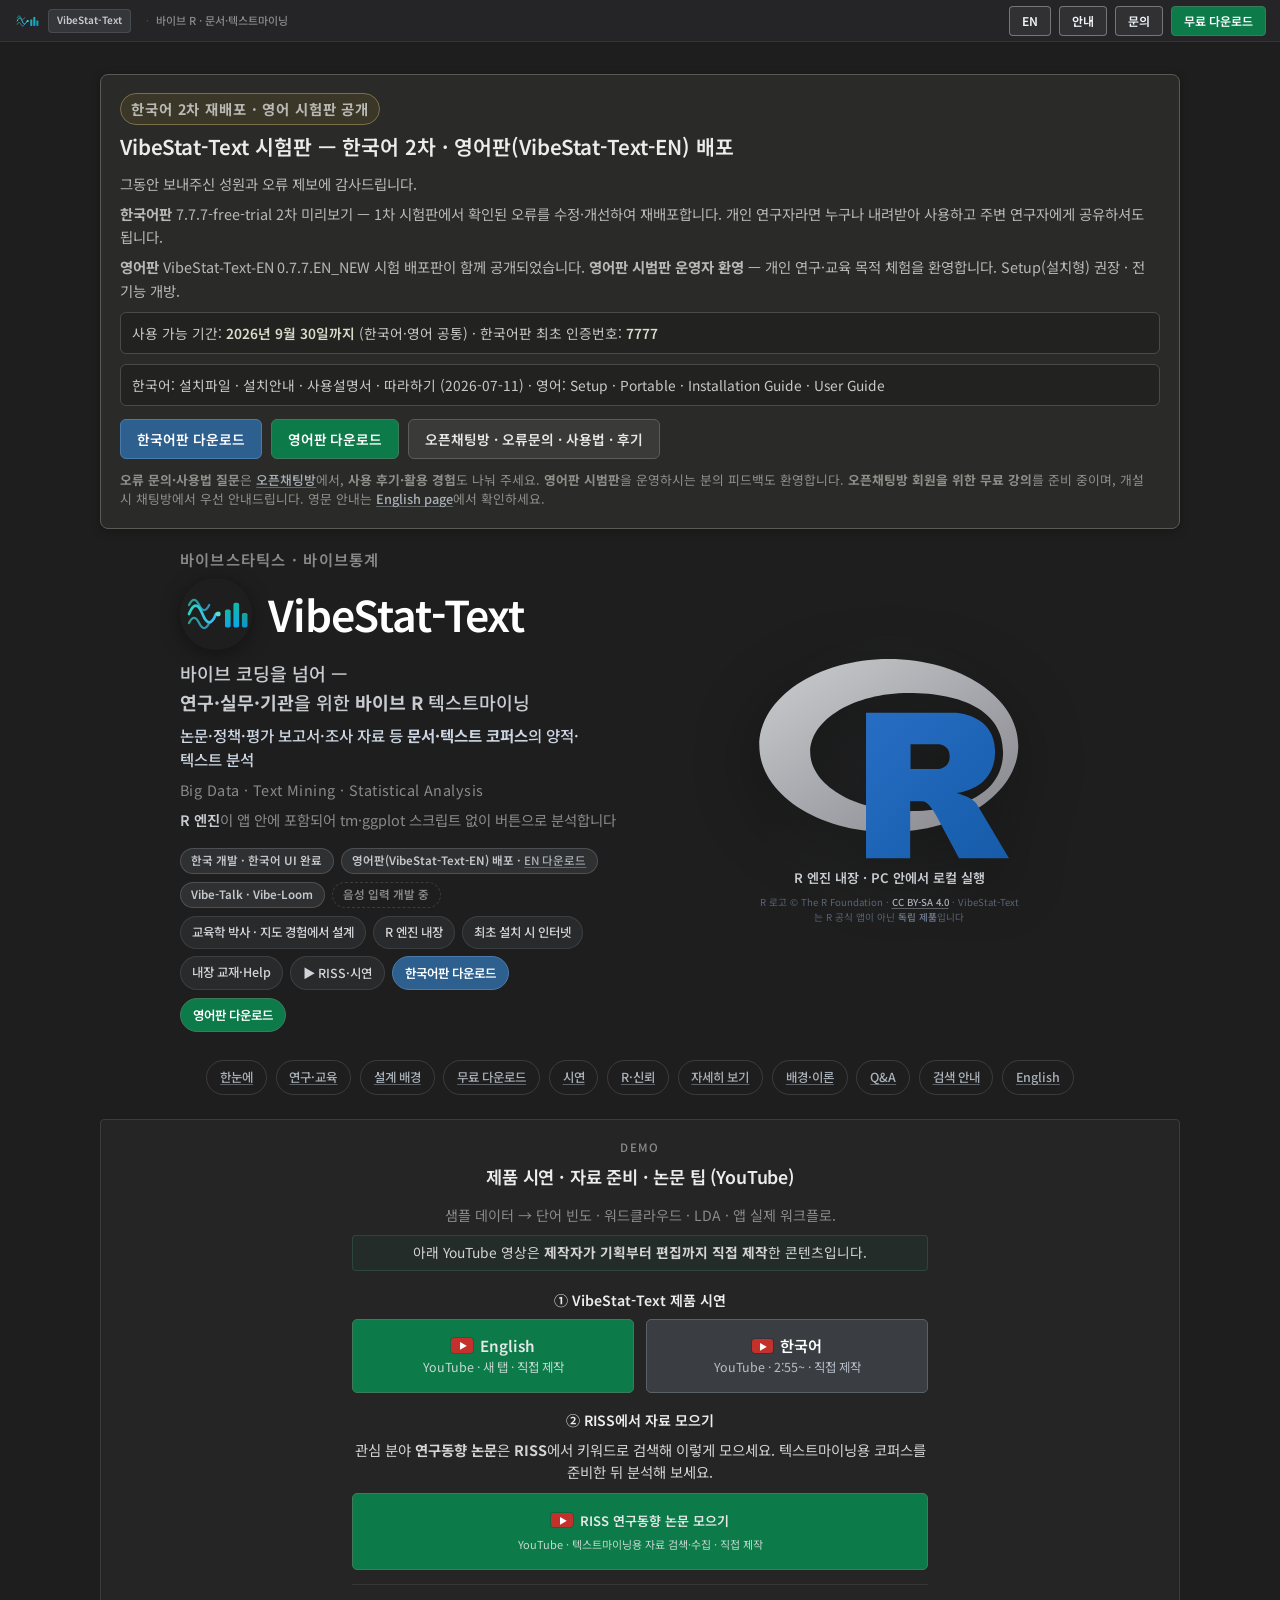
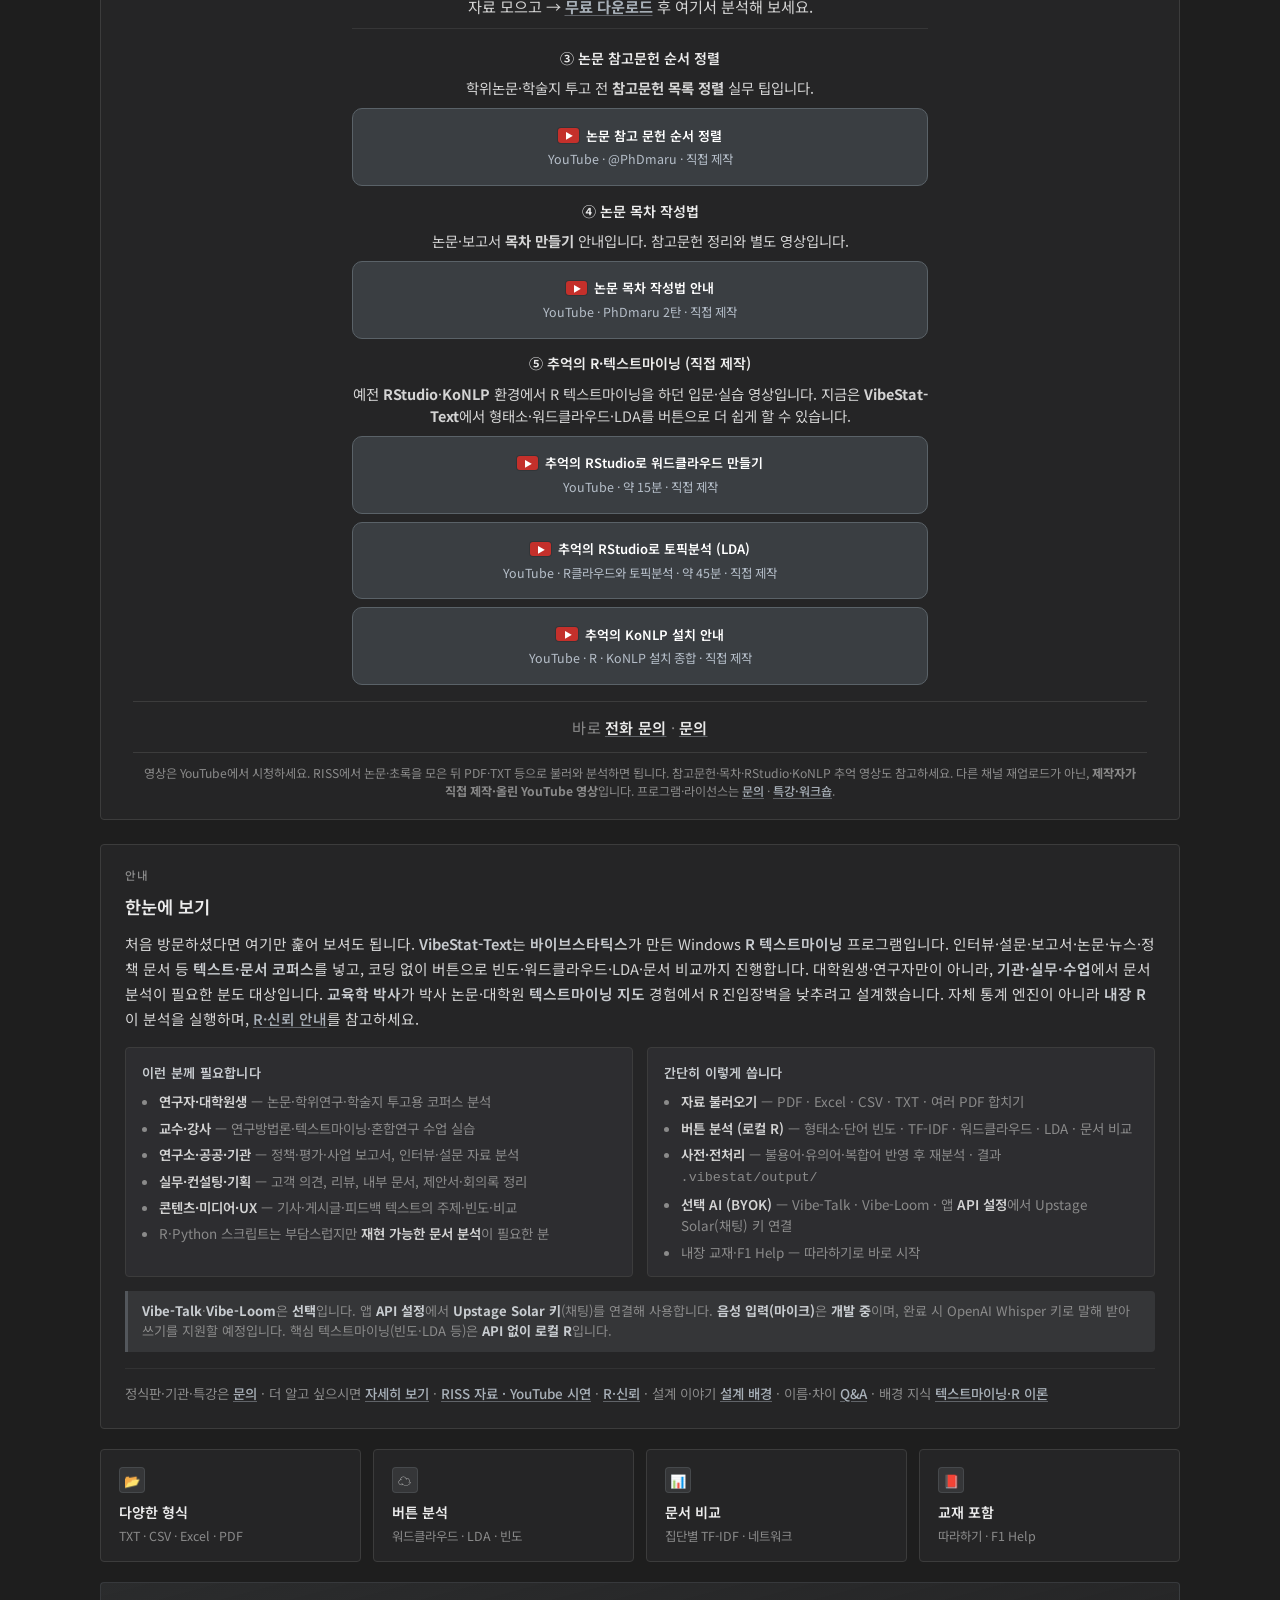
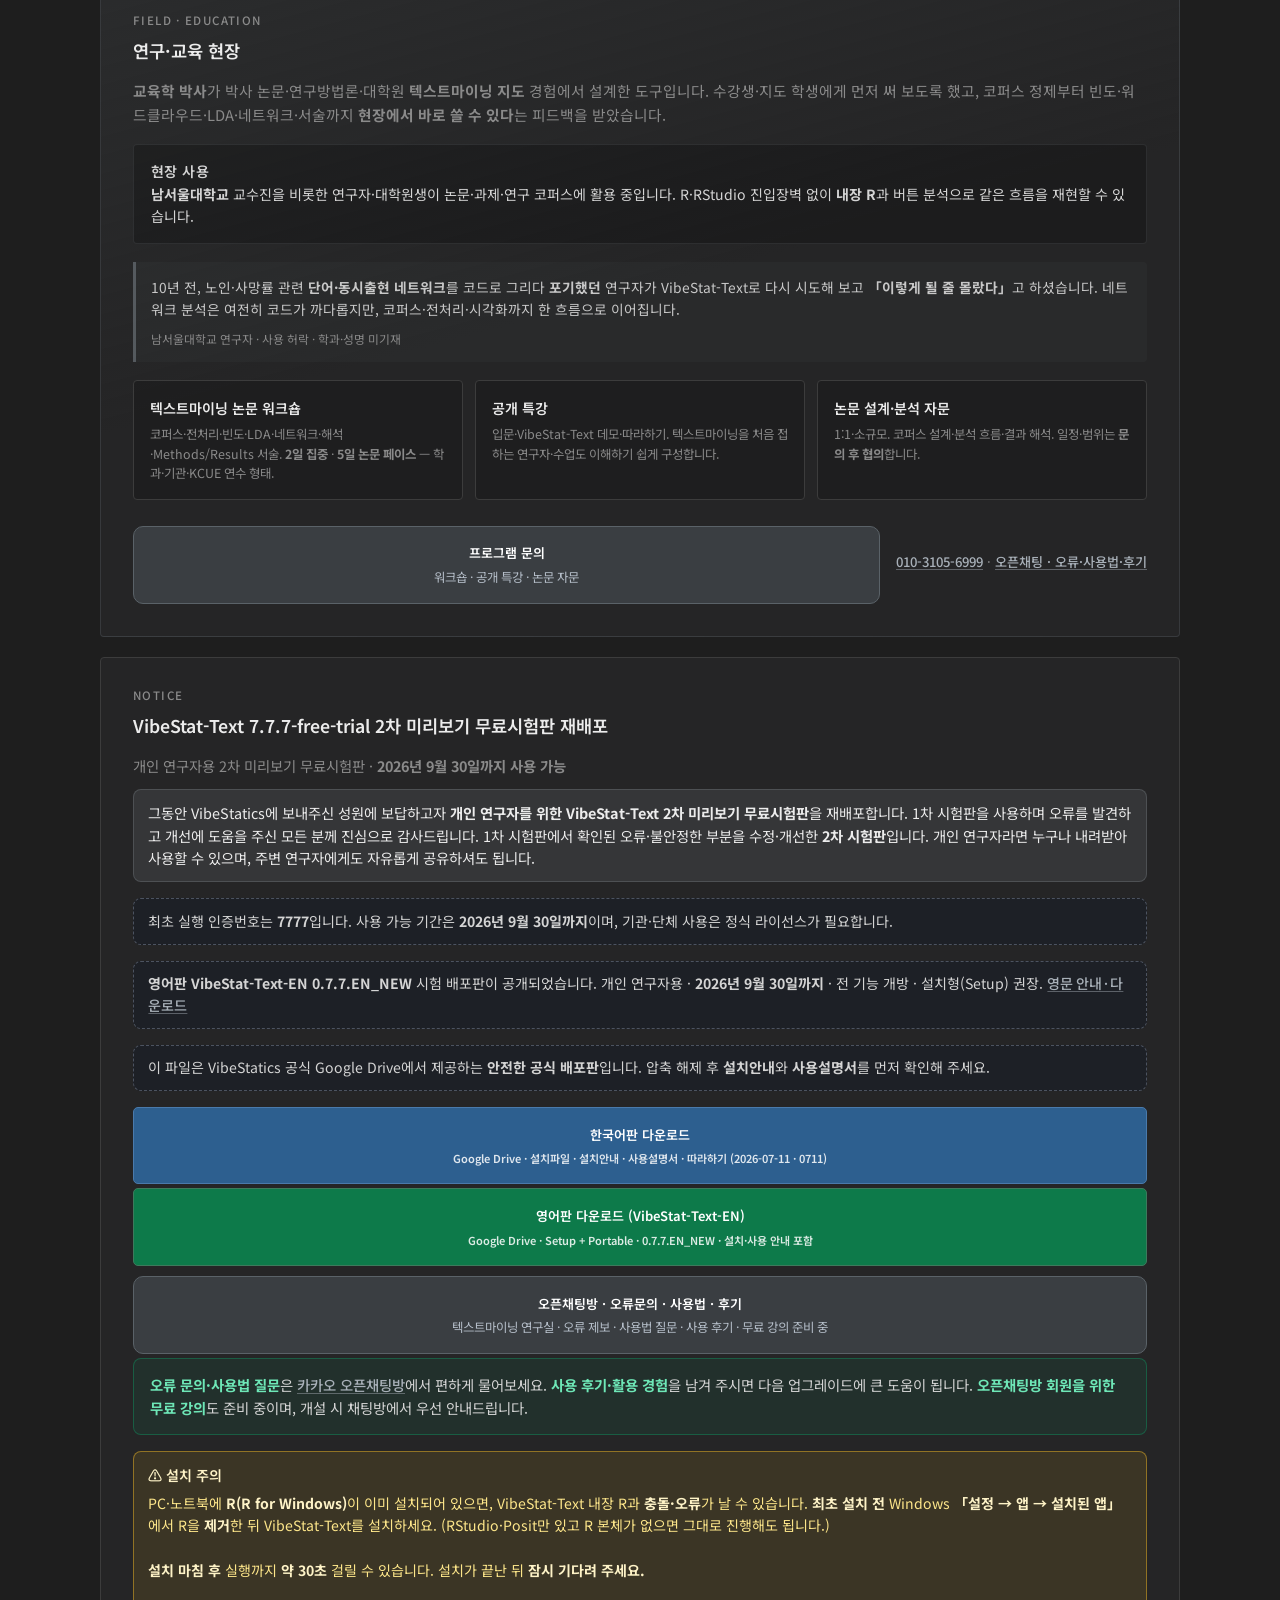
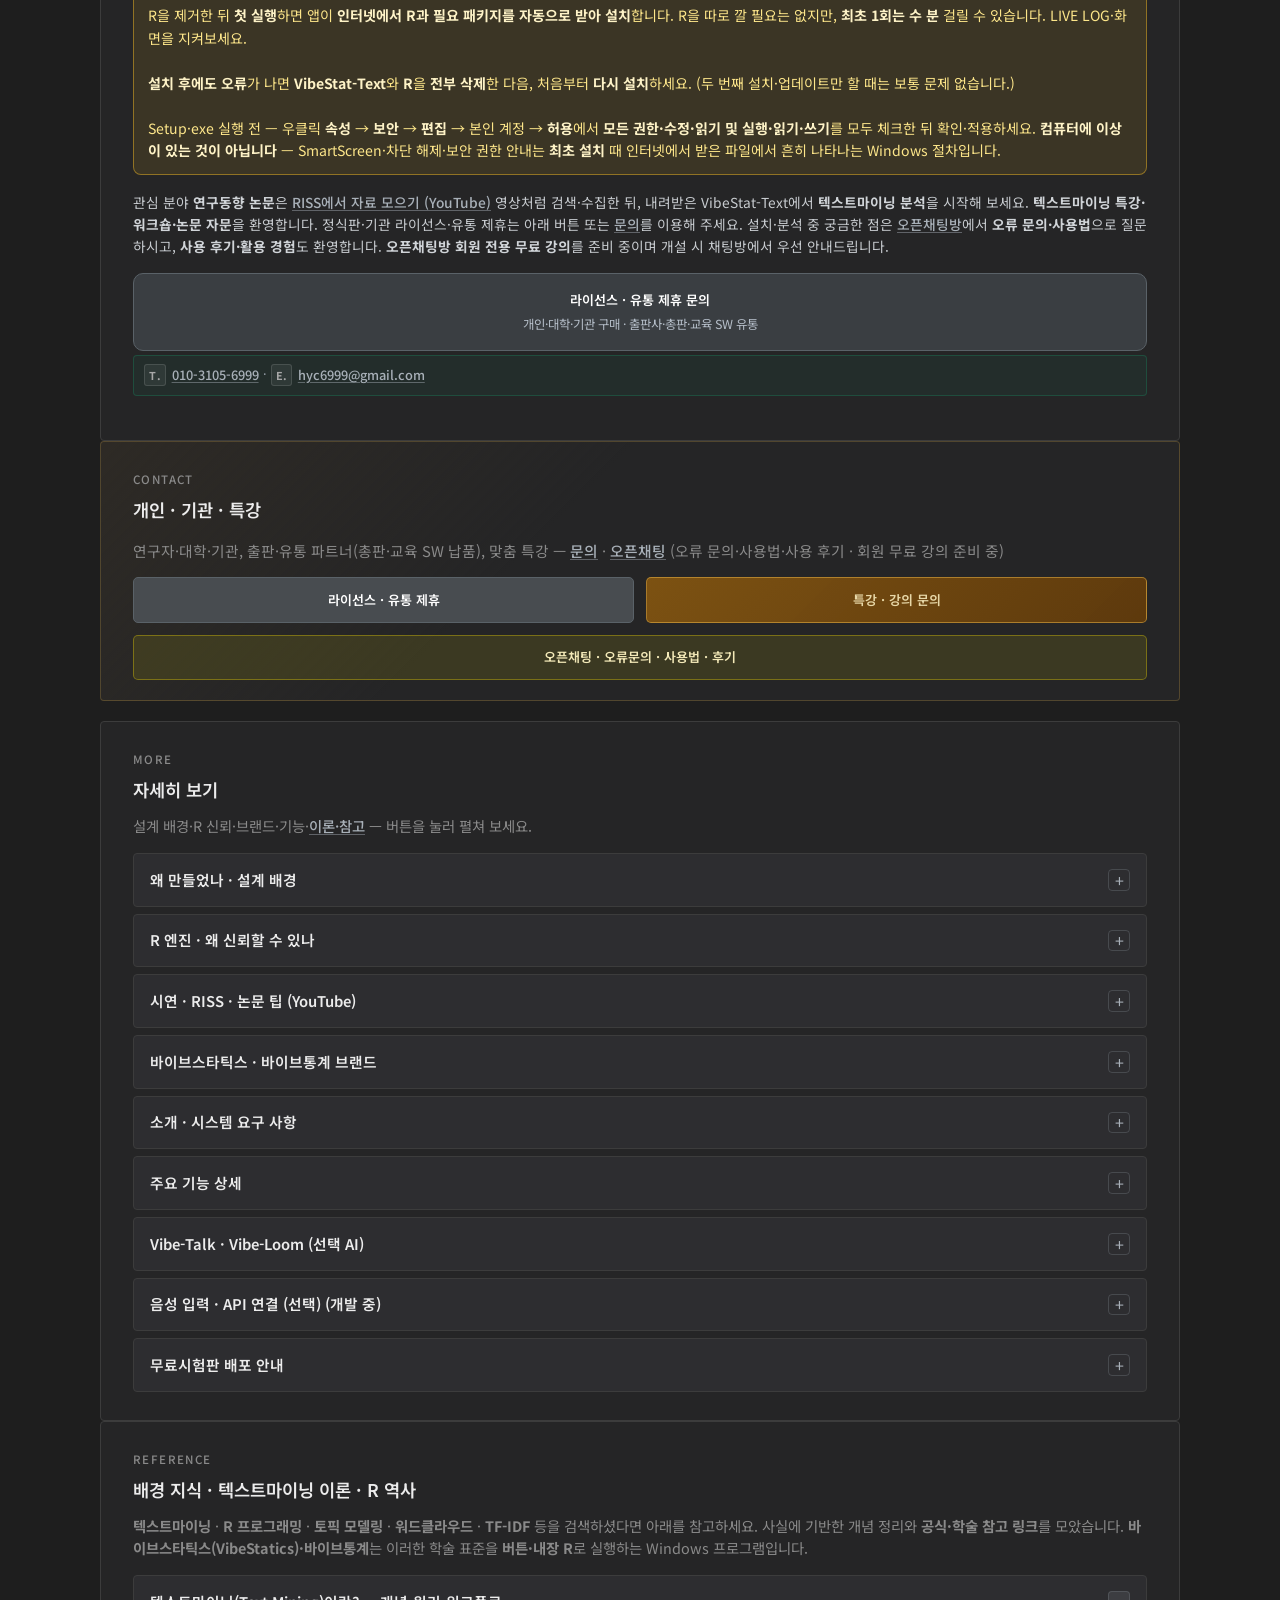
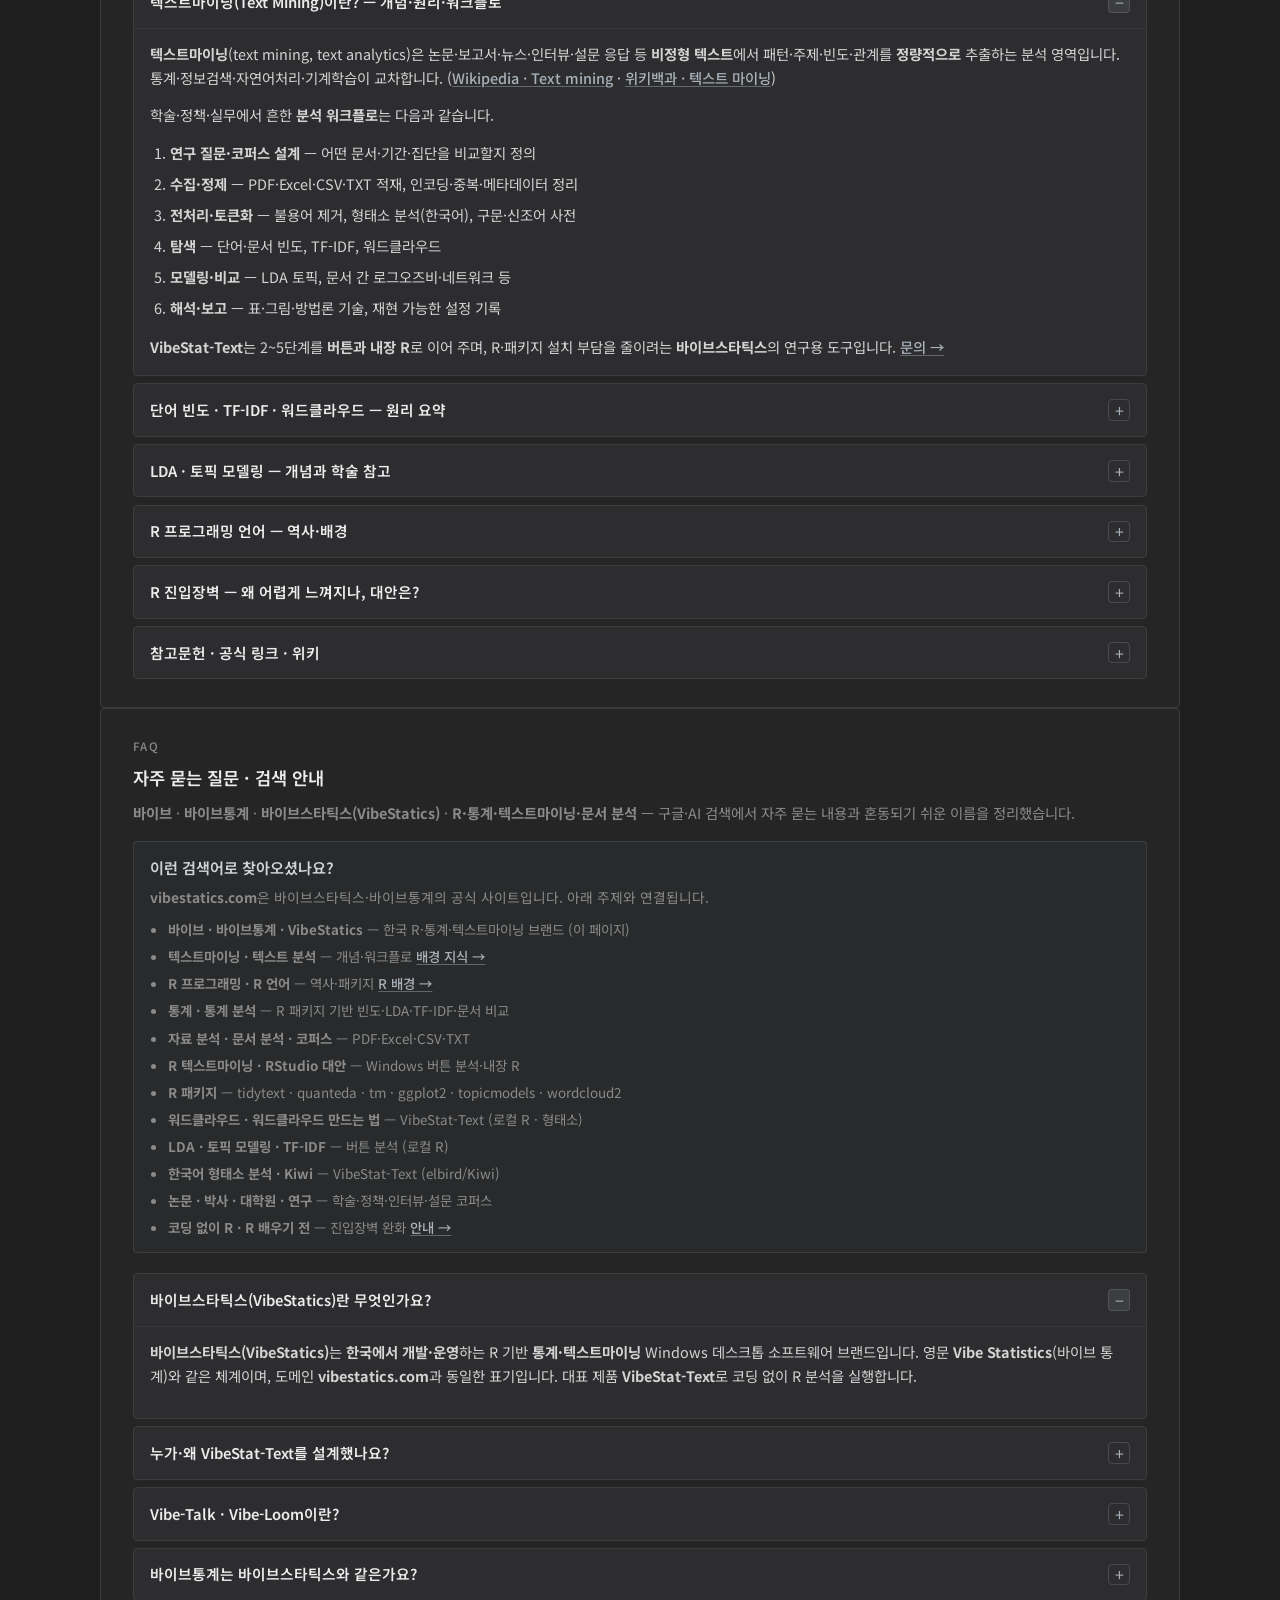
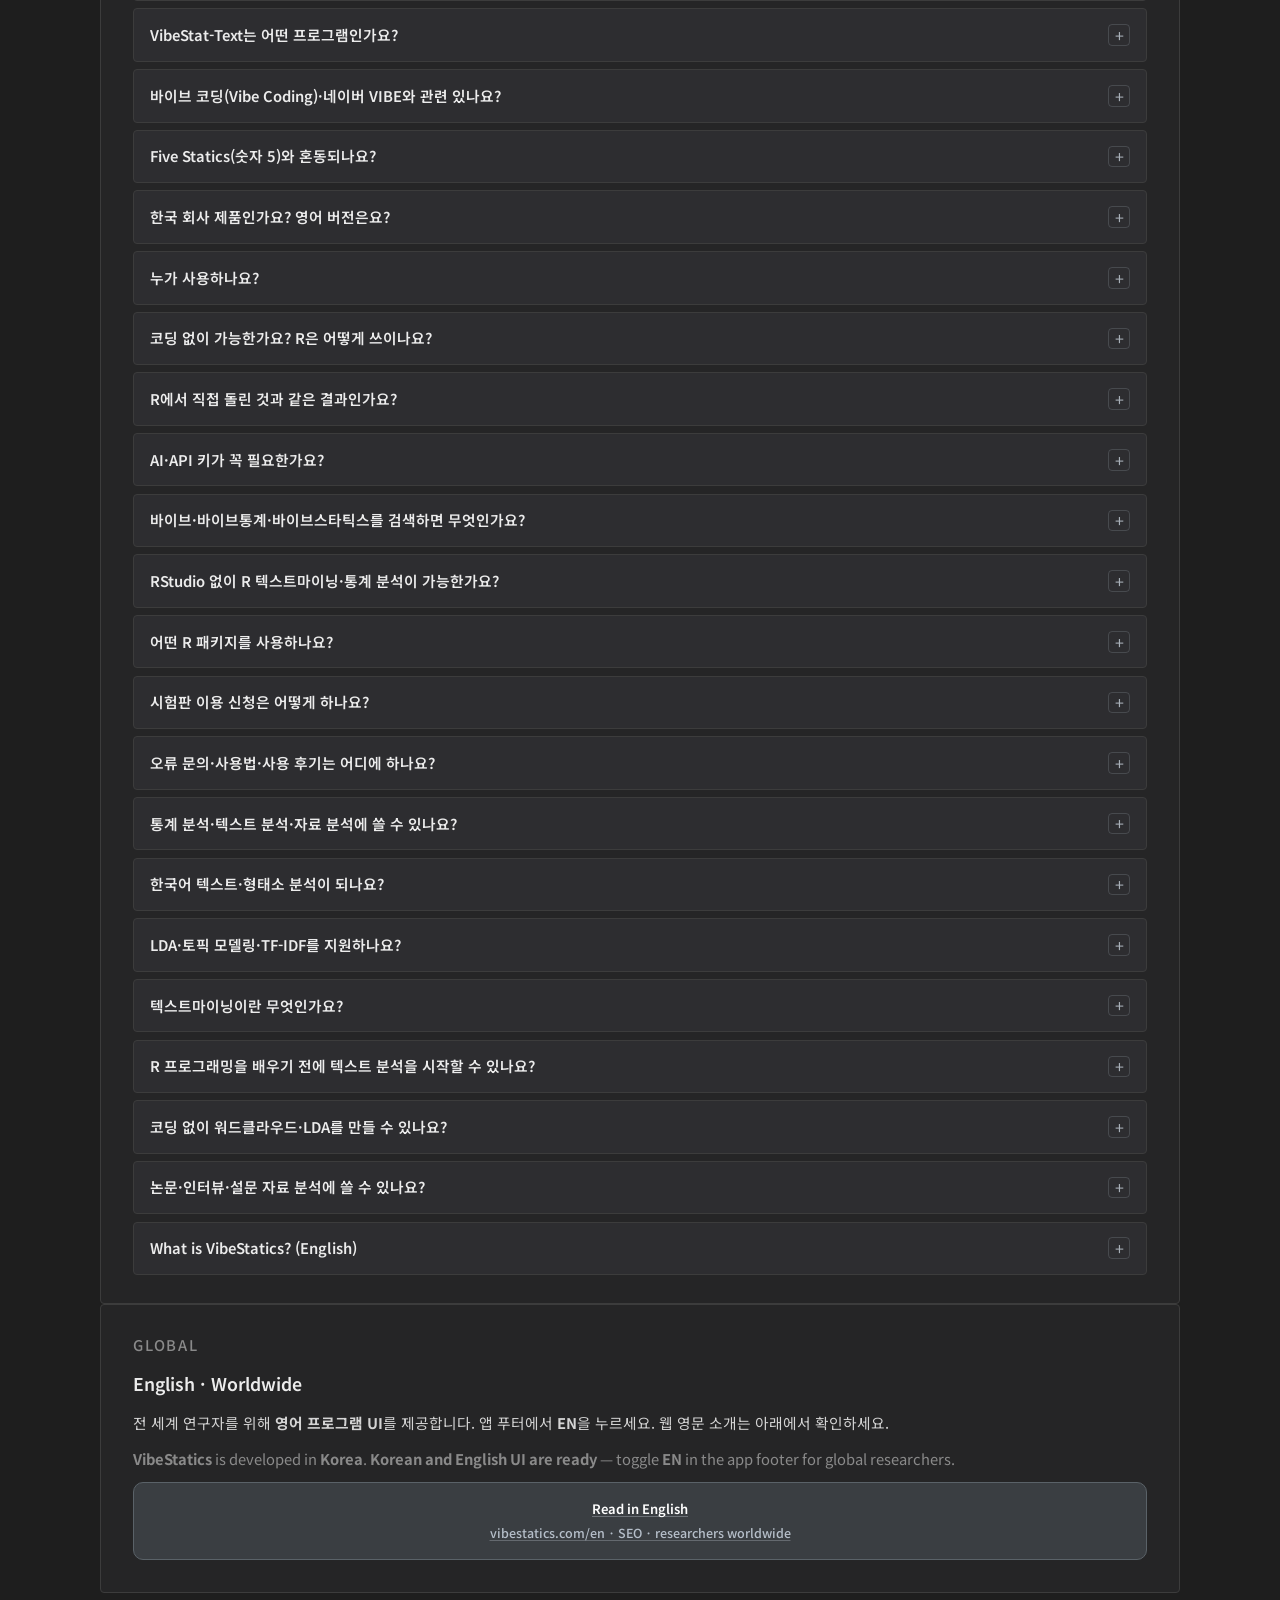
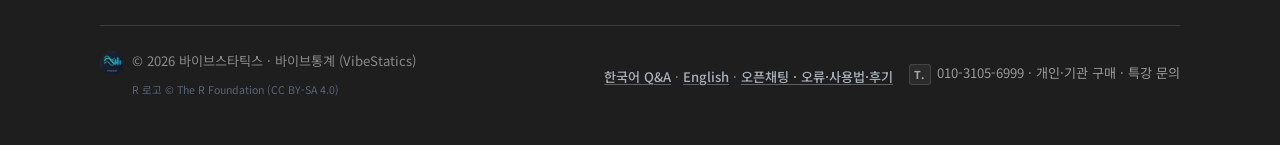
==== index.html @ 6ecca51c "Update Korean download link to 0711 build with R install overlay. Point KO trial download buttons to" ====
<!DOCTYPE html>
<html lang="ko">
<head>
  <meta charset="UTF-8" />
  <meta name="viewport" content="width=device-width, initial-scale=1.0" />
  <meta name="robots" content="index, follow" />
  <meta name="description" content="바이브스타틱스(VibeStatics)·바이브통계 — R·통계·텍스트마이닝·문서 분석 Windows 프로그램 VibeStat-Text. RStudio 없이 tidytext·quanteda·ggplot2 패키지로 로컬 분석. 워드클라우드·LDA·형태소 빈도. 연구·기관·실무. vibestatics.com" />
  <meta name="keywords" content="바이브스타틱스, 바이브통계, 바이브, VibeStatics, Vibe Statistics, VibeStat-Text, 바이브 R, R 텍스트마이닝, RStudio, R 패키지, tidytext, quanteda, ggplot2, topicmodels, 통계, 통계 분석, 텍스트마이닝, 텍스트 분석, 자료 분석, 문서 분석, 워드클라우드, 워드클라우드 만들기, LDA, 토픽 모델링, TF-IDF, 형태소 분석, 한국어 텍스트마이닝, Vibe-Talk, Vibe-Loom, 연구자, 논문, 대학원, 바이브 코딩" />
  <link rel="canonical" href="https://vibestatics.com/" />
  <link rel="alternate" hreflang="ko" href="https://vibestatics.com/" />
  <link rel="alternate" hreflang="en" href="https://vibestatics.com/en/" />
  <link rel="alternate" hreflang="x-default" href="https://vibestatics.com/" />
  <meta property="og:title" content="VibeStat-Text · 바이브통계 · 바이브스타틱스" />
  <meta property="og:description" content="바이브·바이브통계·VibeStatics — R·통계·텍스트 분석·문서 분석. 내장 R·R 패키지 로컬 실행. 워드클라우드·LDA·형태소·TF-IDF. 연구·기관·실무." />
  <meta property="og:url" content="https://vibestatics.com/" />
  <meta property="og:type" content="website" />
  <meta property="og:locale" content="ko_KR" />
  <meta property="og:locale:alternate" content="en_US" />
  <meta property="og:image" content="https://vibestatics.com/assets/app-icon.png?v=5" />
  <meta name="theme-color" content="#1e1e1e" />
  <title>바이브스타틱스 · VibeStatics | VibeStat-Text — R·통계 텍스트마이닝 · 워드클라우드 · 문서 분석</title>
  <link rel="preconnect" href="https://fonts.googleapis.com" />
  <link rel="preconnect" href="https://fonts.gstatic.com" crossorigin />
  <link href="https://fonts.googleapis.com/css2?family=Noto+Sans+KR:wght@400;500;600;700&display=swap" rel="stylesheet" />
  <link rel="icon" href="assets/app-icon.png?v=5" type="image/png" />
  <link rel="stylesheet" href="styles.css?v=94" />
  <script type="application/ld+json">
  {
    "@context": "https://schema.org",
    "@graph": [
      {
        "@type": "WebSite",
        "@id": "https://vibestatics.com/#website",
        "url": "https://vibestatics.com/",
        "name": "VibeStatics",
        "alternateName": ["바이브스타틱스", "바이브통계", "Vibe Statistics", "VibeStat-Text"],
        "publisher": { "@id": "https://vibestatics.com/#organization" },
        "inLanguage": ["ko", "en"]
      },
      {
        "@type": "Organization",
        "@id": "https://vibestatics.com/#organization",
        "name": "VibeStatics",
        "alternateName": ["바이브스타틱스", "바이브통계", "Vibe Statistics"],
        "url": "https://vibestatics.com/",
        "email": "hyc6999@gmail.com",
        "telephone": "+82-10-3105-6999",
        "description": "한국에서 개발한 R 기반 학술 텍스트마이닝·통계 분석 소프트웨어 브랜드(바이브통계). 한국어·영어 UI 완료.",
        "knowsAbout": [
          "R text mining",
          "statistical analysis",
          "word clouds",
          "LDA topic modeling",
          "Korean morphological analysis",
          "document analysis",
          "tidytext",
          "quanteda",
          "RStudio alternative"
        ]
      },
      {
        "@type": "WebPage",
        "@id": "https://vibestatics.com/#webpage",
        "url": "https://vibestatics.com/",
        "name": "바이브스타틱스 · VibeStat-Text — R·통계 텍스트마이닝",
        "description": "바이브·바이브통계·VibeStatics 공식 소개. R 패키지 기반 텍스트마이닝·통계·문서 분석.",
        "isPartOf": { "@id": "https://vibestatics.com/#website" },
        "about": { "@id": "https://vibestatics.com/#vibestat-text" },
        "inLanguage": "ko"
      },
      {
        "@type": "SoftwareApplication",
        "@id": "https://vibestatics.com/#vibestat-text",
        "name": "VibeStat-Text",
        "alternateName": ["바이브통계", "바이브 R", "VibeStatics Text Mining"],
        "applicationCategory": "EducationalApplication",
        "operatingSystem": "Windows 10, Windows 11",
        "inLanguage": ["ko", "en"],
        "offers": {
          "@type": "Offer",
          "price": "0",
          "priceCurrency": "KRW",
          "description": "7.7.7-free-trial 2차 시험판 무료 재배포 · 2026년 9월 30일까지 · 정식·기관·특강 문의"
        },
        "publisher": { "@id": "https://vibestatics.com/#organization" },
        "description": "교육학 박사가 박사 논문·대학원 텍스트마이닝 지도 경험에서 설계. 워드클라우드, LDA, 형태소 빈도, 문서 비교, Vibe-Talk, Vibe-Loom. Korean and English UI ready (footer KO/EN toggle).",
        "featureList": [
          "한국어·영문 텍스트 문서 분석",
          "단어 빈도·TF-IDF",
          "워드클라우드",
          "LDA 토픽 모델링",
          "문서 비교",
          "한국어 형태소 분석(elbird/Kiwi)",
          "PDF·Excel·CSV·TXT 불러오기",
          "내장 R 엔진·R 코드 보기"
        ],
        "keywords": "바이브, 바이브통계, 바이브스타틱스, VibeStatics, R 텍스트마이닝, RStudio, R packages, tidytext, quanteda, ggplot2, 통계, 통계 분석, 텍스트 분석, 문서 분석, 워드클라우드, LDA"
      },
      {
        "@type": "FAQPage",
        "@id": "https://vibestatics.com/#faq",
        "mainEntity": [
          {
            "@type": "Question",
            "name": "바이브스타틱스(VibeStatics)란?",
            "acceptedAnswer": {
              "@type": "Answer",
              "text": "바이브스타틱스(VibeStatics)는 한국에서 개발·운영하는 R 기반 통계·텍스트마이닝 Windows 소프트웨어 브랜드입니다. 대표 제품은 VibeStat-Text입니다."
            }
          },
          {
            "@type": "Question",
            "name": "바이브통계는 바이브스타틱스와 같은가요?",
            "acceptedAnswer": {
              "@type": "Answer",
              "text": "네, 같습니다. 바이브통계는 바이브스타틱스의 한국어 약칭이며 고유 상호·제품 브랜드를 가리킵니다."
            }
          },
          {
            "@type": "Question",
            "name": "누가·왜 VibeStat-Text를 설계했나요?",
            "acceptedAnswer": {
              "@type": "Answer",
              "text": "교육학 박사가 박사 논문과 대학원 텍스트마이닝 지도 경험을 바탕으로 설계했습니다. R·패키지·스크립트 진입장벽을 직접 겪고 지도 현장에서도 같은 어려움이 반복되어, 연구자가 코퍼스·질문·해석에 집중하도록 버튼·내장 R·교재를 갖춘 도구를 만들었습니다."
            }
          },
          {
            "@type": "Question",
            "name": "Vibe-Talk과 Vibe-Loom이란?",
            "acceptedAnswer": {
              "@type": "Answer",
              "text": "Vibe-Talk은 대화형 분석 도우미, Vibe-Loom은 논문·보고서 서술 직조를 돕는 선택 AI 기능입니다. 본인 API 키(BYOK)로 사용하며, 핵심 텍스트마이닝은 API 없이 로컬 R로 실행됩니다. 마이크 음성 입력(OpenAI Whisper)은 개발 중입니다."
            }
          },
          {
            "@type": "Question",
            "name": "VibeStat-Text는 어떤 프로그램인가요?",
            "acceptedAnswer": {
              "@type": "Answer",
              "text": "연구·기관·실무용 텍스트마이닝 Windows 프로그램입니다. PDF·Excel·CSV·TXT를 불러와 단어 빈도·워드클라우드·LDA·문서 비교를 버튼으로 실행하며, R 엔진이 앱에 내장되어 로컬 PC에서 동작합니다."
            }
          },
          {
            "@type": "Question",
            "name": "누가 사용하나요?",
            "acceptedAnswer": {
              "@type": "Answer",
              "text": "연구자·대학원생, 교수·강사, 연구소·공공·기관, 실무·컨설팅·콘텐츠·미디어 등 문서·텍스트 코퍼스 분석이 필요한 분을 위한 도구입니다."
            }
          },
          {
            "@type": "Question",
            "name": "바이브 코딩·네이버 VIBE와 다른가요?",
            "acceptedAnswer": {
              "@type": "Answer",
              "text": "네. 바이브스타틱스는 바이브 코딩(AI 코드 생성)이나 네이버 VIBE(음원)와 무관한 독립 데스크톱 연구 소프트웨어 브랜드입니다."
            }
          },
          {
            "@type": "Question",
            "name": "Five Statics(숫자 5)와 혼동되나요?",
            "acceptedAnswer": {
              "@type": "Answer",
              "text": "VibeStatics는 Five Statics가 아닙니다. Vibe(연구 몰입·분석의 흐름)와 Statistics(통계)의 합성어이며 vibestatics.com 도메인과 같은 표기입니다."
            }
          },
          {
            "@type": "Question",
            "name": "코딩 없이 R 텍스트마이닝이 가능한가요?",
            "acceptedAnswer": {
              "@type": "Answer",
              "text": "핵심 분석은 버튼으로 실행됩니다. tm·ggplot 등 R 스크립트를 직접 작성하지 않아도 빈도·워드클라우드·LDA·문서 비교가 가능하며, R 엔진은 앱에 내장되어 PC에서 로컬 실행됩니다."
            }
          },
          {
            "@type": "Question",
            "name": "AI·API 키가 꼭 필요한가요?",
            "acceptedAnswer": {
              "@type": "Answer",
              "text": "아니요. 핵심 텍스트마이닝은 API 키 없이 로컬 R로 실행됩니다. Vibe-Talk·Vibe-Loom은 선택이며, 앱 API 설정에서 Upstage Solar(채팅) 키를 연결합니다. 음성 입력(마이크·Whisper)은 개발 중입니다."
            }
          },
          {
            "@type": "Question",
            "name": "R에서 직접 분석한 것과 같은가요?",
            "acceptedAnswer": {
              "@type": "Answer",
              "text": "핵심 텍스트마이닝은 사용자 PC의 R(Rscript)에서 tidytext·quanteda·topicmodels 등 학술용 패키지로 실행됩니다. 버튼은 UI이며, R 코드·콘솔을 열람할 수 있습니다. 패키지 버전·전처리·시드 설정에 따라 숫자는 달라질 수 있으나, 연산 경로는 표준 R입니다."
            }
          },
          {
            "@type": "Question",
            "name": "영어 UI는 사용할 수 있나요?",
            "acceptedAnswer": {
              "@type": "Answer",
              "text": "네. VibeStat-Text 앱 푸터에서 EN을 누르면 영어 UI·F1 Help·Greenfield 순서 안내를 사용할 수 있습니다. 한국어·영어 UI 모두 완료되었습니다."
            }
          },
          {
            "@type": "Question",
            "name": "바이브·바이브통계·바이브스타틱스를 검색하면 무엇인가요?",
            "acceptedAnswer": {
              "@type": "Answer",
              "text": "바이브스타틱스(VibeStatics)·바이브통계는 같은 한국 R·통계·텍스트마이닝 소프트웨어 브랜드입니다. vibestatics.com이 공식 사이트이며 대표 제품은 VibeStat-Text입니다. 바이브 코딩(AI 코드 생성)이나 네이버 VIBE(음원)와는 무관합니다."
            }
          },
          {
            "@type": "Question",
            "name": "RStudio 없이 R 텍스트마이닝·통계 분석이 가능한가요?",
            "acceptedAnswer": {
              "@type": "Answer",
              "text": "네. VibeStat-Text는 RStudio를 따로 설치하지 않아도 Windows에서 버튼으로 R 텍스트마이닝·통계 분석을 실행합니다. R 엔진과 tidytext·quanteda·ggplot2·topicmodels 등 R 패키지가 앱에 내장되어 PC에서 로컬로 동작합니다. R 코드·콘솔 보기도 가능합니다."
            }
          },
          {
            "@type": "Question",
            "name": "어떤 R 패키지를 사용하나요?",
            "acceptedAnswer": {
              "@type": "Answer",
              "text": "텍스트마이닝·통계 분석에 tm·tidytext·quanteda·topicmodels·wordcloud2·ggplot2 등 학술 현장에서 쓰이는 표준 R 패키지를 사용합니다. 버튼은 UI이며 실제 연산은 사용자 PC의 R(Rscript)에서 실행됩니다. LIVE LOG·콘솔에서 사용 패키지를 확인할 수 있습니다."
            }
          },
          {
            "@type": "Question",
            "name": "시험판 이용 신청은 어떻게 하나요?",
            "acceptedAnswer": {
              "@type": "Answer",
              "text": "VibeStat-Text 7.7.7-free-trial 2차 미리보기 무료시험판을 재배포합니다. 1차 시험판 오류를 수정·개선한 버전이며, 2026년 9월 30일까지 사용 가능합니다. 최초 인증번호 7777. 개인 연구자는 누구나 다운로드·공유 가능합니다. 오류 문의·사용법·사용 후기는 카카오 오픈채팅방에서, 회원 무료 강의도 준비 중입니다. 정식판·기관 라이선스·특강·워크숍은 vibestatics.com 문의 또는 hyc6999@gmail.com 으로 연락해 주세요."
            }
          },
          {
            "@type": "Question",
            "name": "통계 분석·텍스트 분석·자료 분석에 쓸 수 있나요?",
            "acceptedAnswer": {
              "@type": "Answer",
              "text": "네. 논문·정책 보고서·설문·인터뷰·뉴스·기사 등 텍스트·문서 코퍼스의 빈도·워드클라우드·LDA 토픽·TF-IDF·문서 비교 등 양적·텍스트 분석에 사용합니다. 연구자·대학원생·교수·기관·실무자를 위한 R 기반 통계·텍스트마이닝 도구입니다."
            }
          },
          {
            "@type": "Question",
            "name": "한국어 텍스트·형태소 분석이 되나요?",
            "acceptedAnswer": {
              "@type": "Answer",
              "text": "VibeStat-Text에서는 elbird(Kiwi) 등 한국어 형태소 분석기로 단어 빈도·워드클라우드·LDA를 실행합니다."
            }
          },
          {
            "@type": "Question",
            "name": "LDA·토픽 모델링·TF-IDF를 지원하나요?",
            "acceptedAnswer": {
              "@type": "Answer",
              "text": "네. VibeStat-Text에서 LDA 토픽 모델링·TF-IDF·단어 빈도·워드클라우드·문서 비교를 버튼으로 실행합니다. topicmodels·tidytext·quanteda 등 R 패키지로 로컬 PC에서 처리됩니다."
            }
          },
          {
            "@type": "Question",
            "name": "텍스트마이닝이란 무엇인가요?",
            "acceptedAnswer": {
              "@type": "Answer",
              "text": "텍스트마이닝은 논문·보고서·인터뷰·설문 등 비정형 텍스트에서 빈도·주제·패턴을 정량적으로 추출하는 분석입니다. VibeStat-Text는 빈도·TF-IDF·워드클라우드·LDA·문서 비교를 내장 R로 실행하는 바이브스타틱스 제품입니다."
            }
          },
          {
            "@type": "Question",
            "name": "R 프로그래밍을 배우기 전에 텍스트 분석을 시작할 수 있나요?",
            "acceptedAnswer": {
              "@type": "Answer",
              "text": "VibeStat-Text는 R 스크립트 없이 버튼으로 빈도·워드클라우드·LDA를 실행합니다. 내부는 표준 R 패키지(tidytext·quanteda·topicmodels 등)이며 R 코드·콘솔 열람이 가능합니다."
            }
          },
          {
            "@type": "Question",
            "name": "코딩 없이 워드클라우드·LDA를 만들 수 있나요?",
            "acceptedAnswer": {
              "@type": "Answer",
              "text": "네. VibeStat-Text에서 자료를 불러온 뒤 형태소 분석·빈도·워드클라우드·LDA를 버튼으로 실행합니다. 연산은 PC 안의 내장 R에서 로컬로 처리됩니다."
            }
          },
          {
            "@type": "Question",
            "name": "R 프로그래밍 언어는 어떤 배경에서 만들어졌나요?",
            "acceptedAnswer": {
              "@type": "Answer",
              "text": "R은 1990년대 Ross Ihaka·Robert Gentleman(뉴질랜드 오클랜드 대학)이 개발한 오픈 소스 통계 언어입니다. 1995년 공개, The R Foundation(2000)이 관리합니다. 학술 통계·텍스트마이닝 패키지 생태계(CRAN)가 큽니다."
            }
          }
        ]
      }
    ]
  }
  </script>
  <script async src="https://www.googletagmanager.com/gtag/js?id=G-GG4RV46FB1"></script>
  <script>
    window.dataLayer = window.dataLayer || [];
    function gtag(){dataLayer.push(arguments);}
    gtag("js", new Date());
    gtag("config", "G-GG4RV46FB1");
  </script>
</head>
<body>
  <a class="skip-link" href="#main">본문으로 건너뛰기</a>

  <header class="app-bar">
    <div class="app-bar-left">
      <img src="assets/vibestatics-mark.svg?v=3" alt="" class="app-icon" width="26" height="26" />
      <span class="brand-mark">VibeStat-Text</span>
      <span class="app-bar-slogan">바이브 R · 문서·텍스트마이닝</span>
    </div>
    <div class="app-bar-right">
      <a class="app-bar-cta app-bar-cta-ghost" href="en/" hreflang="en" lang="en">EN</a>
      <a class="app-bar-cta app-bar-cta-ghost" href="#guide">안내</a>
      <a class="app-bar-cta app-bar-cta-ghost" href="#contact">문의</a>
      <a class="app-bar-cta" href="#download">무료 다운로드</a>
    </div>
  </header>

  <main class="page" id="main">
    <header class="hero">
      <div class="hero-free-trial" role="region" aria-label="한국어·영어 시험판 배포 안내">
        <p class="hero-free-trial-kicker">한국어 2차 재배포 · 영어 시험판 공개</p>
        <h2>VibeStat-Text 시험판 — 한국어 2차 · 영어판(VibeStat-Text-EN) 배포</h2>
        <p>그동안 보내주신 성원과 오류 제보에 감사드립니다.</p>
        <p>
          <strong>한국어판</strong> 7.7.7-free-trial 2차 미리보기 — 1차 시험판에서 확인된 오류를 수정·개선하여 재배포합니다.
          개인 연구자라면 누구나 내려받아 사용하고 주변 연구자에게 공유하셔도 됩니다.
        </p>
        <p>
          <strong>영어판</strong> <span lang="en">VibeStat-Text-EN 0.7.7.EN_NEW</span> 시험 배포판이 함께 공개되었습니다.
          <strong>영어판 시범판 운영자 환영</strong> — 개인 연구·교육 목적 체험을 환영합니다. Setup(설치형) 권장 · 전 기능 개방.
        </p>
        <p class="hero-free-trial-meta">
          사용 가능 기간: <strong>2026년 9월 30일까지</strong> (한국어·영어 공통)
          · 한국어판 최초 인증번호: <strong>7777</strong>
        </p>
        <p class="hero-free-trial-meta">
          한국어: 설치파일 · 설치안내 · 사용설명서 · 따라하기 (2026-07-11)
          · 영어: Setup · Portable · Installation Guide · User Guide
        </p>
        <div class="hero-free-trial-actions">
          <a
            class="hero-free-trial-btn hero-free-trial-btn-ko"
            href="https://drive.google.com/file/d/1qd7pl8WbOlU4yvY2ZkvyTRybZsVV0Ch7/view?usp=sharing"
            target="_blank"
            rel="noopener noreferrer"
          >한국어판 다운로드</a>
          <a
            class="hero-free-trial-btn hero-free-trial-btn-en"
            href="https://drive.google.com/file/d/1rgOI2YuMMpxhPO3rRdHUky1-0p44yR5y/view?usp=sharing"
            target="_blank"
            rel="noopener noreferrer"
            hreflang="en"
            lang="en"
          >영어판 다운로드</a>
          <a
            class="hero-free-trial-btn"
            href="https://open.kakao.com/o/gbsK4wCi"
            target="_blank"
            rel="noopener noreferrer"
          >오픈채팅방 · 오류문의 · 사용법 · 후기</a>
        </div>
        <p class="hero-free-trial-note hero-free-trial-community">
          <strong>오류 문의·사용법 질문</strong>은 <a href="https://open.kakao.com/o/gbsK4wCi" target="_blank" rel="noopener noreferrer">오픈채팅방</a>에서,
          <strong>사용 후기·활용 경험</strong>도 나눠 주세요. <strong>영어판 시범판</strong>을 운영하시는 분의 피드백도 환영합니다.
          <strong>오픈채팅방 회원을 위한 무료 강의</strong>를 준비 중이며, 개설 시 채팅방에서 우선 안내드립니다.
          영문 안내는 <a href="en/#download" hreflang="en" lang="en">English page</a>에서 확인하세요.
        </p>
      </div>
      <div class="hero-grid">
        <div class="hero-copy">
          <p class="hero-brand-ko">바이브스타틱스 · 바이브통계</p>
          <div class="hero-title-row">
            <img src="assets/vibestatics-mark.svg?v=3" alt="" class="hero-icon" width="72" height="72" />
            <h1>VibeStat-Text</h1>
          </div>
          <p class="hero-motto">
            <span class="hero-motto-line">바이브 코딩을 넘어 —</span>
            <span class="hero-motto-line"><strong>연구·실무·기관</strong>을 위한 <strong>바이브 R</strong> 텍스트마이닝</span>
          </p>
          <p class="hero-research">논문·정책·평가 보고서·조사 자료 등 <strong>문서·텍스트 코퍼스</strong>의 양적·텍스트 분석</p>
          <p class="hero-tagline">Big Data · Text Mining · Statistical Analysis</p>
          <p class="hero-audience"><strong>R 엔진</strong>이 앱 안에 포함되어 tm·ggplot 스크립트 없이 버튼으로 분석합니다</p>
          <div class="status-pills" role="list" aria-label="언어·개발 현황">
            <span class="status-pill status-pill-done" role="listitem">한국 개발 · 한국어 UI 완료</span>
            <span class="status-pill status-pill-done" role="listitem">영어판(VibeStat-Text-EN) 배포 · <a href="en/#download" hreflang="en" lang="en">EN 다운로드</a></span>
            <span class="status-pill status-pill-done" role="listitem">Vibe-Talk · Vibe-Loom</span>
            <span class="status-pill status-pill-soon" role="listitem">음성 입력 개발 중</span>
          </div>
          <ul class="hero-chips">
            <li>교육학 박사 · 지도 경험에서 설계</li>
            <li>R 엔진 내장</li>
            <li>최초 설치 시 인터넷</li>
            <li>내장 교재·Help</li>
            <li class="hero-chip hero-chip-try"><a href="#video" class="hero-chip-link">▶ RISS·시연</a></li>
            <li class="hero-chip hero-chip-cta-ko"><a href="#download" class="hero-chip-link">한국어판 다운로드</a></li>
            <li class="hero-chip hero-chip-cta-en"><a href="en/#download" class="hero-chip-link" hreflang="en" lang="en">영어판 다운로드</a></li>
          </ul>
        </div>
        <div class="hero-preview-wrap">
          <figure class="hero-preview" aria-labelledby="hero-r-caption">
            <img src="assets/r-logo-official.svg" alt="R 로고 (The R Foundation)" width="724" height="561" />
            <p class="hero-r-engine">R 엔진 내장 · PC 안에서 로컬 실행</p>
            <figcaption class="hero-r-credit" id="hero-r-caption">
              R 로고 © The R Foundation ·
              <a href="https://creativecommons.org/licenses/by-sa/4.0/" rel="license noopener">CC BY-SA 4.0</a>
              · VibeStat-Text는 R 공식 앱이 아닌 <strong>독립 제품</strong>입니다
            </figcaption>
          </figure>
        </div>
      </div>
    </header>

    <nav class="page-nav" aria-label="페이지 안내">
      <a href="#guide">한눈에</a>
      <a href="#programs">연구·교육</a>
      <a href="#origin">설계 배경</a>
      <a href="#download">무료 다운로드</a>
      <a href="#video">시연</a>
      <a href="#trust-r">R·신뢰</a>
      <a href="#more">자세히 보기</a>
      <a href="#primer">배경·이론</a>
      <a href="#faq">Q&amp;A</a>
      <a href="#search-topics">검색 안내</a>
      <a href="en/" hreflang="en" lang="en">English</a>
    </nav>

    <section class="card video-spot" id="video" aria-labelledby="demo-heading">
      <header class="demo-duo-header">
        <p class="card-eyebrow">Demo</p>
        <h2 id="demo-heading" class="demo-duo-title">제품 시연 · 자료 준비 · 논문 팁 (YouTube)</h2>
        <p class="demo-duo-lead">
          샘플 데이터 → 단어 빈도 · 워드클라우드 · LDA · 앱 실제 워크플로.
        </p>
        <p class="demo-self-made-note" role="note">
          아래 YouTube 영상은 <strong>제작자가 기획부터 편집까지 직접 제작</strong>한 콘텐츠입니다.
        </p>
      </header>

      <p class="demo-duo-subtitle">① VibeStat-Text 제품 시연</p>
      <div class="demo-youtube-actions">
        <a
          class="btn btn-zip"
          href="https://youtu.be/WgufmI_5kX8"
          target="_blank"
          rel="noopener noreferrer"
        >
          <span class="btn-label"><span class="yt-mark" aria-hidden="true">▶</span> English</span>
          <span class="btn-meta">YouTube · 새 탭 · 직접 제작</span>
        </a>
        <a
          class="btn btn-secondary-outline"
          href="https://youtu.be/WgufmI_5kX8?t=175"
          target="_blank"
          rel="noopener noreferrer"
        >
          <span class="btn-label"><span class="yt-mark" aria-hidden="true">▶</span> 한국어</span>
          <span class="btn-meta">YouTube · 2:55~ · 직접 제작</span>
        </a>
      </div>

      <p class="demo-duo-subtitle">② RISS에서 자료 모으기</p>
      <p class="demo-riss-lead">
        관심 분야 <strong>연구동향 논문</strong>은 <strong>RISS</strong>에서 키워드로 검색해 이렇게 모으세요.
        텍스트마이닝용 코퍼스를 준비한 뒤 분석해 보세요.
      </p>
      <a
        class="btn btn-zip btn-full demo-riss-btn"
        href="https://youtu.be/raVSDAsOsG8"
        target="_blank"
        rel="noopener noreferrer"
      >
        <span class="btn-label"><span class="yt-mark" aria-hidden="true">▶</span> RISS 연구동향 논문 모으기</span>
        <span class="btn-meta">YouTube · 텍스트마이닝용 자료 검색·수집 · 직접 제작</span>
      </a>

      <p class="demo-flow-line">
        자료 모으고 → <a href="#download"><strong>무료 다운로드</strong></a> 후 여기서 분석해 보세요.
      </p>

      <p class="demo-duo-subtitle">③ 논문 참고문헌 순서 정렬</p>
      <p class="demo-riss-lead">
        학위논문·학술지 투고 전 <strong>참고문헌 목록 정렬</strong> 실무 팁입니다.
      </p>
      <a
        class="btn btn-secondary-outline btn-full demo-riss-btn"
        href="https://youtu.be/Qu7rHZ--nWI"
        target="_blank"
        rel="noopener noreferrer"
      >
        <span class="btn-label"><span class="yt-mark" aria-hidden="true">▶</span> 논문 참고 문헌 순서 정렬</span>
        <span class="btn-meta">YouTube · @PhDmaru · 직접 제작</span>
      </a>

      <p class="demo-duo-subtitle">④ 논문 목차 작성법</p>
      <p class="demo-riss-lead">
        논문·보고서 <strong>목차 만들기</strong> 안내입니다. 참고문헌 정리와 별도 영상입니다.
      </p>
      <a
        class="btn btn-secondary-outline btn-full demo-riss-btn"
        href="https://youtu.be/BbFxSxg0eBU"
        target="_blank"
        rel="noopener noreferrer"
      >
        <span class="btn-label"><span class="yt-mark" aria-hidden="true">▶</span> 논문 목차 작성법 안내</span>
        <span class="btn-meta">YouTube · PhDmaru 2탄 · 직접 제작</span>
      </a>

      <p class="demo-duo-subtitle">⑤ 추억의 R·텍스트마이닝 (직접 제작)</p>
      <p class="demo-riss-lead">
        예전 <strong>RStudio</strong>·<strong>KoNLP</strong> 환경에서 R 텍스트마이닝을 하던 입문·실습 영상입니다.
        지금은 <strong>VibeStat-Text</strong>에서 형태소·워드클라우드·LDA를 버튼으로 더 쉽게 할 수 있습니다.
      </p>
      <a
        class="btn btn-secondary-outline btn-full demo-riss-btn"
        href="https://youtu.be/8279WvOAPXs"
        target="_blank"
        rel="noopener noreferrer"
      >
        <span class="btn-label"><span class="yt-mark" aria-hidden="true">▶</span> 추억의 RStudio로 워드클라우드 만들기</span>
        <span class="btn-meta">YouTube · 약 15분 · 직접 제작</span>
      </a>
      <a
        class="btn btn-secondary-outline btn-full demo-riss-btn"
        href="https://youtu.be/tfK-uUIwrPw"
        target="_blank"
        rel="noopener noreferrer"
      >
        <span class="btn-label"><span class="yt-mark" aria-hidden="true">▶</span> 추억의 RStudio로 토픽분석 (LDA)</span>
        <span class="btn-meta">YouTube · R클라우드와 토픽분석 · 약 45분 · 직접 제작</span>
      </a>
      <a
        class="btn btn-secondary-outline btn-full demo-riss-btn"
        href="https://youtu.be/f-58_cwwFn8"
        target="_blank"
        rel="noopener noreferrer"
      >
        <span class="btn-label"><span class="yt-mark" aria-hidden="true">▶</span> 추억의 KoNLP 설치 안내</span>
        <span class="btn-meta">YouTube · R · KoNLP 설치 종합 · 직접 제작</span>
      </a>

      <p class="demo-contact-line">
        바로 <a href="tel:01031056999"><strong>전화 문의</strong></a>
        · <a href="#contact"><strong>문의</strong></a>
      </p>
      <p class="demo-duo-footnote">
        영상은 YouTube에서 시청하세요. RISS에서 논문·초록을 모은 뒤 PDF·TXT 등으로 불러와 분석하면 됩니다.
        참고문헌·목차·RStudio·KoNLP 추억 영상도 참고하세요.
        다른 채널 재업로드가 아닌, <strong>제작자가 직접 제작·올린 YouTube 영상</strong>입니다.
        프로그램·라이선스는 <a href="#contact">문의</a> · <a href="#programs">특강·워크숍</a>.
      </p>
    </section>

    <section class="card visitor-guide" id="guide" aria-labelledby="guide-heading">
      <p class="card-eyebrow">안내</p>
      <h2 id="guide-heading">한눈에 보기</h2>
      <p class="guide-lead">
        처음 방문하셨다면 여기만 훑어 보셔도 됩니다.
        <strong>VibeStat-Text</strong>는 <strong>바이브스타틱스</strong>가 만든 Windows
        <strong>R 텍스트마이닝</strong> 프로그램입니다.
        인터뷰·설문·보고서·논문·뉴스·정책 문서 등 <strong>텍스트·문서 코퍼스</strong>를 넣고,
        코딩 없이 버튼으로 빈도·워드클라우드·LDA·문서 비교까지 진행합니다.
        대학원생·연구자만이 아니라, <strong>기관·실무·수업</strong>에서 문서 분석이 필요한 분도 대상입니다.
        <strong>교육학 박사</strong>가 박사 논문·대학원 <strong>텍스트마이닝 지도</strong> 경험에서 R 진입장벽을 낮추려고 설계했습니다.
        자체 통계 엔진이 아니라 <strong>내장 R</strong>이 분석을 실행하며, <a href="#trust-r">R·신뢰 안내</a>를 참고하세요.
      </p>
      <div class="guide-grid">
        <div class="guide-block">
          <h3>이런 분께 필요합니다</h3>
          <ul class="guide-list">
            <li><strong>연구자·대학원생</strong> — 논문·학위연구·학술지 투고용 코퍼스 분석</li>
            <li><strong>교수·강사</strong> — 연구방법론·텍스트마이닝·혼합연구 수업 실습</li>
            <li><strong>연구소·공공·기관</strong> — 정책·평가·사업 보고서, 인터뷰·설문 자료 분석</li>
            <li><strong>실무·컨설팅·기획</strong> — 고객 의견, 리뷰, 내부 문서, 제안서·회의록 정리</li>
            <li><strong>콘텐츠·미디어·UX</strong> — 기사·게시글·피드백 텍스트의 주제·빈도·비교</li>
            <li>R·Python 스크립트는 부담스럽지만 <strong>재현 가능한 문서 분석</strong>이 필요한 분</li>
          </ul>
        </div>
        <div class="guide-block">
          <h3>간단히 이렇게 씁니다</h3>
          <ul class="guide-list">
            <li><strong>자료 불러오기</strong> — PDF · Excel · CSV · TXT · 여러 PDF 합치기</li>
            <li><strong>버튼 분석 (로컬 R)</strong> — 형태소·단어 빈도 · TF-IDF · 워드클라우드 · LDA · 문서 비교</li>
            <li><strong>사전·전처리</strong> — 불용어·유의어·복합어 반영 후 재분석 · 결과 <code>.vibestat/output/</code></li>
              <li><strong>선택 AI (BYOK)</strong> — Vibe-Talk · Vibe-Loom · 앱 <strong>API 설정</strong>에서 Upstage Solar(채팅) 키 연결</li>
            <li>내장 교재·F1 Help — 따라하기로 바로 시작</li>
          </ul>
        </div>
      </div>
      <p class="guide-vibe-note">
        <strong>Vibe-Talk</strong>·<strong>Vibe-Loom</strong>은 <strong>선택</strong>입니다.
        앱 <strong>API 설정</strong>에서 <strong>Upstage Solar 키</strong>(채팅)를 연결해 사용합니다.
        <strong>음성 입력(마이크)</strong>은 <strong>개발 중</strong>이며, 완료 시 OpenAI Whisper 키로 말해 받아쓰기를 지원할 예정입니다.
        핵심 텍스트마이닝(빈도·LDA 등)은 <strong>API 없이 로컬 R</strong>입니다.
      </p>
      <p class="guide-next">
        정식판·기관·특강은 <a href="#contact">문의</a>
        · 더 알고 싶으시면 <a href="#more">자세히 보기</a>
        · <a href="#video">RISS 자료 · YouTube 시연</a>
        · <a href="#trust-r">R·신뢰</a>
        · 설계 이야기 <a href="#origin">설계 배경</a>
        · 이름·차이 <a href="#faq">Q&amp;A</a>
        · 배경 지식 <a href="#primer">텍스트마이닝·R 이론</a>
      </p>
    </section>

    <section class="highlights">
      <article class="highlight-card">
        <span class="highlight-icon" aria-hidden="true">📂</span>
        <h3>다양한 형식</h3>
        <p>TXT · CSV · Excel · PDF</p>
      </article>
      <article class="highlight-card">
        <span class="highlight-icon" aria-hidden="true">☁️</span>
        <h3>버튼 분석</h3>
        <p>워드클라우드 · LDA · 빈도</p>
      </article>
      <article class="highlight-card">
        <span class="highlight-icon" aria-hidden="true">📊</span>
        <h3>문서 비교</h3>
        <p>집단별 TF-IDF · 네트워크</p>
      </article>
      <article class="highlight-card">
        <span class="highlight-icon" aria-hidden="true">📕</span>
        <h3>교재 포함</h3>
        <p>따라하기 · F1 Help</p>
      </article>
    </section>

    <section class="card programs-hub" id="programs" aria-labelledby="programs-heading">
      <p class="card-eyebrow">Field · Education</p>
      <h2 id="programs-heading">연구·교육 현장</h2>
      <p class="programs-lead">
        <strong>교육학 박사</strong>가 박사 논문·연구방법론·대학원 <strong>텍스트마이닝 지도</strong> 경험에서 설계한 도구입니다.
        수강생·지도 학생에게 먼저 써 보도록 했고, 코퍼스 정제부터 빈도·워드클라우드·LDA·네트워크·서술까지
        <strong>현장에서 바로 쓸 수 있다</strong>는 피드백을 받았습니다.
      </p>

      <div class="programs-field">
        <p class="programs-field-label">현장 사용</p>
        <p>
          <strong>남서울대학교</strong> 교수진을 비롯한 연구자·대학원생이 논문·과제·연구 코퍼스에 활용 중입니다.
          R·RStudio 진입장벽 없이 <strong>내장 R</strong>과 버튼 분석으로 같은 흐름을 재현할 수 있습니다.
        </p>
      </div>

      <blockquote class="programs-quote">
        <p>
          10년 전, 노인·사망률 관련 <strong>단어·동시출현 네트워크</strong>를 코드로 그리다
          <strong>포기했던</strong> 연구자가 VibeStat-Text로 다시 시도해 보고
          <strong>「이렇게 될 줄 몰랐다」</strong>고 하셨습니다.
          네트워크 분석은 여전히 코드가 까다롭지만, 코퍼스·전처리·시각화까지 한 흐름으로 이어집니다.
        </p>
        <cite>남서울대학교 연구자 · 사용 허락 · 학과·성명 미기재</cite>
      </blockquote>

      <div class="programs-grid" role="list">
        <article class="program-card" role="listitem">
          <h3>텍스트마이닝 논문 워크숍</h3>
          <p>
            코퍼스·전처리·빈도·LDA·네트워크·해석·Methods/Results 서술.
            <strong>2일 집중</strong> · <strong>5일 논문 페이스</strong> — 학과·기관·KCUE 연수 형태.
          </p>
        </article>
        <article class="program-card" role="listitem">
          <h3>공개 특강</h3>
          <p>
            입문·VibeStat-Text 데모·따라하기.
            텍스트마이닝을 처음 접하는 연구자·수업도 이해하기 쉽게 구성합니다.
          </p>
        </article>
        <article class="program-card" role="listitem">
          <h3>논문 설계·분석 자문</h3>
          <p>
            1:1·소규모. 코퍼스 설계·분석 흐름·결과 해석.
            일정·범위는 <strong>문의 후 협의</strong>합니다.
          </p>
        </article>
      </div>

      <p class="programs-cta">
        <a
          class="btn btn-secondary-outline btn-full"
          href="mailto:hyc6999@gmail.com?subject=VibeStat-Text%20%EC%97%B0%EA%B5%AC%C2%B7%EA%B5%90%EC%9C%A1%20%ED%94%84%EB%A1%9C%EA%B7%B8%EB%9E%A8%20%EB%AC%B8%EC%9D%98"
        >
          <span class="btn-label">프로그램 문의</span>
          <span class="btn-meta">워크숍 · 공개 특강 · 논문 자문</span>
        </a>
        <span>
          <a href="tel:01031056999">010-3105-6999</a>
          · <a href="https://open.kakao.com/o/gbsK4wCi" target="_blank" rel="noopener noreferrer">오픈채팅 · 오류·사용법·후기</a>
        </span>
      </p>
    </section>

    <section class="card download" id="download">
      <p class="card-eyebrow">Notice</p>
      <h2>VibeStat-Text 7.7.7-free-trial 2차 미리보기 무료시험판 재배포</h2>
      <p class="download-version">개인 연구자용 2차 미리보기 무료시험판 · <strong>2026년 9월 30일까지 사용 가능</strong></p>
      <p class="policy-notice">
        그동안 VibeStatics에 보내주신 성원에 보답하고자
        <strong>개인 연구자를 위한 VibeStat-Text 2차 미리보기 무료시험판</strong>을 재배포합니다.
        1차 시험판을 사용하며 오류를 발견하고 개선에 도움을 주신 모든 분께 진심으로 감사드립니다.
        1차 시험판에서 확인된 오류·불안정한 부분을 수정·개선한 <strong>2차 시험판</strong>입니다.
        개인 연구자라면 누구나 내려받아 사용할 수 있으며, 주변 연구자에게도 자유롭게 공유하셔도 됩니다.
      </p>
      <p class="trial-closed-banner" role="status">
        최초 실행 인증번호는 <strong>7777</strong>입니다.
        사용 가능 기간은 <strong>2026년 9월 30일까지</strong>이며, 기관·단체 사용은 정식 라이선스가 필요합니다.
      </p>
      <p class="trial-closed-banner" role="status">
        <strong>영어판 VibeStat-Text-EN 0.7.7.EN_NEW</strong> 시험 배포판이 공개되었습니다.
        개인 연구자용 · <strong>2026년 9월 30일까지</strong> · 전 기능 개방 · 설치형(Setup) 권장.
        <a href="en/#download" hreflang="en" lang="en">영문 안내·다운로드</a>
      </p>
      <p class="trial-closed-banner" role="status">
        이 파일은 VibeStatics 공식 Google Drive에서 제공하는 <strong>안전한 공식 배포판</strong>입니다.
        압축 해제 후 <strong>설치안내</strong>와 <strong>사용설명서</strong>를 먼저 확인해 주세요.
      </p>
      <a
        class="btn btn-download-ko btn-full"
        href="https://drive.google.com/file/d/1qd7pl8WbOlU4yvY2ZkvyTRybZsVV0Ch7/view?usp=sharing"
        target="_blank"
        rel="noopener noreferrer"
      >
        <span class="btn-label">한국어판 다운로드</span>
        <span class="btn-meta">Google Drive · 설치파일 · 설치안내 · 사용설명서 · 따라하기 (2026-07-11 · 0711)</span>
      </a>
      <a
        class="btn btn-download-en btn-full"
        href="https://drive.google.com/file/d/1rgOI2YuMMpxhPO3rRdHUky1-0p44yR5y/view?usp=sharing"
        target="_blank"
        rel="noopener noreferrer"
      >
        <span class="btn-label">영어판 다운로드 (VibeStat-Text-EN)</span>
        <span class="btn-meta">Google Drive · Setup + Portable · 0.7.7.EN_NEW · 설치·사용 안내 포함</span>
      </a>
      <a
        class="btn btn-secondary-outline btn-full"
        href="https://open.kakao.com/o/gbsK4wCi"
        target="_blank"
        rel="noopener noreferrer"
      >
        <span class="btn-label">오픈채팅방 · 오류문의 · 사용법 · 후기</span>
        <span class="btn-meta">텍스트마이닝 연구실 · 오류 제보 · 사용법 질문 · 사용 후기 · 무료 강의 준비 중</span>
      </a>
      <p class="community-banner" role="note">
        <strong>오류 문의·사용법 질문</strong>은
        <a href="https://open.kakao.com/o/gbsK4wCi" target="_blank" rel="noopener noreferrer">카카오 오픈채팅방</a>에서 편하게 물어보세요.
        <strong>사용 후기·활용 경험</strong>을 남겨 주시면 다음 업그레이드에 큰 도움이 됩니다.
        <strong>오픈채팅방 회원을 위한 무료 강의</strong>도 준비 중이며, 개설 시 채팅방에서 우선 안내드립니다.
      </p>
      <p class="install-caution" role="note">
        <span class="install-caution-title">⚠ 설치 주의</span>
        PC·노트북에 <strong>R(R for Windows)</strong>이 이미 설치되어 있으면, VibeStat-Text 내장 R과
        <strong>충돌·오류</strong>가 날 수 있습니다.
        <strong>최초 설치 전</strong> Windows <strong>「설정 → 앱 → 설치된 앱」</strong>에서 R을
        <strong>제거</strong>한 뒤 VibeStat-Text를 설치하세요. (RStudio·Posit만 있고 R 본체가 없으면 그대로 진행해도 됩니다.)
        <br /><br />
        <strong>설치 마침 후</strong> 실행까지 <strong>약 30초</strong> 걸릴 수 있습니다.
        설치가 끝난 뒤 <strong>잠시 기다려 주세요.</strong>
        <br /><br />
        R을 제거한 뒤 <strong>첫 실행</strong>하면 앱이 <strong>인터넷에서 R과 필요 패키지를 자동으로 받아 설치</strong>합니다.
        R을 따로 깔 필요는 없지만, <strong>최초 1회는 수 분</strong> 걸릴 수 있습니다. LIVE LOG·화면을 지켜보세요.
        <br /><br />
        <strong>설치 후에도 오류</strong>가 나면 <strong>VibeStat-Text</strong>와 <strong>R</strong>을
        <strong>전부 삭제</strong>한 다음, 처음부터 <strong>다시 설치</strong>하세요.
        (두 번째 설치·업데이트만 할 때는 보통 문제 없습니다.)
        <br /><br />
        Setup·exe 실행 전 — 우클릭 <strong>속성</strong> → <strong>보안</strong> → <strong>편집</strong> →
        본인 계정 → <strong>허용</strong>에서 <strong>모든 권한·수정·읽기 및 실행·읽기·쓰기</strong>를
        모두 체크한 뒤 확인·적용하세요.
        <strong>컴퓨터에 이상이 있는 것이 아닙니다</strong> — SmartScreen·차단 해제·보안 권한 안내는
        <strong>최초 설치</strong> 때 인터넷에서 받은 파일에서 흔히 나타나는 Windows 절차입니다.
      </p>
      <p class="download-recommend">
        관심 분야 <strong>연구동향 논문</strong>은
        <a href="https://youtu.be/raVSDAsOsG8" target="_blank" rel="noopener noreferrer">RISS에서 자료 모으기 (YouTube)</a>
        영상처럼 검색·수집한 뒤, 내려받은 VibeStat-Text에서 <strong>텍스트마이닝 분석</strong>을 시작해 보세요.
        <strong>텍스트마이닝 특강·워크숍·논문 자문</strong>을 환영합니다.
        정식판·기관 라이선스·유통 제휴는 아래 버튼 또는 <a href="#contact">문의</a>를 이용해 주세요.
        설치·분석 중 궁금한 점은 <a href="https://open.kakao.com/o/gbsK4wCi" target="_blank" rel="noopener noreferrer">오픈채팅방</a>에서
        <strong>오류 문의·사용법</strong>으로 질문하시고, <strong>사용 후기·활용 경험</strong>도 환영합니다.
        <strong>오픈채팅방 회원 전용 무료 강의</strong>를 준비 중이며 개설 시 채팅방에서 우선 안내드립니다.
      </p>
      <a class="btn btn-secondary-outline btn-full" id="btn-license-consult" href="mailto:hyc6999@gmail.com">
        <span class="btn-label">라이선스 · 유통 제휴 문의</span>
        <span class="btn-meta">개인·대학·기관 구매 · 출판사·총판·교육 SW 유통</span>
      </a>
      <p class="download-trust">
        <span class="contact-item"><span class="contact-kind" aria-hidden="true">T.</span><a href="tel:01031056999">010-3105-6999</a></span>
        · <span class="contact-item"><span class="contact-kind" aria-hidden="true">E.</span><a href="mailto:hyc6999@gmail.com">hyc6999@gmail.com</a></span>
      </p>
    </section>

    <section class="card inquiry inquiry-compact" id="contact">
      <p class="card-eyebrow">Contact</p>
      <h2>개인 · 기관 · 특강</h2>
      <p class="inquiry-teaser">
        연구자·대학·기관, 출판·유통 파트너(총판·교육 SW 납품), 맞춤 특강 — <a href="#contact">문의</a>
        · <a href="https://open.kakao.com/o/gbsK4wCi" target="_blank" rel="noopener noreferrer">오픈채팅</a>
        (오류 문의·사용법·사용 후기 · 회원 무료 강의 준비 중)
      </p>
      <div class="inquiry-actions">
        <a class="inquiry-btn inquiry-btn-purchase" id="btn-license-contact" href="mailto:hyc6999@gmail.com">라이선스 · 유통 제휴</a>
        <a class="inquiry-btn inquiry-btn-lecture" href="mailto:hyc6999@gmail.com?subject=VibeStat-Text%20특강%20강의%20문의">특강 · 강의 문의</a>
        <a class="inquiry-btn inquiry-btn-community" href="https://open.kakao.com/o/gbsK4wCi" target="_blank" rel="noopener noreferrer">오픈채팅 · 오류문의 · 사용법 · 후기</a>
      </div>
    </section>

    <section class="card expand-hub" id="more" aria-labelledby="more-heading">
      <p class="card-eyebrow">More</p>
      <h2 id="more-heading">자세히 보기</h2>
      <p class="expand-lead">설계 배경·R 신뢰·브랜드·기능·<a href="#primer">이론·참고</a> — 버튼을 눌러 펼쳐 보세요.</p>

      <div class="fold-list">
        <details class="fold-item" id="origin">
          <summary class="fold-q">왜 만들었나 · 설계 배경</summary>
          <div class="fold-a origin-story">
            <p>
              <strong>VibeStat-Text</strong>는 기능 목록만으로 만든 프로그램이 아닙니다.
              <strong>교육학 박사</strong>가 <strong>박사 논문</strong>을 쓸 때 텍스트·문서 분석을 중심에 두고,
              당시에는 지금 이 도구가 제공하는 것보다 <strong>훨씬 수동에 가까운 길</strong>로 연구를 진행했습니다.
              R·패키지·환경 설정·스크립트를 <strong>혼자 익히며</strong> 여러 번 포기하고 싶을 만큼 진입장벽이 높았습니다.
            </p>
            <p>
              이후 <strong>박사과정·대학원생 텍스트마이닝 지도</strong>를 하면서도 같은 장면이 반복되었습니다.
              코퍼스를 설계하고 질문을 세우고 해석해야 하는데, 정작 시간과 에너지가 설치·코딩·환경 문제에 쓰이는 것을
              너무 많이 보았습니다. 그 경험이 <strong>개발의 직접적인 동기</strong>가 되었습니다.
            </p>
            <p>
              그래서 VibeStat-Text는 <strong>연구 질문 → 코퍼스 → 분석 → 해석</strong>의 흐름을 살리려고 설계했습니다.
              <strong>내장 R 엔진</strong>과 <strong>버튼 분석</strong>, <strong>사전·전처리</strong>, <strong>내장 교재·Help</strong>로
              재현 가능한 문서 분석을 돕고, 선택적으로 <strong>Vibe-Talk</strong>·<strong>Vibe-Loom</strong>으로 해석·서술을 보조합니다.
            </p>
            <p class="origin-note">
              당시 본인 논문 때보다 <strong>풍부한 탐색·재현</strong>이 가능하도록 만든 도구이지만,
              분석의 질과 해석은 여전히 연구자의 몫입니다. 학생용 숙제 툴이 아니라
              <strong>연구·기관·실무</strong>에서 쓰는 <strong>문서·텍스트 분석</strong> 프로그램을 목표로 합니다.
            </p>
          </div>
        </details>

        <details class="fold-item" id="trust-r">
          <summary class="fold-q">R 엔진 · 왜 신뢰할 수 있나</summary>
          <div class="fold-a trust-story">
            <p>
              VibeStat-Text는 엑셀 매크로나 블랙박스 통계 엔진이 <strong>아닙니다</strong>.
              분석 연산은 사용자 PC 안의 <strong>R(Rscript.exe)</strong>에서 실행됩니다.
              버튼을 누르면 내부적으로 <strong>검증된 R 스크립트</strong>가 생성·실행되며,
              <strong>R 코드/콘솔 보기</strong>에서 실행 내용과 출력을 확인할 수 있습니다.
            </p>
            <p>
              텍스트마이닝은 <strong>tidytext · quanteda · topicmodels · wordcloud2</strong> 등
              학술 현장에서 쓰이는 <strong>표준 R 패키지</strong> 경로로 처리됩니다.
              RStudio에서 같은 패키지·같은 전처리·같은 설정으로 스크립트를 돌린 것과
              <strong>동일한 R 연산</strong>에 가깝습니다.
              (패키지 버전·불용어·시드 등 설정이 다르면 숫자는 달라질 수 있습니다.)
            </p>
            <ul class="fold-ul trust-list">
              <li><strong>로컬 실행</strong> — 원문 코퍼스는 핵심 분석 시 클라우드 LLM으로 보내지 않음</li>
              <li><strong>결과 파일</strong> — CSV·이미지 등이 <code>.vibestat/output/</code>에 저장되어 보고서·논문에 인용 가능</li>
              <li><strong>재현 보조</strong> — 사전·전처리·세션 저장으로 같은 조건에서 다시 분석하기 쉬움</li>
              <li><strong>한글 형태소</strong> — elbird(Kiwi) 등; LIVE LOG·콘솔에 실제 사용 분석기 기록</li>
              <li><strong>독립 제품</strong> — R Foundation 공식 앱은 아니나, R 로고·엔진 사용은 출처 표기와 함께 명시</li>
            </ul>
            <p class="origin-note">
              바이브 코딩(AI가 코드를 대신 짜 주는 방식)과 달리,
              VibeStat-Text는 <strong>재현 가능한 R 기반 텍스트마이닝</strong>을 UI로 돕습니다.
              AI(<strong>Vibe-Talk</strong>·<strong>Vibe-Loom</strong>)는 해석·서술 <strong>선택 보조</strong>이며, 본체는 로컬 R입니다.
            </p>
          </div>
        </details>

        <details class="fold-item">
          <summary class="fold-q">시연 · RISS · 논문 팁 (YouTube)</summary>
          <div class="fold-a">
            <p><strong>① VibeStat-Text</strong> — 샘플 데이터 → 단어 빈도 · 워드클라우드 · LDA</p>
            <p>
              <a href="https://youtu.be/WgufmI_5kX8" target="_blank" rel="noopener noreferrer">YouTube · English</a>
              · <a href="https://youtu.be/WgufmI_5kX8?t=175" target="_blank" rel="noopener noreferrer">YouTube · 한국어</a>
              · <a href="#video">시연 안내 →</a>
            </p>
            <p><strong>② RISS</strong> — 관심 분야 연구동향 논문 검색·수집 (텍스트마이닝용 코퍼스)</p>
            <p>
              <a href="https://youtu.be/raVSDAsOsG8" target="_blank" rel="noopener noreferrer">YouTube · RISS 자료 모으기</a>
              · <a href="#download">무료 다운로드 →</a>
            </p>
            <p><strong>③ 참고문헌</strong> — 논문 참고 문헌 순서 정렬</p>
            <p>
              <a href="https://youtu.be/Qu7rHZ--nWI" target="_blank" rel="noopener noreferrer">YouTube · 참고문헌 정렬</a>
            </p>
            <p><strong>④ 목차</strong> — 논문 목차 작성법 안내</p>
            <p>
              <a href="https://youtu.be/BbFxSxg0eBU" target="_blank" rel="noopener noreferrer">YouTube · 목차 작성법</a>
            </p>
            <p><strong>⑤ 추억의 R·텍스트마이닝</strong> — RStudio 워드클라우드 · 토픽분석 · KoNLP 설치</p>
            <p>
              <a href="https://youtu.be/8279WvOAPXs" target="_blank" rel="noopener noreferrer">YouTube · R 워드클라우드</a>
              · <a href="https://youtu.be/tfK-uUIwrPw" target="_blank" rel="noopener noreferrer">YouTube · 토픽분석 (45분)</a>
              · <a href="https://youtu.be/f-58_cwwFn8" target="_blank" rel="noopener noreferrer">YouTube · KoNLP 설치</a>
              · <a href="#download">무료 다운로드 →</a>
            </p>
          </div>
        </details>

        <details class="fold-item">
          <summary class="fold-q">바이브스타틱스 · 바이브통계 브랜드</summary>
          <div class="fold-a">
            <p>
              <strong>VibeStatics</strong>(바이브스타틱스)는 <strong>한국에서 개발·운영</strong>하는
              R 기반 <strong>통계·텍스트마이닝</strong> Windows 소프트웨어 브랜드입니다.
              국문 별칭 <strong>바이브통계</strong>와 대표 제품 <strong>VibeStat-Text</strong>는 같은 체계입니다.
              <strong>교육학 박사</strong>가 <strong>박사 논문·대학원 텍스트마이닝 지도</strong> 경험에서 설계했으며,
              <strong>연구·기관·실무</strong>의 문서·텍스트 분석을 돕습니다.
            </p>
            <div class="brand-grid">
              <article class="brand-item">
                <h3>바이브 코딩 (Vibe Coding)</h3>
                <p>AI와 대화하며 R·Python <strong>스크립트를 생성</strong>하는 방식. 코퍼스 설계·전처리·재현성·통계 해석은 연구자의 몫입니다.</p>
              </article>
              <article class="brand-item">
                <h3>Vibe + Statistics (VibeStatics)</h3>
                <p>Five(숫자 5) Statics가 아닌 <strong>Vibe Statics</strong>. 바이브 코딩 <strong>을 넘어</strong> 버튼과 내장 R로 <strong>연구 질문 → 코퍼스 → 분석 → 해석</strong>까지 이어집니다.</p>
              </article>
            </div>
          </div>
        </details>

        <details class="fold-item">
          <summary class="fold-q">소개 · 시스템 요구 사항</summary>
          <div class="fold-a">
            <p>
              VibeStat-Text는 <strong>연구·기관·실무</strong>를 위한 <strong>바이브 R</strong> 텍스트마이닝 Windows 프로그램입니다.
              논문·정책·평가 보고서·조사 자료 등 <strong>문서·텍스트 코퍼스</strong>를 불러와
              버튼만으로 <strong>워드클라우드 · LDA · 형태소 빈도 · 문서 비교</strong>까지 — 코딩 없이 시작할 수 있습니다.
            </p>
            <ul class="intro-list">
              <li>Windows 10/11 · <strong>최초 설치 시 인터넷 연결 필요</strong></li>
              <li><strong>최초 설치 전</strong> — PC에 <strong>R(R for Windows)</strong>이 있으면 <strong>제거 후</strong> 설치 (내장 R과 충돌 방지)</li>
              <li><strong>설치 마침 후</strong> — 실행까지 <strong>약 30초</strong> · 설치 끝난 뒤 <strong>잠시 기다리세요</strong></li>
              <li><strong>첫 실행</strong> — R·패키지를 앱이 <strong>자동 다운로드·설치</strong> · <strong>최초 1회 수 분</strong> · 인터넷 필요</li>
              <li><strong>설치 후 오류</strong> — <strong>VibeStat-Text</strong>와 <strong>R</strong>을 <strong>전부 삭제</strong> 후 처음부터 재설치</li>
              <li><strong>보안 권한</strong> — Setup·exe 우클릭 → <strong>속성 → 보안 → 편집</strong> → 본인 계정 → <strong>허용</strong>에서 <strong>모든 권한·수정·읽기 및 실행·읽기·쓰기</strong> 체크 · <strong>최초 설치</strong> 시 흔한 Windows 절차(컴퓨터 이상 아님)</li>
              <li>내장 R 엔진 — API 키 없이 핵심 텍스트마이닝 · AI는 선택(BYOK)</li>
              <li><strong>2차 무료시험판 배포</strong> — 1차 오류 수정·개선 · 개인 연구자 누구나 공유 가능 · 2026년 9월 30일까지 사용</li>
              <li>첫 실행 약관 동의 · 바탕 화면 바로 가기 · 인증번호 불필요</li>
            </ul>
          </div>
        </details>

        <details class="fold-item">
          <summary class="fold-q">주요 기능 상세</summary>
          <div class="fold-a">
            <div class="feature-tiles">
              <article class="feature-tile">
                <span class="feature-tile-icon">📄</span>
                <h3>데이터 적재</h3>
                <p>TXT · CSV · Excel · PDF · 여러 PDF 합치기</p>
              </article>
              <article class="feature-tile">
                <span class="feature-tile-icon">🔤</span>
                <h3>형태소·빈도</h3>
                <p>한글 형태소 분석 · 단어·문서 빈도 · TF-IDF</p>
              </article>
              <article class="feature-tile">
                <span class="feature-tile-icon">☁️</span>
                <h3>시각화</h3>
                <p>워드클라우드 · LDA 토픽 · 네트워크 그래프</p>
              </article>
              <article class="feature-tile">
                <span class="feature-tile-icon">⚖️</span>
                <h3>문서 비교</h3>
                <p>집단별 코퍼스 비교 · 비교 표 · 오프라인 R</p>
              </article>
            </div>
            <ul class="fold-ul">
              <li>사전 관리 — 불용어 · 유의어 · 신조어·복합어 반영 후 재분석</li>
              <li>결과 저장 — <code>.vibestat/output/</code> CSV·이미지</li>
              <li>선택 AI — Vibe-Talk · Vibe-Loom li
            </ul>
          </div>
        </details>

        <details class="fold-item">
          <summary class="fold-q">Vibe-Talk · Vibe-Loom (선택 AI)</summary>
          <div class="fold-a">
            <p>
              <strong>Vibe-Talk</strong>은 분석 맥락 안에서 질문하고 정리하는 <strong>대화형 도우미</strong>입니다.
              <strong>Vibe-Loom</strong>은 논문·보고서의 서술·직조(문단 흐름, 표·그림 인용 안내 등)를
              <strong>보조</strong>하는 기능입니다. 둘 다 <strong>선택</strong>이며 <strong>본인 API 키(BYOK)</strong>가 필요합니다.
            </p>
            <p>
              <strong>음성 입력</strong> (개발 중) — 마이크로 말해 받아쓰기 기능을 준비 중입니다.
              완료 시 채팅창 <strong>마이크 버튼</strong>으로 말하면 텍스트로 받아쓸 수 있을 예정입니다(OpenAI Whisper · 선택).
              핵심 분석(R 빈도·LDA 등)과는 별개의 <strong>선택 기능</strong>입니다.
            </p>
            <p><strong>API 연결 요약</strong> (앱 <strong>API 설정</strong>):</p>
            <ol class="fold-ol api-setup-steps">
              <li><strong>AI 채팅</strong> — <a href="https://console.upstage.ai/" target="_blank" rel="noopener noreferrer">Upstage Console</a>에서 API 키 발급 → 앱에 붙여넣기 · 모델 <strong>solar-pro</strong> 권장</li>
              <li><strong>마이크(Whisper)</strong> (개발 중) — OpenAI Whisper 기반 음성 입력을 준비 중입니다. 완료 시 「<strong>OpenAI 키 별도</strong>」로 연결 예정</li>
            </ol>
            <p>
              <strong>VibeStat-Text</strong>의 본체는 <strong>로컬 R 텍스트마이닝</strong>입니다.
              빈도·워드클라우드·LDA·문서 비교 등 핵심 기능은 <strong>API 없이</strong> PC 안에서 실행됩니다.
              Talk·Loom은 바이브 코딩(스크립트 생성)과 달리, <strong>이미 만든 분석 결과</strong>를 바탕으로
              연구 흐름을 이어 주는 <strong>바이브 R</strong> 경험의 확장입니다.
            </p>
          </div>
        </details>

        <details class="fold-item">
          <summary class="fold-q">음성 입력 · API 연결 (선택) (개발 중)</summary>
          <div class="fold-a">
            <p>
              <strong>빈도·워드클라우드·LDA·문서 비교</strong> 등 핵심 분석은 <strong>API 키 없이</strong> 로컬 R입니다.
              아래는 <strong>Vibe-Talk · Vibe-Loom</strong> 채팅 연결과 <strong>음성 입력(마이크)</strong> 안내입니다.
              <strong>음성 입력은 현재 개발 중</strong>이며, 완료 후 업데이트될 예정입니다.
            </p>
            <p><strong>참고서·사용설명서</strong></p>
            <ul class="fold-ol api-setup-steps">
              <li><a href="#" class="api-guide-link">API 연결 3단계 그림 안내서</a> (설치파일 내 PDF)</li>
              <li><a href="#" class="api-guide-link">Upstage Solar 연결 영상</a> (YouTube)</li>
            </ul>
            <ol class="fold-ol api-setup-steps">
              <li>앱에서 <strong>API 설정</strong>을 엽니다 (상단 메뉴 또는 Vibe-Talk 첫 사용 시).</li>
              <li><strong>Upstage Solar API 키</strong> — <a href="https://console.upstage.ai/" target="_blank" rel="noopener noreferrer">console.upstage.ai</a> 가입 → API Keys → 키 생성 → 앱에 붙여넣기 · 모델 <strong>solar-pro</strong>.</li>
              <li><strong>음성(마이크)</strong> (개발 중) — OpenAI Whisper 기반 말해 받아쓰기를 준비 중입니다. 완료 시 「음성」에서 <strong>OpenAI 키 별도 (Whisper)</strong>로 연결할 예정입니다.</li>
            </ol>
            <p class="fold-note">음성 입력이 완료되면 Talk·Loom 입력창 <strong>마이크</strong> 버튼으로 말해 받아쓰기를 사용할 수 있습니다. 지금은 Vibe-Talk·Vibe-Loom 채팅(타이핑)만 이용 가능합니다.</p>
          </div>
        </details>

        <details class="fold-item">
          <summary class="fold-q">무료시험판 배포 안내</summary>
          <div class="fold-a">
            <p>
              <strong>VibeStat-Text 7.7.7-free-trial</strong> 2차 미리보기 무료시험판입니다.
              1차 시험판에서 확인된 오류를 수정·개선하여 재배포합니다.
              개인 연구자라면 누구나 사용할 수 있고 주변 연구자에게 공유하셔도 됩니다.
            </p>
            <p>
              최초 인증번호는 <strong>7777</strong>이며, 사용 가능 기간은 <strong>2026년 9월 30일까지</strong>입니다.
              <strong>VibeStat-Text-EN 0.7.7.EN_NEW</strong> 영어 시험 배포판이 공개되었습니다.
              <a href="https://drive.google.com/file/d/1rgOI2YuMMpxhPO3rRdHUky1-0p44yR5y/view?usp=sharing" target="_blank" rel="noopener noreferrer">영어판 다운로드</a>
              · <a href="en/#download" hreflang="en" lang="en">영문 안내</a>.
              텍스트마이닝 특강·워크숍은 <a href="#programs">연구·교육 프로그램</a>을 참고해 주세요.
            </p>
            <p>
              배포 파일은 VibeStatics 공식 Google Drive에서 제공하는 안전한 공식 배포판입니다.
              <strong>오류 문의·사용법 질문</strong>은
              <a href="https://open.kakao.com/o/gbsK4wCi" target="_blank" rel="noopener noreferrer">텍스트마이닝 연구실 오픈채팅방</a>에서,
              <strong>사용 후기·활용 경험</strong>도 나눠 주세요.
              공유해 주신 내용이 다음 업그레이드에 도움이 되길 바랍니다.
              <strong>오픈채팅방 회원을 위한 무료 강의</strong>를 준비 중이며, 개설 시 채팅방에서 우선 안내드립니다.
            </p>
            <p class="install-caution" role="note">
              <span class="install-caution-title">⚠ 설치 주의</span>
              이미 <strong>R</strong>이 설치된 노트북·PC에는 <strong>R 제거 후</strong> VibeStat-Text를 설치하세요.
              <strong>설치 마침 후</strong> 실행까지 <strong>약 30초</strong> 걸릴 수 있으니, 설치가 끝난 뒤 <strong>잠시 기다려 주세요.</strong>
              <strong>첫 실행</strong> 시 R·패키지를 앱이 자동으로 받아 설치하므로 <strong>최초 1회는 수 분</strong> 걸릴 수 있습니다.
              <strong>설치 후에도 오류</strong>가 나면 <strong>VibeStat-Text</strong>와 <strong>R</strong>을
              <strong>전부 삭제</strong>한 뒤 처음부터 <strong>다시 설치</strong>하세요.
              Setup·exe — <strong>속성 → 보안 → 편집</strong> → 본인 계정 → <strong>허용</strong>에서
              <strong>모든 권한·수정·읽기 및 실행·읽기·쓰기</strong> 체크.
              <strong>컴퓨터 이상 아님</strong> — <strong>최초 설치</strong> 시 Windows 보안 절차입니다.
            </p>
            <p>국내 유통·파트너 검토 중 — 교육·출판·기관 사업 관심 업체는 <a href="mailto:hyc6999@gmail.com">이메일 문의</a></p>
          </div>
        </details>
      </div>
    </section>

    <section class="card primer-hub" id="primer" aria-labelledby="primer-heading">
      <p class="card-eyebrow">Reference</p>
      <h2 id="primer-heading">배경 지식 · 텍스트마이닝 이론 · R 역사</h2>
      <p class="expand-lead">
        <strong>텍스트마이닝</strong> · <strong>R 프로그래밍</strong> · <strong>토픽 모델링</strong> ·
        <strong>워드클라우드</strong> · <strong>TF-IDF</strong> 등을 검색하셨다면 아래를 참고하세요.
        사실에 기반한 개념 정리와 <strong>공식·학술 참고 링크</strong>를 모았습니다.
        <strong>바이브스타틱스(VibeStatics)·바이브통계</strong>는 이러한 학술 표준을
        <strong>버튼·내장 R</strong>로 실행하는 Windows 프로그램입니다.
      </p>

      <div class="fold-list">
        <details class="fold-item" open>
          <summary class="fold-q">텍스트마이닝(Text Mining)이란? — 개념·원리·워크플로</summary>
          <div class="fold-a primer-body">
            <p>
              <strong>텍스트마이닝</strong>(text mining, text analytics)은
              논문·보고서·뉴스·인터뷰·설문 응답 등 <strong>비정형 텍스트</strong>에서
              패턴·주제·빈도·관계를 <strong>정량적으로</strong> 추출하는 분석 영역입니다.
              통계·정보검색·자연어처리·기계학습이 교차합니다.
              (<a href="https://en.wikipedia.org/wiki/Text_mining" target="_blank" rel="noopener noreferrer">Wikipedia · Text mining</a>
              · <a href="https://ko.wikipedia.org/wiki/%ED%85%8D%EC%8A%A4%ED%8A%B8_%EB%A7%88%EC%9D%B4%EB%8B%9D" target="_blank" rel="noopener noreferrer">위키백과 · 텍스트 마이닝</a>)
            </p>
            <p>학술·정책·실무에서 흔한 <strong>분석 워크플로</strong>는 다음과 같습니다.</p>
            <ol class="workflow-steps">
              <li><strong>연구 질문·코퍼스 설계</strong> — 어떤 문서·기간·집단을 비교할지 정의</li>
              <li><strong>수집·정제</strong> — PDF·Excel·CSV·TXT 적재, 인코딩·중복·메타데이터 정리</li>
              <li><strong>전처리·토큰화</strong> — 불용어 제거, 형태소 분석(한국어), 구문·신조어 사전</li>
              <li><strong>탐색</strong> — 단어·문서 빈도, TF-IDF, 워드클라우드</li>
              <li><strong>모델링·비교</strong> — LDA 토픽, 문서 간 로그오즈비·네트워크 등</li>
              <li><strong>해석·보고</strong> — 표·그림·방법론 기술, 재현 가능한 설정 기록</li>
            </ol>
            <p>
              <strong>VibeStat-Text</strong>는 2~5단계를 <strong>버튼과 내장 R</strong>로 이어 주며,
              R·패키지 설치 부담을 줄이려는 <strong>바이브스타틱스</strong>의 연구용 도구입니다.
              <a href="#contact">문의 →</a>
            </p>
          </div>
        </details>

        <details class="fold-item">
          <summary class="fold-q">단어 빈도 · TF-IDF · 워드클라우드 — 원리 요약</summary>
          <div class="fold-a primer-body">
            <p>
              <strong>단어 빈도(word frequency)</strong>는 코퍼스에서 단어가 나타난 횟수입니다.
              가장 기본적인 텍스트 요약이며, 전처리(불용어·형태소)에 따라 결과가 달라집니다.
            </p>
            <p>
              <strong>TF-IDF</strong>(term frequency–inverse document frequency)는
              한 문서에서 두드러지는 단어를 찾기 위해
              문서 내 빈도(TF)와 전체 코퍼스에서의 희소성(IDF)을 결합합니다.
              (<a href="https://en.wikipedia.org/wiki/Tf%E2%80%93idf" target="_blank" rel="noopener noreferrer">Wikipedia · TF-IDF</a>)
            </p>
            <p>
              <strong>워드클라우드</strong>는 빈도·가중치에 비례해 단어 크기를 배치한 시각화입니다.
              논문·보고서의 <strong>보조 Figure</strong>로 쓰이며, 해석은 빈도 표·맥락과 함께 제시하는 것이 좋습니다.
              VibeStat-Text는 <strong>wordcloud2</strong> 등 R 패키지 경로로 생성합니다.
            </p>
          </div>
        </details>

        <details class="fold-item">
          <summary class="fold-q">LDA · 토픽 모델링 — 개념과 학술 참고</summary>
          <div class="fold-a primer-body">
            <p>
              <strong>LDA</strong>(Latent Dirichlet Allocation)는 문서 집합이
              여러 <strong>잠재 주제(topic)</strong>의 단어 혼합으로 생성되었다고 가정하는
              확률적 토픽 모델입니다.
              각 문서가 어떤 주제 비율을 갖는지, 각 주제가 어떤 단어를 선호하는지 추정합니다.
              (<a href="https://en.wikipedia.org/wiki/Latent_Dirichlet_allocation" target="_blank" rel="noopener noreferrer">Wikipedia · LDA</a>)
            </p>
            <p>
              대표 논문: Blei, Ng &amp; Jordan (2003),
              <cite>Latent Dirichlet Allocation</cite>, <em>Journal of Machine Learning Research</em>.
              (<a href="https://www.jmlr.org/papers/volume3/blei03a/blei03a.pdf" target="_blank" rel="noopener noreferrer">JMLR PDF</a>)
            </p>
            <p>
              VibeStat-Text는 <strong>topicmodels</strong>·<strong>tidytext</strong> 등
              <a href="https://cran.r-project.org/package=topicmodels" target="_blank" rel="noopener noreferrer">CRAN topicmodels</a>
              경로로 LDA를 로컬 R에서 실행합니다.
              주제 수 K 선택·해석은 연구자의 판단이 필요합니다.
            </p>
          </div>
        </details>

        <details class="fold-item" id="r-history">
          <summary class="fold-q">R 프로그래밍 언어 — 역사·배경</summary>
          <div class="fold-a primer-body">
            <p>
              <strong>R</strong>은 1990년대 뉴질랜드 오클랜드 대학의
              <strong>Ross Ihaka</strong>·<strong>Robert Gentleman</strong>이 개발한
              <strong>통계 계산·그래픽</strong>용 오픈 소스 언어입니다.
              1995년 첫 공개, 2000년 <strong>The R Foundation</strong> 설립.
              S 언어의 오픈 구현 계열로, 학술·공공·산업에서 널리 쓰입니다.
              (<a href="https://www.r-project.org/about.html" target="_blank" rel="noopener noreferrer">The R Project · About</a>
              · <a href="https://en.wikipedia.org/wiki/R_(programming_language)" target="_blank" rel="noopener noreferrer">Wikipedia · R</a>
              · <a href="https://ko.wikipedia.org/wiki/R_(%ED%94%84%EB%A1%9C%EA%B7%B8%EB%9E%98%EB%B0%8D)" target="_blank" rel="noopener noreferrer">위키백과 · R</a>)
            </p>
            <p>
              R은 <strong>패키지 생태계</strong>(CRAN 등)로 확장됩니다.
              텍스트마이닝에는 <strong>tm</strong>, <strong>tidytext</strong>, <strong>quanteda</strong>,
              <strong>topicmodels</strong>, <strong>wordcloud2</strong>, <strong>ggplot2</strong> 등이
              학술 현장에서 자주 인용됩니다.
              VibeStat-Text는 이들을 <strong>내장 R</strong>로 묶어 Windows에서 버튼으로 실행합니다.
            </p>
            <p class="primer-note">
              R 로고 © <a href="https://www.rfoundation.org/" target="_blank" rel="noopener noreferrer">The R Foundation</a>.
              VibeStat-Text는 R 공식 앱이 아닌 <strong>독립 제품</strong>이며, R 엔진·패키지를 활용합니다.
            </p>
          </div>
        </details>

        <details class="fold-item">
          <summary class="fold-q">R 진입장벽 — 왜 어렵게 느껴지나, 대안은?</summary>
          <div class="fold-a primer-body">
            <p>
              R을 처음 접하는 연구자·대학원생이 흔히 겪는 어려움은 다음과 같습니다.
            </p>
            <ul class="fold-ul">
              <li><strong>환경 설치</strong> — R 본체, RStudio(현 <a href="https://posit.co/" target="_blank" rel="noopener noreferrer">Posit</a>), 패키지 의존성</li>
              <li><strong>스크립트 문법</strong> — 데이터 구조, 파이프, 에러 메시지 해석</li>
              <li><strong>재현성</strong> — 전처리·시드·패키지 버전 기록</li>
              <li><strong>한국어 전처리</strong> — 형태소 분석기 선택·사전 관리</li>
            </ul>
            <p>
              <strong>바이브스타틱스</strong>의 <strong>VibeStat-Text</strong>는
              「R을 쓰고 싶지만 코딩·환경에서 막혔던」 연구자를 위해
              <strong>내장 R + 버튼 UI + 사전·교재</strong>로 위 장벽을 낮추는 것을 목표로 합니다.
              핵심 연산은 여전히 <strong>표준 R 패키지</strong>에서 실행되므로
              방법론·재현성 논의와 맞닿아 있습니다. <a href="#trust-r">R·신뢰 안내 →</a>
            </p>
            <p>
              IDE 없이 R을 쓰는 다른 경로로는 스크립트·노트북·전용 GUI 등이 있으며,
              VibeStat-Text는 <strong>텍스트·문서 코퍼스 분석</strong>에 특화된
              <strong>RStudio 대안</strong> 성격의 데스크톱 도구입니다.
            </p>
          </div>
        </details>

        <details class="fold-item" id="references">
          <summary class="fold-q">참고문헌 · 공식 링크 · 위키</summary>
          <div class="fold-a primer-body">
            <p class="ref-intro">
              아래 링크는 2026년 기준 공식·학술 출처입니다. 개념 학습·방법론 인용 시 원문을 확인하세요.
            </p>
            <ul class="ref-biblio">
              <li>
                <span class="ref-type">R · 공식</span><br />
                <a href="https://www.r-project.org/" target="_blank" rel="noopener noreferrer">The R Project for Statistical Computing</a>
                · <a href="https://www.rfoundation.org/" target="_blank" rel="noopener noreferrer">The R Foundation</a>
                · <a href="https://cran.r-project.org/" target="_blank" rel="noopener noreferrer">CRAN</a>
              </li>
              <li>
                <span class="ref-type">R · 위키</span><br />
                <a href="https://en.wikipedia.org/wiki/R_(programming_language)" target="_blank" rel="noopener noreferrer">Wikipedia · R (programming language)</a>
                · <a href="https://ko.wikipedia.org/wiki/R_(%ED%94%84%EB%A1%9C%EA%B7%B8%EB%9E%98%EB%B0%8D)" target="_blank" rel="noopener noreferrer">위키백과 · R</a>
              </li>
              <li>
                <span class="ref-type">텍스트마이닝 · 위키</span><br />
                <a href="https://en.wikipedia.org/wiki/Text_mining" target="_blank" rel="noopener noreferrer">Wikipedia · Text mining</a>
                · <a href="https://ko.wikipedia.org/wiki/%ED%85%8D%EC%8A%A4%ED%8A%B8_%EB%A7%88%EC%9D%B4%EB%8B%9D" target="_blank" rel="noopener noreferrer">위키백과 · 텍스트 마이닝</a>
              </li>
              <li>
                <span class="ref-type">정보검색 · 교재</span><br />
                Manning, Raghavan &amp; Schütze,
                <cite>Introduction to Information Retrieval</cite>
                (<a href="https://nlp.stanford.edu/IR-book/" target="_blank" rel="noopener noreferrer">Stanford IR Book</a>)
              </li>
              <li>
                <span class="ref-type">LDA · 논문</span><br />
                Blei, D. M., Ng, A. Y., &amp; Jordan, M. I. (2003).
                Latent Dirichlet Allocation. <em>JMLR</em>, 3, 993–1022.
                (<a href="https://www.jmlr.org/papers/volume3/blei03a/blei03a.pdf" target="_blank" rel="noopener noreferrer">PDF</a>
                · <a href="https://en.wikipedia.org/wiki/Latent_Dirichlet_allocation" target="_blank" rel="noopener noreferrer">Wikipedia · LDA</a>)
              </li>
              <li>
                <span class="ref-type">R 패키지 · CRAN</span><br />
                <a href="https://cran.r-project.org/package=tidytext" target="_blank" rel="noopener noreferrer">tidytext</a>
                · <a href="https://cran.r-project.org/package=quanteda" target="_blank" rel="noopener noreferrer">quanteda</a>
                · <a href="https://cran.r-project.org/package=tm" target="_blank" rel="noopener noreferrer">tm</a>
                · <a href="https://cran.r-project.org/package=topicmodels" target="_blank" rel="noopener noreferrer">topicmodels</a>
                · <a href="https://cran.r-project.org/package=wordcloud2" target="_blank" rel="noopener noreferrer">wordcloud2</a>
                · <a href="https://cran.r-project.org/package=ggplot2" target="_blank" rel="noopener noreferrer">ggplot2</a>
              </li>
              <li>
                <span class="ref-type">한국어 형태소</span><br />
                Kiwi (<a href="https://github.com/bab2min/Kiwi" target="_blank" rel="noopener noreferrer">bab2min/Kiwi · GitHub</a>)
                — VibeStat-Text에서는 elbird 등 경로로 연동
              </li>
              <li>
                <span class="ref-type">바이브스타틱스 · 제품</span><br />
                <a href="https://vibestatics.com/">vibestatics.com</a> (공식)
                · <a href="https://youtu.be/raVSDAsOsG8" target="_blank" rel="noopener noreferrer">YouTube · RISS 자료</a>
                · <a href="https://youtu.be/Qu7rHZ--nWI" target="_blank" rel="noopener noreferrer">YouTube · 참고문헌</a>
                · <a href="https://youtu.be/BbFxSxg0eBU" target="_blank" rel="noopener noreferrer">YouTube · 목차</a>
                · <a href="https://youtu.be/8279WvOAPXs" target="_blank" rel="noopener noreferrer">YouTube · RStudio 워드클라우드</a>
                · <a href="https://youtu.be/tfK-uUIwrPw" target="_blank" rel="noopener noreferrer">YouTube · RStudio 토픽분석</a>
                · <a href="https://youtu.be/f-58_cwwFn8" target="_blank" rel="noopener noreferrer">YouTube · KoNLP 설치</a>
                · <a href="https://youtu.be/WgufmI_5kX8" target="_blank" rel="noopener noreferrer">YouTube 시연</a>
                · <a href="#contact">문의</a>
              </li>
            </ul>
          </div>
        </details>
      </div>
    </section>

    <section class="card faq-hub" id="faq" aria-labelledby="faq-heading">
      <p class="card-eyebrow">FAQ</p>
      <h2 id="faq-heading">자주 묻는 질문 · 검색 안내</h2>
      <p class="expand-lead">
        <strong>바이브</strong> · <strong>바이브통계</strong> · <strong>바이브스타틱스(VibeStatics)</strong> ·
        <strong>R·통계·텍스트마이닝·문서 분석</strong> —
        구글·AI 검색에서 자주 묻는 내용과 혼동되기 쉬운 이름을 정리했습니다.
      </p>

      <div class="search-topics" id="search-topics" aria-labelledby="search-topics-heading">
        <h3 class="search-topics-heading" id="search-topics-heading">이런 검색어로 찾아오셨나요?</h3>
        <p class="search-topics-lead">
          <strong>vibestatics.com</strong>은 바이브스타틱스·바이브통계의 공식 사이트입니다.
          아래 주제와 연결됩니다.
        </p>
        <ul class="search-topic-list">
          <li><strong>바이브 · 바이브통계 · VibeStatics</strong> — 한국 R·통계·텍스트마이닝 브랜드 (이 페이지)</li>
          <li><strong>텍스트마이닝 · 텍스트 분석</strong> — 개념·워크플로 <a href="#primer">배경 지식 →</a></li>
          <li><strong>R 프로그래밍 · R 언어</strong> — 역사·패키지 <a href="#r-history">R 배경 →</a></li>
          <li><strong>통계 · 통계 분석</strong> — R 패키지 기반 빈도·LDA·TF-IDF·문서 비교</li>
          <li><strong>자료 분석 · 문서 분석 · 코퍼스</strong> — PDF·Excel·CSV·TXT</li>
          <li><strong>R 텍스트마이닝 · RStudio 대안</strong> — Windows 버튼 분석·내장 R</li>
          <li><strong>R 패키지</strong> — tidytext · quanteda · tm · ggplot2 · topicmodels · wordcloud2</li>
          <li><strong>워드클라우드 · 워드클라우드 만드는 법</strong> — VibeStat-Text (로컬 R · 형태소)</li>
          <li><strong>LDA · 토픽 모델링 · TF-IDF</strong> — 버튼 분석 (로컬 R)</li>
          <li><strong>한국어 형태소 분석 · Kiwi</strong> — VibeStat-Text (elbird/Kiwi)</li>
          <li><strong>논문 · 박사 · 대학원 · 연구</strong> — 학술·정책·인터뷰·설문 코퍼스</li>
          <li><strong>코딩 없이 R · R 배우기 전</strong> — 진입장벽 완화 <a href="#primer">안내 →</a></li>
        </ul>
      </div>

      <div class="fold-list">
        <details class="fold-item" open>
          <summary class="fold-q">바이브스타틱스(VibeStatics)란 무엇인가요?</summary>
          <div class="fold-a">
            <p>
              <strong>바이브스타틱스(VibeStatics)</strong>는 <strong>한국에서 개발·운영</strong>하는
              R 기반 <strong>통계·텍스트마이닝</strong> Windows 데스크톱 소프트웨어 브랜드입니다.
              영문 <strong>Vibe Statistics</strong>(바이브 통계)와 같은 체계이며, 도메인 <strong>vibestatics.com</strong>과 동일한 표기입니다.
              대표 제품 <strong>VibeStat-Text</strong>로 코딩 없이 R 분석을 실행합니다.
            </p>
          </div>
        </details>

        <details class="fold-item">
          <summary class="fold-q">누가·왜 VibeStat-Text를 설계했나요?</summary>
          <div class="fold-a">
            <p>
              <strong>교육학 박사</strong>가 <strong>박사 논문</strong>과
              <strong>박사과정·대학원 텍스트마이닝 지도</strong> 경험을 바탕으로 설계했습니다.
              R·패키지·스크립트 진입장벽을 직접 겪었고, 지도 현장에서도 같은 어려움이 반복되어
              연구자가 <strong>코퍼스·질문·해석</strong>에 집중하도록 도구를 만들었습니다.
            </p>
            <p><a href="#origin">설계 배경 전문 보기 →</a></p>
          </div>
        </details>

        <details class="fold-item">
          <summary class="fold-q">Vibe-Talk · Vibe-Loom이란?</summary>
          <div class="fold-a">
            <p>
              <strong>Vibe-Talk</strong> — 대화형 분석 도우미.
              <strong>Vibe-Loom</strong> — 논문·보고서 서술·직조 보조.
              <strong>마이크 음성 입력</strong> (개발 중) — OpenAI Whisper 기반 말해 받아쓰기를 준비 중입니다.
              둘 다 <strong>선택 AI</strong>(본인 API 키)이며, 핵심 텍스트마이닝은 <strong>로컬 R</strong>로 API 없이 실행됩니다.
            </p>
          </div>
        </details>

        <details class="fold-item">
          <summary class="fold-q">바이브통계는 바이브스타틱스와 같은가요?</summary>
          <div class="fold-a">
            <p>
              <strong>네, 같습니다.</strong> <strong>바이브통계</strong>는 바이브스타틱스의 <strong>한국어 약칭</strong>입니다.
              일반적인 「바이브 통계」 표현과 달리 <strong>고유 상호·제품 브랜드</strong>를 가리킵니다.
            </p>
          </div>
        </details>

        <details class="fold-item">
          <summary class="fold-q">VibeStat-Text는 어떤 프로그램인가요?</summary>
          <div class="fold-a">
            <p>
              <strong>연구·기관·실무·교육</strong>을 위한 <strong>텍스트마이닝 전용</strong> Windows 프로그램입니다.
              PDF·Excel·CSV·TXT → 단어 빈도 · 워드클라우드 · LDA · TF-IDF · 문서 비교.
              <strong>내장 R 엔진</strong>으로 로컬 PC에서 실행되며, R 공식 앱이 아닌 <strong>독립 제품</strong>입니다.
              <a href="#trust-r">R·신뢰 안내 →</a>
            </p>
          </div>
        </details>

        <details class="fold-item">
          <summary class="fold-q">바이브 코딩(Vibe Coding)·네이버 VIBE와 관련 있나요?</summary>
          <div class="fold-a">
            <p>
              <strong>아니요, 무관합니다.</strong>
              바이브 코딩은 AI로 R·Python 스크립트를 생성하는 방식이고, 네이버 VIBE는 음원 서비스입니다.
              <strong>바이브스타틱스</strong>는 연구자용 <strong>데스크톱 텍스트마이닝 소프트웨어</strong> 브랜드입니다.
              바이브스타틱스는 바이브 코딩 <strong>을 넘어</strong> 코퍼스 설계부터 분석·해석까지 연구 흐름을 돕습니다.
            </p>
          </div>
        </details>

        <details class="fold-item">
          <summary class="fold-q">Five Statics(숫자 5)와 혼동되나요?</summary>
          <div class="fold-a">
            <p>
              <strong>VibeStatics</strong>는 Five(5) Statics가 아닙니다.
              <strong>Vibe</strong>(연구 몰입·분석의 흐름) + <strong>Statistics</strong>(통계)의 합성어이며,
              <strong>Vibe Statics</strong> → <strong>vibestatics.com</strong> 도메인과 같은 표기입니다.
            </p>
          </div>
        </details>

        <details class="fold-item">
          <summary class="fold-q">한국 회사 제품인가요? 영어 버전은요?</summary>
          <div class="fold-a">
            <p>
              <strong>바이브스타틱스(VibeStatics)</strong>는 <strong>한국에서 개발</strong>한 소프트웨어 브랜드입니다.
              <strong>한국어 UI</strong>는 현재 정식 개발이 <strong>완료</strong>되어 연구·교육에 사용할 수 있습니다.
            </p>
            <p lang="en">
              The <strong>English UI</strong> is available — toggle <strong>EN</strong> in the app footer.
              F1 Help, the Greenfield step guide, and core workflows are localized for global researchers using
              <strong>VibeStatics</strong> — made in Korea — for R text mining.
            </p>
          </div>
        </details>

        <details class="fold-item">
          <summary class="fold-q">누가 사용하나요?</summary>
          <div class="fold-a">
            <p>
              <strong>연구자·대학원생</strong>(논문·학위연구), <strong>교수·강사</strong>(연구방법론·텍스트마이닝 수업),
              <strong>연구소·공공·기관</strong>(정책·평가·조사 보고서), <strong>실무·컨설팅·콘텐츠·미디어</strong> 등
              <strong>문서·텍스트 코퍼스</strong> 분석이 필요한 분을 위한 도구입니다.
              학생용 과제 툴이 아니라, R 패키지·스크립트 앞에서 멈췄던 분에게
              <strong>다시 시작할 수 있는 로컬 R 분석</strong>을 제공합니다.
            </p>
          </div>
        </details>

        <details class="fold-item">
          <summary class="fold-q">코딩 없이 가능한가요? R은 어떻게 쓰이나요?</summary>
          <div class="fold-a">
            <p>
              핵심 분석은 <strong>버튼</strong>으로 실행됩니다. tm·ggplot 등 R 스크립트를 직접 작성하지 않아도
              빈도·워드클라우드·LDA·문서 비교가 가능합니다. <strong>R 엔진은 앱에 내장</strong>되어 PC에서 로컬 실행됩니다.
              (고급 사용자는 R 코드·콘솔 보기도 선택 가능)
            </p>
          </div>
        </details>

        <details class="fold-item">
          <summary class="fold-q">R에서 직접 돌린 것과 같은 결과인가요?</summary>
          <div class="fold-a">
            <p>
              핵심 분석은 PC 안 <strong>R(Rscript)</strong>에서 <strong>tidytext · quanteda · topicmodels</strong> 등
              학술용 패키지로 실행됩니다. 버튼은 그 앞단 UI이며, <strong>R 코드·콘솔</strong>에서 스크립트와 출력을 볼 수 있습니다.
              같은 패키지·전처리·설정이면 RStudio에서 직접 실행한 것과 <strong>동일한 연산 경로</strong>입니다.
            </p>
            <p>
              다만 패키지 버전, 불용어·사전, LDA 시드 등이 다르면 숫자는 달라질 수 있습니다.
              논문·보고서 Methods에는 LIVE LOG·콘솔에 나온 <strong>실제 패키지·분석기</strong>를 기재하는 것을 권장합니다.
            </p>
            <p><a href="#trust-r">R 엔진 · 신뢰 안내 전문 →</a></p>
          </div>
        </details>

        <details class="fold-item">
          <summary class="fold-q">AI·API 키가 꼭 필요한가요?</summary>
          <div class="fold-a">
            <p>
              <strong>아니요.</strong> 핵심 텍스트마이닝은 <strong>API 키 없이</strong> 로컬 R로 실행됩니다.
              <strong>Vibe-Talk · Vibe-Loom</strong>은 선택이며, 앱 <strong>API 설정</strong>에서
              <strong>Upstage Solar</strong>(채팅) 키를 연결합니다.
              <strong>음성 입력(마이크·Whisper)</strong>은 <strong>개발 중</strong>입니다.
              자세한 순서는 <a href="#more">자세히 보기 → 음성 입력 · API 연결</a>을 참고하세요.
            </p>
          </div>
        </details>

        <details class="fold-item">
          <summary class="fold-q">바이브·바이브통계·바이브스타틱스를 검색하면 무엇인가요?</summary>
          <div class="fold-a">
            <p>
              <strong>바이브스타틱스(VibeStatics)</strong> · <strong>바이브통계</strong>는 같은
              <strong>한국 R·통계·텍스트마이닝</strong> 소프트웨어 브랜드입니다.
              <strong>vibestatics.com</strong>이 공식 사이트이며 대표 제품은 <strong>VibeStat-Text</strong>입니다.
              <strong>바이브 코딩</strong>(AI 코드 생성)이나 <strong>네이버 VIBE</strong>(음원)와는 <strong>무관</strong>합니다.
            </p>
          </div>
        </details>

        <details class="fold-item">
          <summary class="fold-q">RStudio 없이 R 텍스트마이닝·통계 분석이 가능한가요?</summary>
          <div class="fold-a">
            <p>
              <strong>네.</strong> VibeStat-Text는 <strong>RStudio를 따로 설치하지 않아도</strong>
              Windows에서 버튼으로 <strong>R 텍스트마이닝·통계 분석</strong>을 실행합니다.
              <strong>R 엔진</strong>과 <strong>tidytext · quanteda · ggplot2 · topicmodels</strong> 등
              <strong>R 패키지</strong>가 앱에 내장되어 PC에서 <strong>로컬</strong>로 동작합니다.
              <strong>R 코드·콘솔 보기</strong>도 가능합니다. <a href="#trust-r">R·신뢰 안내 →</a>
            </p>
          </div>
        </details>

        <details class="fold-item">
          <summary class="fold-q">어떤 R 패키지를 사용하나요?</summary>
          <div class="fold-a">
            <p>
              텍스트마이닝·통계 분석에 <strong>tm · tidytext · quanteda · topicmodels · wordcloud2 · ggplot2</strong> 등
              학술 현장에서 쓰이는 <strong>표준 R 패키지</strong>를 사용합니다.
              버튼은 UI이며 실제 연산은 사용자 PC의 <strong>R(Rscript)</strong>에서 실행됩니다.
              LIVE LOG·콘솔에서 사용 패키지를 확인할 수 있습니다.
            </p>
          </div>
        </details>

        <details class="fold-item">
          <summary class="fold-q">시험판 이용 신청은 어떻게 하나요?</summary>
          <div class="fold-a">
            <p>
              <strong>2차 미리보기 무료시험판</strong>을 재배포합니다.
              1차 시험판 오류를 수정·개선한 버전이며, 최초 인증번호 <strong>7777</strong> · <strong>2026년 9월 30일까지</strong> 사용 가능합니다.
              개인 연구자는 누구나 <a href="#download">무료 다운로드</a>·공유할 수 있습니다.
              정식판·기관·특강은 <a href="#contact">문의 →</a>
            </p>
          </div>
        </details>

        <details class="fold-item">
          <summary class="fold-q">오류 문의·사용법·사용 후기는 어디에 하나요?</summary>
          <div class="fold-a">
            <p>
              <strong>카카오 오픈채팅방</strong>
              (<a href="https://open.kakao.com/o/gbsK4wCi" target="_blank" rel="noopener noreferrer">텍스트마이닝 연구실</a>)에서
              <strong>오류 문의·사용법 질문</strong>을 하시고, <strong>사용 후기·활용 경험</strong>도 나눠 주세요.
              공유해 주신 내용은 다음 업그레이드에 큰 도움이 됩니다.
              <strong>오픈채팅방 회원을 위한 무료 강의</strong>를 준비 중이며, 개설 시 채팅방에서 우선 안내드립니다.
            </p>
          </div>
        </details>

        <details class="fold-item">
          <summary class="fold-q">통계 분석·텍스트 분석·자료 분석에 쓸 수 있나요?</summary>
          <div class="fold-a">
            <p>
              <strong>네.</strong> 논문·정책 보고서·설문·인터뷰·뉴스·기사 등
              <strong>텍스트·문서 코퍼스</strong>의 빈도·워드클라우드·LDA 토픽·TF-IDF·문서 비교 등
              <strong>양적·텍스트 분석</strong>에 사용합니다.
              연구자·대학원생·교수·기관·실무자를 위한 <strong>R 기반 통계·텍스트마이닝</strong> 도구입니다.
            </p>
          </div>
        </details>

        <details class="fold-item">
          <summary class="fold-q">한국어 텍스트·형태소 분석이 되나요?</summary>
          <div class="fold-a">
            <p>
              VibeStat-Text에서는 <strong>elbird(Kiwi)</strong> 등
              <strong>한국어 형태소 분석기</strong>로 단어 빈도·워드클라우드·LDA를 실행합니다.
            </p>
          </div>
        </details>

        <details class="fold-item">
          <summary class="fold-q">LDA·토픽 모델링·TF-IDF를 지원하나요?</summary>
          <div class="fold-a">
            <p>
              <strong>네.</strong> VibeStat-Text에서 <strong>LDA 토픽 모델링 · TF-IDF · 단어 빈도 · 워드클라우드 · 문서 비교</strong>를
              버튼으로 실행합니다. <strong>topicmodels · tidytext · quanteda</strong> 등 R 패키지로
              <strong>로컬 PC</strong>에서 처리됩니다.
            </p>
          </div>
        </details>

        <details class="fold-item">
          <summary class="fold-q">텍스트마이닝이란 무엇인가요?</summary>
          <div class="fold-a">
            <p>
              <strong>텍스트마이닝</strong>은 문서·기사·인터뷰·설문 등 텍스트에서
              빈도·주제·패턴을 정량적으로 추출하는 분석입니다.
              빈도 → TF-IDF → 워드클라우드 → LDA → 문서 비교 순으로 확장하는 경우가 많습니다.
              <a href="#primer">배경 지식·이론 전문 →</a>
            </p>
          </div>
        </details>

        <details class="fold-item">
          <summary class="fold-q">R 프로그래밍을 배우기 전에 텍스트 분석을 시작할 수 있나요?</summary>
          <div class="fold-a">
            <p>
              <strong>부분적으로 가능합니다.</strong> VibeStat-Text는 R 스크립트를 직접 작성하지 않아도
              빈도·워드클라우드·LDA 등을 <strong>버튼</strong>으로 실행합니다.
              내부에서는 <strong>표준 R 패키지</strong>가 돌아가며, R 코드·콘솔을 열람할 수 있습니다.
              방법론을 깊이 익히려면 R·통계 기초 학습을 병행하는 것이 좋습니다.
              <a href="#primer">R 역사·진입장벽 안내 →</a>
            </p>
          </div>
        </details>

        <details class="fold-item">
          <summary class="fold-q">코딩 없이 워드클라우드·LDA를 만들 수 있나요?</summary>
          <div class="fold-a">
            <p>
              <strong>네.</strong> 관심 분야 연구동향 논문은
              <a href="https://youtu.be/raVSDAsOsG8" target="_blank" rel="noopener noreferrer">RISS에서 자료 모으기</a>
              영상을 참고해 수집한 뒤, VibeStat-Text에서 PDF·Excel·CSV·TXT를 불러와
              형태소 분석(한국어) → 빈도 → 워드클라우드·LDA를 버튼으로 실행합니다.
              연산은 PC 안의 <strong>내장 R</strong>에서 이루어집니다.
              <a href="#video">RISS·시연 안내 →</a>
              · <a href="#download">무료 다운로드 →</a>
              · <a href="#contact">문의 →</a>
            </p>
          </div>
        </details>

        <details class="fold-item">
          <summary class="fold-q">논문·인터뷰·설문 자료 분석에 쓸 수 있나요?</summary>
          <div class="fold-a">
            <p>
              <strong>네.</strong> 학위논문·학술지·정책보고서·평가보고서·인터뷰 전사·설문 서술형 응답 등
              <strong>문서·텍스트 코퍼스</strong>를 넣고 집단·시기별 비교, LDA 주제 추출, TF-IDF 특이어 분석이 가능합니다.
              연구자·기관·수업 실습 모두 대상입니다.
            </p>
          </div>
        </details>

        <details class="fold-item">
          <summary class="fold-q">What is VibeStatics? (English)</summary>
          <div class="fold-a" lang="en">
            <p>
              <strong>VibeStatics</strong> (바이브스타틱스) is a <strong>Korean software brand</strong> for
              <strong>R-based text mining</strong> on Windows. <strong>VibeStat-Text</strong> offers button-driven
              word frequency, word clouds, LDA, and document comparison with a <strong>built-in R engine</strong>.
              <strong>Korean and English UI are ready</strong> (footer KO/EN toggle).
              Not related to Vibe Coding or Naver VIBE.
            </p>
            <p><a href="en/" hreflang="en">Read full English page → vibestatics.com/en</a></p>
          </div>
        </details>
      </div>
    </section>

    <section class="card lang-promo" id="global" aria-labelledby="global-heading">
      <p class="card-eyebrow">Global</p>
      <h2 id="global-heading">English · Worldwide</h2>
      <p>
        전 세계 연구자를 위해 <strong>영어 프로그램 UI</strong>를 제공합니다. 앱 푸터에서 <strong>EN</strong>을 누르세요. 웹 영문 소개는 아래에서 확인하세요.
      </p>
      <p lang="en">
        <strong>VibeStatics</strong> is developed in <strong>Korea</strong>.
        <strong>Korean and English UI are ready</strong> — toggle <strong>EN</strong> in the app footer for global researchers.
      </p>
      <a class="btn btn-secondary-outline btn-full" href="en/" hreflang="en" lang="en">
        <span class="btn-label">Read in English</span>
        <span class="btn-meta">vibestatics.com/en · SEO · researchers worldwide</span>
      </a>
    </section>

    <footer class="footer">
      <div class="footer-brand">
        <img src="assets/app-icon.png?v=5" alt="" width="24" height="24" />
        <p class="footer-copy">© 2026 바이브스타틱스 · 바이브통계 (VibeStatics)</p>
        <p class="footer-trademark">R 로고 © The R Foundation (CC BY-SA 4.0)</p>
      </div>
      <p class="footer-lang">
        <a href="#faq">한국어 Q&amp;A</a> · <a href="en/" hreflang="en" lang="en">English</a>
        · <a href="https://open.kakao.com/o/gbsK4wCi" target="_blank" rel="noopener noreferrer">오픈채팅 · 오류·사용법·후기</a>
      </p>
      <a class="footer-inquiry" href="tel:01031056999"><span class="contact-kind contact-kind-inline" aria-hidden="true">T.</span> 010-3105-6999 · 개인·기관 구매 · 특강 문의</a>
    </footer>
  </main>
  <script src="landing.js" defer></script>
</body>
</html>
---- styles.css ----
:root {
  --bg-app: #1e1e1e;
  --bg-panel: #252526;
  --bg-header: #252528;
  --bg-input: #2d2d30;
  --border: #3c3c3c;
  --text: #d4d4d4;
  --text-muted: #8a8a8a;
  --heading: #ececec;
  --accent: #a8b0b8;
  --accent-hover: #c8ccd0;
  --accent-muted: rgba(168, 176, 184, 0.12);
  --sky-text: #c8ccd0;
  --sky-link: #a8b0b8;
  /* 금지: 청색 형광 — UI·본문 강조는 아래 회청·회색만 사용 */
  --ui-soft: #9aa3ad;
  --ui-emphasis: #c8ccd0;
  --ui-strong: #d0d4d8;
  --header-h: 42px;
  --radius-ui: 4px;
  --page-max: 1080px;
}

/* 본문 링크·강조 — 형광색·브라우저 기본 청색 대신 회청색 (다크 배경 가독성) */
a:any-link:not([class]) {
  color: var(--sky-link);
  font-weight: 500;
  text-decoration: underline;
  text-decoration-color: rgba(168, 176, 184, 0.45);
  text-underline-offset: 2px;
}

a:any-link:not([class]):hover {
  color: var(--sky-text);
  text-decoration-color: rgba(200, 204, 208, 0.65);
}

a:any-link:not([class]):visited {
  color: var(--sky-link);
}

.guide-lead a,
.guide-next a,
.inquiry-teaser a,
.policy-notice a,
.download-recommend a,
.expand-lead a,
.fold-a a,
.faq-hub .fold-a a,
.demo-duo-footnote a,
.wc-play-morpho-line a,
.video-link a,
.demo-contact-line a,
.lang-promo a,
.footer-lang a,
.hero-free-trial-note a,
.hero-free-trial p a:not([class]),
.card p a:not([class]) {
  color: var(--sky-link);
  font-weight: 500;
  text-decoration: underline;
  text-decoration-color: rgba(168, 176, 184, 0.45);
  text-underline-offset: 2px;
}

.guide-lead a:hover,
.guide-next a:hover,
.inquiry-teaser a:hover,
.policy-notice a:hover,
.download-recommend a:hover,
.expand-lead a:hover,
.fold-a a:hover,
.demo-duo-footnote a:hover,
.wc-play-morpho-line a:hover,
.video-link a:hover,
.demo-contact-line a:hover,
.lang-promo a:hover,
.footer-lang a:hover,
.hero-free-trial-note a:hover,
.hero-free-trial p a:not([class]):hover,
.card p a:not([class]):hover {
  color: var(--sky-text);
  text-decoration-color: rgba(200, 204, 208, 0.65);
}

*,
*::before,
*::after {
  box-sizing: border-box;
}

.origin-story p {
  margin: 0 0 0.85rem;
}

.origin-story p:last-child {
  margin-bottom: 0;
}

.origin-note {
  padding: 0.65rem 0.85rem;
  font-size: 0.86rem;
  color: var(--text-muted);
  border-left: 3px solid rgba(120, 128, 136, 0.35);
  background: rgba(0, 0, 0, 0.15);
  border-radius: 0 var(--radius-ui) var(--radius-ui) 0;
}

html {
  scroll-behavior: smooth;
  scroll-padding-top: calc(var(--header-h) + 12px);
  font-size: 16px;
}

details#origin {
  scroll-margin-top: calc(var(--header-h) + 12px);
}

details#trust-r,
#trust-r {
  scroll-margin-top: calc(var(--header-h) + 12px);
}

.trust-story .trust-list {
  margin-top: 0.75rem;
}

.trust-story .trust-list li {
  margin-bottom: 0.35rem;
}

body {
  margin: 0;
  font-family: "Segoe UI", "Noto Sans KR", system-ui, sans-serif;
  background: var(--bg-app);
  color: var(--text);
  line-height: 1.65;
  -webkit-font-smoothing: antialiased;
}

/* ── App header ── */
.app-bar {
  position: fixed;
  top: 0;
  left: 0;
  right: 0;
  z-index: 100;
  display: flex;
  align-items: center;
  justify-content: space-between;
  height: var(--header-h);
  min-height: var(--header-h);
  padding: 0 14px;
  background: var(--bg-header);
  border-bottom: 1px solid rgba(255, 255, 255, 0.08);
  overflow: visible;
}

.app-bar-left {
  display: flex;
  align-items: center;
  gap: 8px;
  min-width: 0;
  flex: 1;
  overflow: visible;
}

.app-bar-right {
  display: flex;
  align-items: center;
  gap: 8px;
  flex-shrink: 0;
  overflow: visible;
}

.app-bar-cta {
  display: inline-flex;
  align-items: center;
  justify-content: center;
  flex-shrink: 0;
  min-height: 30px;
  padding: 6px 12px;
  line-height: 1.25;
  border-radius: 4px;
  background: #0d7a4a;
  color: #ffffff;
  font-size: 12px;
  font-weight: 600;
  text-decoration: none;
  white-space: nowrap;
  border: 1px solid #3d7a5c;
  transition: background 0.15s, border-color 0.15s;
}

.app-bar-cta:hover {
  background: #0f9660;
  border-color: #4a8a68;
}

.app-bar-cta-ghost:hover {
  background: rgba(255, 255, 255, 0.1);
  color: #ffffff;
  border-color: rgba(255, 255, 255, 0.5);
}

.app-bar-cta-ghost {
  background: rgba(255, 255, 255, 0.06);
  color: #f1f5f9;
  border: 1px solid rgba(226, 232, 240, 0.38);
}

.app-icon {
  flex-shrink: 0;
  width: 26px;
  height: 26px;
  border-radius: 50%;
  object-fit: contain;
}

.brand-mark {
  display: inline-flex;
  align-items: center;
  justify-content: center;
  min-height: 24px;
  padding: 3px 8px;
  line-height: 1.25;
  border-radius: 4px;
  background: var(--accent-muted);
  border: 1px solid rgba(120, 128, 136, 0.28);
  color: #c8ccd0;
  font-size: 10px;
  font-weight: 600;
  white-space: nowrap;
}

.app-bar-slogan {
  font-size: 11px;
  font-weight: 500;
  line-height: 1.25;
  color: var(--text-muted);
  white-space: nowrap;
  overflow: hidden;
  text-overflow: ellipsis;
  min-width: 0;
}

.app-bar-slogan::before {
  content: "·";
  margin: 0 0.45rem;
  color: rgba(255, 255, 255, 0.2);
  font-weight: 400;
}

/* ── Page ── */
.page {
  width: min(var(--page-max), calc(100% - 3rem));
  margin: 0 auto;
  padding: calc(var(--header-h) + 2rem) 0 3rem;
}

/* ── Hero ── */
.hero {
  margin-bottom: 1.75rem;
}

.hero-free-trial {
  margin: 0 0 1.35rem;
  padding: 1.1rem 1.2rem 1.15rem;
  border: 1px solid #5a5a54;
  border-radius: 8px;
  background: #2a2a28;
  box-shadow: 0 2px 10px rgba(0, 0, 0, 0.28);
}

.hero-free-trial-kicker {
  display: inline-block;
  margin: 0 0 0.55rem;
  padding: 0.22rem 0.62rem;
  font-size: 0.72rem;
  font-weight: 700;
  letter-spacing: 0.06em;
  color: #d8c48a;
  border: 1px solid #7a6f4a;
  border-radius: 999px;
  background: rgba(90, 78, 42, 0.35);
}

.hero-free-trial h2 {
  margin: 0 0 0.65rem;
  font-size: clamp(1.05rem, 2.4vw, 1.28rem);
  font-weight: 600;
  line-height: 1.45;
  color: #ececec;
  word-break: keep-all;
}

.hero-free-trial p {
  margin: 0 0 0.45rem;
  font-size: 0.9rem;
  line-height: 1.6;
  color: #b8b8b4;
  word-break: keep-all;
}

.hero-free-trial-meta {
  margin-top: 0.65rem !important;
  padding: 0.55rem 0.7rem;
  font-size: 0.86rem !important;
  color: #c8c8c4 !important;
  border: 1px solid #4a4a46;
  border-radius: 6px;
  background: rgba(0, 0, 0, 0.18);
}

.hero-free-trial-meta strong {
  color: #d8dcc8;
  font-weight: 600;
}

.hero-free-trial-actions {
  display: flex;
  flex-wrap: wrap;
  gap: 0.55rem;
  margin: 0.85rem 0 0.55rem;
}

.hero-free-trial-btn {
  display: inline-flex;
  align-items: center;
  justify-content: center;
  min-height: 2.5rem;
  padding: 0.55rem 1rem;
  font-size: 0.86rem;
  font-weight: 600;
  line-height: 1.35;
  text-decoration: none;
  text-align: center;
  color: #e8e8e4;
  border: 1px solid #5c5c58;
  border-radius: 6px;
  background: #3a3a38;
  transition: background 0.15s ease, border-color 0.15s ease, color 0.15s ease;
}

.hero-free-trial-btn:hover {
  color: #ffffff;
  border-color: #787874;
  background: #454542;
}

.hero-free-trial-btn-primary {
  color: #e4e8e6;
  border-color: #2f6b4f;
  background: #0d7a4a;
}

.hero-free-trial-btn-primary:hover {
  color: #ffffff;
  border-color: #3d7a5c;
  background: #0f9660;
}

.hero-free-trial-btn-ko {
  color: #ffffff;
  border-color: #4a7aab;
  background: #2d5f8f;
}

.hero-free-trial-btn-ko:hover {
  color: #ffffff;
  border-color: #5a8fbf;
  background: #3570a8;
}

.hero-free-trial-btn-en {
  color: #ffffff;
  border-color: #3d7a5c;
  background: #0d7a4a;
}

.hero-free-trial-btn-en:hover {
  color: #ffffff;
  border-color: #4a8a68;
  background: #0f9660;
}

.hero-free-trial-note {
  margin: 0 !important;
  font-size: 0.8rem !important;
  color: #8f8f8a !important;
}

.hero-grid {
  display: grid;
  grid-template-columns: minmax(0, 1.15fr) minmax(0, 0.85fr);
  gap: 1rem 1.25rem;
  align-items: center;
}

.hero-copy {
  max-width: 500px;
}

@media (min-width: 961px) {
  .hero-grid {
    grid-template-columns: minmax(0, 1fr) minmax(0, 1fr);
    gap: 0.75rem 2.25rem;
    max-width: 960px;
    margin-inline: auto;
  }

  .hero-copy {
    max-width: 480px;
    justify-self: end;
    padding-right: 0.25rem;
    padding-left: 1.25rem;
  }

  .hero-preview-wrap {
    justify-self: start;
    justify-content: flex-start;
    padding-left: 0.25rem;
    padding-right: 0;
  }
}

.hero-title-row {
  display: flex;
  align-items: center;
  gap: 1rem;
  margin-bottom: 0.35rem;
}

.hero-icon {
  flex-shrink: 0;
  width: 72px;
  height: 72px;
  border-radius: 50%;
  box-shadow: 0 4px 20px rgba(0, 0, 0, 0.4);
}

.hero-brand-ko {
  margin: 0 0 0.55rem;
  padding-top: 0;
  line-height: 1.25;
  font-size: 0.96rem;
  font-weight: 600;
  letter-spacing: 0.08em;
  color: var(--text-muted);
}

.hero-copy h1 {
  margin: 0;
  font-size: clamp(2rem, 4.2vw, 2.65rem);
  font-weight: 600;
  color: #ffffff;
  letter-spacing: -0.025em;
  line-height: 1.15;
}

.hero-motto {
  margin: 0.6rem 0 0;
  font-size: 1.14rem;
  font-weight: 500;
  color: #c8ccd0;
  line-height: 1.5;
  word-break: keep-all;
}

.hero-motto-line {
  display: block;
}

.hero-motto-line + .hero-motto-line {
  margin-top: 0.12rem;
}

.hero-research {
  margin: 0.4rem 0 0;
  font-size: 0.97rem;
  font-weight: 500;
  color: #cbd5e1;
  line-height: 1.55;
  word-break: keep-all;
}

.hero-tagline {
  margin: 0.45rem 0 0.4rem;
  font-size: 0.9rem;
  color: var(--text-muted);
  letter-spacing: 0.03em;
}

.hero-audience {
  margin: 0 0 1rem;
  font-size: 0.9rem;
  line-height: 1.65;
  color: var(--text-muted);
}

.hero-audience strong {
  color: #c8ccd0;
  font-weight: 600;
}

.hero-chips {
  display: flex;
  flex-wrap: wrap;
  gap: 0.45rem;
  margin: 0;
  padding: 0;
  list-style: none;
}

.hero-chips li {
  padding: 5px 11px;
  border-radius: 999px;
  font-size: 0.78rem;
  font-weight: 500;
  color: #d0d4d8;
  background: rgba(120, 128, 136, 0.12);
  border: 1px solid rgba(120, 128, 136, 0.25);
}

.hero-chips li.hero-chip {
  padding: 0;
  background: none;
  border: none;
}

.hero-chip-link {
  display: inline-block;
  padding: 6px 12px;
  border-radius: 999px;
  font-size: 0.78rem;
  font-weight: 500;
  color: #d0d4d8;
  text-decoration: none;
  background: rgba(120, 128, 136, 0.12);
  border: 1px solid rgba(120, 128, 136, 0.25);
  transition: background 0.15s, border-color 0.15s, color 0.15s;
}

.hero-chip-link:hover {
  color: #fff;
  background: rgba(120, 128, 136, 0.22);
  border-color: rgba(120, 128, 136, 0.45);
}

.hero-chip-try {
  color: #d8dadc;
  background: rgba(120, 128, 136, 0.18);
  border: 1px solid rgba(120, 128, 136, 0.38);
}

.hero-chip-try:hover {
  background: rgba(120, 128, 136, 0.3);
}

.hero-chip-cta .hero-chip-link {
  color: #ffffff;
  font-weight: 600;
  background: #0d7a4a;
  border: 1px solid #3d7a5c;
}

.hero-chip-cta .hero-chip-link:hover {
  color: #ffffff;
  background: #0f9660;
  border-color: #4a8a68;
}

/* 다운로드 버튼 색 구분: 한국어판=파랑 · 영어판=초록 (형광 청색 금지) */
.hero-chip-cta-ko .hero-chip-link,
.btn-download-ko {
  color: #ffffff;
  font-weight: 600;
  background: #2d5f8f;
  border: 1px solid #4a7aab;
}

.hero-chip-cta-ko .hero-chip-link:hover,
.btn-download-ko:hover {
  color: #ffffff;
  background: #3570a8;
  border-color: #5a8fbf;
}

.hero-chip-cta-en .hero-chip-link,
.btn-download-en {
  color: #ffffff;
  font-weight: 600;
  background: #0d7a4a;
  border: 1px solid #3d7a5c;
}

.hero-chip-cta-en .hero-chip-link:hover,
.btn-download-en:hover {
  color: #ffffff;
  background: #0f9660;
  border-color: #4a8a68;
}

.hero-preview-wrap {
  display: flex;
  justify-content: center;
  align-items: center;
  padding: 0.25rem 0;
}

.hero-preview {
  position: relative;
  margin: 0;
  width: min(100%, 260px);
  border: none;
  background: transparent;
  box-shadow: none;
  line-height: normal;
}

.hero-preview::before {
  content: "";
  position: absolute;
  inset: -8% -4%;
  border-radius: 50%;
  background: radial-gradient(ellipse at 50% 45%, rgba(80, 88, 96, 0.15), transparent 68%);
  pointer-events: none;
  z-index: 0;
}

.hero-preview img {
  display: block;
  width: 100%;
  height: auto;
  position: relative;
  z-index: 1;
  filter: drop-shadow(0 16px 32px rgba(0, 0, 0, 0.35));
}

.hero-r-engine {
  margin: 0.55rem 0 0;
  font-size: 0.82rem;
  font-weight: 600;
  line-height: 1.45;
  text-align: center;
  color: #c8ccd0;
  position: relative;
  z-index: 1;
}

.hero-r-credit {
  margin: 0.5rem 0 0;
  font-size: 0.6rem;
  line-height: 1.55;
  text-align: center;
  color: #5a6478;
  position: relative;
  z-index: 1;
}

.hero-r-credit strong {
  color: #6a7588;
  font-weight: 600;
}

.hero-r-credit a {
  color: #6a7588;
  text-decoration: none;
}

.hero-r-credit a:hover {
  color: #c8ccd0;
  text-decoration: underline;
}

/* ── Highlights ── */
.highlights {
  display: grid;
  grid-template-columns: repeat(4, 1fr);
  gap: 0.75rem;
  margin-bottom: 1.25rem;
}

.highlight-card {
  padding: 1rem 1.1rem;
  border-radius: var(--radius-ui);
  background: var(--bg-panel);
  border: 1px solid var(--border);
  transition: border-color 0.15s;
}

.highlight-card:hover {
  border-color: rgba(120, 128, 136, 0.35);
}

.highlight-icon {
  display: inline-flex;
  align-items: center;
  justify-content: center;
  width: 1.65rem;
  height: 1.65rem;
  margin-bottom: 0.45rem;
  font-size: 0.82rem;
  line-height: 1;
  border-radius: var(--radius-ui);
  background: var(--accent-muted);
  border: 1px solid rgba(120, 128, 136, 0.25);
}

.highlight-card h3 {
  margin: 0 0 0.2rem;
  font-size: 0.88rem;
  font-weight: 600;
  color: var(--heading);
}

.highlight-card p {
  margin: 0;
  font-size: 0.78rem;
  color: var(--text-muted);
  line-height: 1.45;
}

/* ── Content grid ── */
.content-grid {
  display: grid;
  grid-template-columns: 1fr 1fr;
  gap: 1.25rem;
  margin-bottom: 1.25rem;
}

.card {
  background: var(--bg-panel);
  border: 1px solid var(--border);
  border-radius: var(--radius-ui);
  padding: 1.75rem 2rem;
}

.card-eyebrow {
  margin: 0 0 0.4rem;
  font-size: 0.72rem;
  font-weight: 500;
  letter-spacing: 0.12em;
  text-transform: uppercase;
  color: var(--text-muted);
}

.card h2 {
  margin: 0 0 0.85rem;
  font-size: 1.1rem;
  font-weight: 600;
  color: var(--heading);
}

.lead {
  margin: 0 0 1rem;
  font-size: 0.95rem;
  line-height: 1.75;
}

.lead strong {
  color: #c8ccd0;
  font-weight: 600;
}

/* ── Brand story (SEO · naming) ── */
.brand-story {
  margin-bottom: 1.25rem;
}

.brand-lead a {
  color: #c8ccd0;
  text-decoration: none;
}

.brand-lead a:hover {
  text-decoration: underline;
}

.brand-grid {
  display: grid;
  grid-template-columns: 1fr 1fr;
  gap: 1rem;
}

.brand-item {
  padding: 1.1rem 1.2rem;
  border-radius: 5px;
  background: rgba(15, 23, 42, 0.45);
  border: 1px solid var(--border);
}

.brand-item h3 {
  margin: 0 0 0.55rem;
  font-size: 0.92rem;
  font-weight: 600;
  color: #c8ccd0;
  line-height: 1.4;
}

.brand-item p {
  margin: 0;
  font-size: 0.88rem;
  line-height: 1.7;
  color: var(--text-muted);
}

.brand-item p strong {
  color: #cbd5e1;
  font-weight: 600;
}

.brand-item p em {
  font-style: normal;
  color: #94a3b8;
}

.brand-audience {
  margin: 1.15rem 0 0;
  padding: 1.15rem 1.25rem;
  border-radius: 5px;
  border-left: 3px solid rgba(120, 128, 136, 0.55);
  background: rgba(30, 41, 59, 0.35);
}

.brand-audience p {
  margin: 0;
  font-size: 0.9rem;
  line-height: 1.75;
  color: #cbd5e1;
}

.brand-audience p + p {
  margin-top: 0.75rem;
}

.brand-audience strong {
  color: #e2e8f0;
  font-weight: 600;
}

.brand-audience a {
  color: #c8ccd0;
  text-decoration: none;
}

.brand-audience a:hover {
  text-decoration: underline;
}

.intro-list {
  margin: 0;
  padding: 0;
  list-style: none;
}

.intro-list li {
  position: relative;
  padding: 0.45rem 0 0.45rem 1.1rem;
  font-size: 0.86rem;
  color: var(--text-muted);
  border-top: 1px solid rgba(255, 255, 255, 0.06);
}

.intro-list li:first-child {
  border-top: none;
  padding-top: 0;
}

.intro-list li::before {
  content: "";
  position: absolute;
  left: 0;
  top: 0.85em;
  width: 5px;
  height: 5px;
  border-radius: 50%;
  background: var(--accent);
}

.intro-list strong {
  color: var(--text);
}

.download-version {
  margin: 0 0 0.75rem;
  font-size: 0.9rem;
  color: var(--text-muted);
}

.download-version span {
  color: var(--heading);
  font-weight: 500;
}

.download-recommend {
  margin: 0 0 1rem;
  font-size: 0.86rem;
  line-height: 1.6;
  color: #c8ccd0;
}

.download-recommend strong {
  color: #d0d4d8;
}

.download-trust {
  margin: 0 0 1rem;
  padding: 0.55rem 0.65rem;
  border-radius: 4px;
  font-size: 0.8rem;
  line-height: 1.55;
  color: var(--ui-soft);
  background: rgba(16, 185, 129, 0.06);
  border: 1px solid rgba(16, 185, 129, 0.22);
}

.download-trust strong {
  color: #a7f3d0;
}

.download-trust a {
  color: var(--text);
  text-decoration: underline;
  text-underline-offset: 3px;
  text-decoration-color: rgba(212, 212, 212, 0.45);
}

.download-trust a:hover {
  color: var(--heading);
  text-decoration-color: rgba(236, 236, 236, 0.65);
}

.btn-full {
  display: flex;
  width: 100%;
  margin-bottom: 0.25rem;
}

.btn-download-ko,
.btn-download-en {
  text-decoration: none;
}

.btn-zip {
  background: #0d7a4a;
  color: #e4e8e6;
  border: 1px solid #3d7a5c;
}

.btn-zip:hover {
  background: #0f9660;
}

.btn {
  display: flex;
  flex-direction: column;
  align-items: center;
  justify-content: center;
  gap: 0.25rem;
  padding: 1rem 0.75rem;
  border-radius: 5px;
  text-decoration: none;
  font-size: 13px;
  transition: background 0.15s, transform 0.1s;
}

.btn:active {
  transform: scale(0.98);
}

.btn-label {
  font-weight: 600;
}

.btn-meta {
  display: block;
  font-size: 11px;
  opacity: 0.85;
}

.install-help {
  margin: 1rem 0 0;
  border: 1px solid rgba(120, 128, 136, 0.22);
  border-radius: 5px;
  background: rgba(120, 128, 136, 0.05);
}

.install-help summary {
  padding: 0.65rem 1rem;
  font-size: 0.84rem;
  font-weight: 600;
  color: #c8ccd0;
  cursor: pointer;
  list-style: none;
}

.install-help summary::-webkit-details-marker {
  display: none;
}

.install-help-body {
  padding: 0 1rem 0.85rem;
  font-size: 0.82rem;
  line-height: 1.6;
  color: var(--text-muted);
}

.install-help-body ol {
  margin: 0;
  padding-left: 1.2rem;
}

.install-steps li {
  margin-bottom: 0.45rem;
}

.install-steps strong {
  color: var(--text);
}

.install-exe-figure {
  margin: 0.55rem 0 0;
  padding: 0.45rem 0.55rem;
  border-radius: 4px;
  background: rgba(0, 0, 0, 0.35);
  border: 1px solid rgba(255, 255, 255, 0.08);
}

.install-exe-figure img {
  display: block;
  max-width: 100%;
  height: auto;
}

.install-exe-figure figcaption {
  margin-top: 0.35rem;
  font-size: 0.76rem;
  line-height: 1.45;
  color: var(--ui-soft);
}

.install-help-note {
  margin: 0.5rem 0 0;
  padding: 0.5rem 0.6rem;
  border-radius: 4px;
  background: rgba(120, 128, 136, 0.08);
  border: 1px solid rgba(120, 128, 136, 0.2);
  font-size: 0.78rem;
  color: #c8ccd0;
}

/* ── Feature tiles ── */
.feature-tiles {
  display: grid;
  grid-template-columns: repeat(4, 1fr);
  gap: 0.75rem;
}

.feature-tile {
  padding: 1.15rem 1rem;
  border-radius: 5px;
  background: var(--bg-input);
  border: 1px solid rgba(255, 255, 255, 0.06);
}

.feature-tile-icon {
  display: block;
  font-size: 1.5rem;
  margin-bottom: 0.5rem;
}

.feature-tile h3 {
  margin: 0 0 0.35rem;
  font-size: 0.88rem;
  font-weight: 600;
  color: var(--heading);
}

.feature-tile p {
  margin: 0;
  font-size: 0.78rem;
  line-height: 1.5;
  color: var(--text-muted);
}

/* ── Edition compare ── */
.edition-compare {
  margin-bottom: 1.25rem;
}

.edition-lead {
  margin: 0 0 1.1rem;
  font-size: 0.88rem;
  line-height: 1.65;
  color: var(--text-muted);
}

.edition-lead strong {
  color: #c8ccd0;
  font-weight: 600;
}

.edition-grid {
  display: grid;
  grid-template-columns: 1fr 1fr;
  gap: 0.85rem;
}

.edition-col {
  padding: 1rem 1.15rem;
  border-radius: 5px;
  border: 1px solid var(--border);
  background: rgba(0, 0, 0, 0.15);
}

.edition-col-beta {
  border-color: rgba(120, 128, 136, 0.25);
}

.edition-col-formal {
  border-color: rgba(255, 200, 80, 0.22);
}

.edition-col h3 {
  margin: 0 0 0.75rem;
  font-size: 0.92rem;
  font-weight: 600;
  color: var(--heading);
  display: flex;
  flex-wrap: wrap;
  align-items: center;
  gap: 0.45rem;
}

.edition-tag {
  font-size: 0.68rem;
  font-weight: 500;
  padding: 0.15rem 0.45rem;
  border-radius: 3px;
  background: rgba(120, 128, 136, 0.15);
  color: #c8ccd0;
  border: 1px solid rgba(120, 128, 136, 0.3);
}

.edition-tag-formal {
  background: rgba(255, 200, 80, 0.12);
  color: #e8d8a8;
  border-color: rgba(255, 200, 80, 0.35);
}

.edition-dl {
  margin: 0;
}

.edition-dl > div {
  padding: 0.55rem 0;
  border-top: 1px solid rgba(255, 255, 255, 0.06);
}

.edition-dl > div:first-child {
  border-top: none;
  padding-top: 0;
}

.edition-dl dt {
  margin: 0 0 0.2rem;
  font-size: 0.72rem;
  font-weight: 600;
  letter-spacing: 0.04em;
  color: var(--text-muted);
}

.edition-dl dd {
  margin: 0;
  font-size: 0.82rem;
  line-height: 1.55;
  color: var(--text);
}

.edition-note {
  color: var(--text-muted);
  font-size: 0.78rem;
}

.edition-foot {
  margin: 1rem 0 0;
  font-size: 0.8rem;
  line-height: 1.55;
  color: var(--text-muted);
}

.edition-foot a {
  color: #c8ccd0;
  text-decoration: none;
}

.edition-foot a:hover {
  text-decoration: underline;
}

/* ── Workshop ── */
.workshop {
  margin-bottom: 1.25rem;
  background:
    linear-gradient(135deg, rgba(13, 122, 74, 0.08) 0%, var(--bg-panel) 45%),
    var(--bg-panel);
  border-color: rgba(16, 185, 129, 0.22);
}

.workshop-lead {
  margin: 0 0 1rem;
  font-size: 0.9rem;
  line-height: 1.7;
  color: var(--text-muted);
}

.workshop-lead a {
  color: #c8ccd0;
  text-decoration: none;
}

.workshop-lead a:hover {
  text-decoration: underline;
}

.workshop-lead strong {
  color: #a7f3d0;
  font-weight: 600;
}

.workshop-instructor {
  margin: 0 0 1.15rem;
  padding: 0.85rem 1rem;
  border-radius: 10px;
  border: 1px solid rgba(16, 185, 129, 0.28);
  background: rgba(13, 122, 74, 0.12);
}

.workshop-instructor-name {
  margin: 0 0 0.35rem;
  font-size: 0.88rem;
  font-weight: 600;
  color: #d1fae5;
}

.workshop-instructor-name strong {
  color: #e4e8e6;
}

.workshop-instructor-bio {
  margin: 0;
  font-size: 0.86rem;
  line-height: 1.65;
  color: var(--text-muted);
}

.workshop-instructor-bio strong {
  color: #a7f3d0;
  font-weight: 600;
}

.workshop-price {
  display: flex;
  flex-wrap: wrap;
  align-items: baseline;
  gap: 0.45rem 0.75rem;
  margin-bottom: 1rem;
  padding: 0.85rem 1rem;
  border-radius: 5px;
  background: rgba(16, 185, 129, 0.08);
  border: 1px solid rgba(16, 185, 129, 0.22);
}

.workshop-price-label {
  font-size: 0.72rem;
  font-weight: 600;
  letter-spacing: 0.06em;
  text-transform: uppercase;
  color: var(--text-muted);
}

.workshop-price-value {
  font-size: 1.05rem;
  color: #e4e8e6;
}

.workshop-price-value strong {
  color: #6ee7b7;
  font-weight: 700;
}

.workshop-price-note {
  font-size: 0.78rem;
  color: var(--text-muted);
}

.workshop-sessions {
  display: grid;
  grid-template-columns: 1fr 1fr;
  gap: 0.75rem;
  margin-bottom: 1rem;
}

.workshop-session {
  padding: 1rem 1.1rem;
  border-radius: 5px;
  border: 1px solid rgba(16, 185, 129, 0.2);
  background: rgba(0, 0, 0, 0.15);
}

.workshop-session-label {
  margin: 0 0 0.25rem;
  font-size: 0.68rem;
  font-weight: 700;
  letter-spacing: 0.08em;
  text-transform: uppercase;
  color: #6ee7b7;
}

.workshop-session h3 {
  margin: 0 0 0.35rem;
  font-size: 0.95rem;
  font-weight: 600;
  color: var(--heading);
}

.workshop-session-meta {
  margin: 0;
  font-size: 0.78rem;
  color: var(--text-muted);
}

.workshop-session-meta strong {
  color: #a7f3d0;
}

.workshop-list {
  margin: 0 0 1rem;
  padding: 0;
  list-style: none;
}

.workshop-list li {
  position: relative;
  padding: 0.4rem 0 0.4rem 1.1rem;
  font-size: 0.84rem;
  line-height: 1.55;
  color: var(--text-muted);
  border-top: 1px solid rgba(255, 255, 255, 0.06);
}

.workshop-list li:first-child {
  border-top: none;
  padding-top: 0;
}

.workshop-list li::before {
  content: "";
  position: absolute;
  left: 0;
  top: 0.85em;
  width: 4px;
  height: 4px;
  border-radius: 50%;
  background: #3d7a5c;
}

.workshop-list strong {
  color: #d0d4d8;
  font-weight: 600;
}

.btn-workshop {
  background: #0d7a4a;
  color: #e4e8e6;
  border: 1px solid #3d7a5c;
}

.btn-workshop:hover {
  background: #0f9660;
}

.workshop-apply {
  margin-bottom: 0.5rem;
}

.workshop-apply-hint {
  margin: 0.65rem 0 0.35rem;
  font-size: 0.8rem;
  line-height: 1.55;
  color: var(--text-muted);
  text-align: center;
}

.workshop-apply-hint strong {
  color: #a7f3d0;
}

.workshop-apply-alt {
  margin: 0 0 0.85rem;
  font-size: 0.78rem;
  text-align: center;
  color: var(--text-muted);
}

.workshop-apply-alt a {
  color: #c8ccd0;
  text-decoration: none;
}

.workshop-apply-alt a:hover {
  text-decoration: underline;
}

.workshop-apply-help {
  margin-bottom: 0.85rem;
  padding: 0.75rem 0.9rem;
  border-radius: 5px;
  border: 1px solid rgba(255, 255, 255, 0.08);
  background: rgba(0, 0, 0, 0.12);
}

.workshop-apply-help summary {
  cursor: pointer;
  font-size: 0.82rem;
  color: #c8ccd0;
}

.workshop-apply-help-lead {
  margin: 0.65rem 0 0.45rem;
  font-size: 0.8rem;
  color: var(--text-muted);
}

.workshop-template {
  display: block;
  width: 100%;
  box-sizing: border-box;
  padding: 0.65rem 0.75rem;
  border-radius: 4px;
  border: 1px solid rgba(255, 255, 255, 0.1);
  background: #1a1a1e;
  color: #d4d4d4;
  font-family: inherit;
  font-size: 0.8rem;
  line-height: 1.55;
  resize: vertical;
}

.workshop-note {
  margin: 0.75rem 0 0;
  font-size: 0.78rem;
  color: var(--text-muted);
}

.workshop-note a {
  color: #c8ccd0;
  text-decoration: none;
}

.workshop-note a:hover {
  text-decoration: underline;
}

/* ── Inquiry ── */
.inquiry {
  margin-bottom: 1.25rem;
  background:
    linear-gradient(135deg, rgba(180, 120, 20, 0.06) 0%, var(--bg-panel) 40%),
    var(--bg-panel);
  border-color: rgba(255, 200, 80, 0.2);
}

.inquiry-teaser {
  margin: 0 0 1.25rem;
  font-size: 0.92rem;
  line-height: 1.75;
  color: var(--text-muted);
}

.inquiry-teaser strong {
  color: #e8d8a8;
  font-weight: 600;
}

.inquiry-contact {
  margin: 0 0 1.1rem;
  padding: 0.65rem 0.8rem;
  font-size: 0.9rem;
  line-height: 1.65;
  color: var(--text-muted);
  letter-spacing: 0.01em;
  background: var(--bg-input);
  border: 1px solid var(--border);
  border-radius: 6px;
  display: flex;
  flex-wrap: wrap;
  align-items: center;
  gap: 0.35rem 0.5rem;
}

.contact-item {
  display: inline-flex;
  align-items: center;
  gap: 0.35rem;
}

.contact-sep {
  color: #666;
  user-select: none;
}

.contact-kind {
  display: inline-flex;
  align-items: center;
  justify-content: center;
  min-width: 1.35rem;
  height: 1.35rem;
  padding: 0 0.2rem;
  font-size: 0.68rem;
  font-weight: 700;
  letter-spacing: 0.02em;
  color: #a8a8a8;
  background: rgba(255, 255, 255, 0.06);
  border: 1px solid rgba(255, 255, 255, 0.12);
  border-radius: 3px;
  line-height: 1;
}

.contact-kind-inline {
  vertical-align: middle;
  margin-right: 0.15rem;
}

.inquiry-contact a {
  color: var(--text);
  text-decoration: underline;
  text-underline-offset: 3px;
  text-decoration-color: rgba(212, 212, 212, 0.45);
}

.inquiry-contact a:hover {
  color: var(--heading);
  text-decoration-color: rgba(236, 236, 236, 0.65);
}

.inquiry-actions {
  display: grid;
  grid-template-columns: 1fr 1fr;
  gap: 0.75rem;
}

.inquiry-btn {
  display: flex;
  align-items: center;
  justify-content: center;
  min-height: 44px;
  padding: 0.85rem 0.75rem;
  border-radius: 5px;
  font-size: 13px;
  font-weight: 600;
  line-height: 1.25;
  text-align: center;
  text-decoration: none;
  white-space: nowrap;
  transition: background 0.15s, filter 0.15s;
}

.inquiry-btn-purchase {
  background: #484c50;
  color: #ffffff;
  border: 1px solid #5a6268;
}

.inquiry-btn-purchase:hover {
  background: #565c64;
}

.inquiry-btn-lecture {
  background: linear-gradient(135deg, rgba(140, 90, 15, 0.85), rgba(100, 60, 10, 0.9));
  color: #e8d8a8;
  border: 1px solid rgba(255, 200, 80, 0.45);
}

.inquiry-btn-lecture:hover {
  filter: brightness(1.1);
}

.inquiry-btn-community {
  grid-column: 1 / -1;
  background: rgba(254, 229, 0, 0.1);
  color: #f3e9b8;
  border: 1px solid rgba(254, 229, 0, 0.32);
}

.inquiry-btn-community:hover {
  background: rgba(254, 229, 0, 0.16);
  color: #e8e4d0;
}

/* ── Footer ── */
.footer {
  display: flex;
  align-items: center;
  justify-content: space-between;
  gap: 1rem;
  margin-top: 2rem;
  padding-top: 1.5rem;
  border-top: 1px solid var(--border);
  font-size: 0.82rem;
  color: var(--text-muted);
}

.footer-brand {
  display: flex;
  flex-wrap: wrap;
  align-items: flex-start;
  gap: 0.35rem 0.5rem;
  flex: 1;
  min-width: 0;
  max-width: 44rem;
}

.footer-brand img {
  border-radius: 50%;
  opacity: 0.9;
  margin-top: 0.05rem;
}

.footer-copy {
  margin: 0;
  flex: 1 1 12rem;
}

.footer-trademark {
  margin: 0.1rem 0 0;
  flex: 1 1 100%;
  padding-left: 2rem;
  font-size: 0.66rem;
  line-height: 1.55;
  color: #5a6478;
}

.footer-inquiry {
  font-size: 0.82rem;
  color: #9a9a9a;
  text-decoration: none;
  border-bottom: 1px solid transparent;
  transition: color 0.15s, border-color 0.15s;
}

.footer-inquiry:hover {
  color: var(--text);
  border-bottom-color: rgba(212, 212, 212, 0.35);
}

@media (max-width: 960px) {
  .hero-free-trial {
    text-align: center;
  }

  .hero-free-trial-actions {
    justify-content: center;
  }

  .hero-free-trial-btn {
    flex: 1 1 100%;
  }

  .hero-grid {
    grid-template-columns: 1fr;
  }

  .hero-copy {
    max-width: none;
    text-align: center;
  }

  .hero-title-row {
    justify-content: center;
  }

  .hero-chips {
    justify-content: center;
  }

  .hero-preview {
    order: -1;
    width: min(100%, 260px);
    margin-inline: auto;
  }

  .highlights {
    grid-template-columns: repeat(2, 1fr);
  }

  .feature-tiles {
    grid-template-columns: repeat(2, 1fr);
  }
}

@media (max-width: 860px) {
  .app-bar-slogan {
    display: none;
  }

  .app-bar-cta-ghost {
    padding: 6px 10px;
    font-size: 11px;
  }

  .app-bar-cta {
    padding: 6px 10px;
    font-size: 11px;
  }

  .content-grid {
    grid-template-columns: 1fr;
  }

  .brand-grid {
    grid-template-columns: 1fr;
  }

  .edition-grid {
    grid-template-columns: 1fr;
  }

  .workshop-sessions {
    grid-template-columns: 1fr;
  }

  .footer {
    flex-direction: column;
    text-align: center;
  }

  .footer-brand {
    justify-content: center;
  }

  .footer-trademark {
    padding-left: 0;
    text-align: center;
  }
}

@media (max-width: 480px) {
  .page {
    width: calc(100% - 2rem);
  }

  .hero-title-row {
    flex-direction: column;
    text-align: center;
  }

  .hero-chips {
    justify-content: center;
  }

  .highlights,
  .feature-tiles,
  .inquiry-actions {
    grid-template-columns: 1fr;
  }

  .card {
    padding: 1.35rem 1.15rem;
  }
}

/* Trial apply · video (content updates) */
.policy-notice {
  margin: 0 0 1rem;
  padding: 0.75rem 0.9rem;
  font-size: 0.9rem;
  line-height: 1.55;
  color: var(--heading);
  border: 1px solid rgba(120, 128, 136, 0.35);
  border-radius: 8px;
  background: var(--accent-muted);
}

.policy-notice-closed {
  border-color: rgba(148, 163, 184, 0.45);
  background: rgba(148, 163, 184, 0.12);
}

.community-banner {
  margin: 0 0 1rem;
  padding: 0.85rem 1rem;
  font-size: 0.9rem;
  line-height: 1.65;
  color: var(--text);
  border: 1px solid rgba(15, 150, 96, 0.45);
  border-radius: 8px;
  background: rgba(15, 150, 96, 0.1);
}

.community-banner strong {
  color: #6ee7b7;
}

.hero-free-trial-community {
  margin-top: 0.65rem !important;
  line-height: 1.55 !important;
}

.hero-free-trial-community a,
.community-banner a {
  color: #6ee7b7;
  text-decoration: underline;
  text-underline-offset: 2px;
}

.hero-free-trial-community a:hover,
.community-banner a:hover {
  color: #8ef0c8;
}

.trial-closed-banner {
  margin: 0 0 1rem;
  padding: 0.7rem 0.9rem;
  font-size: 0.88rem;
  line-height: 1.55;
  color: var(--muted);
  border: 1px dashed rgba(148, 163, 184, 0.4);
  border-radius: 8px;
  background: rgba(15, 23, 42, 0.35);
}

.install-caution {
  margin: 0 0 1rem;
  padding: 0.75rem 0.9rem;
  font-size: 0.88rem;
  line-height: 1.6;
  color: #fde68a;
  border: 1px solid rgba(251, 191, 36, 0.45);
  border-radius: 8px;
  background: rgba(251, 191, 36, 0.1);
}

.install-caution strong {
  color: #fef3c7;
}

.install-caution-title {
  display: block;
  margin-bottom: 0.35rem;
  font-weight: 600;
  color: #fef3c7;
}

.video-card .video-lead {
  margin: -0.25rem 0 1rem;
  font-size: 0.92rem;
  color: var(--text-muted);
}

.video-wrap {
  position: relative;
  width: 100%;
  padding-bottom: 56.25%;
  border-radius: 10px;
  overflow: hidden;
  border: 1px solid var(--border);
  background: #000;
}

.video-wrap iframe {
  position: absolute;
  inset: 0;
  width: 100%;
  height: 100%;
  border: 0;
}

.video-teaser {
  max-width: 28rem;
}

.video-thumb {
  display: block;
  position: relative;
  width: 100%;
  max-width: 20rem;
  padding: 0;
  border: 1px solid var(--border);
  border-radius: var(--radius-ui);
  background: #000;
  cursor: pointer;
  overflow: hidden;
  transition: border-color 0.15s, box-shadow 0.15s;
}

.video-thumb:hover {
  border-color: rgba(120, 128, 136, 0.45);
  box-shadow: 0 0 0 1px rgba(120, 128, 136, 0.12);
}

.video-thumb:focus-visible {
  outline: 2px solid var(--accent);
  outline-offset: 2px;
}

.video-thumb img {
  display: block;
  width: 100%;
  height: auto;
  vertical-align: middle;
  opacity: 0.88;
}

.video-play-badge {
  position: absolute;
  left: 50%;
  top: 50%;
  transform: translate(-50%, -50%);
  display: flex;
  align-items: center;
  justify-content: center;
  width: 2.5rem;
  height: 2.5rem;
  border-radius: 50%;
  background: rgba(0, 0, 0, 0.55);
  border: 2px solid rgba(255, 255, 255, 0.85);
  color: #fff;
  font-size: 0.85rem;
  pointer-events: none;
}

.video-thumb-hint {
  margin: 0.45rem 0 0;
  font-size: 0.8rem;
  color: var(--text-muted);
}

.video-wrap-compact {
  max-width: 28rem;
  margin-top: 0.5rem;
  border-radius: var(--radius-ui);
}

.video-link {
  margin: 0.75rem 0 0;
  font-size: 0.88rem;
}

.video-link a {
  color: var(--sky-link);
}

.btn-secondary-outline {
  display: flex;
  flex-direction: column;
  align-items: center;
  gap: 0.2rem;
  margin-top: 0.65rem;
  padding: 0.95rem 1rem;
  border-radius: 10px;
  text-decoration: none;
  text-align: center;
  color: #ffffff;
  border: 1px solid #5a6268;
  background: #3a3e42;
  transition: border-color 0.18s ease, background 0.18s ease;
}

.btn-secondary-outline:hover {
  border-color: #6a7278;
  background: #484c50;
}

.btn-secondary-outline .btn-label {
  color: #ffffff;
}

.btn-secondary-outline .btn-meta {
  font-size: 0.78rem;
  color: #cbd5e1;
}

/* Landing v44 — clean main + collapsible rich content */
.skip-link {
  position: absolute;
  top: -100%;
  left: 1rem;
  z-index: 200;
  padding: 0.5rem 0.85rem;
  font-size: 0.85rem;
  font-weight: 600;
  color: #fff;
  background: var(--accent);
  border-radius: 6px;
  text-decoration: none;
}

.skip-link:focus {
  top: calc(var(--header-h) + 8px);
}

.page-nav {
  display: flex;
  flex-wrap: wrap;
  justify-content: center;
  gap: 0.4rem 0.55rem;
  margin: 0 0 1.5rem;
  padding: 0;
  list-style: none;
}

.page-nav a {
  display: inline-block;
  padding: 0.38rem 0.8rem;
  font-size: 0.78rem;
  font-weight: 500;
  color: var(--text-muted);
  text-decoration: none;
  border: 1px solid var(--border);
  border-radius: 999px;
  transition: color 0.15s, border-color 0.15s, background 0.15s;
}

.page-nav a:hover {
  color: #d0d4d8;
  border-color: rgba(120, 128, 136, 0.45);
  background: var(--accent-muted);
}

#video {
  scroll-margin-top: calc(var(--header-h) + 12px);
}

.demo-youtube-actions {
  display: grid;
  grid-template-columns: 1fr 1fr;
  gap: 0.75rem;
  max-width: 36rem;
  margin: 0 auto 1rem;
  align-items: stretch;
}

.demo-youtube-actions .btn {
  width: 100%;
  min-height: 3.5rem;
  margin-top: 0;
  padding: 1rem 0.75rem;
  border-radius: 5px;
  box-sizing: border-box;
}

.demo-youtube-actions .btn-label {
  font-size: 0.95rem;
  font-weight: 600;
  line-height: 1.25;
}

.demo-youtube-actions .btn-meta {
  font-size: 0.78rem;
  line-height: 1.3;
  min-height: 1.05rem;
}

@media (max-width: 560px) {
  .demo-youtube-actions {
    grid-template-columns: 1fr;
    max-width: 20rem;
  }
}

.video-spot .demo-contact-line {
  font-size: 0.95rem;
  letter-spacing: 0.01em;
}

.video-spot .demo-contact-line a {
  text-decoration: none;
}

.video-spot .demo-contact-line a:hover {
  text-decoration: underline;
}

.video-spot .demo-duo-header {
  text-align: center;
}

.video-spot .demo-contact-line,
.video-spot .demo-duo-footnote {
  text-align: center;
}

.video-spot {
  margin-bottom: 1.5rem;
  padding-top: 1.1rem;
  padding-bottom: 1.15rem;
}

.video-spot .demo-duo-subtitle {
  max-width: 36rem;
  margin: 0.85rem auto 0.45rem;
  font-size: 0.88rem;
  font-weight: 600;
  color: var(--heading);
  text-align: center;
}

.video-spot .demo-riss-btn {
  max-width: 36rem;
  margin: 0 auto 0.5rem;
}

.video-spot .demo-riss-lead {
  max-width: 36rem;
  margin: 0 auto 0.55rem;
  font-size: 0.9rem;
  line-height: 1.55;
  text-align: center;
  color: var(--muted);
}

.video-spot .btn .btn-label {
  display: inline-flex;
  align-items: center;
  justify-content: center;
  gap: 0.45rem;
  flex-wrap: wrap;
}

.video-spot .yt-mark {
  display: inline-flex;
  align-items: center;
  justify-content: center;
  min-width: 1.35rem;
  height: 0.9rem;
  padding: 0 0.2rem 0 0.28rem;
  border-radius: 3px;
  background: #c4302b;
  color: #fff;
  font-size: 0.52rem;
  line-height: 1;
  box-shadow: 0 0 0 1px rgba(0, 0, 0, 0.15);
}

.video-spot .demo-self-made-note {
  max-width: 36rem;
  margin: 0.5rem auto 0;
  padding: 0.45rem 0.75rem;
  font-size: 0.86rem;
  line-height: 1.45;
  text-align: center;
  color: var(--muted);
  border: 1px solid rgba(61, 122, 92, 0.35);
  border-radius: 4px;
  background: rgba(13, 122, 74, 0.08);
}

.video-spot .demo-flow-line {
  max-width: 36rem;
  margin: 0.85rem auto 1.1rem;
  padding: 0.65rem 0.75rem;
  font-size: 0.95rem;
  line-height: 1.5;
  text-align: center;
  color: var(--text);
  border-top: 1px solid rgba(255, 255, 255, 0.08);
  border-bottom: 1px solid rgba(255, 255, 255, 0.08);
}

.video-spot .demo-flow-line a {
  text-decoration: none;
}

.video-spot .demo-flow-line a:hover {
  text-decoration: underline;
}

.demo-duo-header {
  text-align: center;
  margin-bottom: 1.1rem;
}

.demo-duo-header .card-eyebrow {
  margin-bottom: 0.35rem;
}

.demo-duo-title {
  margin: 0 0 0.45rem;
  font-size: 1.12rem;
  font-weight: 600;
  color: #e8e8e8;
  letter-spacing: -0.01em;
}

.demo-duo-lead {
  margin: 0 auto;
  max-width: 36rem;
  font-size: 0.88rem;
  line-height: 1.55;
  color: var(--text-muted);
}

.demo-duo-grid {
  display: grid;
  grid-template-columns: minmax(0, 0.92fr) minmax(0, 1.08fr);
  gap: 0;
  align-items: stretch;
  border: 1px solid var(--border);
  border-radius: var(--radius-ui);
  overflow: hidden;
}

.demo-duo-pane {
  display: flex;
  flex-direction: column;
  min-width: 0;
  min-height: 100%;
  padding: 1rem 1.05rem 1.1rem;
  background: #252526;
  text-align: center;
}

.demo-duo-video {
  border-right: 1px solid var(--border);
}

.demo-duo-subtitle {
  margin: 0 0 0.35rem;
  font-size: 0.95rem;
  font-weight: 600;
  color: #e8e8e8;
}

.demo-duo-desc {
  margin: 0 0 0.85rem;
  font-size: 0.8rem;
  line-height: 1.45;
  color: var(--text-muted);
}

.demo-duo-pane-body {
  display: flex;
  flex: 1;
  flex-direction: column;
  align-items: center;
  justify-content: center;
  gap: 0.5rem;
  width: 100%;
}

.demo-duo-playground .wc-play-cta {
  margin-bottom: 0.45rem;
}

.demo-duo-playground .wc-play-morpho-line {
  margin-top: 0.35rem;
  max-width: 17rem;
}

.demo-duo-playground .wc-play-guide {
  margin-bottom: 0.55rem;
  padding: 0.45rem 0.75rem;
  font-size: 0.82rem;
}

.wc-feature-strip {
  width: 100%;
  max-width: 20rem;
  margin: 0.35rem 0 0;
  padding: 0.5rem 0.5rem 0.45rem;
  background: rgba(120, 128, 136, 0.06);
  border: 1px solid rgba(120, 128, 136, 0.18);
  border-radius: var(--radius-ui);
}

.wc-feature-strip-tools {
  display: flex;
  align-items: stretch;
  gap: 0.35rem;
  width: 100%;
  margin: 0 0 0.4rem;
}

.wc-tool-main {
  flex: 1 1 auto;
  min-height: 2.4rem;
  padding: 0.5rem 0.7rem;
  font-size: 0.78rem;
  font-weight: 600;
  border-radius: var(--radius-ui);
}

.wc-tool-side {
  display: flex;
  flex-direction: column;
  justify-content: center;
  gap: 0.12rem;
  flex: 0 0 auto;
}

.wc-tool-mini {
  padding: 0.12rem 0.4rem;
  font-size: 0.56rem;
  line-height: 1.15;
  font-weight: 500;
  opacity: 0.82;
  border-radius: 4px;
}

.wc-input-zone {
  position: relative;
}

.wc-input-zone.is-guide .wc-textarea {
  display: none;
}

.wc-guide-view {
  min-height: 10.5rem;
  max-height: 14rem;
  overflow-y: auto;
  padding: 0.9rem 1rem;
  background: #1a1a1a;
  border: 1px solid var(--border);
  border-radius: var(--radius-ui);
  font-size: 0.82rem;
  line-height: 1.6;
  color: var(--text);
  word-break: keep-all;
}

.wc-guide-view[hidden] {
  display: none !important;
}

.wc-input-zone.is-guide .wc-guide-view {
  display: block;
}

.wc-guide-view-lead {
  margin: 0 0 0.45rem;
  font-size: 0.9rem;
  color: var(--ui-strong);
}

.wc-guide-view-p {
  margin: 0 0 0.65rem;
}

.wc-guide-view-steps {
  margin: 0 0 0.65rem;
  padding-left: 1.1rem;
}

.wc-guide-view-steps li {
  margin-bottom: 0.3rem;
}

.wc-guide-view-tip,
.wc-guide-view-note,
.wc-guide-view-close {
  margin: 0 0 0.45rem;
  font-size: 0.78rem;
  color: var(--ui-soft);
}

.wc-guide-view-note {
  color: var(--text-muted);
  font-size: 0.74rem;
}

.wc-guide-view-close {
  margin-bottom: 0;
  color: #c8ccd0;
}

.wc-feature-strip-note {
  margin: 0;
  font-size: 0.68rem;
  line-height: 1.35;
  text-align: center;
  color: var(--ui-soft);
  word-break: keep-all;
}

.wc-play-morpho-line {
  margin: 0.35rem 0 0;
  max-width: 20rem;
  font-size: 0.67rem;
  line-height: 1.35;
  text-align: center;
  color: var(--text-muted);
  word-break: keep-all;
}

.wc-play-morpho-line a {
  color: var(--sky-link);
}

.demo-duo-footnote {
  margin: 0.85rem 0 0;
  padding-top: 0.75rem;
  border-top: 1px solid var(--border);
  font-size: 0.76rem;
  line-height: 1.45;
  text-align: center;
  color: var(--text-muted);
  word-break: keep-all;
}

.demo-duo-footnote a {
  color: var(--sky-link);
}

.wc-guide-steps-short {
  margin: 0;
  padding: 0;
  list-style: none;
  font-size: 0.82rem;
  line-height: 1.7;
  color: var(--ui-emphasis);
}

.wc-guide-steps-short li {
  margin: 0;
}

.wc-guide-panel .wc-guide-note {
  margin: 0.5rem 0 0;
  font-size: 0.78rem;
}

.wc-morpho-notice-soft {
  background: rgba(120, 128, 136, 0.06);
  border-color: rgba(120, 128, 136, 0.18);
  color: var(--ui-soft);
}

.wc-morpho-notice-soft strong {
  color: #d0d4d8;
}

.wc-morpho-notice {
  margin: 0 0 0.65rem;
  padding: 0.55rem 0.7rem;
  font-size: 0.78rem;
  line-height: 1.5;
  color: var(--ui-emphasis);
  background: rgba(120, 128, 136, 0.1);
  border: 1px solid rgba(120, 128, 136, 0.28);
  border-radius: var(--radius-ui);
  max-width: 20rem;
}

.wc-morpho-notice strong {
  color: var(--ui-strong);
  font-weight: 600;
}

.wc-morpho-notice a {
  color: var(--accent);
  text-decoration: underline;
  text-underline-offset: 2px;
}

.wc-morpho-notice-modal {
  max-width: none;
}

.wc-text-limits {
  margin: 0.35rem 0 0.75rem;
  font-size: 0.74rem;
  line-height: 1.55;
  color: #c8ccd0;
}

.wc-textarea-guide {
  min-height: 8rem;
  line-height: 1.6;
  font-size: 0.86rem;
}

.wc-guide-panel {
  margin: 0 0 0.85rem;
  padding: 0.85rem 1rem;
  background: rgba(120, 128, 136, 0.08);
  border: 1px solid rgba(120, 128, 136, 0.22);
  border-radius: var(--radius-ui);
}

.wc-guide-panel[hidden] {
  display: none;
}

.wc-guide-lead {
  margin: 0 0 0.65rem;
  font-size: 0.88rem;
  line-height: 1.55;
  color: #d0d4d8;
}

.wc-guide-steps {
  margin: 0 0 0.65rem;
  padding-left: 0;
  list-style: none;
  font-size: 0.82rem;
  line-height: 1.65;
  color: var(--ui-emphasis);
}

.wc-guide-steps li {
  margin-bottom: 0.35rem;
}

.wc-guide-emoji {
  display: inline-block;
  width: 1.35rem;
}

.wc-guide-tip {
  margin: 0 0 0.45rem;
  font-size: 0.8rem;
  line-height: 1.5;
  color: var(--ui-soft);
}

.wc-guide-note {
  margin: 0;
  font-size: 0.74rem;
  line-height: 1.5;
  color: var(--text-muted);
}

.wc-guide-note a {
  color: var(--accent);
}

.demo-duo-playground .wc-toolbar-compact {
  justify-content: center;
  margin: 0;
}

.demo-duo-playground .wc-tool-hint {
  margin-bottom: 0.5rem;
  font-size: 0.72rem;
}

.demo-duo-playground .btn-full {
  max-width: 20rem;
}

.demo-videos-stack {
  display: flex;
  flex-direction: column;
  gap: 1.1rem;
  width: 100%;
  max-width: 22rem;
}

.demo-videos-stack-en {
  max-width: 28rem;
  margin: 0 auto;
}

.demo-video-item {
  width: 100%;
  text-align: center;
}

.demo-video-lang {
  margin: 0 0 0.45rem;
  font-size: 0.88rem;
  font-weight: 600;
  color: var(--accent);
  letter-spacing: 0.02em;
}

.demo-contact-line {
  margin: 1rem 0 0;
  padding-top: 0.85rem;
  border-top: 1px solid var(--border);
  font-size: 0.88rem;
  line-height: 1.5;
  color: var(--text-muted);
}

.demo-contact-line strong {
  color: #e8e8e8;
  font-weight: 600;
  letter-spacing: 0.02em;
}

.demo-lyrics-fold {
  margin-top: 0.75rem;
  width: 100%;
  max-width: 22rem;
  text-align: left;
  font-size: 0.78rem;
  color: var(--text-muted);
}

.demo-lyrics-fold summary {
  cursor: pointer;
  color: var(--accent);
  font-weight: 500;
}

.demo-lyrics-body {
  margin-top: 0.5rem;
  padding: 0.55rem 0.65rem;
  background: rgba(0, 0, 0, 0.2);
  border-radius: var(--radius-ui);
  border: 1px solid var(--border);
}

.demo-lyrics-body h4,
.demo-lyrics-body h5 {
  margin: 0.65rem 0 0.35rem;
  font-size: 0.75rem;
  color: #ccc;
}

.demo-lyrics-body h4:first-child,
.demo-lyrics-body h5:first-child {
  margin-top: 0;
}

.demo-lyrics-note {
  margin: 0 0 0.5rem;
  font-size: 0.72rem;
}

.demo-lyrics-text {
  margin: 0;
  font-family: inherit;
  font-size: 0.7rem;
  line-height: 1.45;
  white-space: pre-wrap;
  color: #aaa;
}

.demo-duo-en .demo-videos-stack-en {
  display: grid;
  grid-template-columns: repeat(2, minmax(0, 1fr));
  gap: 1rem;
  max-width: none;
}

@media (max-width: 640px) {
  .demo-duo-en .demo-videos-stack-en {
    grid-template-columns: 1fr;
  }
}

.demo-duo-video .video-teaser {
  margin-inline: auto;
  width: 100%;
  max-width: 8.75rem;
}

.demo-duo-video .video-thumb {
  width: 100%;
  max-width: 8.75rem;
  margin-inline: auto;
}

/* KO demo-duo: EN·한국어 영상 나란히 · 썸네일 축소 → 체험마당과 높이 균형 */
.demo-duo:not(.demo-duo-en) .demo-videos-stack {
  display: grid;
  grid-template-columns: repeat(2, minmax(0, 1fr));
  gap: 0.5rem 0.6rem;
  max-width: 19rem;
  margin-inline: auto;
}

.demo-duo:not(.demo-duo-en) .demo-duo-pane-body.demo-videos-stack {
  justify-content: flex-start;
}

.demo-duo-video .demo-video-lang {
  font-size: 0.72rem;
  margin-bottom: 0.2rem;
}

.demo-duo-video .video-thumb-hint {
  margin: 0.25rem 0 0;
  font-size: 0.68rem;
}

.demo-duo-video .video-link {
  margin: 0.3rem 0 0;
  font-size: 0.72rem;
}

.demo-duo-video .video-play-badge {
  width: 1.85rem;
  height: 1.85rem;
  font-size: 0.65rem;
}

.demo-duo-video .demo-contact-line {
  margin-top: 0.65rem;
  padding-top: 0.65rem;
  font-size: 0.8rem;
  max-width: 19rem;
  margin-inline: auto;
}

@media (max-width: 720px) {
  .demo-duo-grid {
    grid-template-columns: 1fr;
  }

  .demo-duo-video {
    border-right: none;
    border-bottom: 1px solid var(--border);
  }

  .demo-duo:not(.demo-duo-en) .demo-videos-stack {
    max-width: 20rem;
  }
}

@media (max-width: 420px) {
  .demo-duo:not(.demo-duo-en) .demo-videos-stack {
    grid-template-columns: 1fr;
    max-width: 9.5rem;
  }
}

.video-spot-title {
  margin: 0 0 0.35rem;
  font-size: 1.05rem;
  font-weight: 600;
  color: #e8e8e8;
}

.video-spot .video-lead {
  margin-top: 0;
}

.status-pills {
  display: flex;
  flex-wrap: wrap;
  gap: 0.45rem;
  margin: 0.75rem 0 0.5rem;
}

.status-pill {
  display: inline-block;
  padding: 0.28rem 0.65rem;
  font-size: 0.72rem;
  font-weight: 600;
  border-radius: 999px;
  border: 1px solid var(--border);
  line-height: 1.35;
}

.status-pill-done {
  color: #c4c8cc;
  border-color: rgba(120, 128, 136, 0.4);
  background: var(--accent-muted);
}

.status-pill-soon {
  color: var(--text-muted);
  border-style: dashed;
}

.expand-lead {
  margin: -0.2rem 0 1rem;
  font-size: 0.9rem;
  color: var(--text-muted);
  line-height: 1.55;
}

.search-topics {
  margin: 0 0 1.25rem;
  padding: 0.85rem 1rem;
  border: 1px solid rgba(120, 128, 136, 0.22);
  border-radius: var(--radius-ui);
  background: rgba(120, 128, 136, 0.06);
}

.search-topics-heading {
  margin: 0 0 0.45rem;
  font-size: 0.95rem;
  font-weight: 600;
  color: #d0d4d8;
}

.search-topics-lead {
  margin: 0 0 0.65rem;
  font-size: 0.86rem;
  color: var(--text-muted);
  line-height: 1.55;
}

.search-topic-list {
  margin: 0;
  padding-left: 1.15rem;
  font-size: 0.84rem;
  color: var(--text-muted);
  line-height: 1.6;
}

.search-topic-list li + li {
  margin-top: 0.35rem;
}

.search-topic-list a {
  color: #c8ccd0;
}

.fold-list {
  display: flex;
  flex-direction: column;
  gap: 0.45rem;
}

.fold-item {
  border: 1px solid var(--border);
  border-radius: var(--radius-ui);
  background: var(--bg-input);
  overflow: hidden;
}

.fold-q {
  display: flex;
  align-items: center;
  justify-content: space-between;
  gap: 0.75rem;
  padding: 0.85rem 1rem;
  font-size: 0.92rem;
  font-weight: 600;
  color: var(--heading);
  cursor: pointer;
  list-style: none;
  user-select: none;
}

.fold-q::-webkit-details-marker {
  display: none;
}

.fold-q::after {
  content: "+";
  flex-shrink: 0;
  width: 1.35rem;
  height: 1.35rem;
  display: flex;
  align-items: center;
  justify-content: center;
  font-size: 1rem;
  font-weight: 400;
  color: var(--accent);
  border: 1px solid rgba(120, 128, 136, 0.35);
  border-radius: var(--radius-ui);
  transition: transform 0.2s, background 0.15s;
}

details[open] > .fold-q::after {
  content: "−";
  background: var(--accent-muted);
}

.fold-a {
  padding: 0 1rem 1rem;
  font-size: 0.9rem;
  color: var(--text);
  line-height: 1.65;
  border-top: 1px solid rgba(255, 255, 255, 0.05);
}

.fold-a > :first-child {
  margin-top: 0.85rem;
}

.fold-ul {
  margin: 0.5rem 0 0;
  padding-left: 1.15rem;
}

.fold-ul li {
  margin-bottom: 0.35rem;
}

.fold-ol {
  margin: 0.5rem 0 0;
  padding-left: 1.35rem;
}

.fold-ol li {
  margin-bottom: 0.45rem;
  font-size: 0.86rem;
  line-height: 1.55;
  color: var(--text-muted);
}

.fold-ol li strong {
  color: var(--text);
}

.fold-ol.api-setup-steps {
  margin-top: 0.65rem;
}

.fold-a > .fold-note {
  margin-top: 0.75rem;
  font-size: 0.82rem;
  color: var(--text-muted);
}

.fold-a code {
  font-size: 0.82em;
  padding: 0.1em 0.35em;
  border-radius: 4px;
  background: rgba(0, 0, 0, 0.25);
  color: #c8ccd0;
}

.beta-apply-fields {
  display: grid;
  gap: 0.35rem;
  margin: 0.5rem 0 0;
}

.beta-apply-fields > div {
  display: grid;
  grid-template-columns: 7rem 1fr;
  gap: 0.5rem;
  font-size: 0.86rem;
}

.beta-apply-fields dt {
  margin: 0;
  font-weight: 600;
  color: var(--heading);
}

.beta-apply-fields dd {
  margin: 0;
  color: var(--text-muted);
}

.inquiry-compact {
  padding-bottom: 1.25rem;
}

.inquiry-compact .inquiry-teaser {
  margin-bottom: 0.85rem;
}

.lang-promo p {
  margin: 0 0 0.75rem;
  font-size: 0.92rem;
  line-height: 1.6;
}

.lang-promo p[lang="en"] {
  color: var(--text-muted);
}

.footer-lang {
  margin: 0.35rem 0 0;
  font-size: 0.82rem;
}

.footer-lang a {
  color: var(--accent);
  text-decoration: none;
}

.footer-lang a:hover {
  text-decoration: underline;
}

@media (prefers-reduced-motion: reduce) {
  .fold-q::after {
    transition: none;
  }
}

/* First-screen visitor guide */
.visitor-guide {
  margin-bottom: 1.25rem;
  padding: 1.35rem 1.5rem 1.5rem;
}

.visitor-guide h2 {
  margin-bottom: 0.65rem;
}

.guide-lead {
  margin: 0 0 1rem;
  font-size: 0.92rem;
  line-height: 1.7;
  color: var(--text);
}

.guide-lead strong {
  color: #c8ccd0;
  font-weight: 600;
}

.guide-grid {
  display: grid;
  grid-template-columns: 1fr 1fr;
  gap: 0.85rem;
}

.guide-block {
  padding: 0.85rem 1rem;
  border-radius: var(--radius-ui);
  background: var(--bg-input);
  border: 1px solid var(--border);
}

.guide-block h3 {
  margin: 0 0 0.5rem;
  font-size: 0.82rem;
  font-weight: 600;
  color: #c8ccd0;
  letter-spacing: 0.02em;
}

.guide-list {
  margin: 0;
  padding-left: 1.05rem;
  font-size: 0.84rem;
  line-height: 1.55;
  color: var(--text-muted);
}

.guide-list li {
  margin-bottom: 0.35rem;
}

.guide-list li:last-child {
  margin-bottom: 0;
}

.guide-list strong {
  color: var(--text);
  font-weight: 600;
}

.guide-next {
  margin: 1rem 0 0;
  padding-top: 0.85rem;
  border-top: 1px solid rgba(255, 255, 255, 0.06);
  font-size: 0.84rem;
  color: var(--text-muted);
  line-height: 1.55;
}

.guide-next a {
  color: var(--sky-link);
  text-decoration: underline;
  text-decoration-color: rgba(168, 176, 184, 0.45);
  text-underline-offset: 2px;
  font-weight: 500;
}

.guide-next a:hover {
  color: var(--sky-text);
  text-decoration-color: rgba(200, 204, 208, 0.65);
}

.guide-vibe-note {
  margin: 0.85rem 0 0;
  padding: 0.65rem 0.85rem;
  font-size: 0.82rem;
  line-height: 1.55;
  color: var(--text-muted);
  border-left: 3px solid rgba(120, 128, 136, 0.45);
  background: var(--accent-muted);
  border-radius: 0 var(--radius-ui) var(--radius-ui) 0;
}

.guide-vibe-note strong {
  color: #c8ccd0;
}

@media (max-width: 720px) {
  .guide-grid {
    grid-template-columns: 1fr;
  }

  .visitor-guide {
    padding: 1.15rem 1.2rem 1.25rem;
  }
}

/* ── Research & education programs ── */
.programs-hub {
  margin-bottom: 1.25rem;
  border-color: rgba(120, 128, 136, 0.22);
  background: linear-gradient(165deg, rgba(120, 128, 136, 0.14) 0%, var(--bg-panel) 48%);
}

.programs-lead {
  margin: 0 0 1rem;
  font-size: 0.92rem;
  line-height: 1.65;
  color: var(--text-muted);
}

.programs-field {
  margin: 0 0 1.1rem;
  padding: 0.95rem 1.05rem;
  border-radius: var(--radius-ui);
  background: rgba(0, 0, 0, 0.22);
  border: 1px solid rgba(120, 128, 136, 0.18);
}

.programs-field-label {
  margin: 0 0 0.35rem;
  font-size: 0.72rem;
  font-weight: 600;
  letter-spacing: 0.04em;
  text-transform: uppercase;
  color: #b0b8c0;
}

.programs-field p {
  margin: 0;
  font-size: 0.88rem;
  line-height: 1.62;
  color: #d4d4d4;
}

.programs-quote {
  margin: 0 0 1.15rem;
  padding: 0.85rem 1rem 0.85rem 0.95rem;
  border-left: 3px solid rgba(120, 128, 136, 0.55);
  background: rgba(120, 128, 136, 0.06);
  border-radius: 0 var(--radius-ui) var(--radius-ui) 0;
}

.programs-quote p {
  margin: 0;
  font-size: 0.86rem;
  line-height: 1.62;
  color: #c8c8c8;
}

.programs-quote cite {
  display: block;
  margin-top: 0.55rem;
  font-size: 0.74rem;
  font-style: normal;
  color: var(--text-muted);
}

.programs-grid {
  display: grid;
  grid-template-columns: repeat(3, 1fr);
  gap: 0.75rem;
  margin-bottom: 1rem;
}

.program-card {
  padding: 0.95rem 1rem;
  border-radius: var(--radius-ui);
  background: rgba(0, 0, 0, 0.18);
  border: 1px solid var(--border);
}

.program-card h3 {
  margin: 0 0 0.35rem;
  font-size: 0.88rem;
  font-weight: 600;
  color: var(--heading);
}

.program-card p {
  margin: 0;
  font-size: 0.78rem;
  line-height: 1.55;
  color: var(--text-muted);
}

.programs-cta {
  display: flex;
  flex-wrap: wrap;
  align-items: center;
  gap: 0.65rem 1rem;
  margin: 0;
  font-size: 0.82rem;
  color: var(--text-muted);
}

.programs-cta .btn {
  flex: 1 1 12rem;
  max-width: 100%;
}

@media (max-width: 820px) {
  .programs-grid {
    grid-template-columns: 1fr;
  }
}

/* Word cloud playground */
.wc-play-lead {
  margin: 0 0 1rem;
  font-size: 0.9rem;
  line-height: 1.6;
  color: var(--text-muted);
}

.wc-toolbar {
  display: flex;
  flex-wrap: wrap;
  gap: 0.4rem;
  margin-bottom: 0.5rem;
}

.wc-tool {
  padding: 0.42rem 0.75rem;
  font-size: 0.78rem;
  font-weight: 500;
  font-family: inherit;
  color: var(--text-muted);
  background: #252526;
  border: 1px solid var(--border);
  border-radius: var(--radius-ui);
  cursor: pointer;
  transition: border-color 0.15s, background 0.15s, color 0.15s;
}

.wc-tool:hover {
  color: #d0d4d8;
  border-color: rgba(120, 128, 136, 0.4);
}

.wc-tool-active {
  color: #e8e8e8;
  border-color: rgba(120, 128, 136, 0.55);
  background: var(--accent-muted);
}

.wc-tool-locked {
  opacity: 0.72;
}

.wc-tool-hint {
  margin: 0 0 0.85rem;
  font-size: 0.76rem;
  color: var(--text-muted);
}

.wc-modal {
  padding: 0;
  border: 1px solid var(--border);
  border-radius: var(--radius-ui);
  background: transparent;
  color: var(--text);
  max-width: min(720px, calc(100vw - 1.5rem));
  width: 100%;
}

.wc-modal::backdrop {
  background: rgba(0, 0, 0, 0.72);
}

.wc-modal-inner {
  background: #1e1e1e;
  border-radius: var(--radius-ui);
  overflow: hidden;
}

.wc-modal-head {
  display: flex;
  align-items: flex-start;
  justify-content: space-between;
  gap: 1rem;
  padding: 1rem 1.1rem 0.75rem;
  border-bottom: 1px solid var(--border);
  background: #252526;
}

.wc-modal-eyebrow {
  margin: 0 0 0.2rem;
  font-size: 0.72rem;
  font-weight: 600;
  letter-spacing: 0.06em;
  color: var(--text-muted);
  text-transform: uppercase;
}

.wc-modal-head h2 {
  margin: 0;
  font-size: 1.1rem;
  font-weight: 600;
}

.wc-modal-close {
  flex-shrink: 0;
  width: 2rem;
  height: 2rem;
  font-size: 1rem;
  line-height: 1;
  color: var(--text-muted);
  background: transparent;
  border: 1px solid var(--border);
  border-radius: var(--radius-ui);
  cursor: pointer;
}

.wc-modal-close:hover {
  color: #fff;
  border-color: rgba(120, 128, 136, 0.45);
}

.wc-modal-body {
  padding: 1rem 1.1rem 1.15rem;
}

.wc-label {
  display: block;
  margin-bottom: 0.35rem;
  font-size: 0.82rem;
  font-weight: 600;
  color: #cbd5e1;
}

.wc-textarea {
  width: 100%;
  box-sizing: border-box;
  padding: 0.65rem 0.75rem;
  font-family: inherit;
  font-size: 0.86rem;
  line-height: 1.5;
  color: #e8e8e8;
  background: #161616;
  border: 1px solid var(--border);
  border-radius: var(--radius-ui);
  resize: vertical;
  min-height: 7rem;
}

.wc-textarea:focus {
  outline: none;
  border-color: rgba(120, 128, 136, 0.55);
}

.wc-modal-actions {
  display: flex;
  flex-wrap: wrap;
  gap: 0.45rem;
  margin: 0.75rem 0 0.55rem;
}

.wc-action {
  padding: 0.45rem 0.85rem;
  font-size: 0.8rem;
  font-weight: 500;
  font-family: inherit;
  color: #cbd5e1;
  background: #2d2d2d;
  border: 1px solid var(--border);
  border-radius: var(--radius-ui);
  cursor: pointer;
}

.wc-action:hover {
  border-color: rgba(120, 128, 136, 0.45);
  color: #fff;
}

.wc-action-primary {
  color: #fff;
  background: #0d7a4a;
  border-color: #3d7a5c;
}

.wc-action-primary:hover {
  background: #0f9660;
  border-color: #4a8a68;
}

.wc-action-fun {
  border-color: rgba(109, 213, 168, 0.35);
  color: #b8f0d4;
}

.wc-action-fun:hover {
  background: rgba(109, 213, 168, 0.12);
  border-color: rgba(109, 213, 168, 0.5);
}

.wc-shape-row {
  display: flex;
  flex-wrap: wrap;
  align-items: center;
  gap: 0.35rem;
  margin-bottom: 0.35rem;
}

.wc-shape-hint {
  margin: 0 0 0.65rem;
  font-size: 0.72rem;
  line-height: 1.45;
  color: var(--text-muted);
}

.wc-shape-label {
  font-size: 0.76rem;
  font-weight: 600;
  color: var(--text-muted);
  margin-right: 0.15rem;
}

.wc-shape {
  width: 2.15rem;
  height: 2.15rem;
  padding: 0;
  font-size: 1.05rem;
  line-height: 1;
  background: #252526;
  border: 1px solid var(--border);
  border-radius: var(--radius-ui);
  cursor: pointer;
}

.wc-shape:hover {
  border-color: rgba(120, 128, 136, 0.45);
}

.wc-shape-active {
  border-color: rgba(120, 128, 136, 0.65);
  background: var(--accent-muted);
  box-shadow: 0 0 0 1px rgba(120, 128, 136, 0.25);
}

.wc-status {
  min-height: 1.25rem;
  margin: 0 0 0.5rem;
  font-size: 0.76rem;
  color: #c8ccd0;
}

.wc-canvas-wrap {
  display: flex;
  justify-content: center;
  overflow: hidden;
  padding: 0.5rem;
  background: #161616;
  border: 1px solid var(--border);
  border-radius: var(--radius-ui);
}

.wc-canvas-wrap canvas {
  display: block;
  max-width: 100%;
  height: auto;
  background: transparent;
}

.wc-modal-note {
  margin: 0.65rem 0 0;
  font-size: 0.76rem;
  line-height: 1.5;
  color: var(--text-muted);
}

.wc-upsell-inner {
  padding-bottom: 1rem;
}

.wc-upsell-body {
  margin: 0;
  padding: 1rem 1.1rem;
  font-size: 0.88rem;
  line-height: 1.6;
  color: #cbd5e1;
}

.wc-upsell-actions {
  display: flex;
  flex-wrap: wrap;
  gap: 0.5rem;
  padding: 0 1.1rem 0.25rem;
}

.wc-upsell-actions .btn {
  flex: 1 1 auto;
  min-width: 8rem;
}

/* ── Primer / reference hub ── */
.primer-hub .expand-lead {
  margin-bottom: 1rem;
}

.primer-body p {
  margin: 0 0 0.85rem;
}

.primer-body p:last-child {
  margin-bottom: 0;
}

.primer-note {
  padding: 0.65rem 0.85rem;
  font-size: 0.86rem;
  color: var(--text-muted);
  border-left: 3px solid rgba(120, 128, 136, 0.35);
  background: rgba(0, 0, 0, 0.15);
  border-radius: 0 var(--radius-ui) var(--radius-ui) 0;
}

.workflow-steps {
  margin: 0.5rem 0 1rem 1.25rem;
  padding: 0;
  line-height: 1.65;
}

.workflow-steps li {
  margin-bottom: 0.45rem;
}

.ref-intro {
  font-size: 0.9rem;
  color: var(--text-muted);
}

.ref-biblio {
  list-style: none;
  margin: 0.75rem 0 0;
  padding: 0;
}

.ref-biblio > li {
  margin-bottom: 1rem;
  padding-bottom: 1rem;
  border-bottom: 1px solid rgba(255, 255, 255, 0.06);
}

.ref-biblio > li:last-child {
  margin-bottom: 0;
  padding-bottom: 0;
  border-bottom: none;
}

.ref-type {
  display: inline-block;
  margin-bottom: 0.35rem;
  font-size: 0.72rem;
  font-weight: 600;
  letter-spacing: 0.06em;
  text-transform: uppercase;
  color: var(--accent);
}

.ref-biblio cite {
  font-style: italic;
}

.primer-hub .fold-a a,
.ref-biblio a {
  word-break: break-word;
}
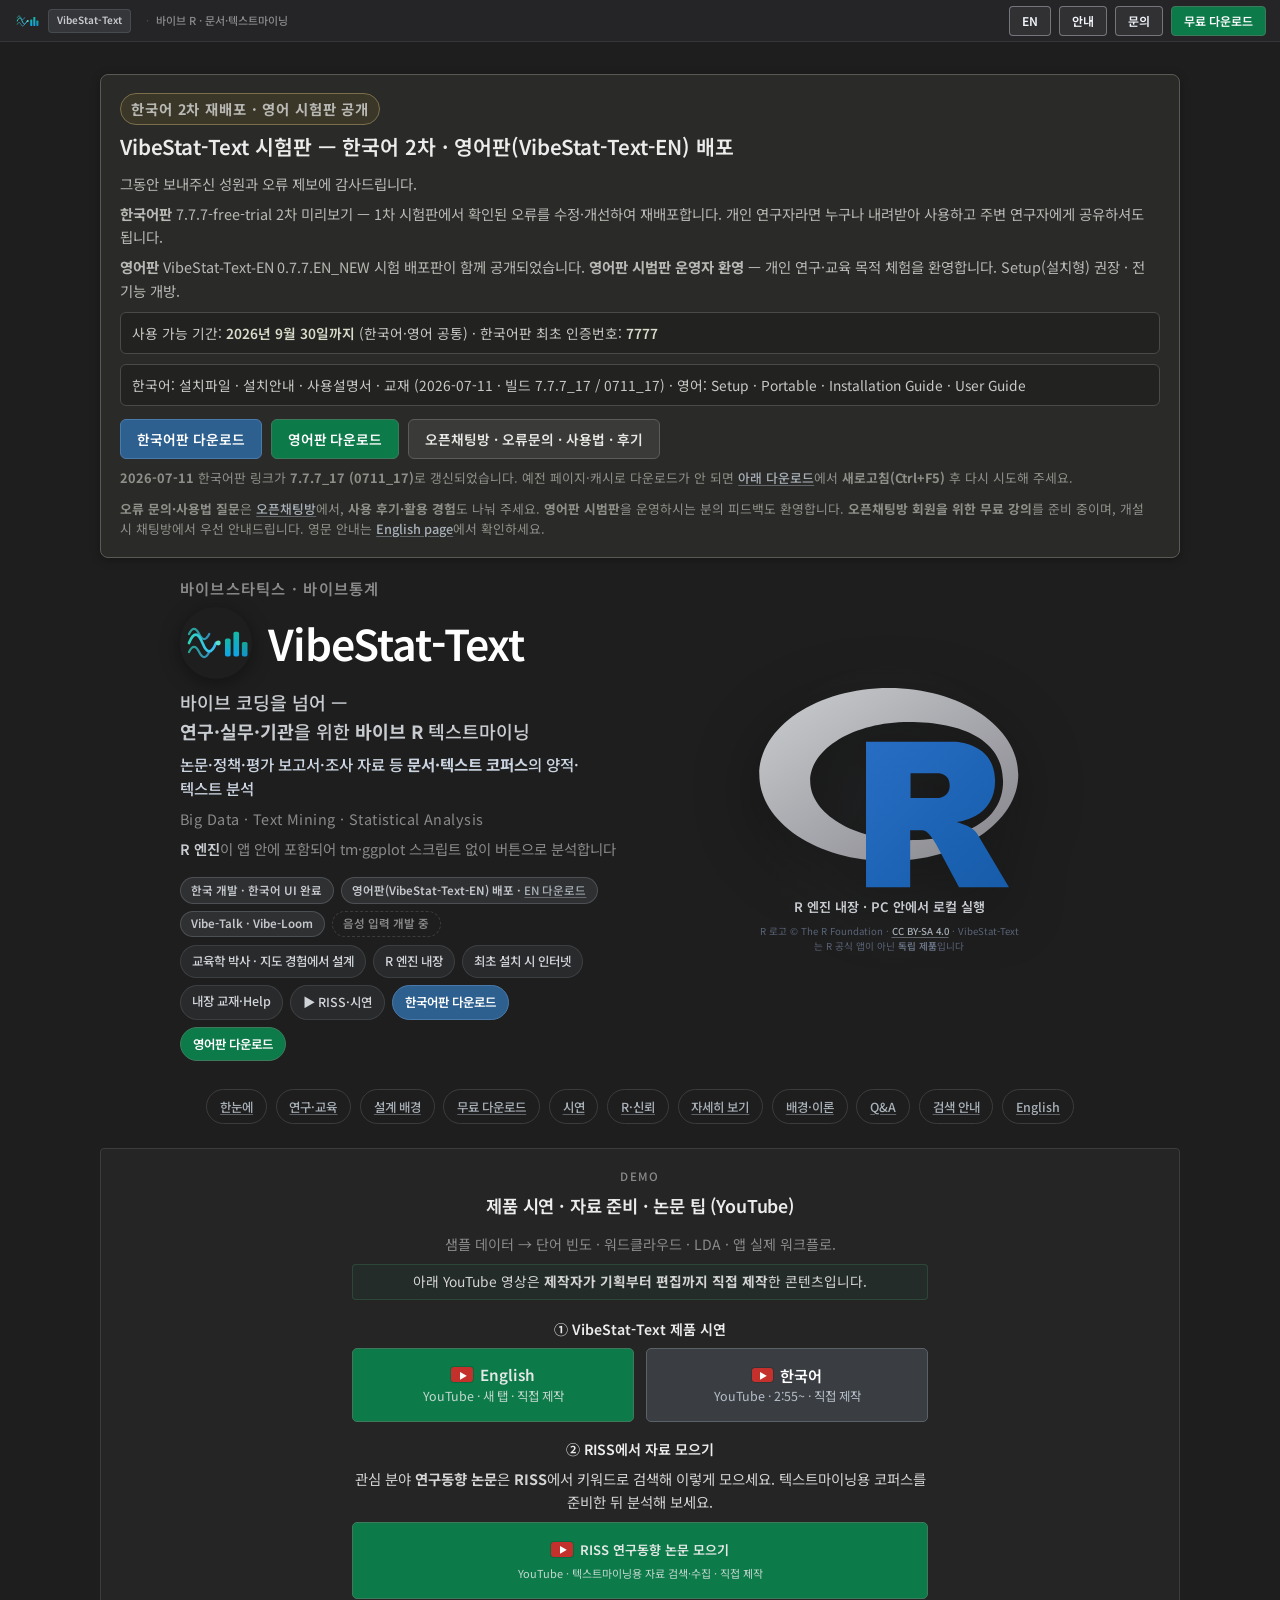
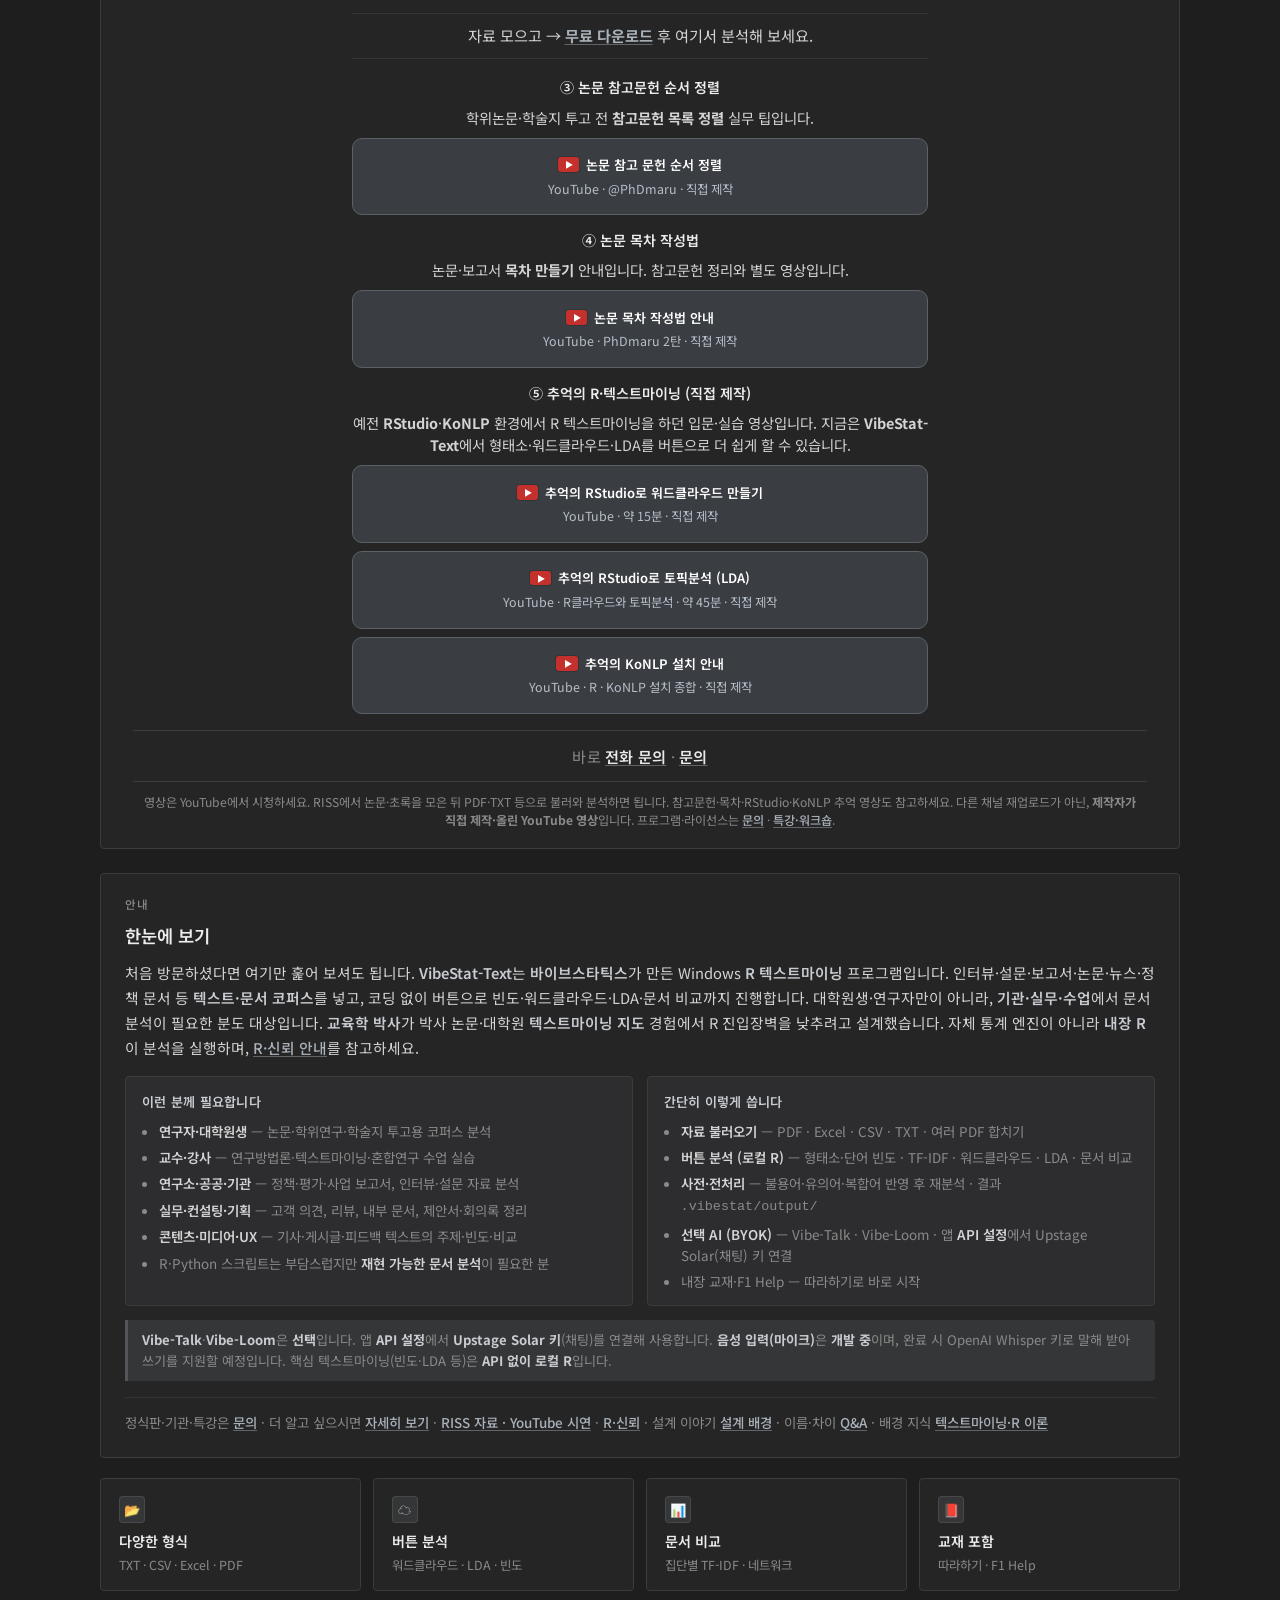
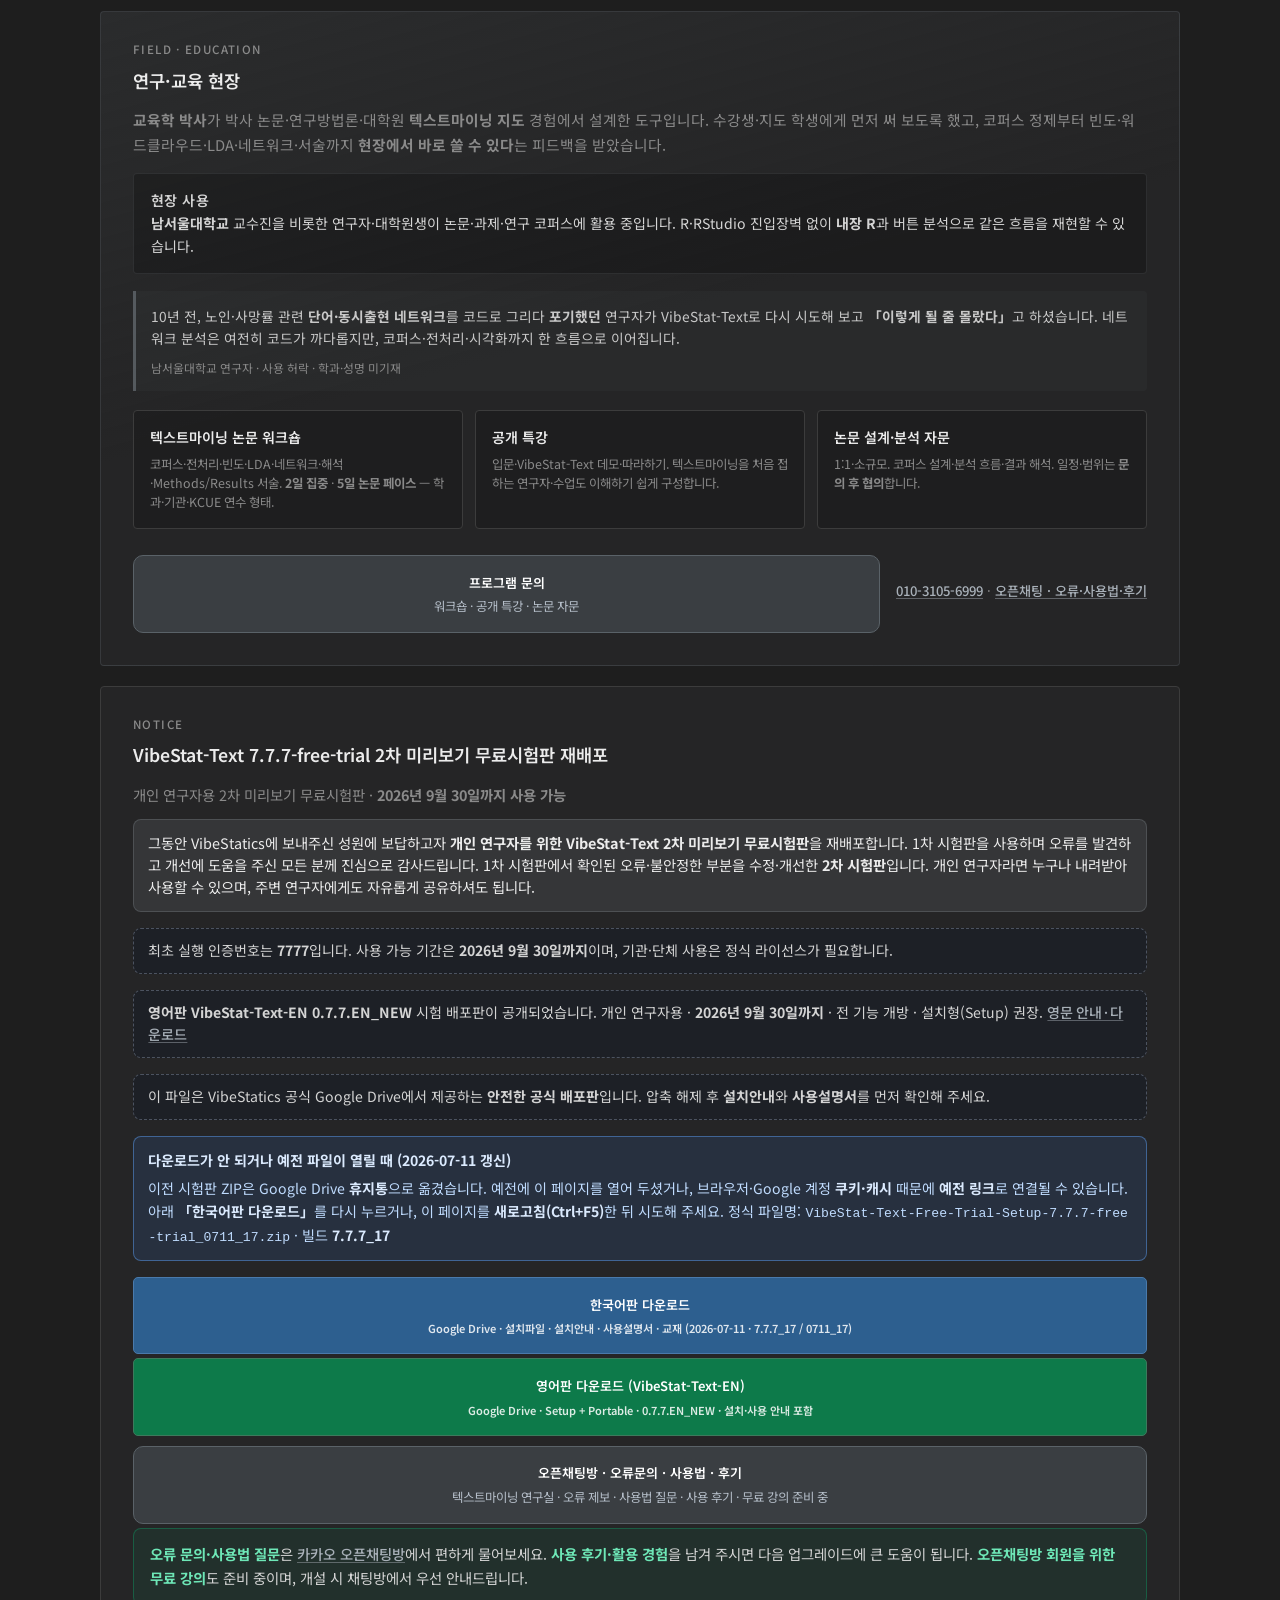
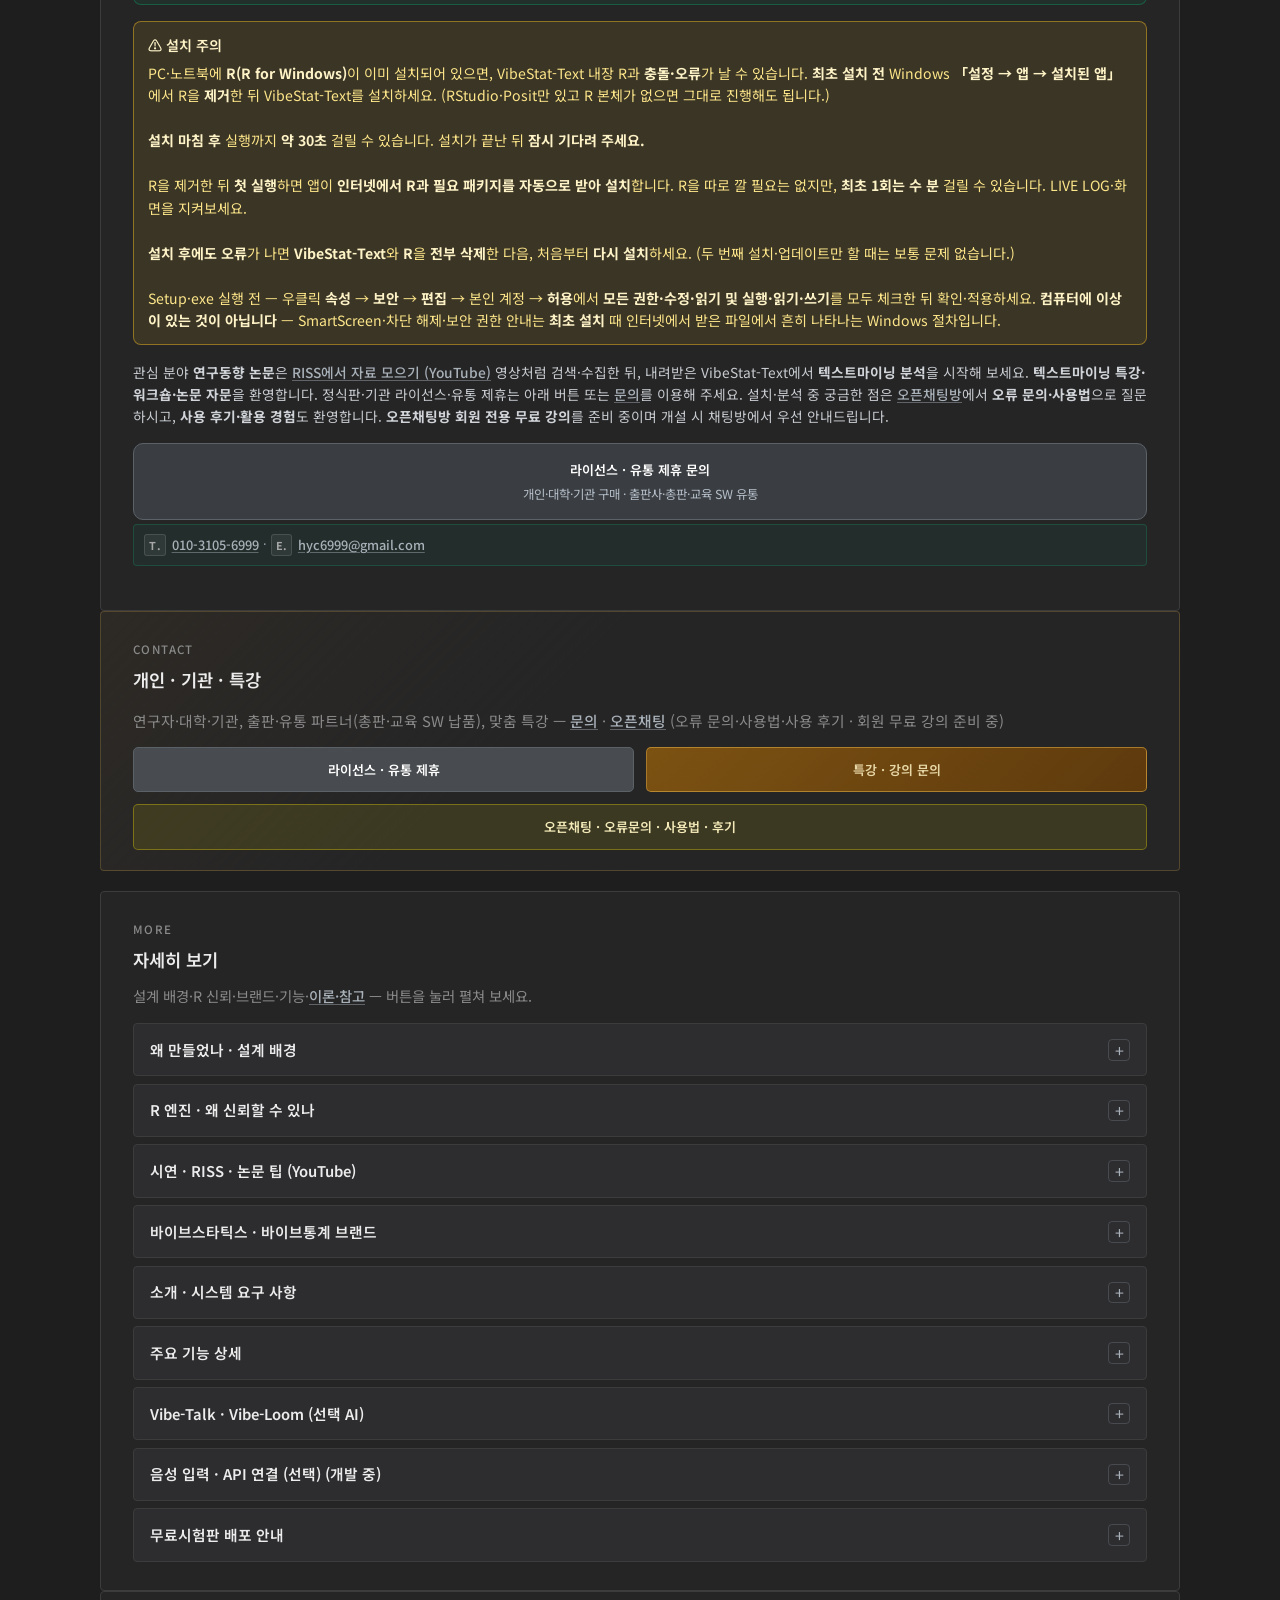
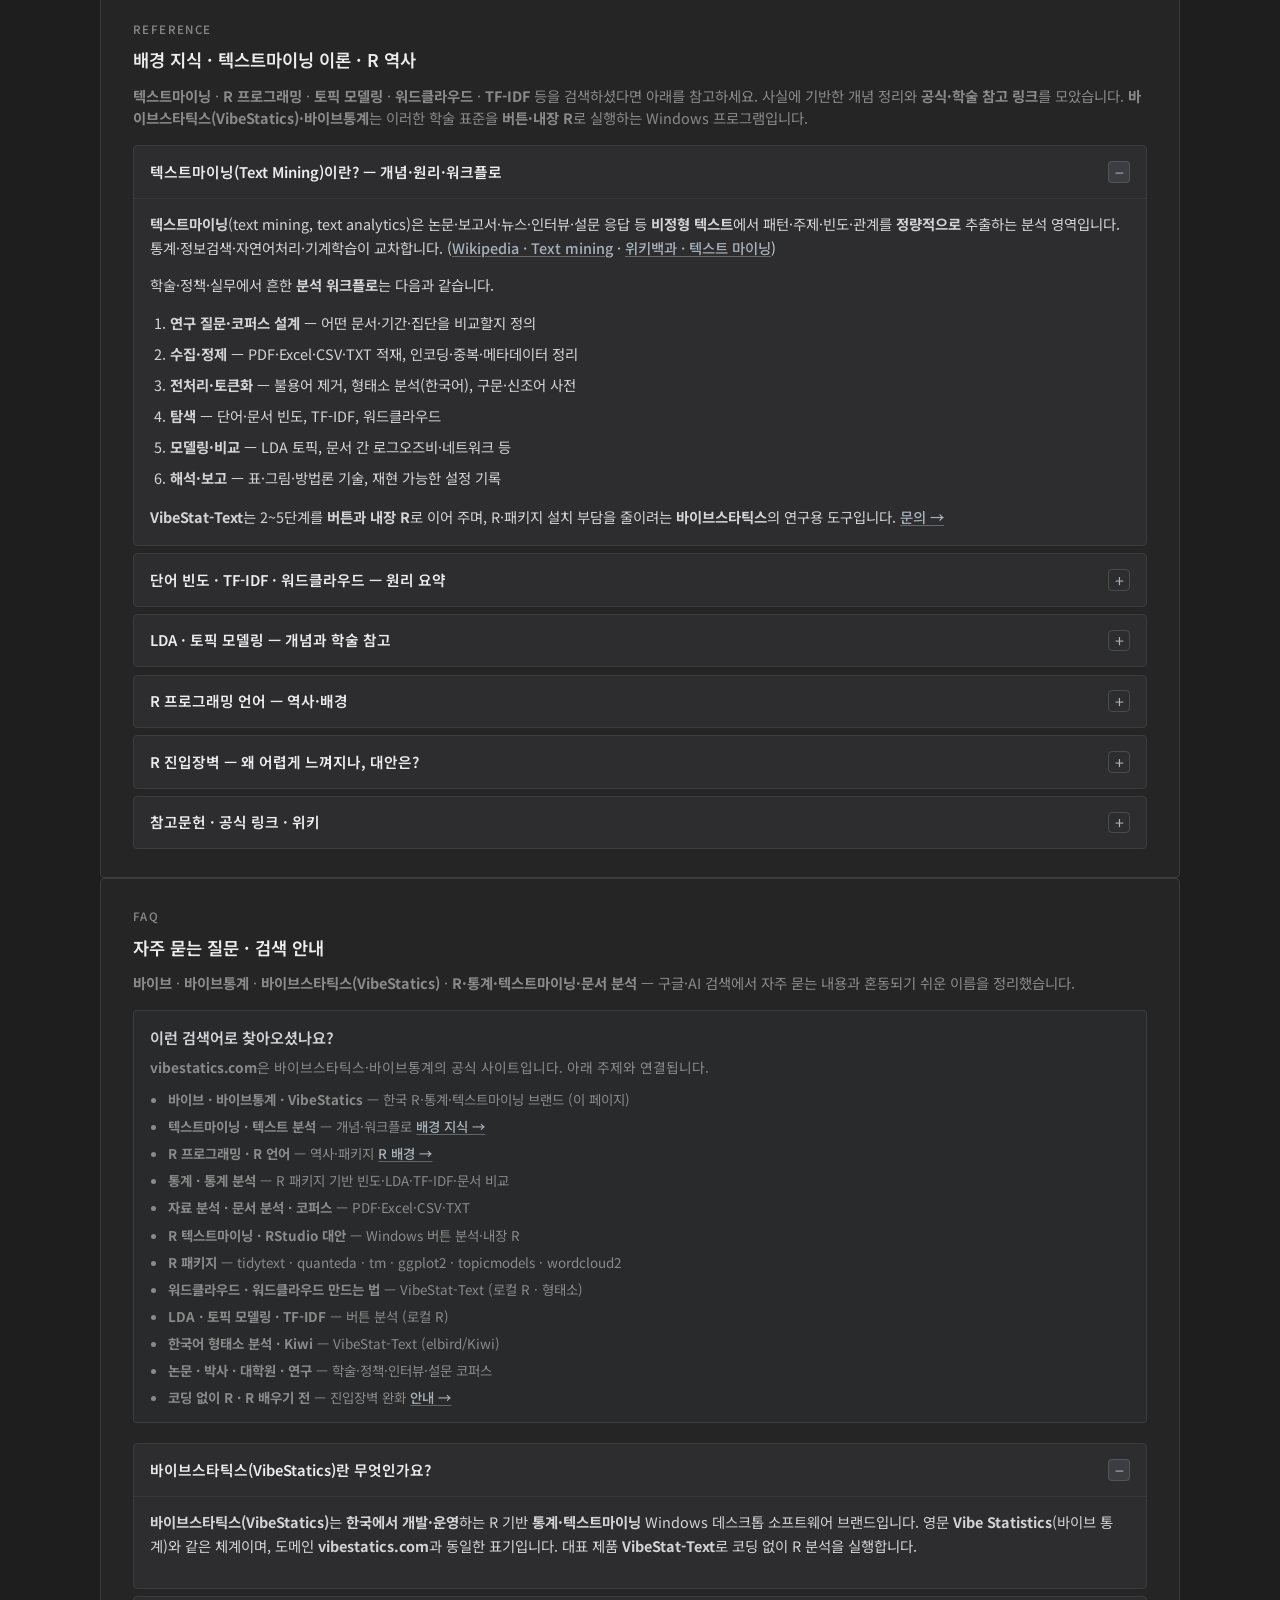
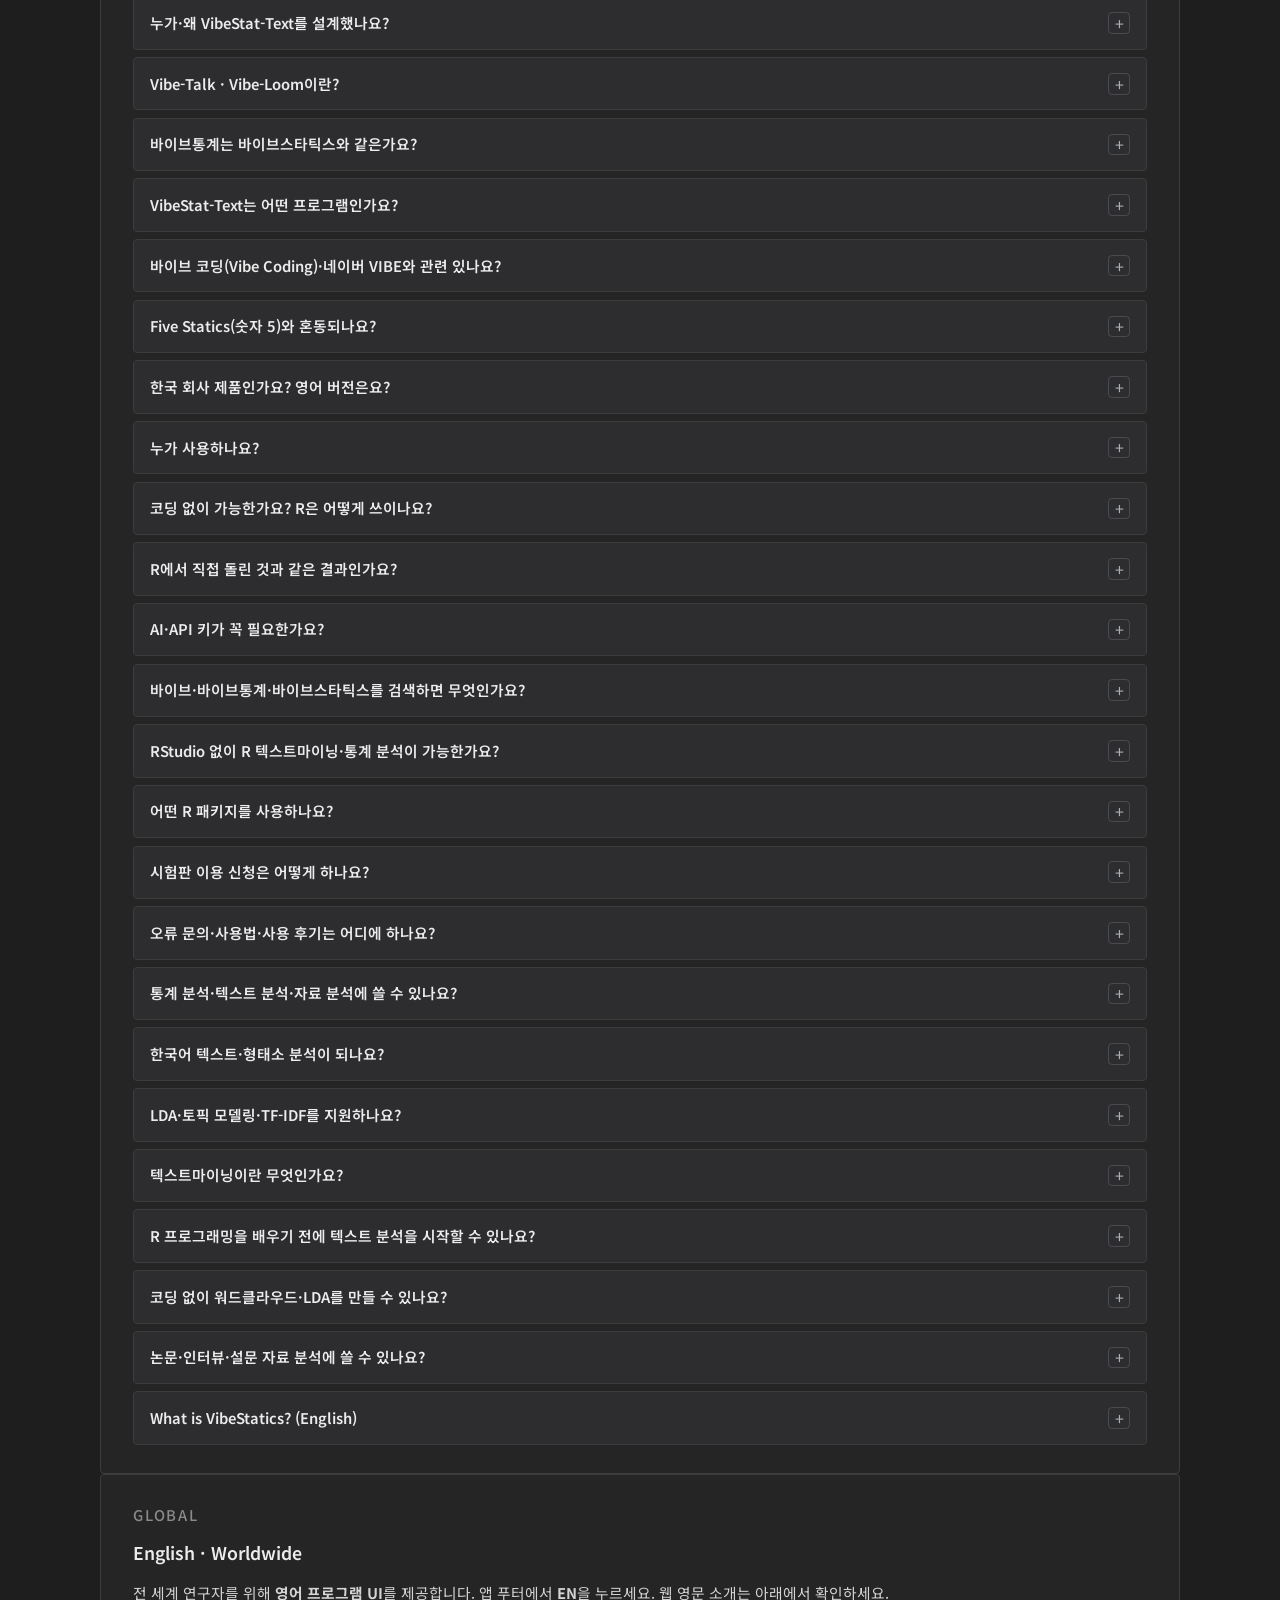
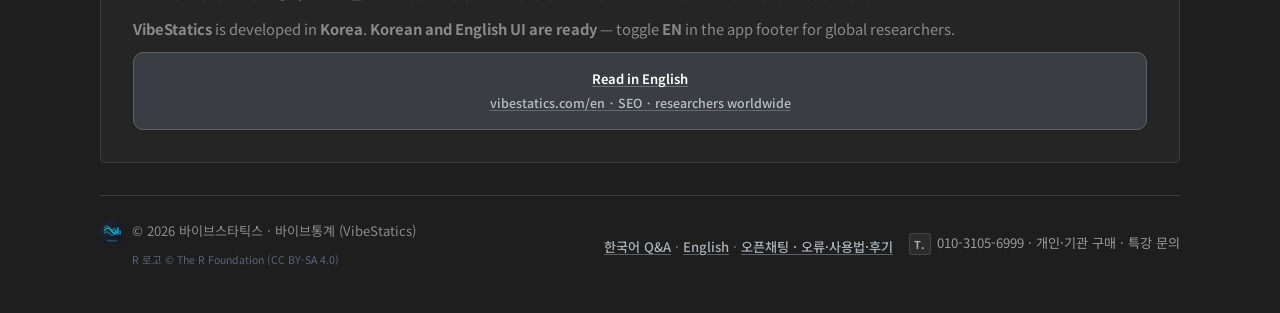
==== commit 60ff22a6: "Update Korean free-trial download to 0711_17 with cache notice Co-authored-by: Cursor <cursoragent@c" ====
--- a/index.html
+++ b/index.html
@@ -23,7 +23,7 @@
   <link rel="preconnect" href="https://fonts.gstatic.com" crossorigin />
   <link href="https://fonts.googleapis.com/css2?family=Noto+Sans+KR:wght@400;500;600;700&display=swap" rel="stylesheet" />
   <link rel="icon" href="assets/app-icon.png?v=5" type="image/png" />
-  <link rel="stylesheet" href="styles.css?v=94" />
+  <link rel="stylesheet" href="styles.css?v=95" />
   <script type="application/ld+json">
   {
     "@context": "https://schema.org",
@@ -333,13 +333,13 @@
           · 한국어판 최초 인증번호: <strong>7777</strong>
         </p>
         <p class="hero-free-trial-meta">
-          한국어: 설치파일 · 설치안내 · 사용설명서 · 따라하기 (2026-07-11)
+          한국어: 설치파일 · 설치안내 · 사용설명서 · 교재 (2026-07-11 · 빌드 7.7.7_17 / 0711_17)
           · 영어: Setup · Portable · Installation Guide · User Guide
         </p>
         <div class="hero-free-trial-actions">
           <a
             class="hero-free-trial-btn hero-free-trial-btn-ko"
-            href="https://drive.google.com/file/d/1qd7pl8WbOlU4yvY2ZkvyTRybZsVV0Ch7/view?usp=sharing"
+            href="https://drive.google.com/file/d/1peAzAg1s_m39ZL7dOydbSWDl037okK5H/view?usp=sharing"
             target="_blank"
             rel="noopener noreferrer"
           >한국어판 다운로드</a>
@@ -358,6 +358,11 @@
             rel="noopener noreferrer"
           >오픈채팅방 · 오류문의 · 사용법 · 후기</a>
         </div>
+        <p class="hero-free-trial-note">
+          <strong>2026-07-11</strong> 한국어판 링크가 <strong>7.7.7_17 (0711_17)</strong>로 갱신되었습니다.
+          예전 페이지·캐시로 다운로드가 안 되면 <a href="#download">아래 다운로드</a>에서
+          <strong>새로고침(Ctrl+F5)</strong> 후 다시 시도해 주세요.
+        </p>
         <p class="hero-free-trial-note hero-free-trial-community">
           <strong>오류 문의·사용법 질문</strong>은 <a href="https://open.kakao.com/o/gbsK4wCi" target="_blank" rel="noopener noreferrer">오픈채팅방</a>에서,
           <strong>사용 후기·활용 경험</strong>도 나눠 주세요. <strong>영어판 시범판</strong>을 운영하시는 분의 피드백도 환영합니다.
@@ -715,14 +720,25 @@
         이 파일은 VibeStatics 공식 Google Drive에서 제공하는 <strong>안전한 공식 배포판</strong>입니다.
         압축 해제 후 <strong>설치안내</strong>와 <strong>사용설명서</strong>를 먼저 확인해 주세요.
       </p>
+      <p class="download-cache-notice" role="note">
+        <span class="download-cache-notice-title">다운로드가 안 되거나 예전 파일이 열릴 때 (2026-07-11 갱신)</span>
+        이전 시험판 ZIP은 Google Drive <strong>휴지통</strong>으로 옮겼습니다.
+        예전에 이 페이지를 열어 두셨거나, 브라우저·Google 계정 <strong>쿠키·캐시</strong> 때문에
+        <strong>예전 링크</strong>로 연결될 수 있습니다.
+        아래 <strong>「한국어판 다운로드」</strong>를 다시 누르거나, 이 페이지를
+        <strong>새로고침(Ctrl+F5)</strong>한 뒤 시도해 주세요.
+        정식 파일명:
+        <code>VibeStat-Text-Free-Trial-Setup-7.7.7-free-trial_0711_17.zip</code>
+        · 빌드 <strong>7.7.7_17</strong>
+      </p>
       <a
         class="btn btn-download-ko btn-full"
-        href="https://drive.google.com/file/d/1qd7pl8WbOlU4yvY2ZkvyTRybZsVV0Ch7/view?usp=sharing"
+        href="https://drive.google.com/file/d/1peAzAg1s_m39ZL7dOydbSWDl037okK5H/view?usp=sharing"
         target="_blank"
         rel="noopener noreferrer"
       >
         <span class="btn-label">한국어판 다운로드</span>
-        <span class="btn-meta">Google Drive · 설치파일 · 설치안내 · 사용설명서 · 따라하기 (2026-07-11 · 0711)</span>
+        <span class="btn-meta">Google Drive · 설치파일 · 설치안내 · 사용설명서 · 교재 (2026-07-11 · 7.7.7_17 / 0711_17)</span>
       </a>
       <a
         class="btn btn-download-en btn-full"
--- a/styles.css
+++ b/styles.css
@@ -1853,6 +1853,33 @@
   color: #fef3c7;
 }
 
+.download-cache-notice {
+  margin: 0 0 1rem;
+  padding: 0.75rem 0.9rem;
+  font-size: 0.88rem;
+  line-height: 1.6;
+  color: #bfdbfe;
+  border: 1px solid rgba(96, 165, 250, 0.45);
+  border-radius: 8px;
+  background: rgba(59, 130, 246, 0.12);
+}
+
+.download-cache-notice strong {
+  color: #dbeafe;
+}
+
+.download-cache-notice-title {
+  display: block;
+  margin-bottom: 0.35rem;
+  font-weight: 700;
+  color: #dbeafe;
+}
+
+.download-cache-notice code {
+  font-size: 0.82rem;
+  word-break: break-all;
+}
+
 .video-card .video-lead {
   margin: -0.25rem 0 1rem;
   font-size: 0.92rem;
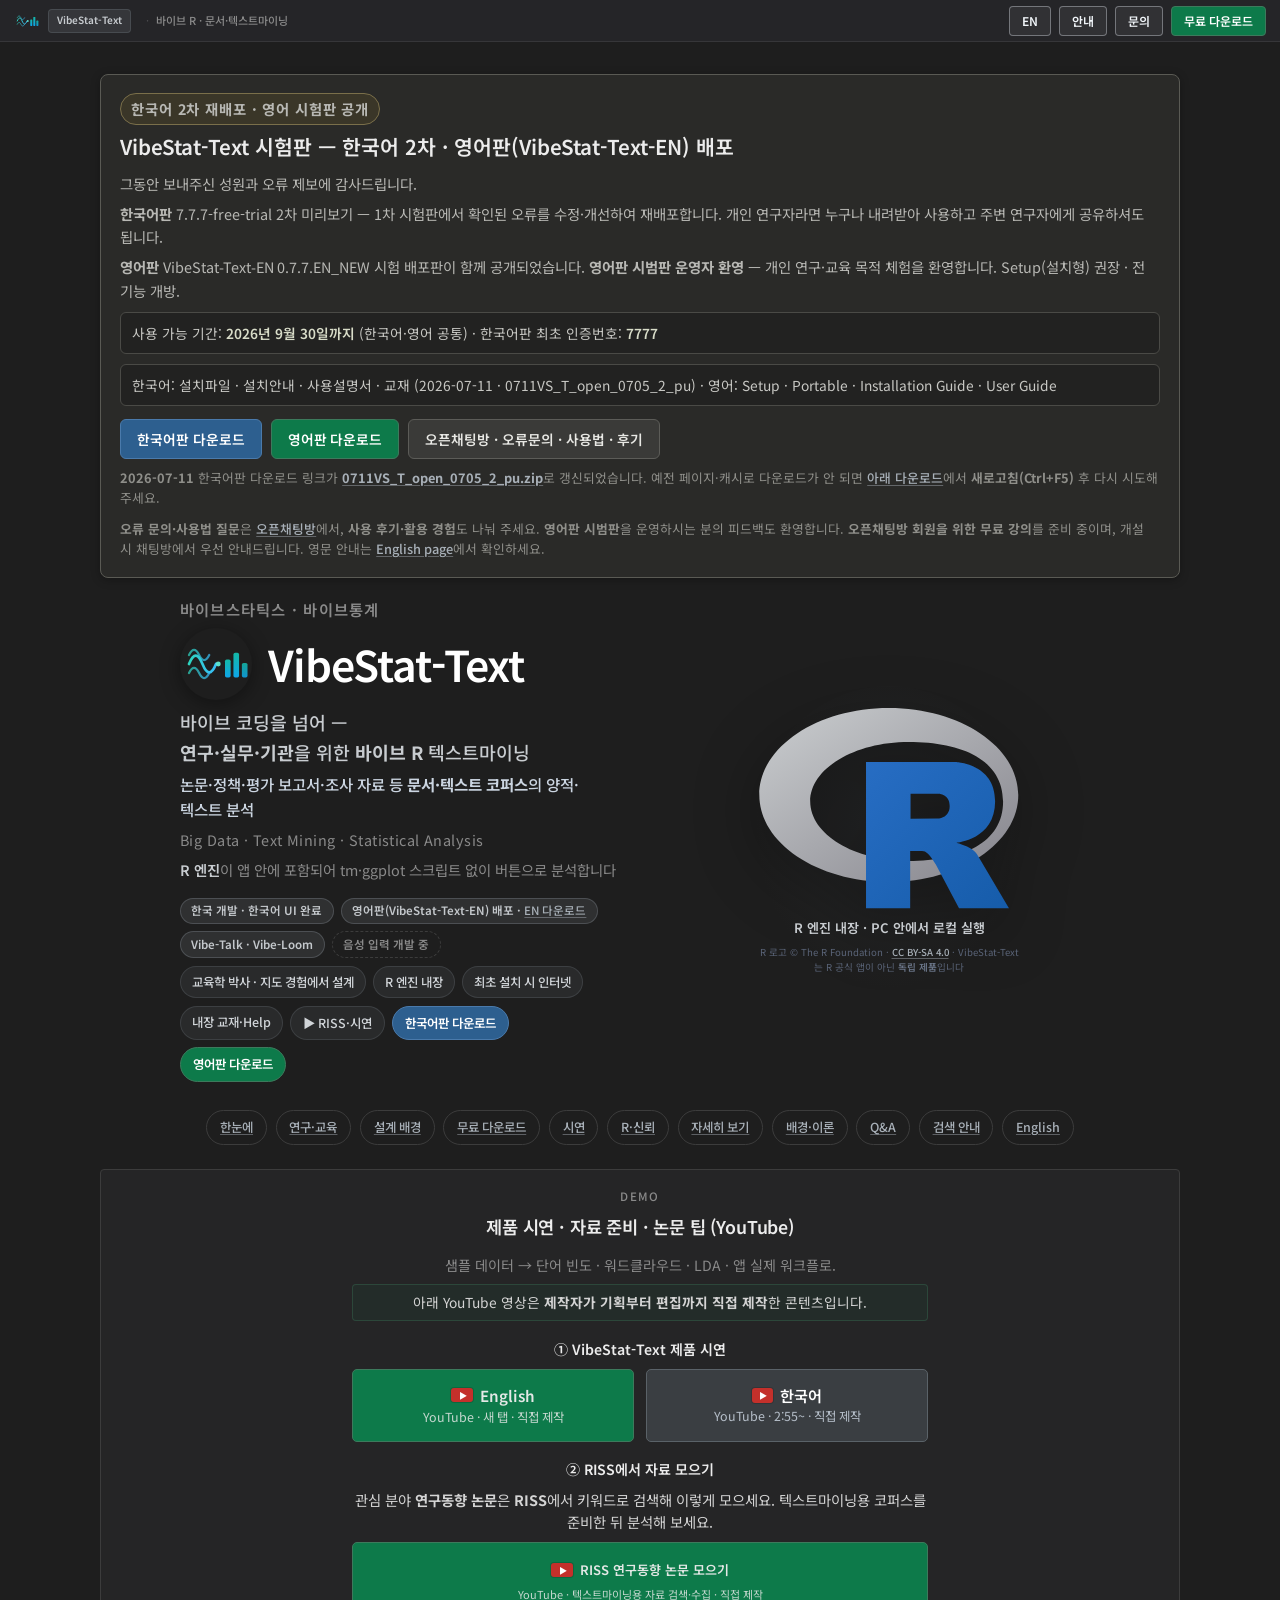
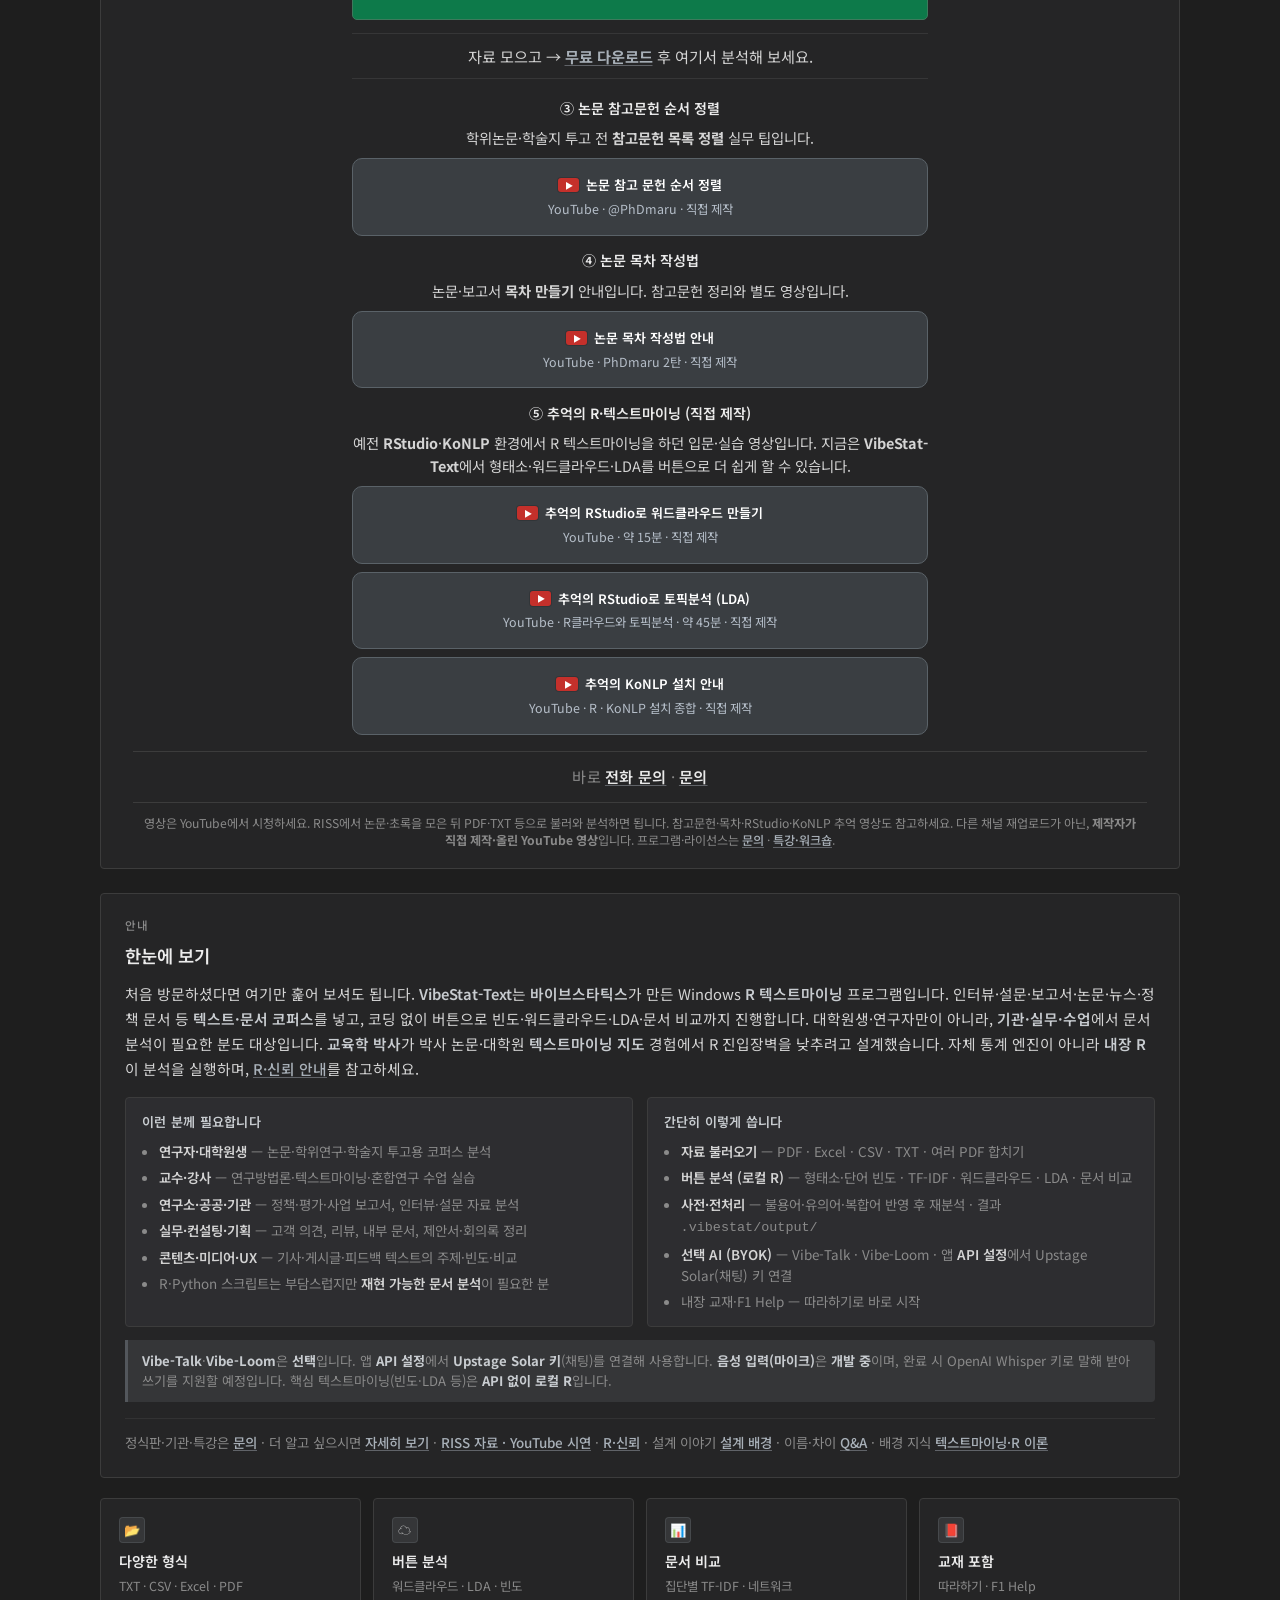
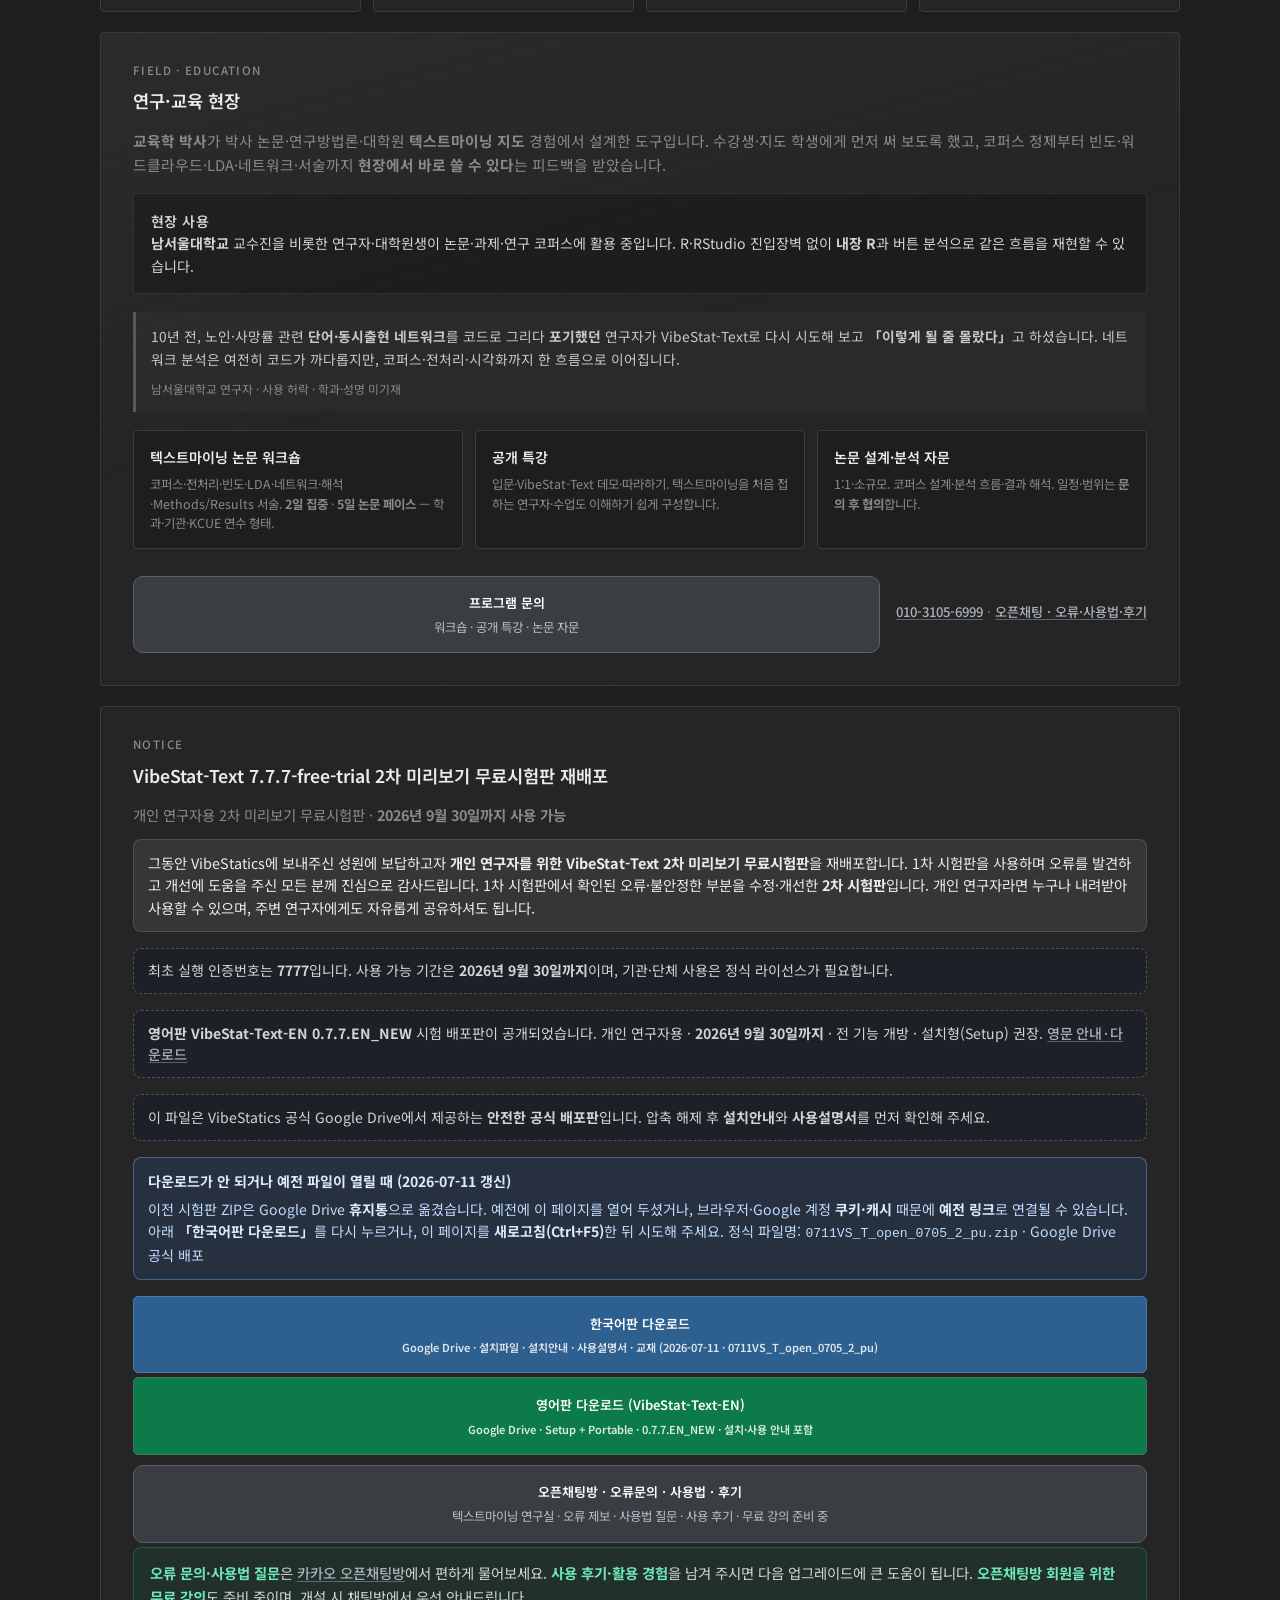
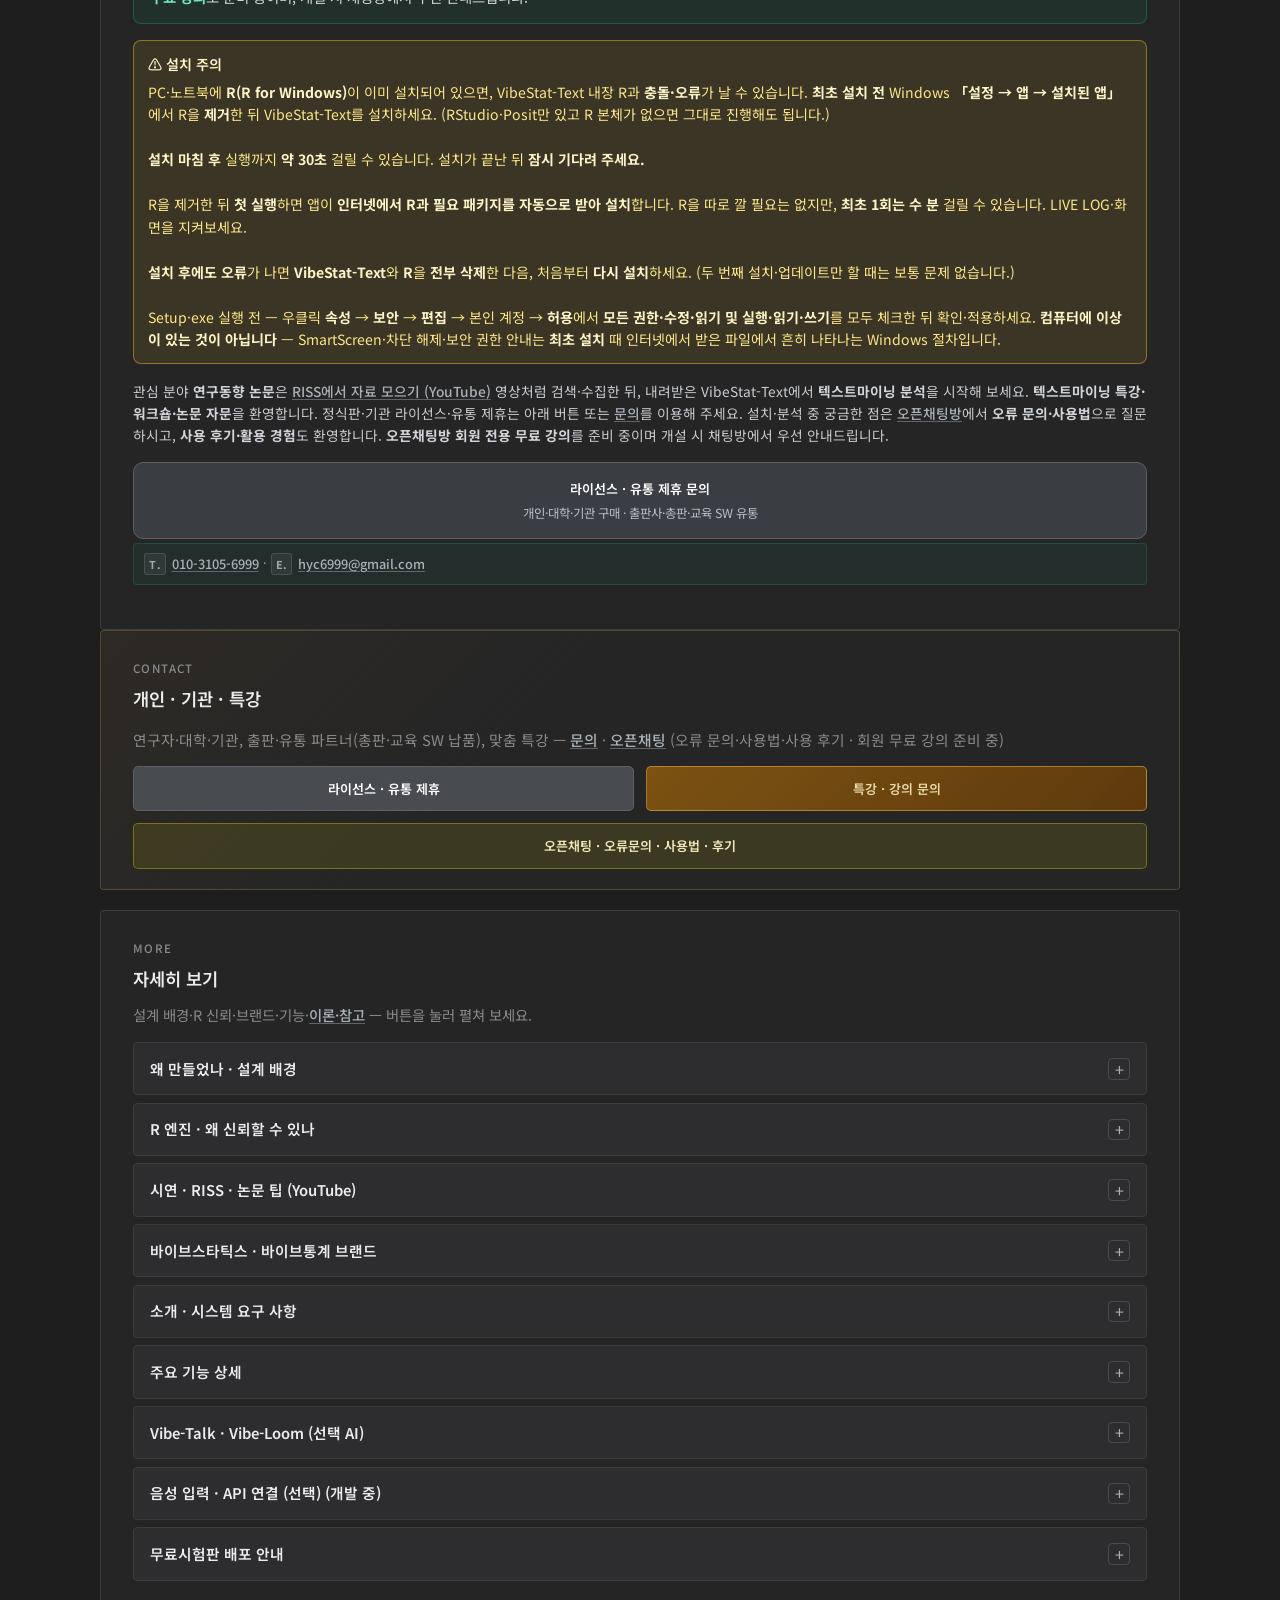
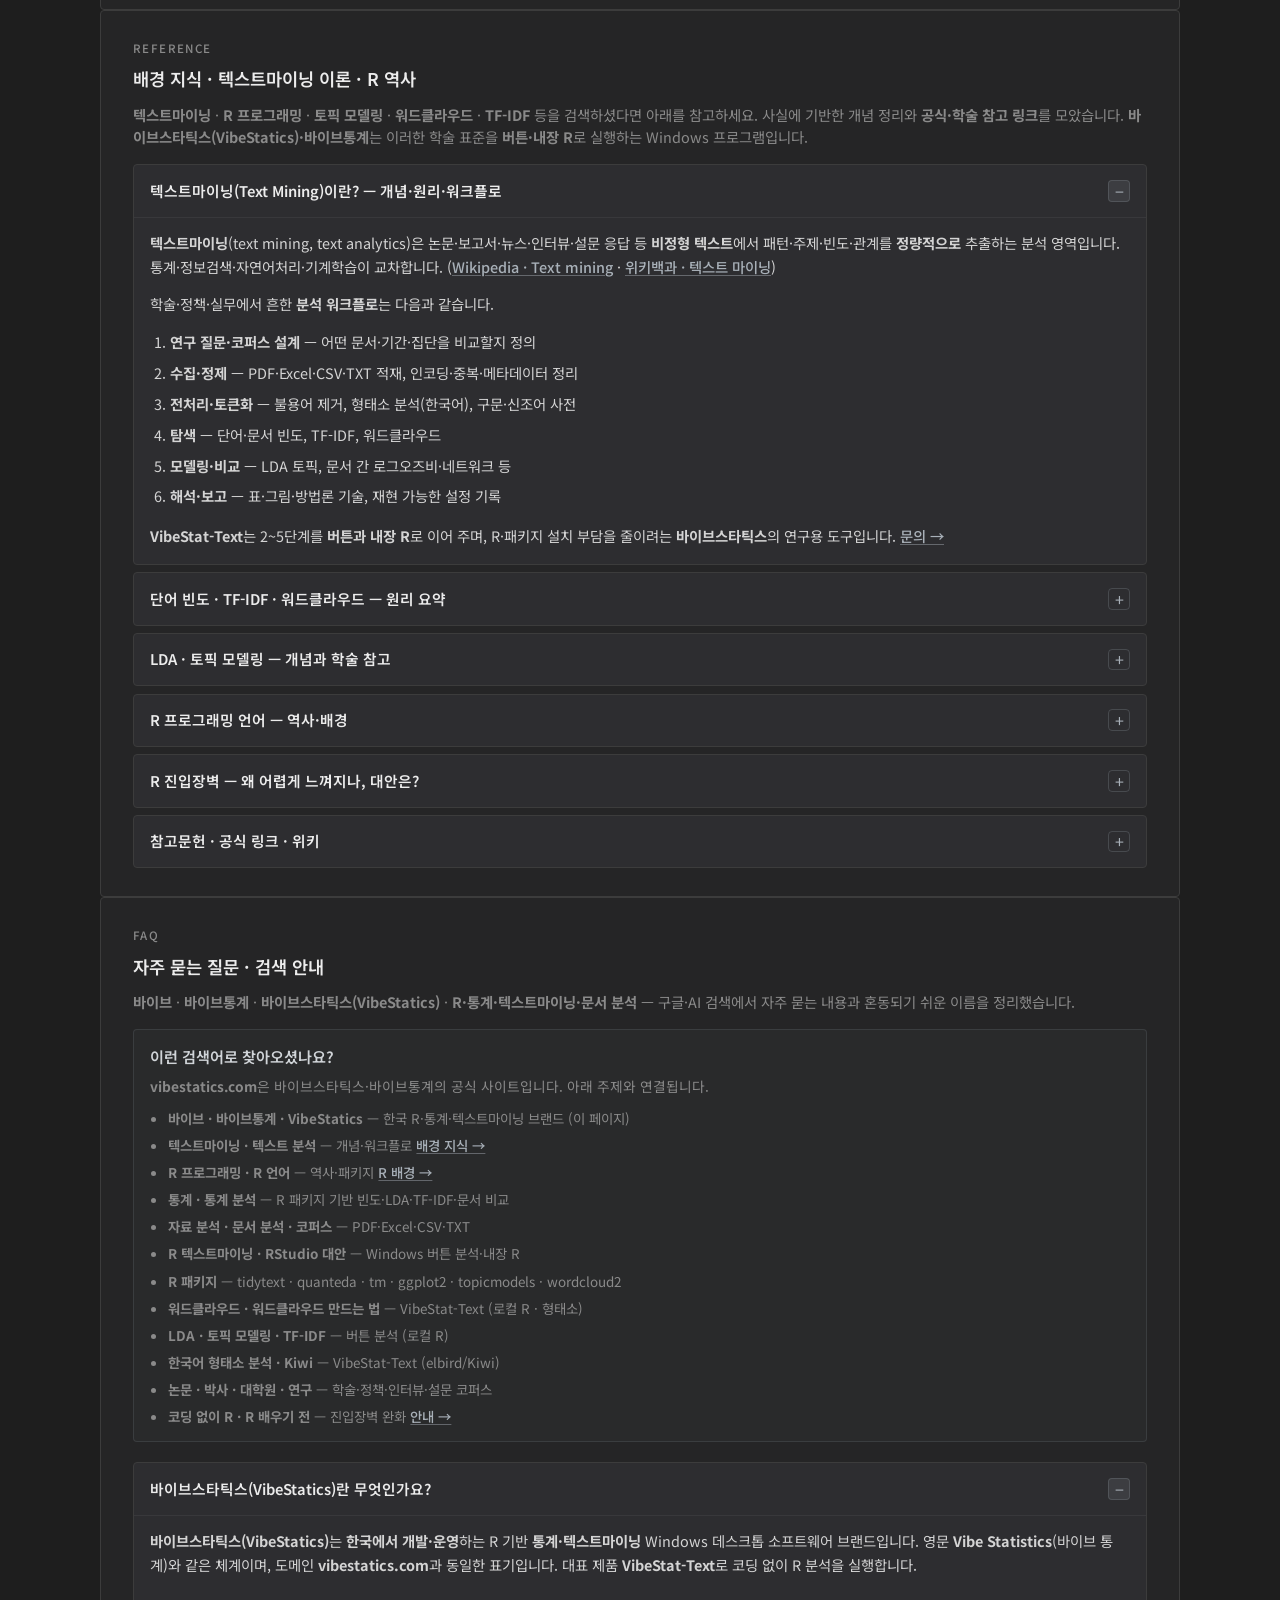
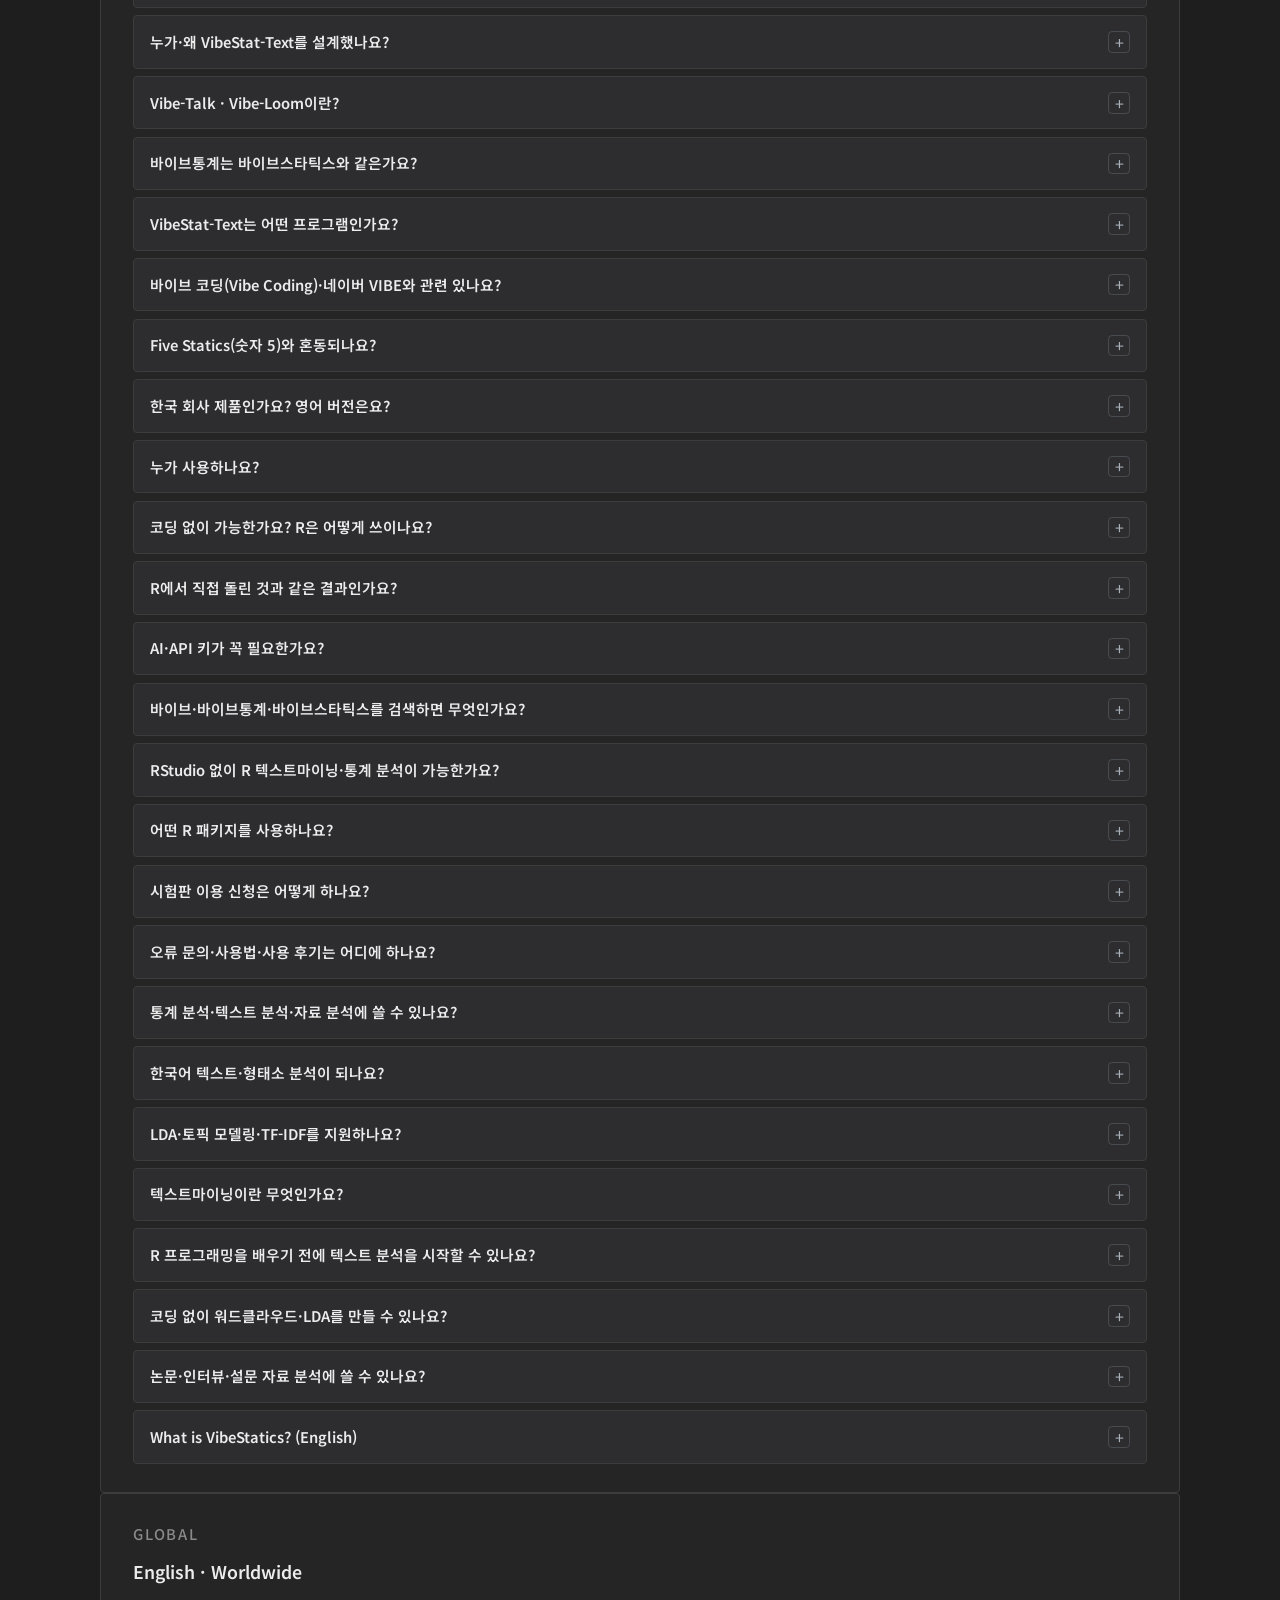
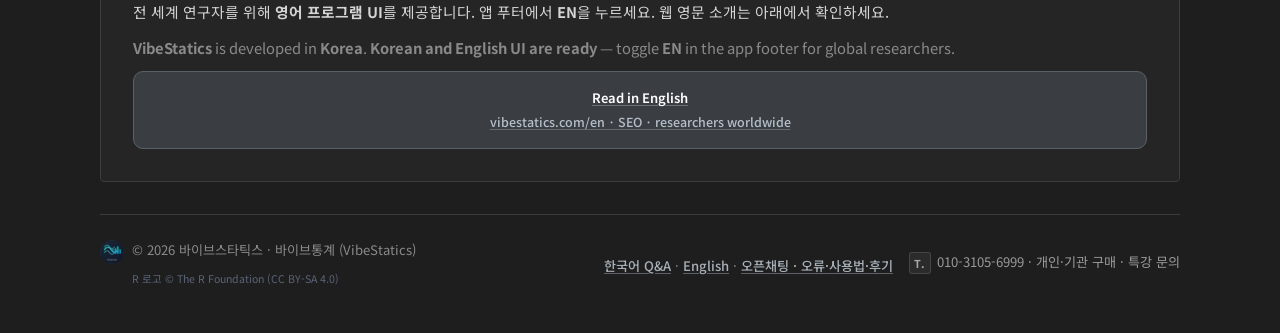
==== commit a3b95721: "Update Korean download link to 0711VS_T_open_0705_2_pu package Co-authored-by: Cursor <cursoragent@c" ====
--- a/index.html
+++ b/index.html
@@ -333,13 +333,13 @@
           · 한국어판 최초 인증번호: <strong>7777</strong>
         </p>
         <p class="hero-free-trial-meta">
-          한국어: 설치파일 · 설치안내 · 사용설명서 · 교재 (2026-07-11 · 빌드 7.7.7_17 / 0711_17)
+          한국어: 설치파일 · 설치안내 · 사용설명서 · 교재 (2026-07-11 · 0711VS_T_open_0705_2_pu)
           · 영어: Setup · Portable · Installation Guide · User Guide
         </p>
         <div class="hero-free-trial-actions">
           <a
             class="hero-free-trial-btn hero-free-trial-btn-ko"
-            href="https://drive.google.com/file/d/1peAzAg1s_m39ZL7dOydbSWDl037okK5H/view?usp=sharing"
+            href="https://drive.google.com/file/d/1l007_YzNHa4cMn8kLQmxtdnb9fn2eCAo/view?usp=sharing"
             target="_blank"
             rel="noopener noreferrer"
           >한국어판 다운로드</a>
@@ -359,7 +359,8 @@
           >오픈채팅방 · 오류문의 · 사용법 · 후기</a>
         </div>
         <p class="hero-free-trial-note">
-          <strong>2026-07-11</strong> 한국어판 링크가 <strong>7.7.7_17 (0711_17)</strong>로 갱신되었습니다.
+          <strong>2026-07-11</strong> 한국어판 다운로드 링크가
+          <a href="https://drive.google.com/file/d/1l007_YzNHa4cMn8kLQmxtdnb9fn2eCAo/view?usp=sharing" target="_blank" rel="noopener noreferrer"><strong>0711VS_T_open_0705_2_pu.zip</strong></a>로 갱신되었습니다.
           예전 페이지·캐시로 다운로드가 안 되면 <a href="#download">아래 다운로드</a>에서
           <strong>새로고침(Ctrl+F5)</strong> 후 다시 시도해 주세요.
         </p>
@@ -728,17 +729,17 @@
         아래 <strong>「한국어판 다운로드」</strong>를 다시 누르거나, 이 페이지를
         <strong>새로고침(Ctrl+F5)</strong>한 뒤 시도해 주세요.
         정식 파일명:
-        <code>VibeStat-Text-Free-Trial-Setup-7.7.7-free-trial_0711_17.zip</code>
-        · 빌드 <strong>7.7.7_17</strong>
+        <code>0711VS_T_open_0705_2_pu.zip</code>
+        · Google Drive 공식 배포
       </p>
       <a
         class="btn btn-download-ko btn-full"
-        href="https://drive.google.com/file/d/1peAzAg1s_m39ZL7dOydbSWDl037okK5H/view?usp=sharing"
+        href="https://drive.google.com/file/d/1l007_YzNHa4cMn8kLQmxtdnb9fn2eCAo/view?usp=sharing"
         target="_blank"
         rel="noopener noreferrer"
       >
         <span class="btn-label">한국어판 다운로드</span>
-        <span class="btn-meta">Google Drive · 설치파일 · 설치안내 · 사용설명서 · 교재 (2026-07-11 · 7.7.7_17 / 0711_17)</span>
+        <span class="btn-meta">Google Drive · 설치파일 · 설치안내 · 사용설명서 · 교재 (2026-07-11 · 0711VS_T_open_0705_2_pu)</span>
       </a>
       <a
         class="btn btn-download-en btn-full"
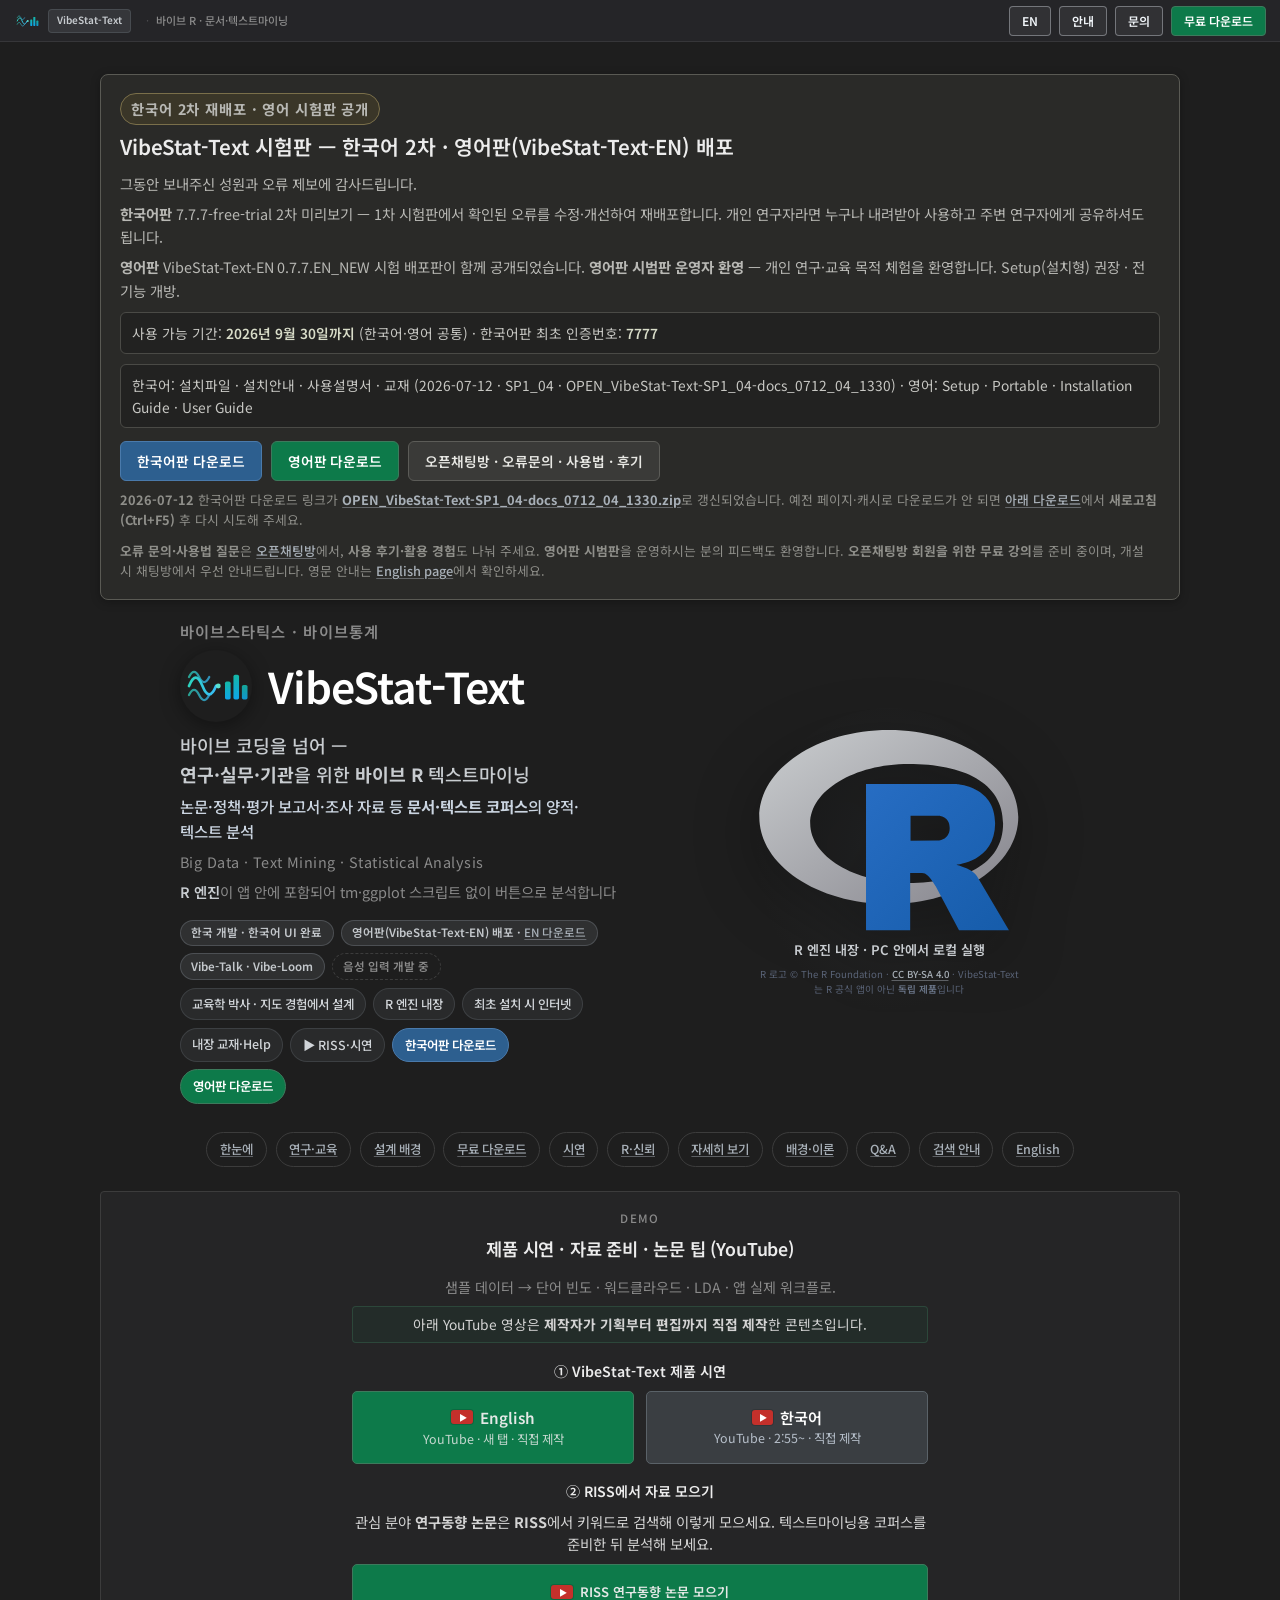
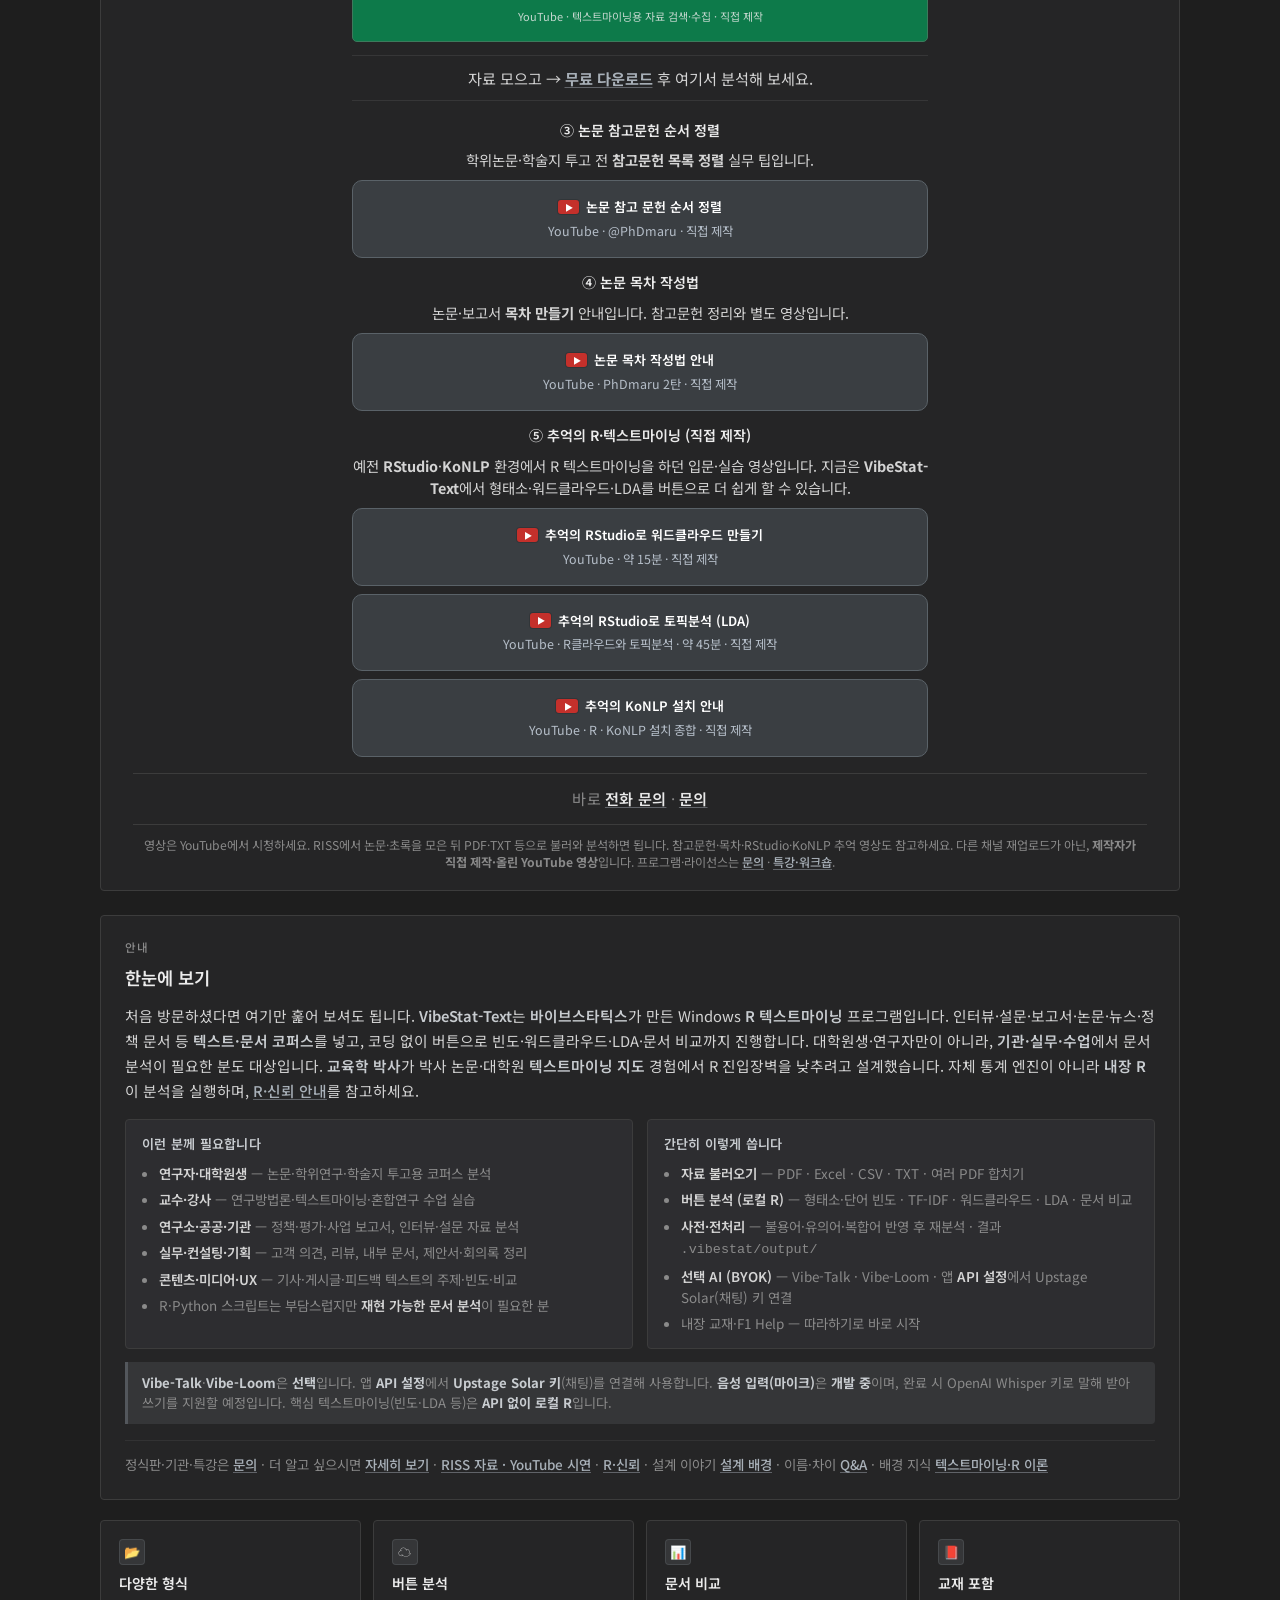
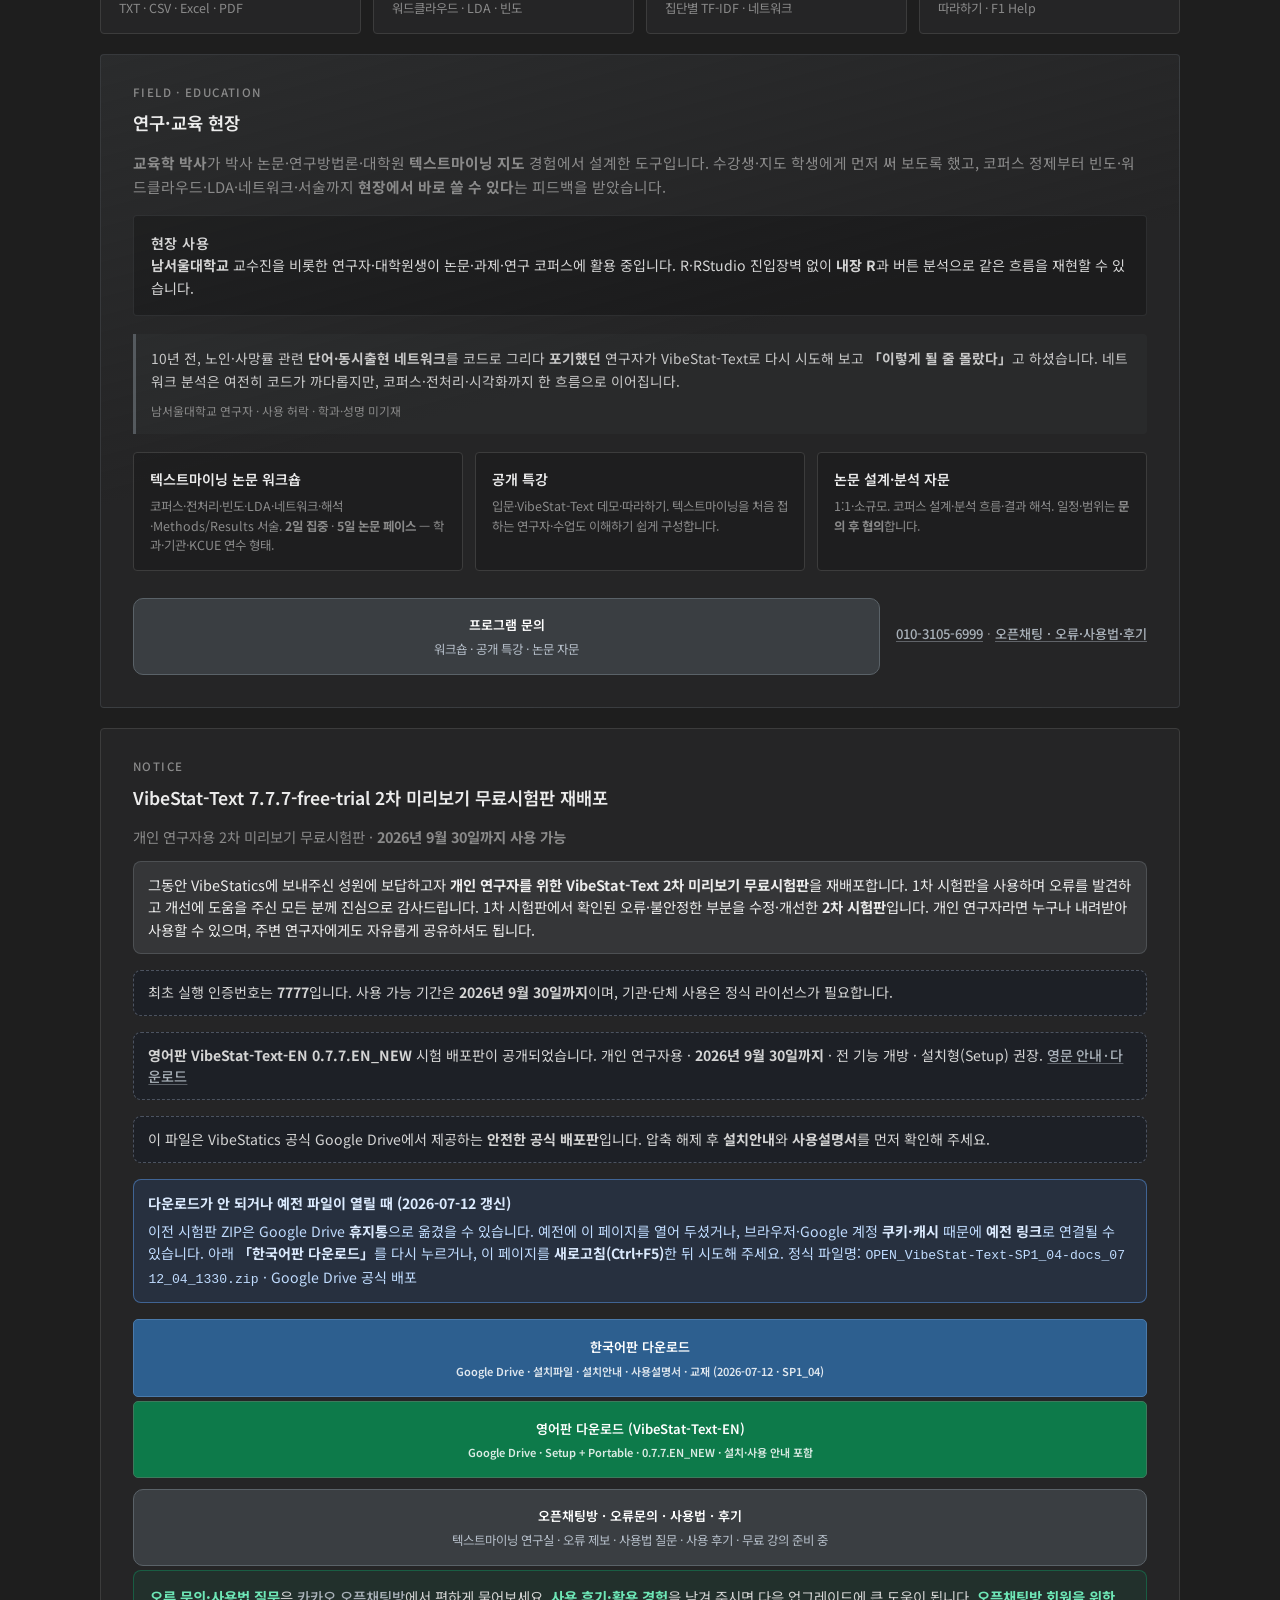
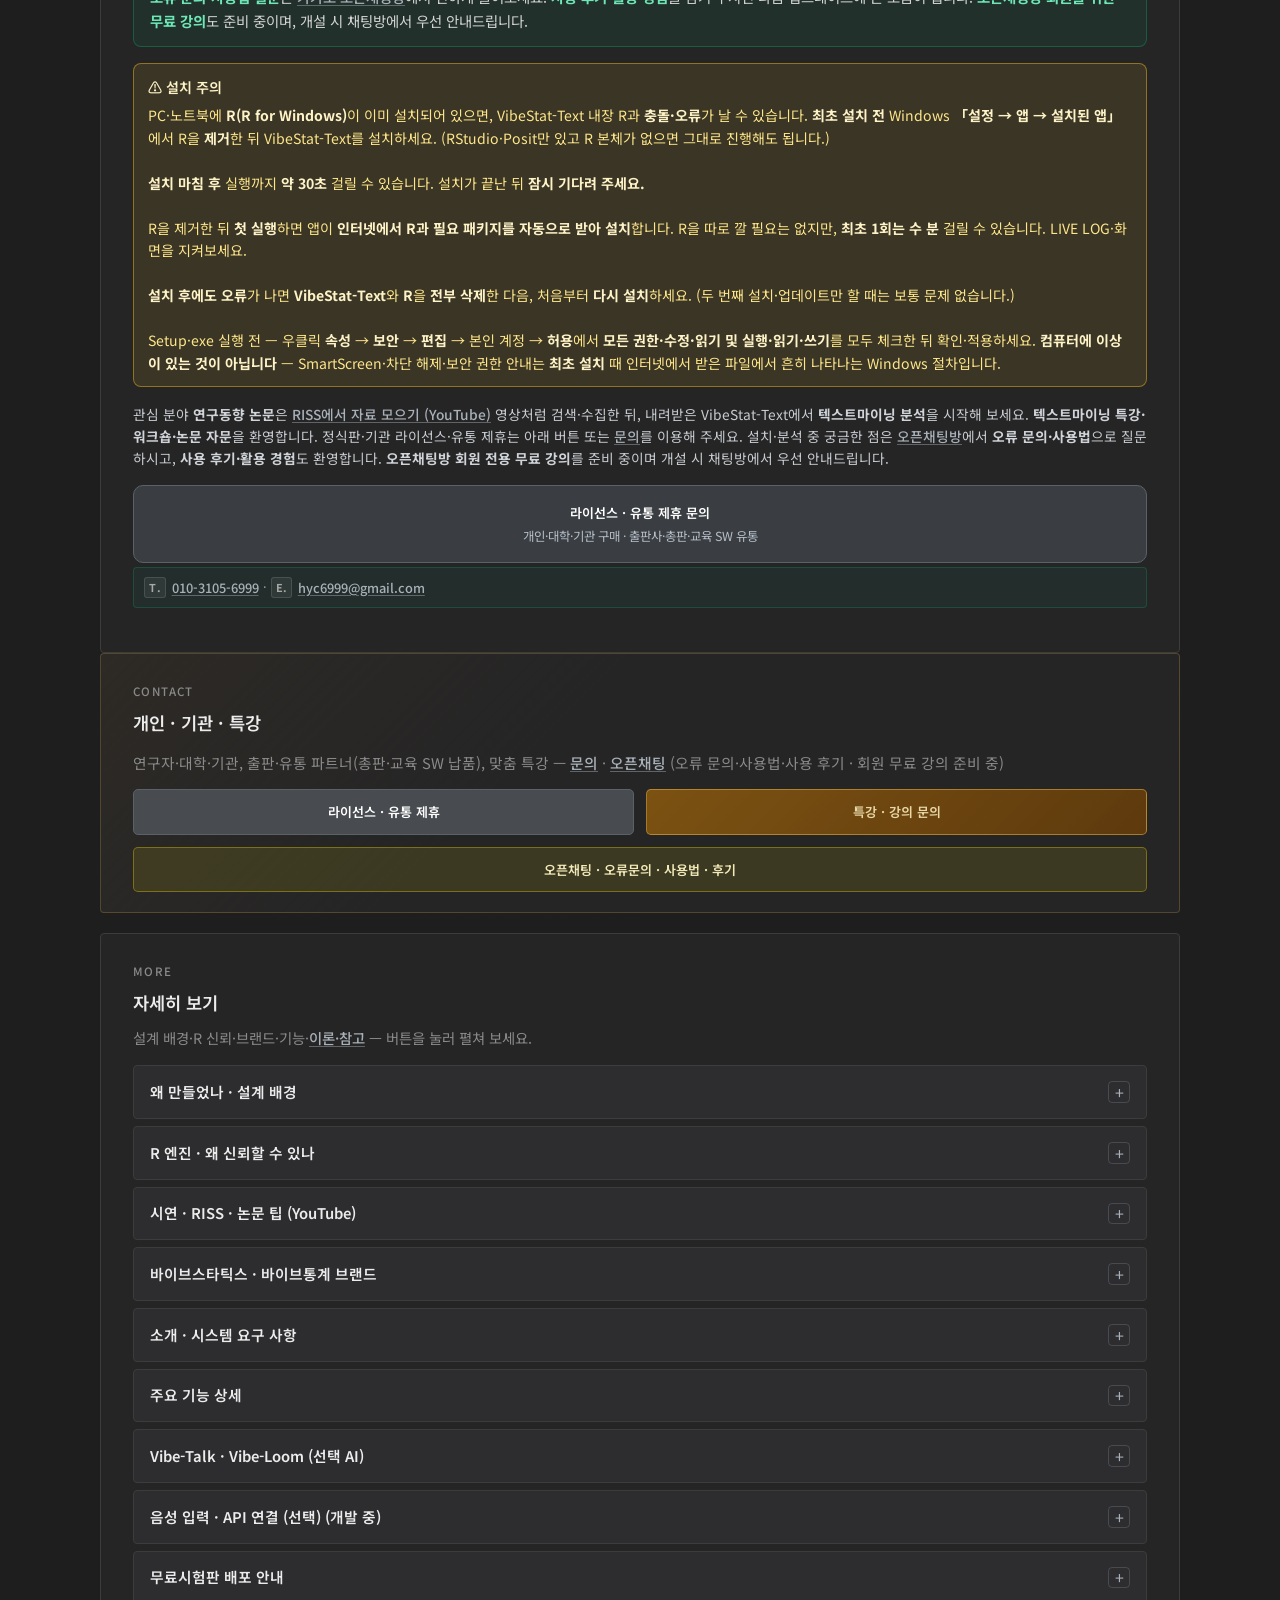
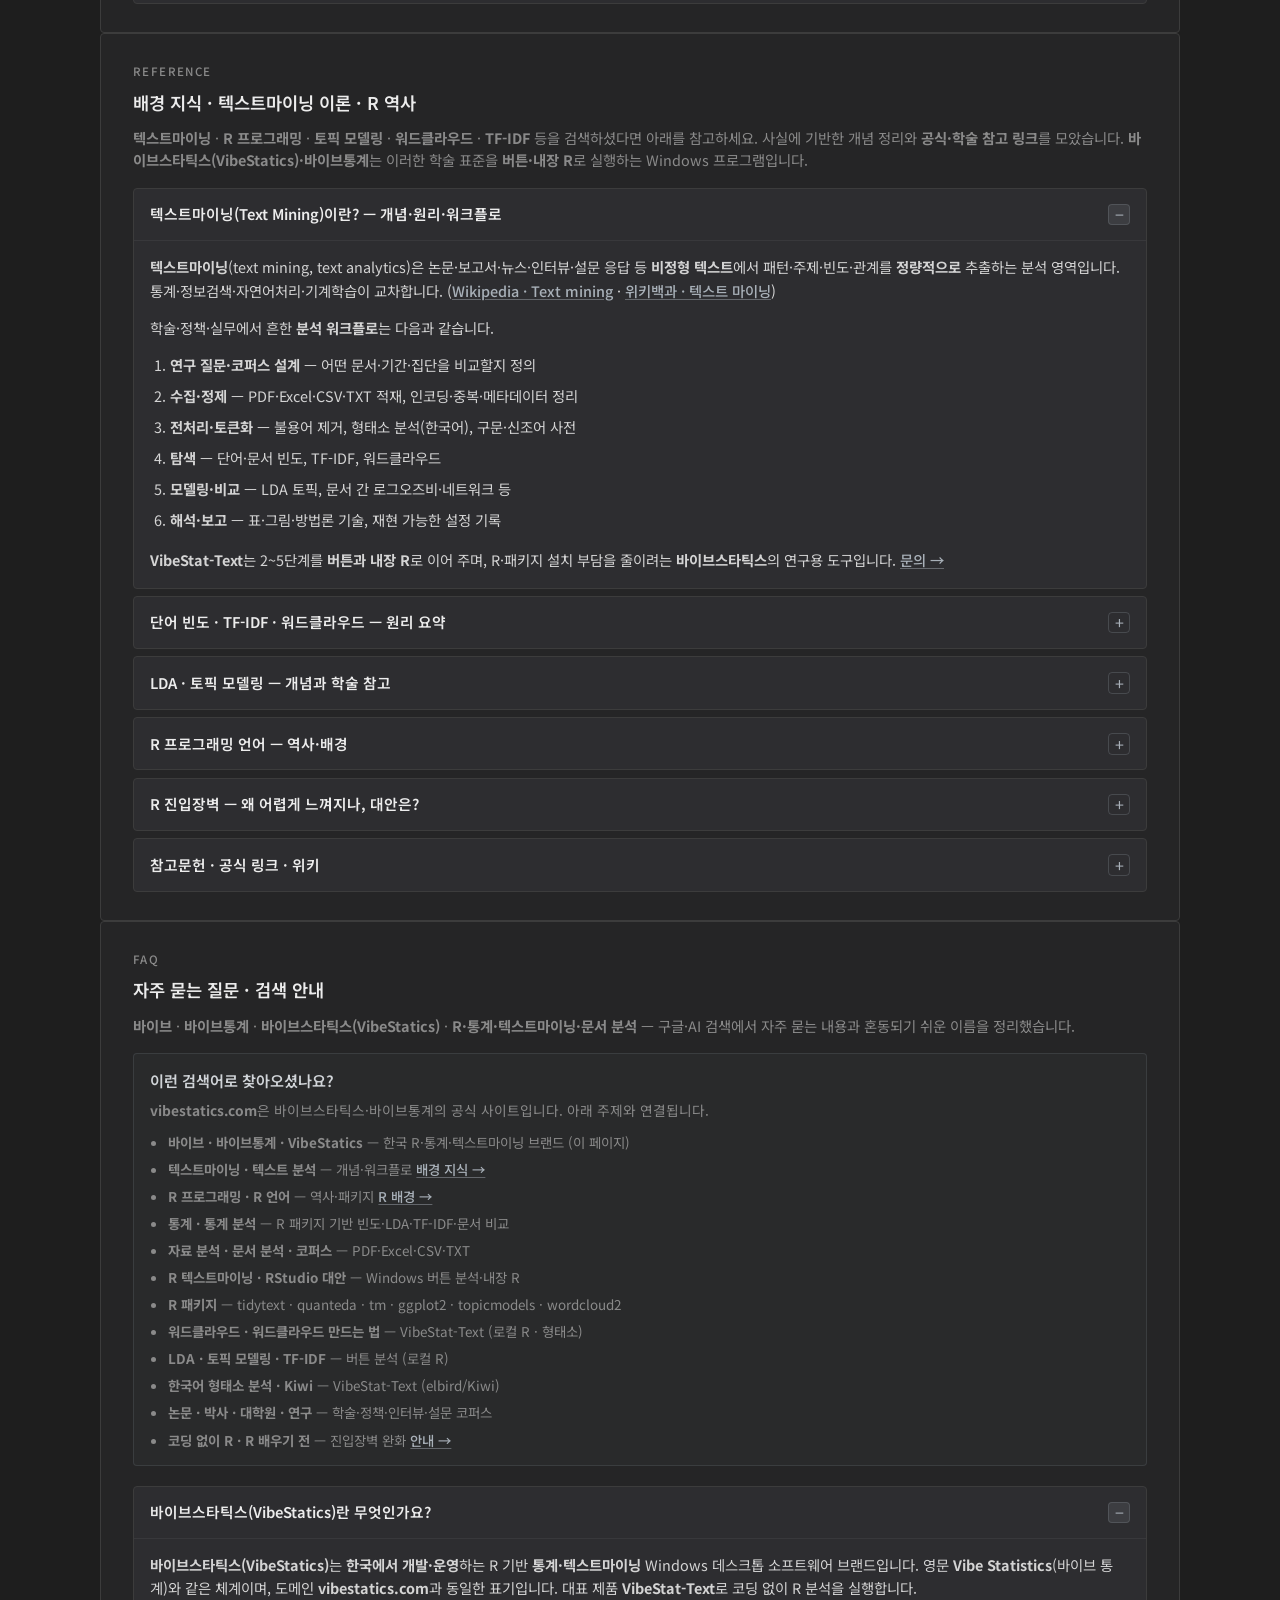
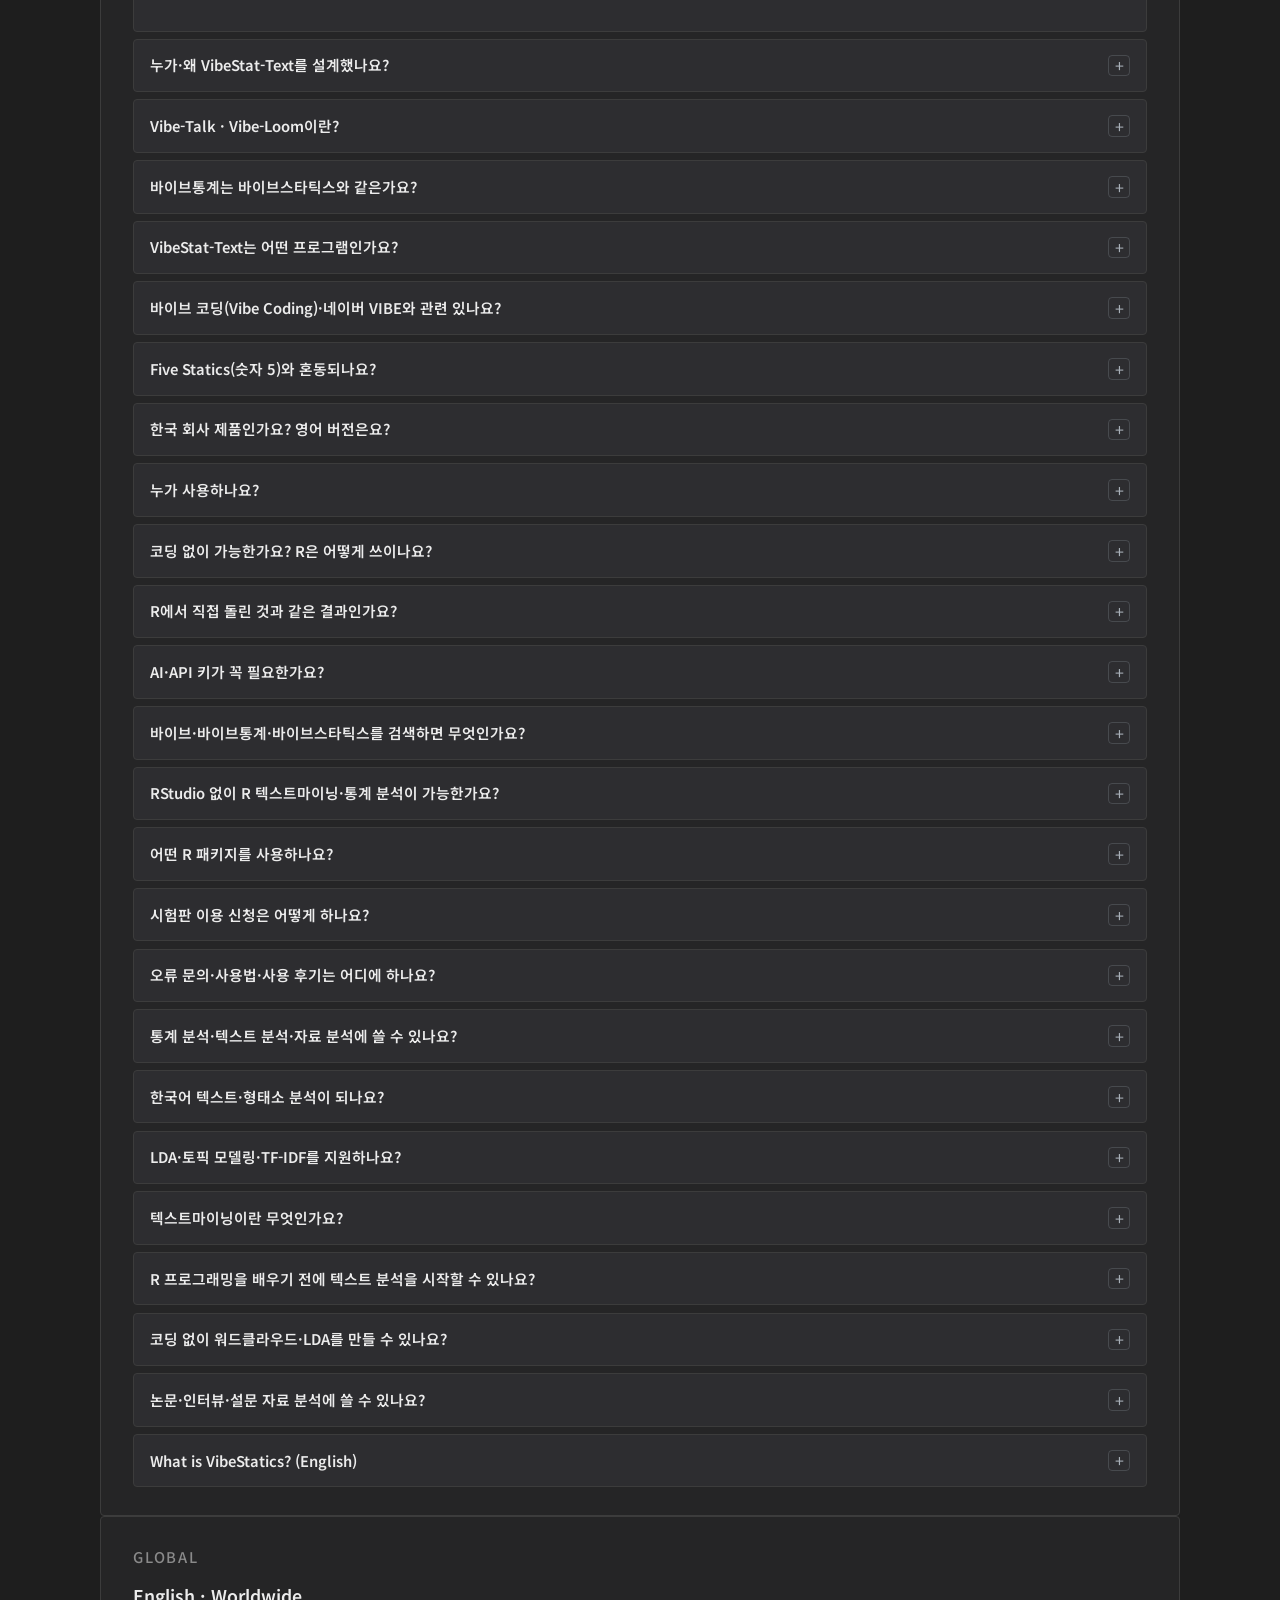
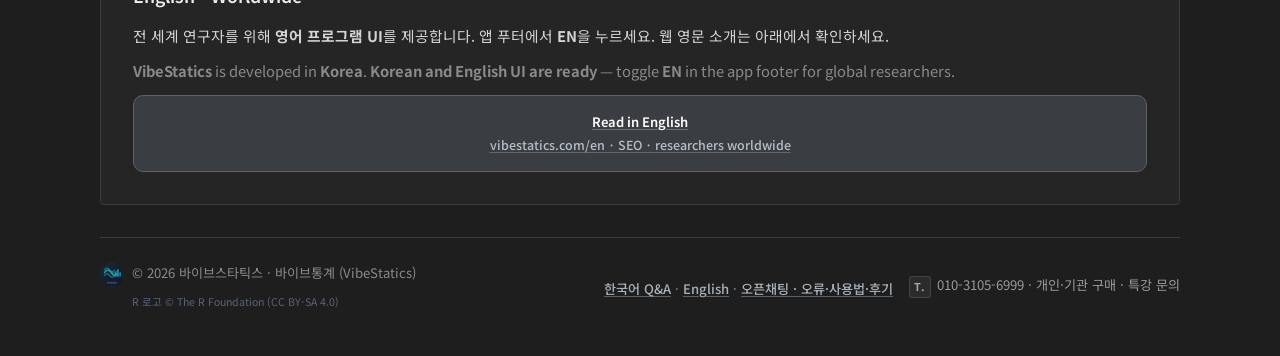
==== commit 21405cbc: "Update Korean download link to SP1_04 docs package (0712_04_1330). Co-authored-by: Cursor <cursorage" ====
--- a/index.html
+++ b/index.html
@@ -333,13 +333,13 @@
           · 한국어판 최초 인증번호: <strong>7777</strong>
         </p>
         <p class="hero-free-trial-meta">
-          한국어: 설치파일 · 설치안내 · 사용설명서 · 교재 (2026-07-11 · 0711VS_T_open_0705_2_pu)
+          한국어: 설치파일 · 설치안내 · 사용설명서 · 교재 (2026-07-12 · SP1_04 · OPEN_VibeStat-Text-SP1_04-docs_0712_04_1330)
           · 영어: Setup · Portable · Installation Guide · User Guide
         </p>
         <div class="hero-free-trial-actions">
           <a
             class="hero-free-trial-btn hero-free-trial-btn-ko"
-            href="https://drive.google.com/file/d/1l007_YzNHa4cMn8kLQmxtdnb9fn2eCAo/view?usp=sharing"
+            href="https://drive.google.com/file/d/1a2LNxpv6SoK-ZguuLc6TWON7FC3C9L7X/view?usp=sharing"
             target="_blank"
             rel="noopener noreferrer"
           >한국어판 다운로드</a>
@@ -359,8 +359,8 @@
           >오픈채팅방 · 오류문의 · 사용법 · 후기</a>
         </div>
         <p class="hero-free-trial-note">
-          <strong>2026-07-11</strong> 한국어판 다운로드 링크가
-          <a href="https://drive.google.com/file/d/1l007_YzNHa4cMn8kLQmxtdnb9fn2eCAo/view?usp=sharing" target="_blank" rel="noopener noreferrer"><strong>0711VS_T_open_0705_2_pu.zip</strong></a>로 갱신되었습니다.
+          <strong>2026-07-12</strong> 한국어판 다운로드 링크가
+          <a href="https://drive.google.com/file/d/1a2LNxpv6SoK-ZguuLc6TWON7FC3C9L7X/view?usp=sharing" target="_blank" rel="noopener noreferrer"><strong>OPEN_VibeStat-Text-SP1_04-docs_0712_04_1330.zip</strong></a>로 갱신되었습니다.
           예전 페이지·캐시로 다운로드가 안 되면 <a href="#download">아래 다운로드</a>에서
           <strong>새로고침(Ctrl+F5)</strong> 후 다시 시도해 주세요.
         </p>
@@ -722,24 +722,24 @@
         압축 해제 후 <strong>설치안내</strong>와 <strong>사용설명서</strong>를 먼저 확인해 주세요.
       </p>
       <p class="download-cache-notice" role="note">
-        <span class="download-cache-notice-title">다운로드가 안 되거나 예전 파일이 열릴 때 (2026-07-11 갱신)</span>
-        이전 시험판 ZIP은 Google Drive <strong>휴지통</strong>으로 옮겼습니다.
+        <span class="download-cache-notice-title">다운로드가 안 되거나 예전 파일이 열릴 때 (2026-07-12 갱신)</span>
+        이전 시험판 ZIP은 Google Drive <strong>휴지통</strong>으로 옮겼을 수 있습니다.
         예전에 이 페이지를 열어 두셨거나, 브라우저·Google 계정 <strong>쿠키·캐시</strong> 때문에
         <strong>예전 링크</strong>로 연결될 수 있습니다.
         아래 <strong>「한국어판 다운로드」</strong>를 다시 누르거나, 이 페이지를
         <strong>새로고침(Ctrl+F5)</strong>한 뒤 시도해 주세요.
         정식 파일명:
-        <code>0711VS_T_open_0705_2_pu.zip</code>
+        <code>OPEN_VibeStat-Text-SP1_04-docs_0712_04_1330.zip</code>
         · Google Drive 공식 배포
       </p>
       <a
         class="btn btn-download-ko btn-full"
-        href="https://drive.google.com/file/d/1l007_YzNHa4cMn8kLQmxtdnb9fn2eCAo/view?usp=sharing"
+        href="https://drive.google.com/file/d/1a2LNxpv6SoK-ZguuLc6TWON7FC3C9L7X/view?usp=sharing"
         target="_blank"
         rel="noopener noreferrer"
       >
         <span class="btn-label">한국어판 다운로드</span>
-        <span class="btn-meta">Google Drive · 설치파일 · 설치안내 · 사용설명서 · 교재 (2026-07-11 · 0711VS_T_open_0705_2_pu)</span>
+        <span class="btn-meta">Google Drive · 설치파일 · 설치안내 · 사용설명서 · 교재 (2026-07-12 · SP1_04)</span>
       </a>
       <a
         class="btn btn-download-en btn-full"
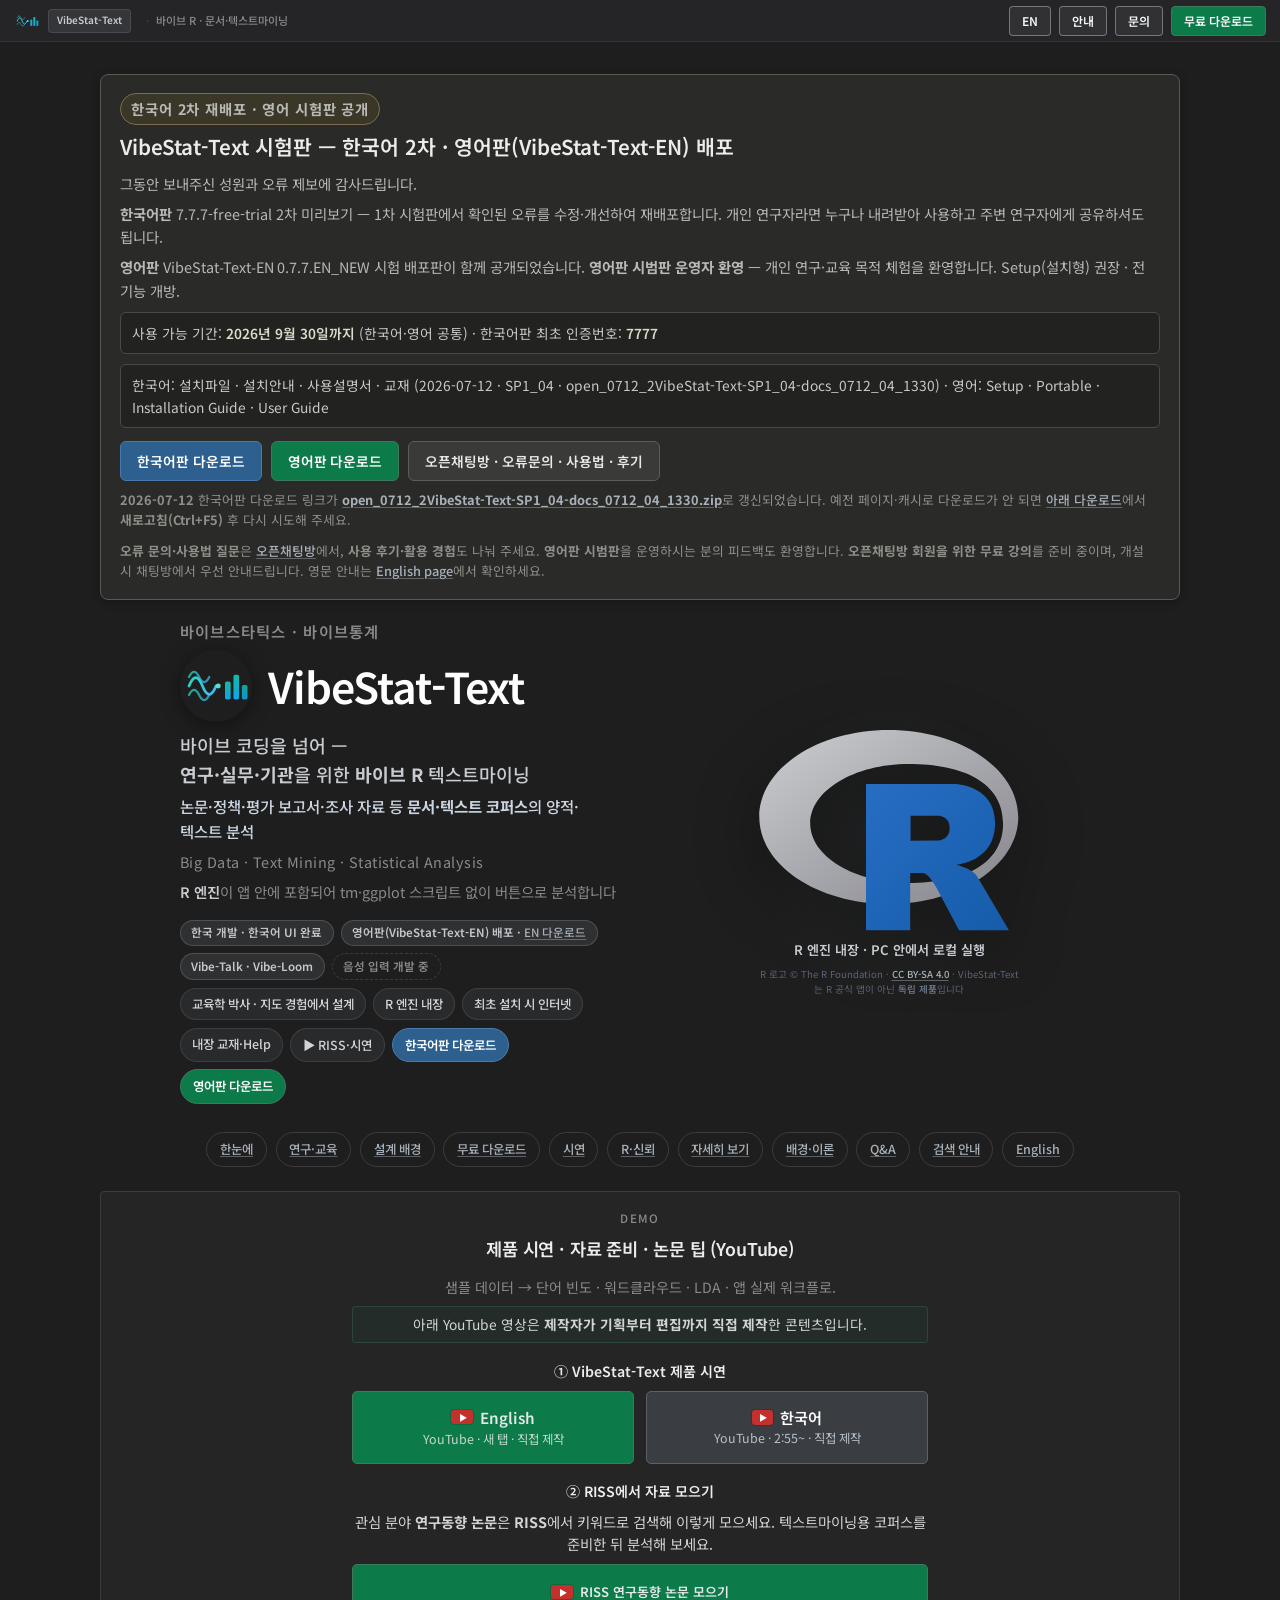
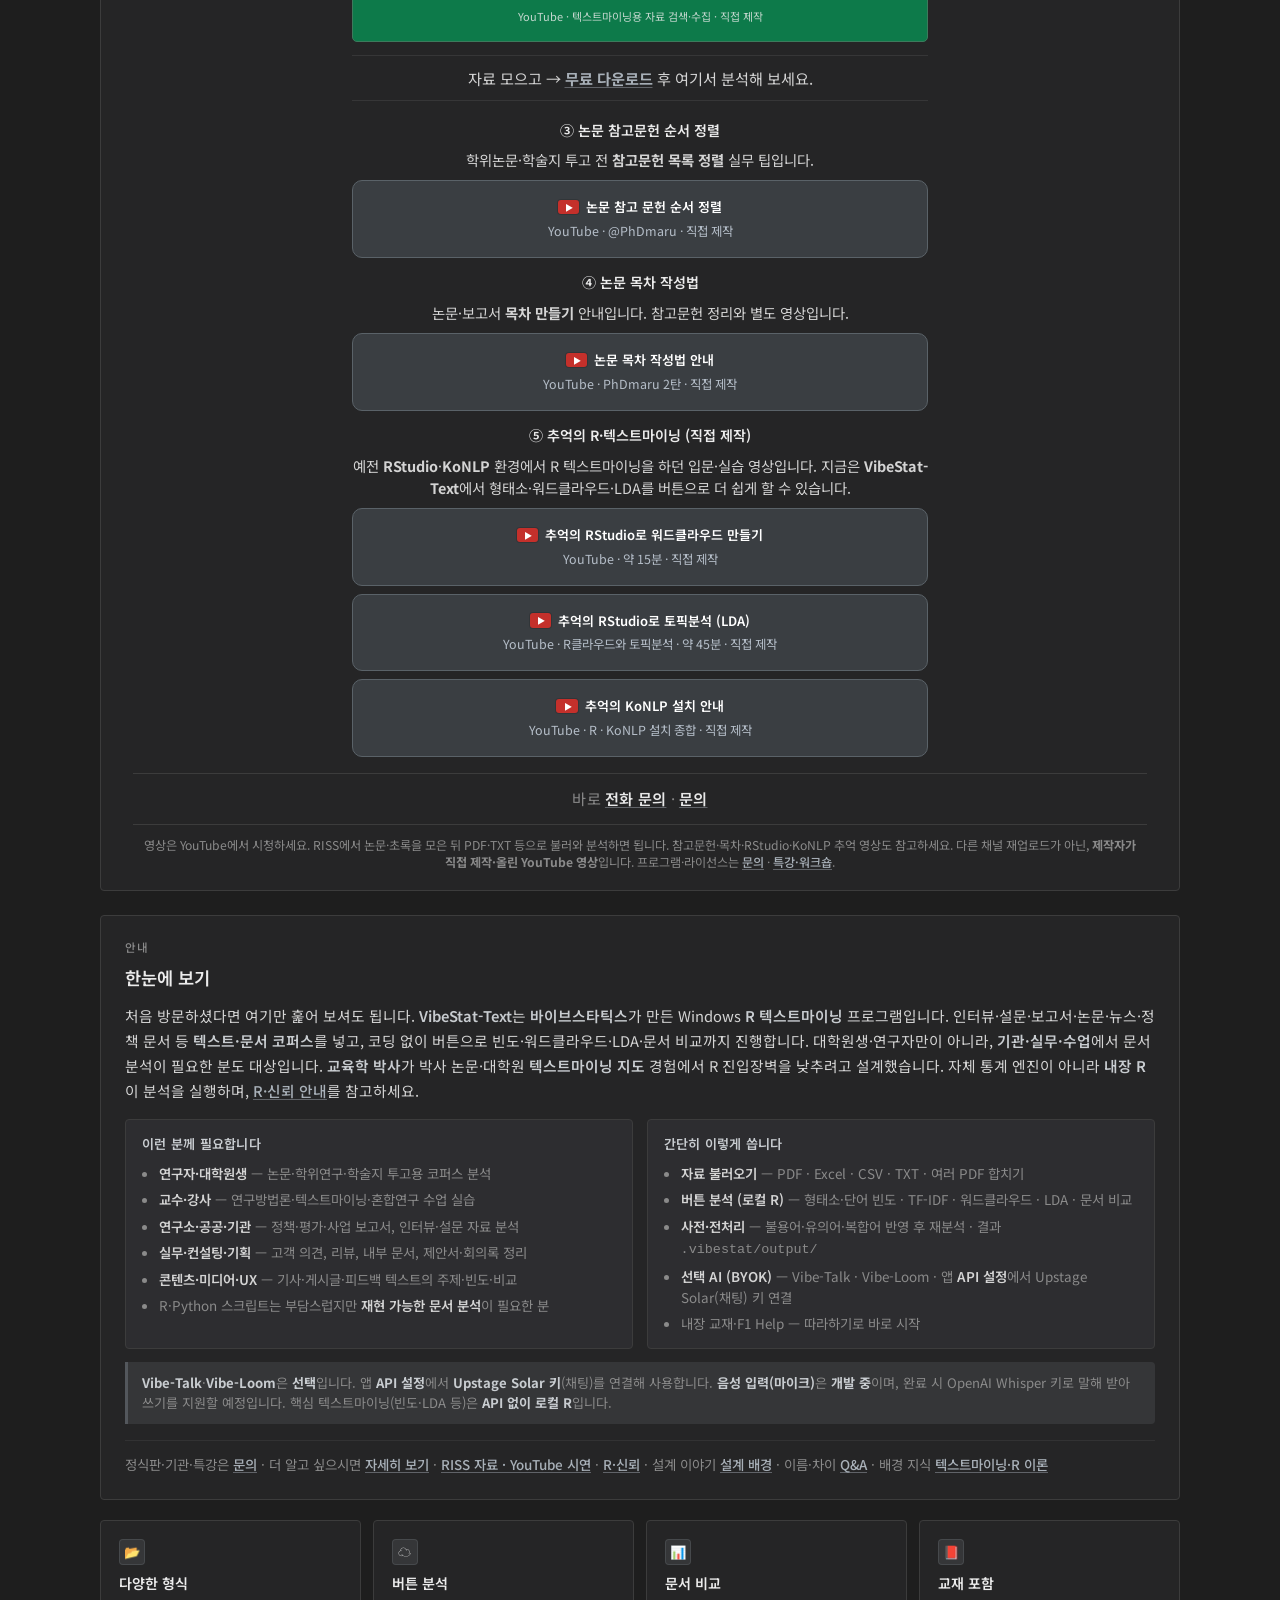
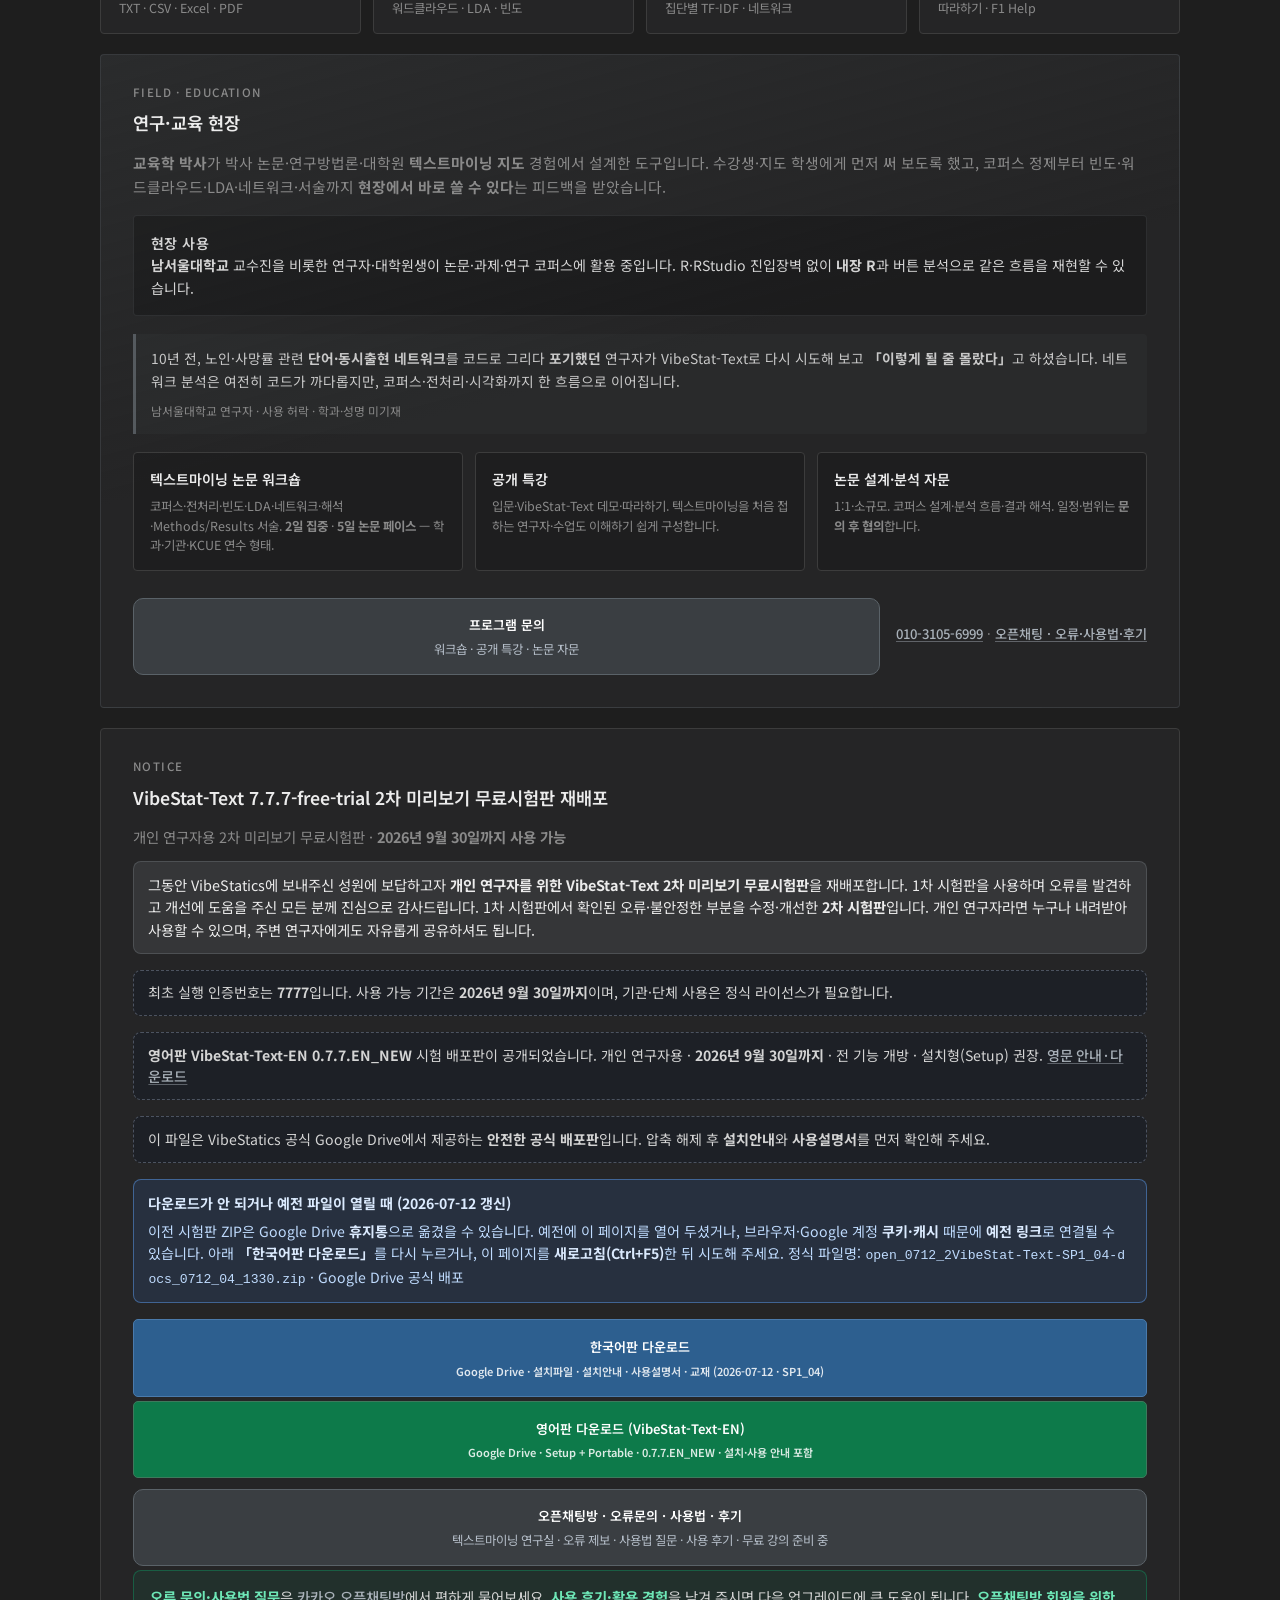
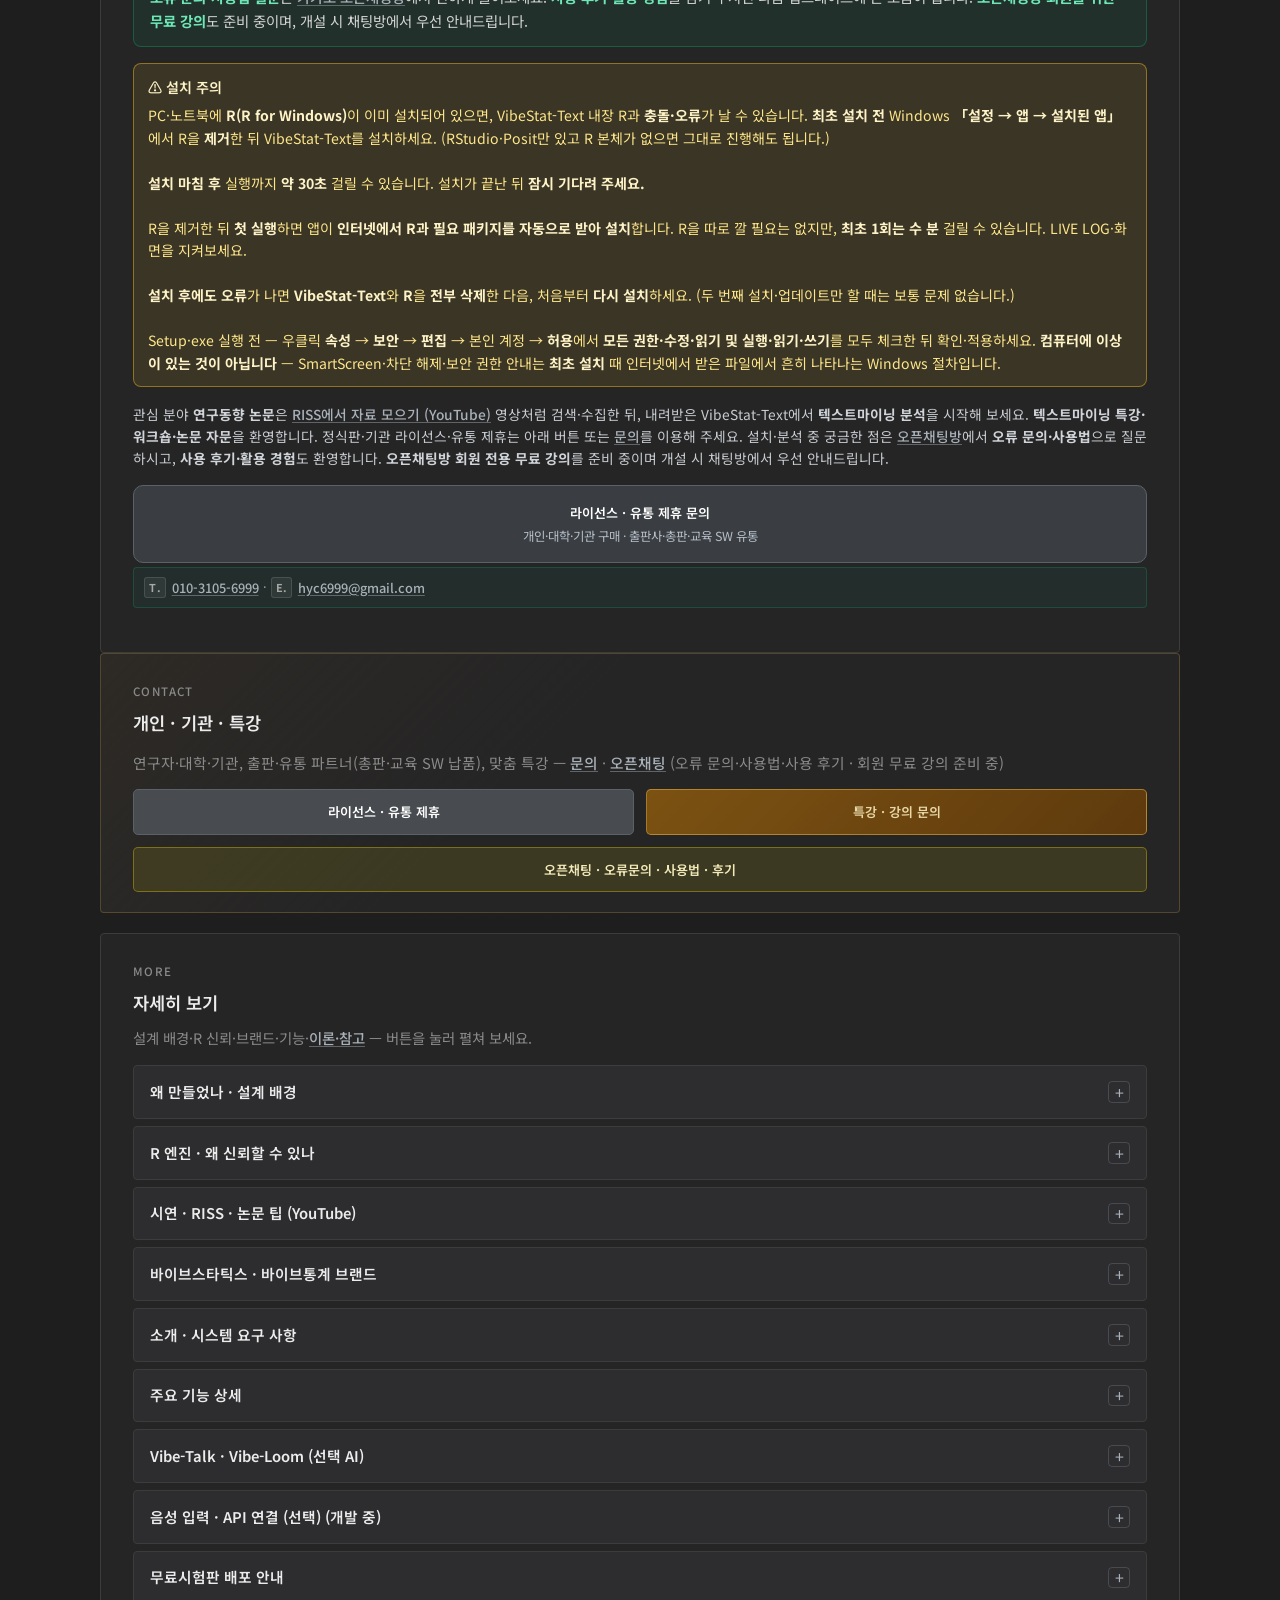
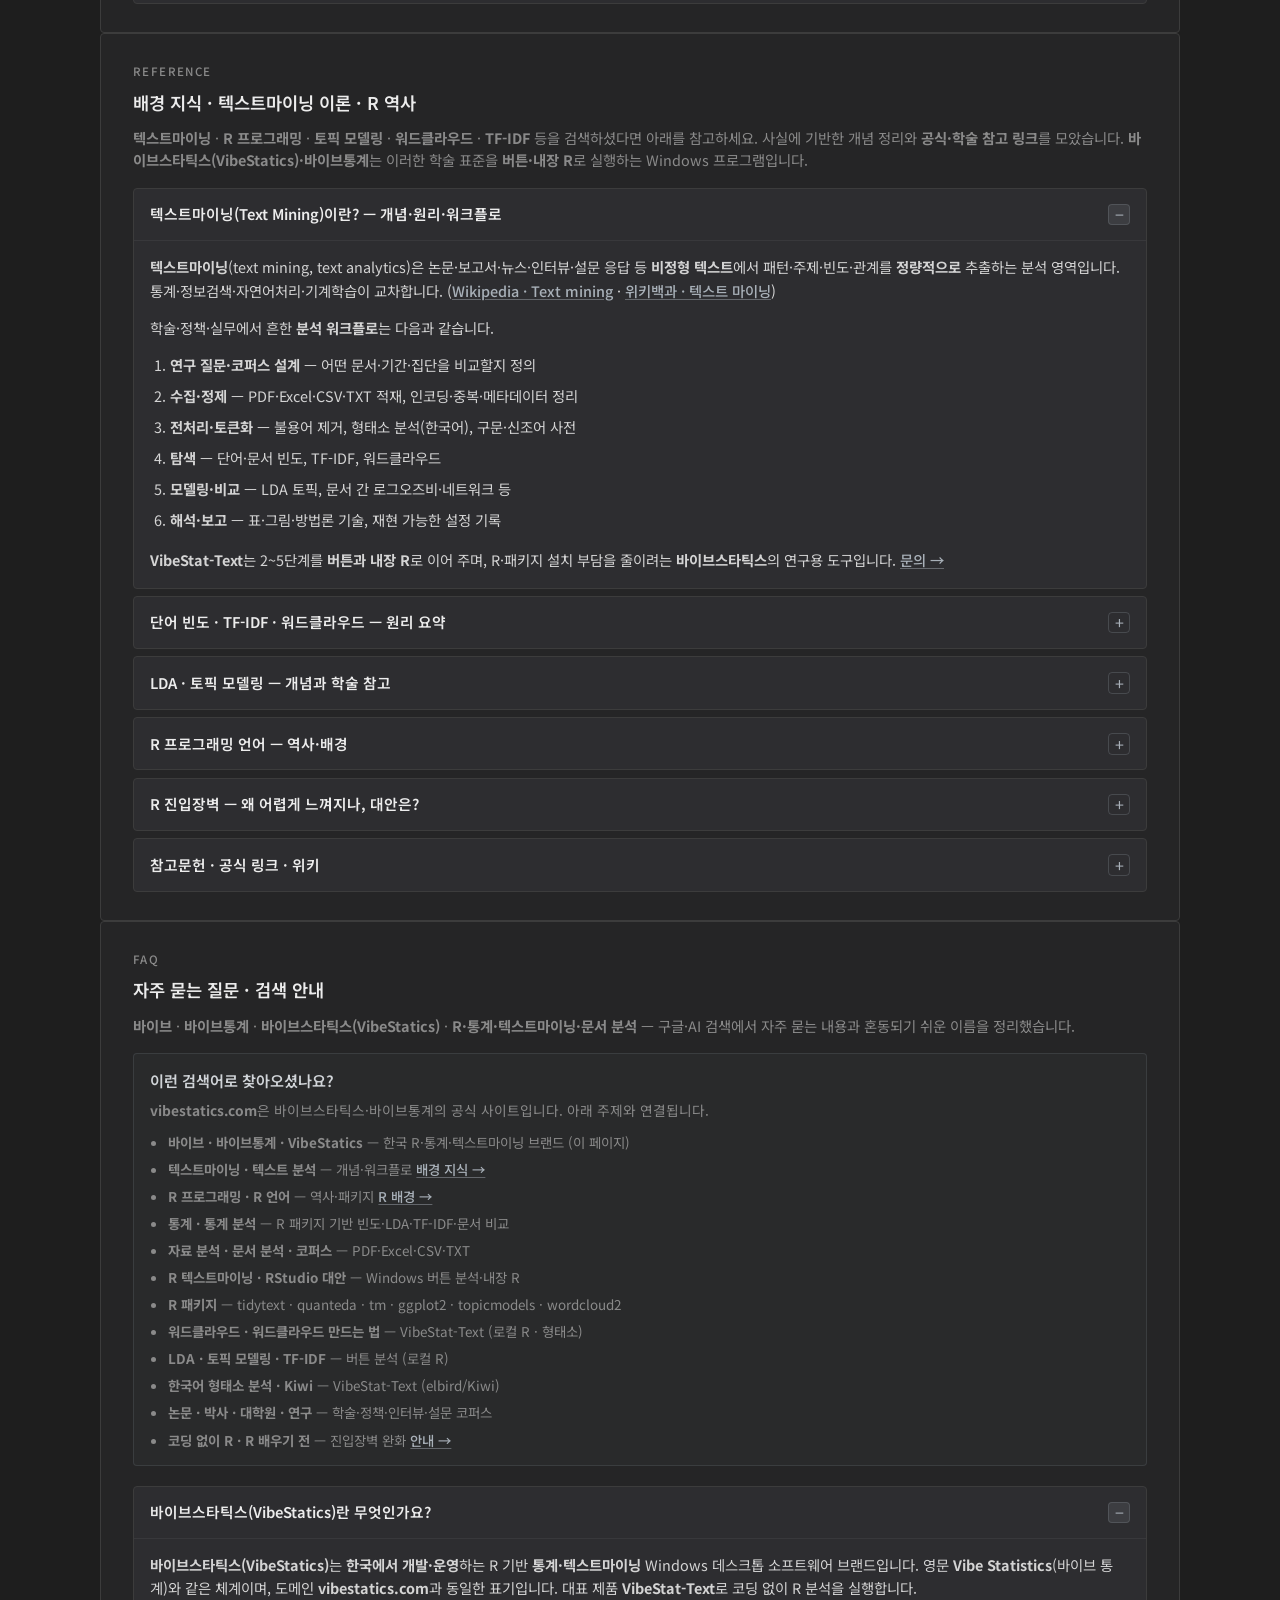
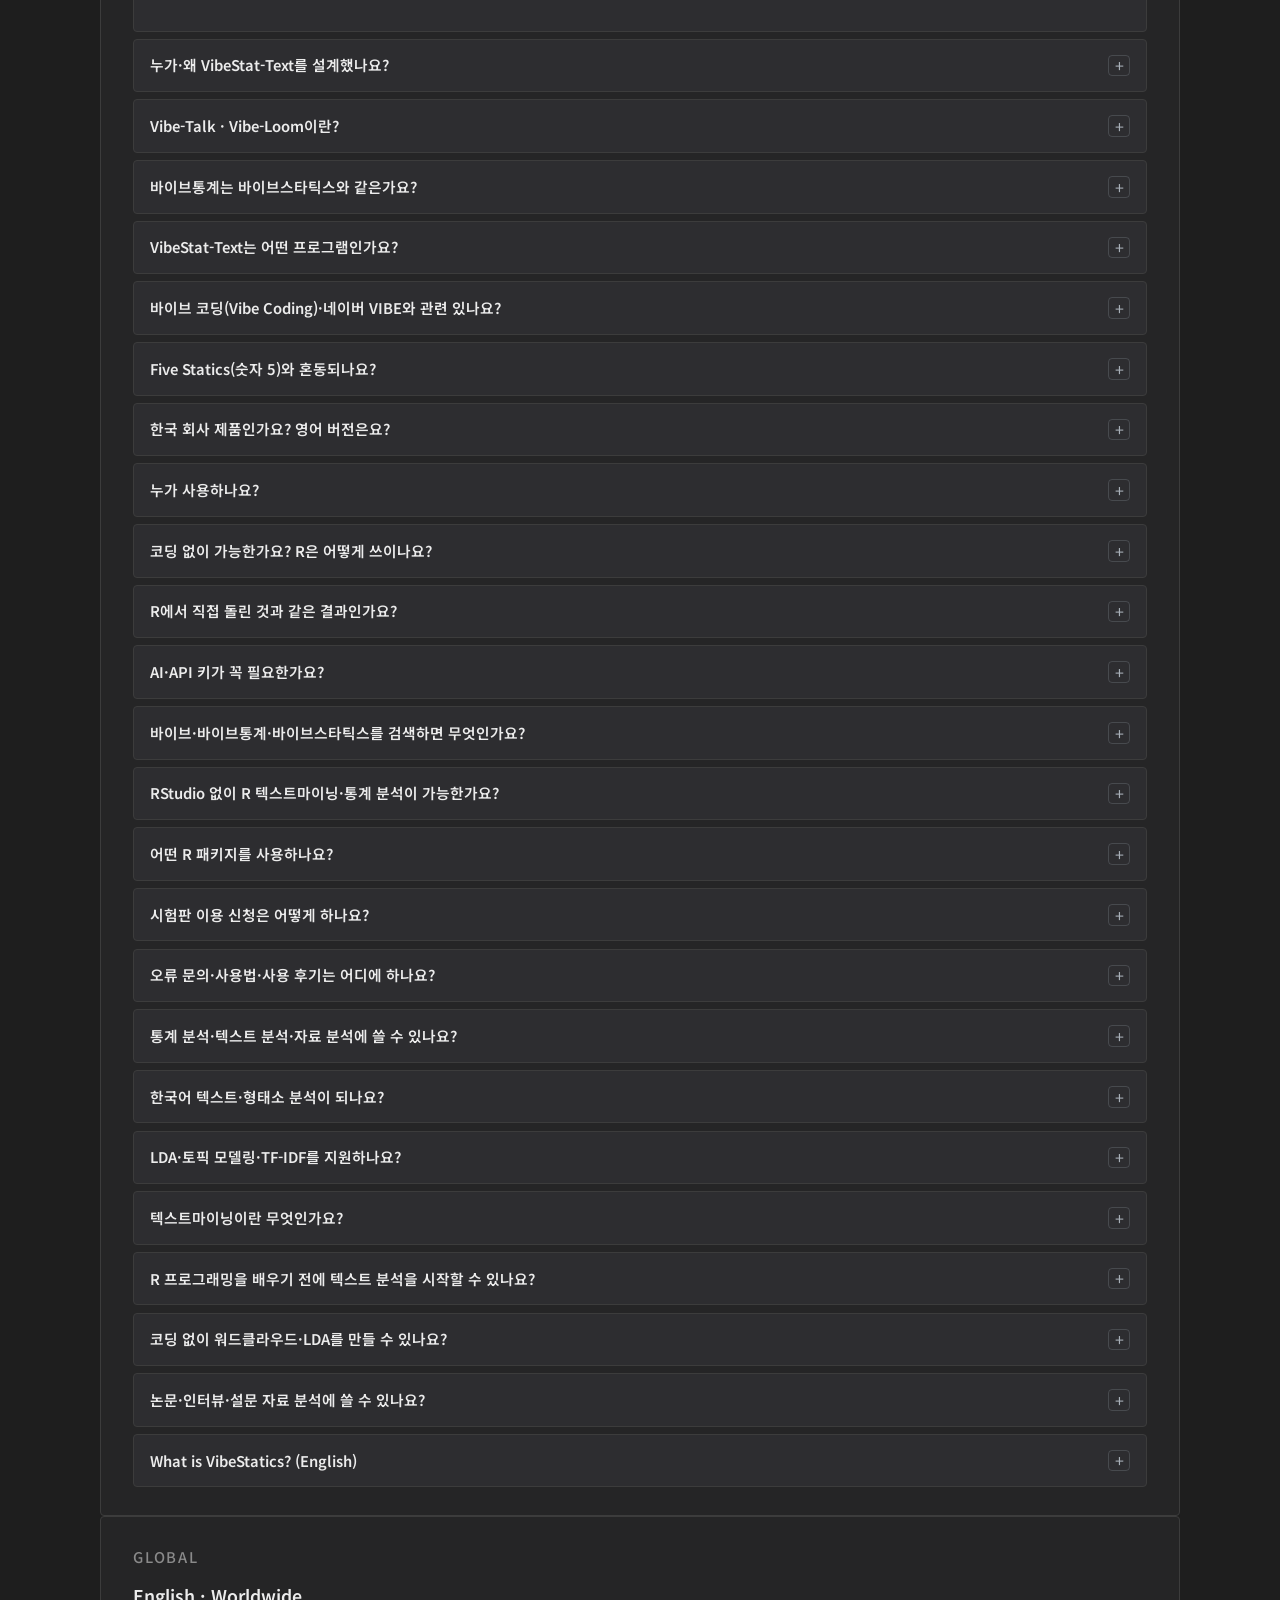
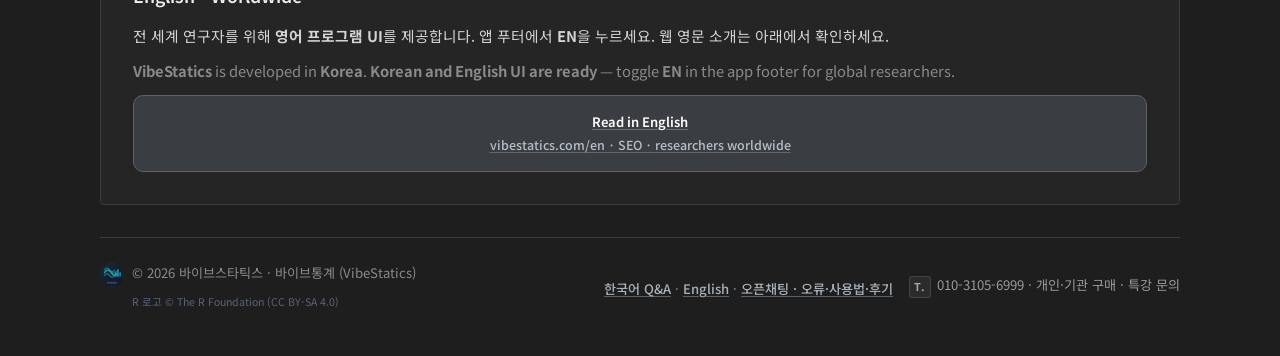
==== commit d65692f3: "Update Korean download link to open_0712_2 SP1_04 docs zip. Co-authored-by: Cursor <cursoragent@curs" ====
--- a/index.html
+++ b/index.html
@@ -333,13 +333,13 @@
           · 한국어판 최초 인증번호: <strong>7777</strong>
         </p>
         <p class="hero-free-trial-meta">
-          한국어: 설치파일 · 설치안내 · 사용설명서 · 교재 (2026-07-12 · SP1_04 · OPEN_VibeStat-Text-SP1_04-docs_0712_04_1330)
+          한국어: 설치파일 · 설치안내 · 사용설명서 · 교재 (2026-07-12 · SP1_04 · open_0712_2VibeStat-Text-SP1_04-docs_0712_04_1330)
           · 영어: Setup · Portable · Installation Guide · User Guide
         </p>
         <div class="hero-free-trial-actions">
           <a
             class="hero-free-trial-btn hero-free-trial-btn-ko"
-            href="https://drive.google.com/file/d/1a2LNxpv6SoK-ZguuLc6TWON7FC3C9L7X/view?usp=sharing"
+            href="https://drive.google.com/file/d/1Zv8jLVtXfd9vzHyI7Bcju9C38nTX1oeF/view?usp=sharing"
             target="_blank"
             rel="noopener noreferrer"
           >한국어판 다운로드</a>
@@ -360,7 +360,7 @@
         </div>
         <p class="hero-free-trial-note">
           <strong>2026-07-12</strong> 한국어판 다운로드 링크가
-          <a href="https://drive.google.com/file/d/1a2LNxpv6SoK-ZguuLc6TWON7FC3C9L7X/view?usp=sharing" target="_blank" rel="noopener noreferrer"><strong>OPEN_VibeStat-Text-SP1_04-docs_0712_04_1330.zip</strong></a>로 갱신되었습니다.
+          <a href="https://drive.google.com/file/d/1Zv8jLVtXfd9vzHyI7Bcju9C38nTX1oeF/view?usp=sharing" target="_blank" rel="noopener noreferrer"><strong>open_0712_2VibeStat-Text-SP1_04-docs_0712_04_1330.zip</strong></a>로 갱신되었습니다.
           예전 페이지·캐시로 다운로드가 안 되면 <a href="#download">아래 다운로드</a>에서
           <strong>새로고침(Ctrl+F5)</strong> 후 다시 시도해 주세요.
         </p>
@@ -729,12 +729,12 @@
         아래 <strong>「한국어판 다운로드」</strong>를 다시 누르거나, 이 페이지를
         <strong>새로고침(Ctrl+F5)</strong>한 뒤 시도해 주세요.
         정식 파일명:
-        <code>OPEN_VibeStat-Text-SP1_04-docs_0712_04_1330.zip</code>
+        <code>open_0712_2VibeStat-Text-SP1_04-docs_0712_04_1330.zip</code>
         · Google Drive 공식 배포
       </p>
       <a
         class="btn btn-download-ko btn-full"
-        href="https://drive.google.com/file/d/1a2LNxpv6SoK-ZguuLc6TWON7FC3C9L7X/view?usp=sharing"
+        href="https://drive.google.com/file/d/1Zv8jLVtXfd9vzHyI7Bcju9C38nTX1oeF/view?usp=sharing"
         target="_blank"
         rel="noopener noreferrer"
       >
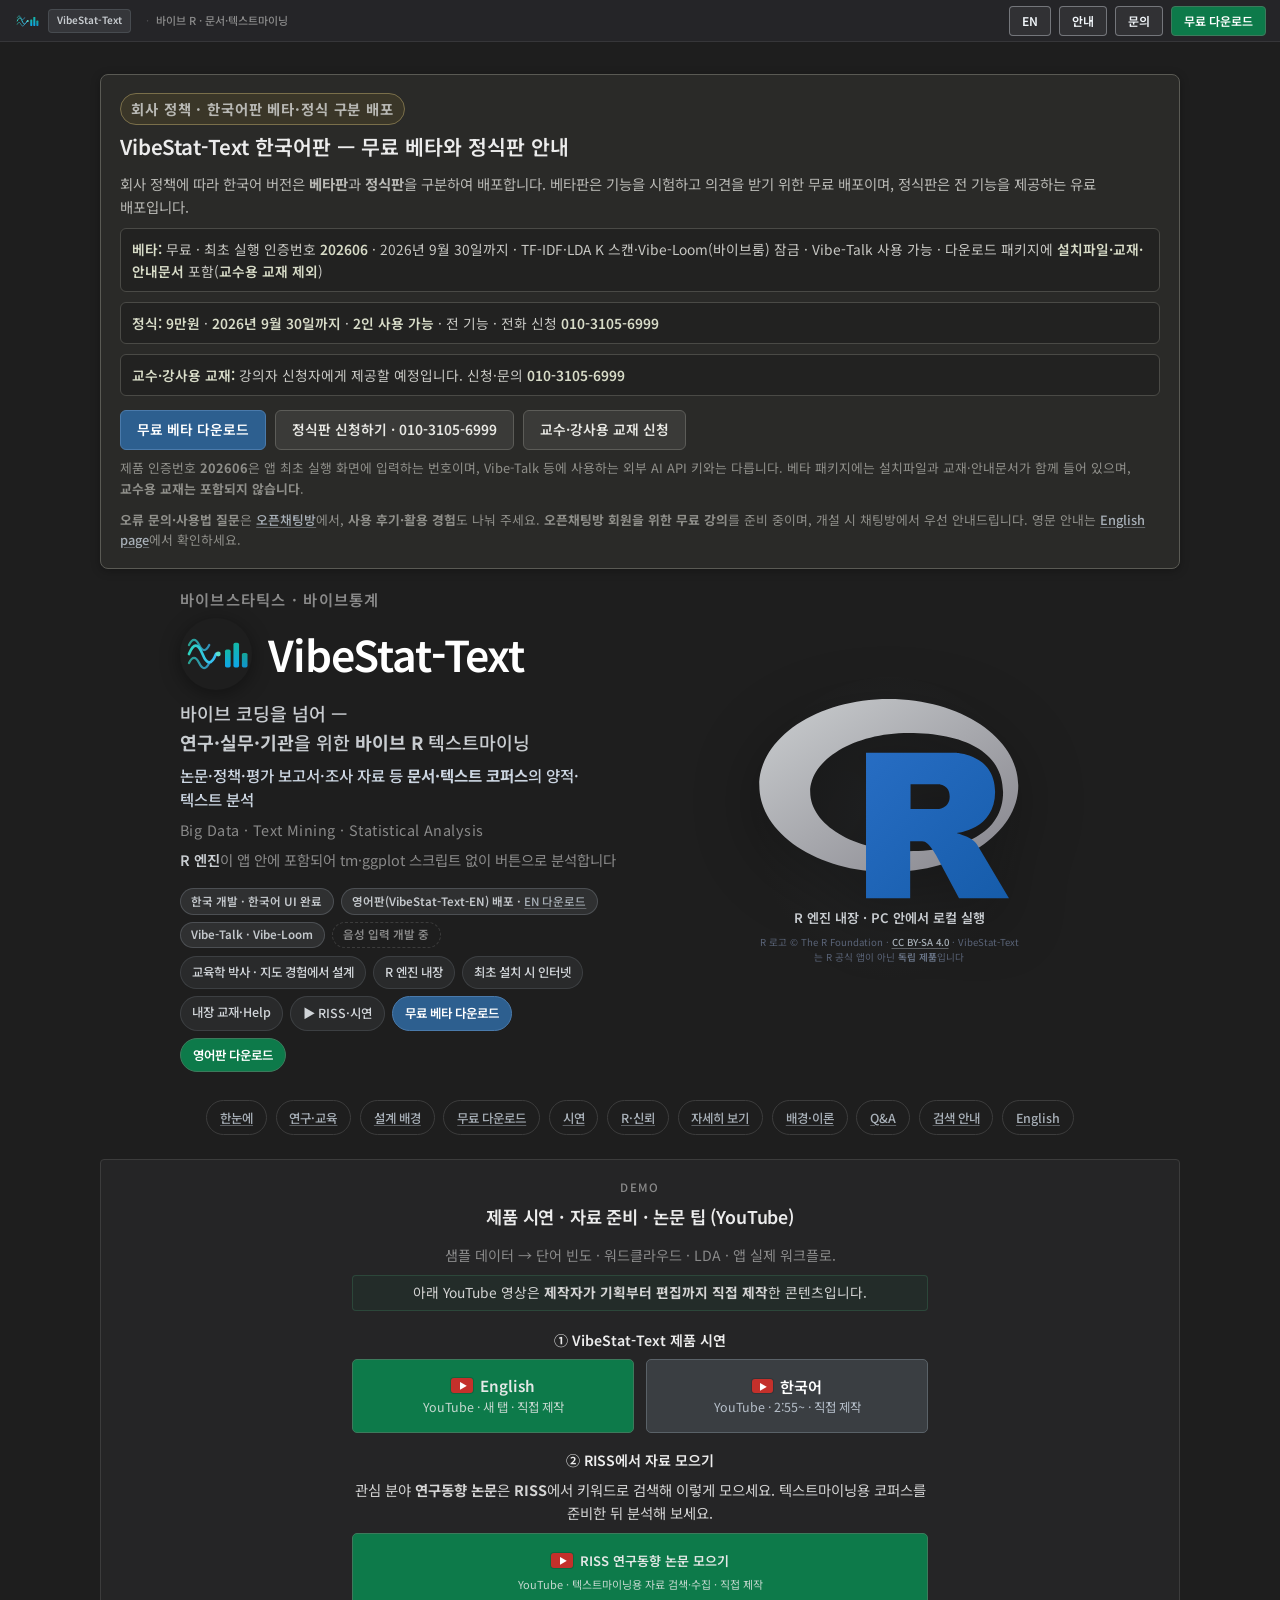
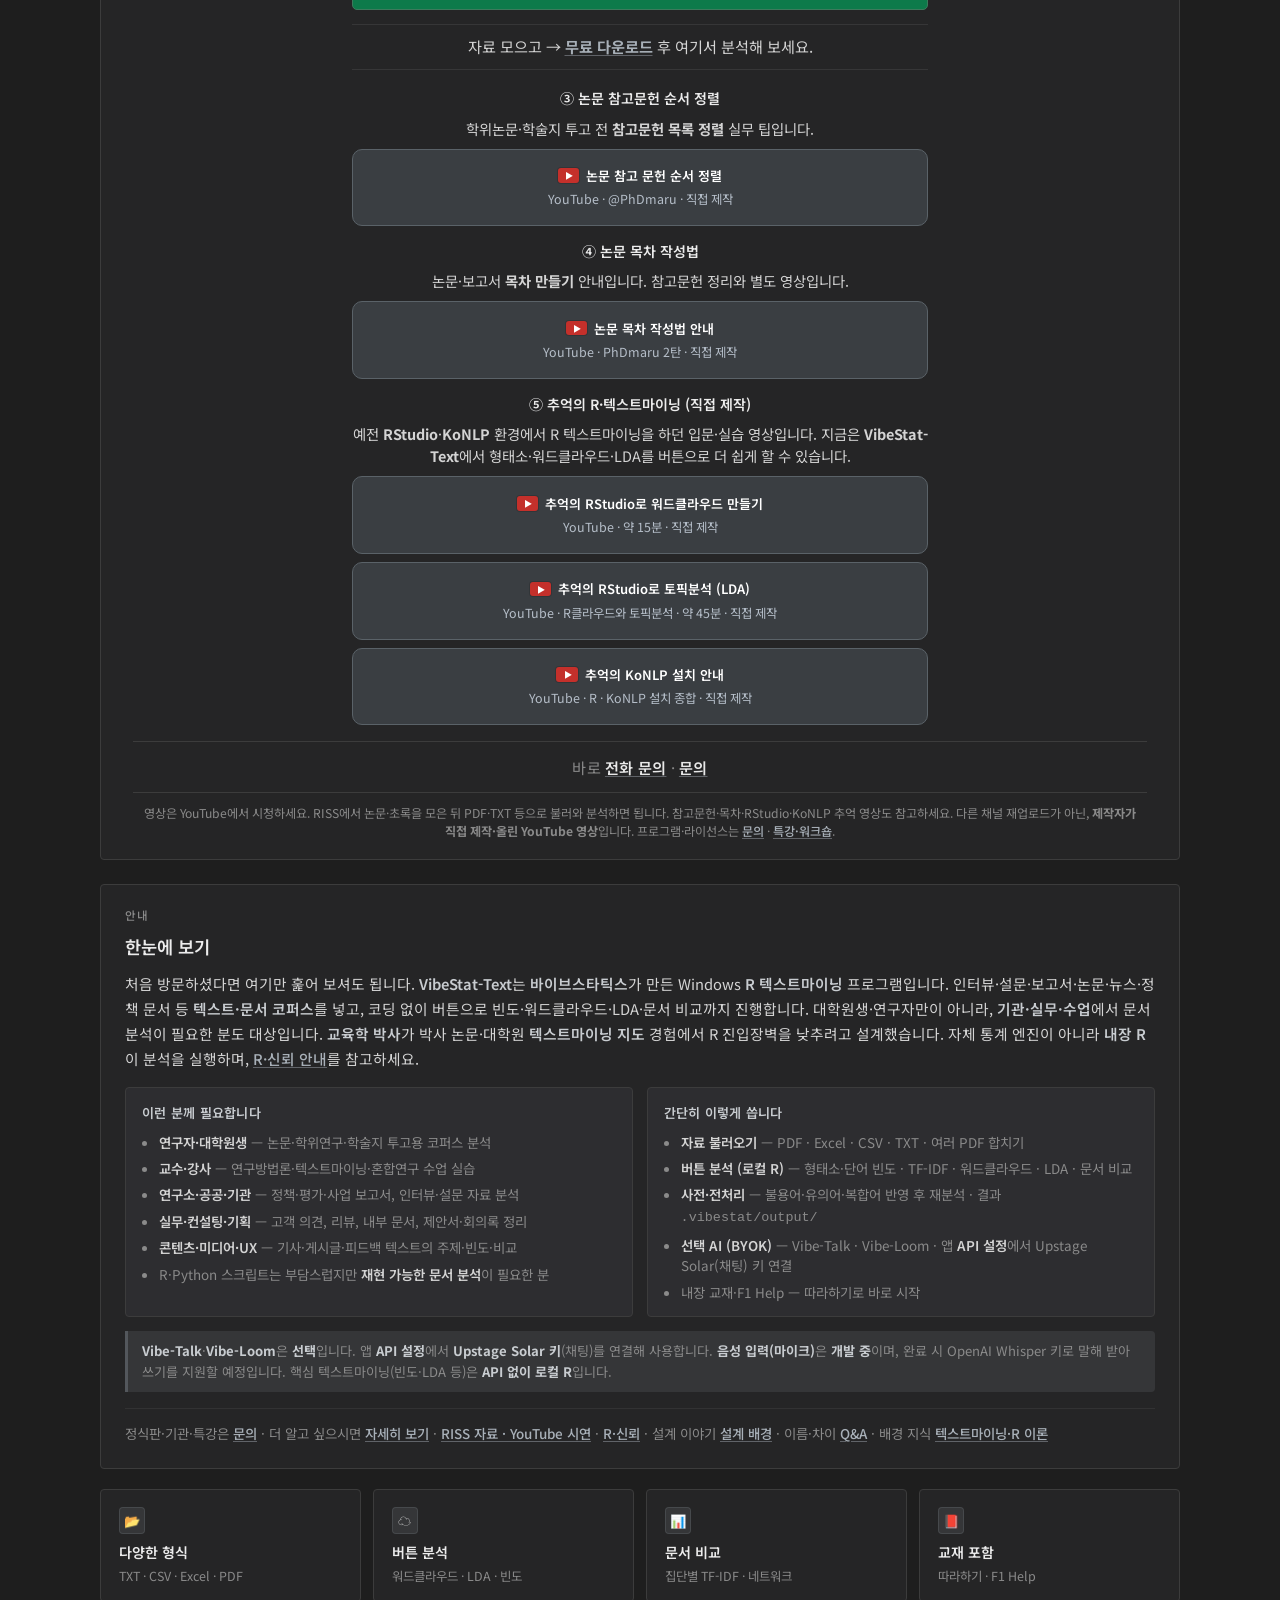
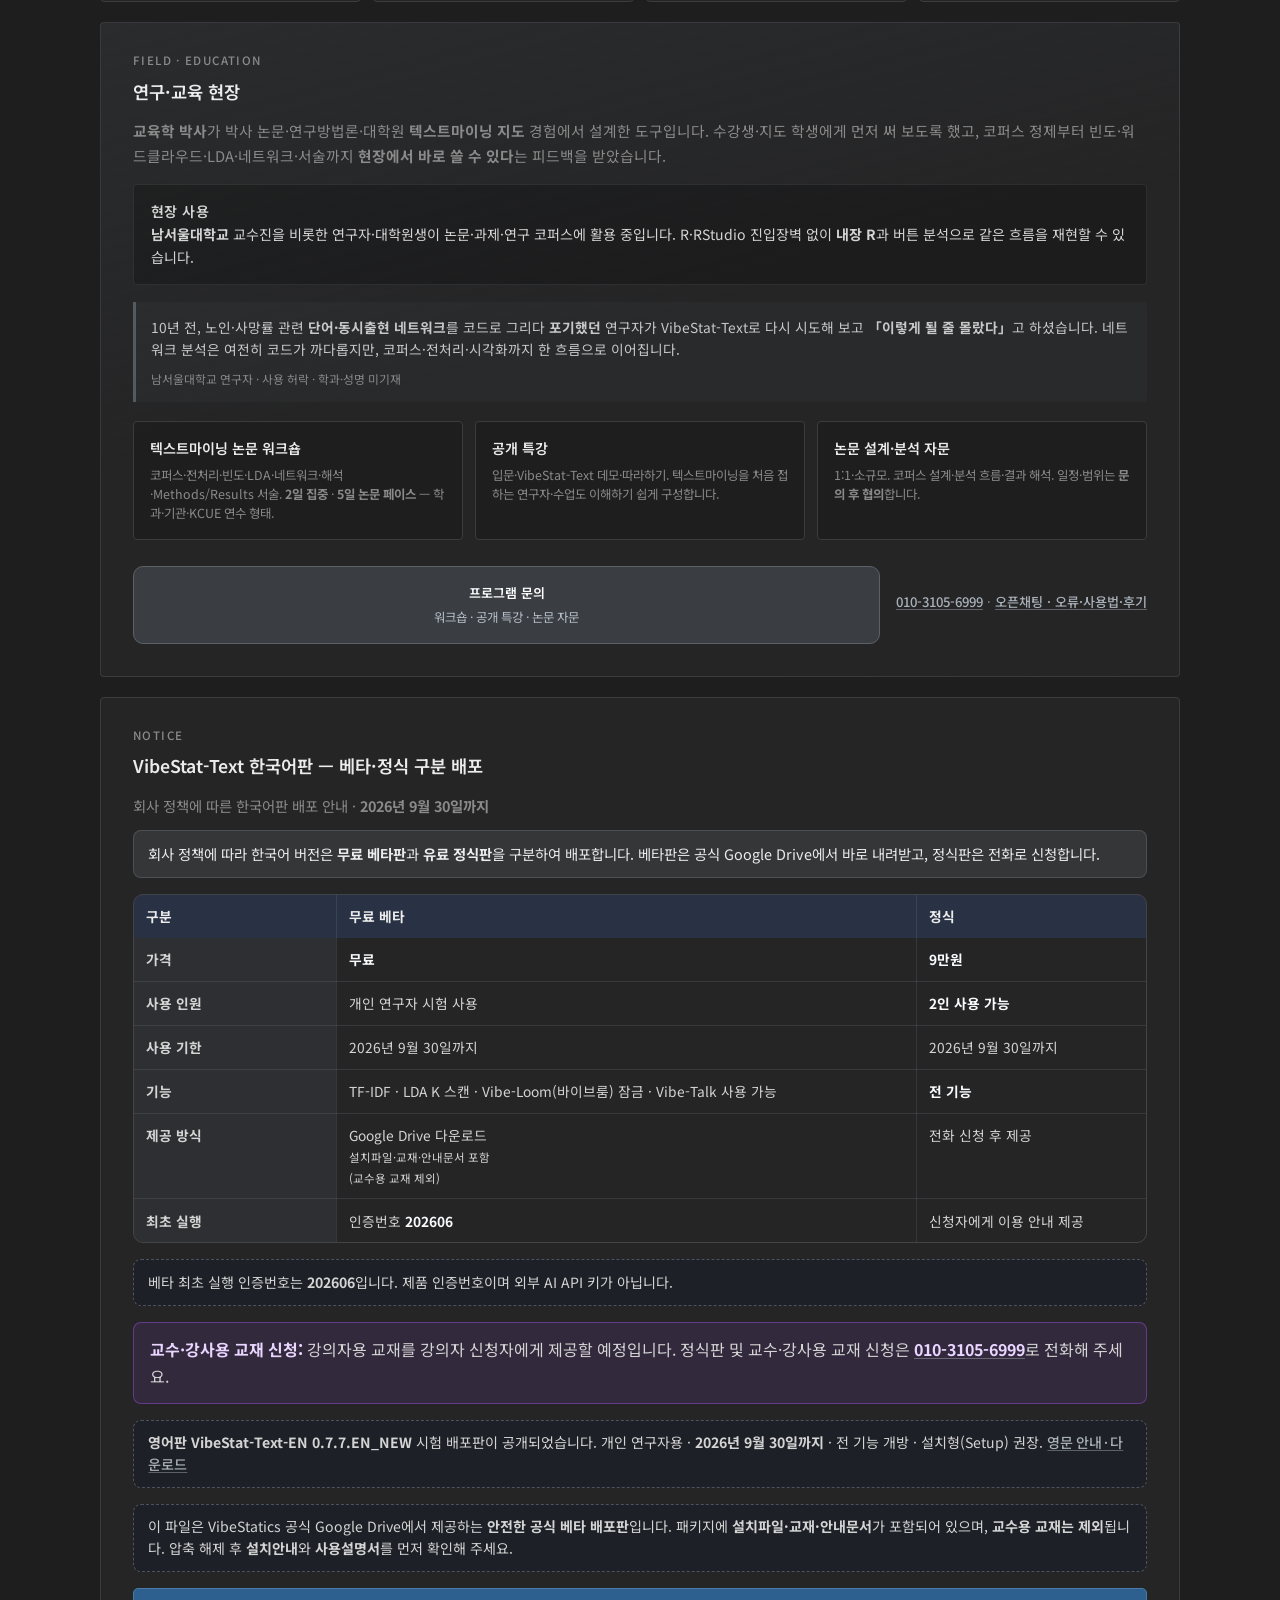
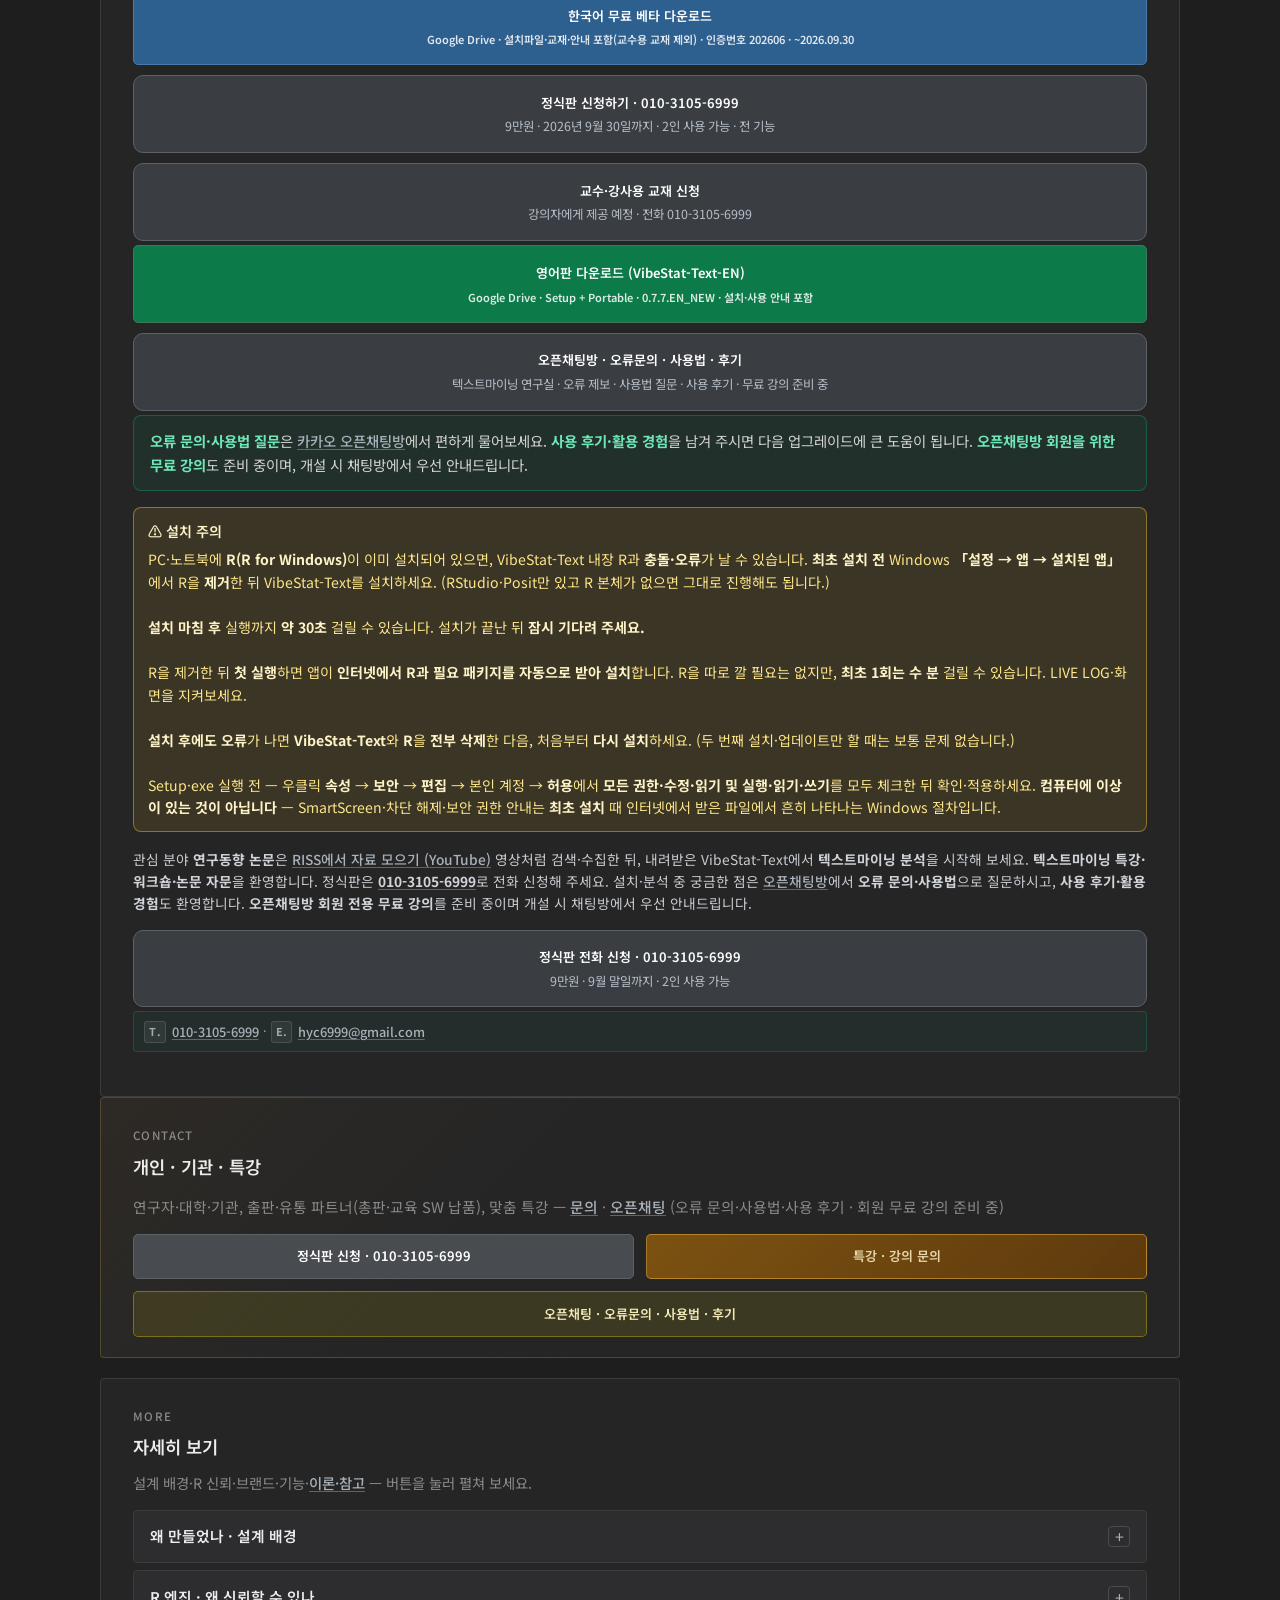
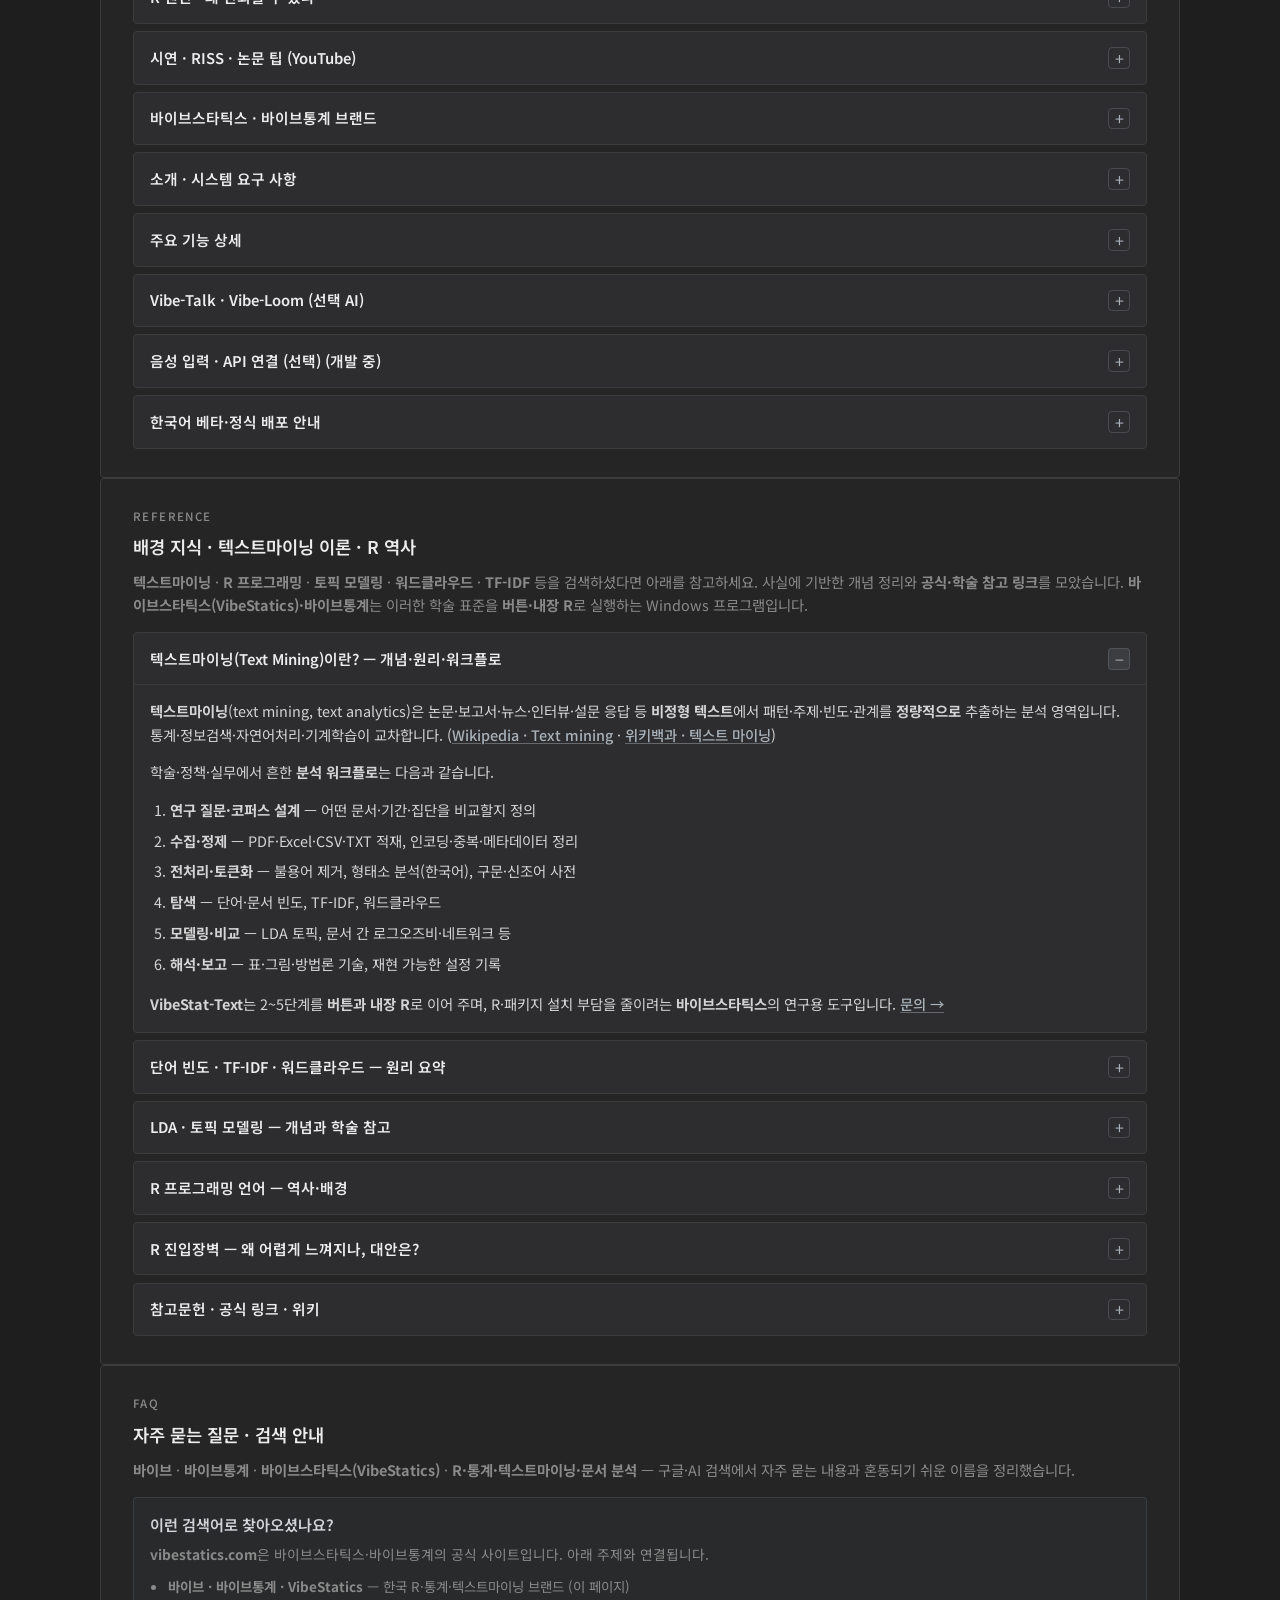
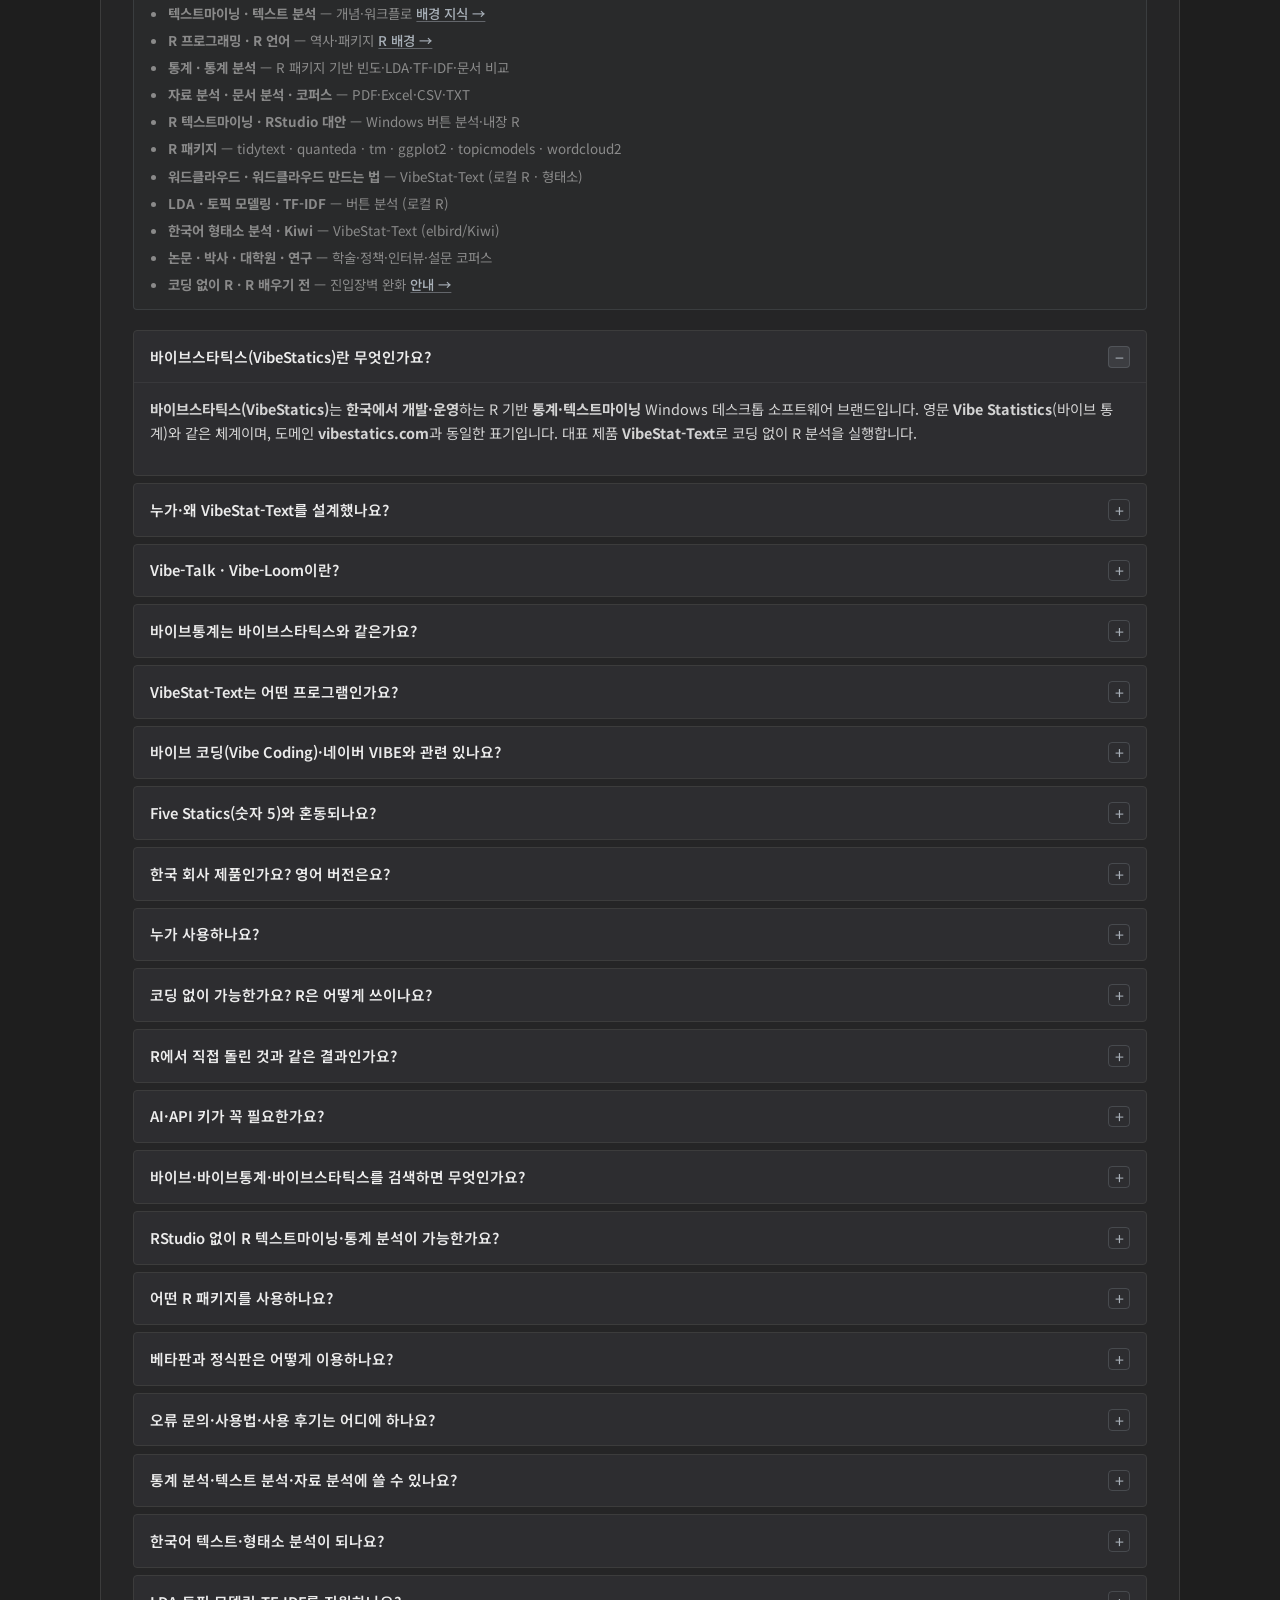
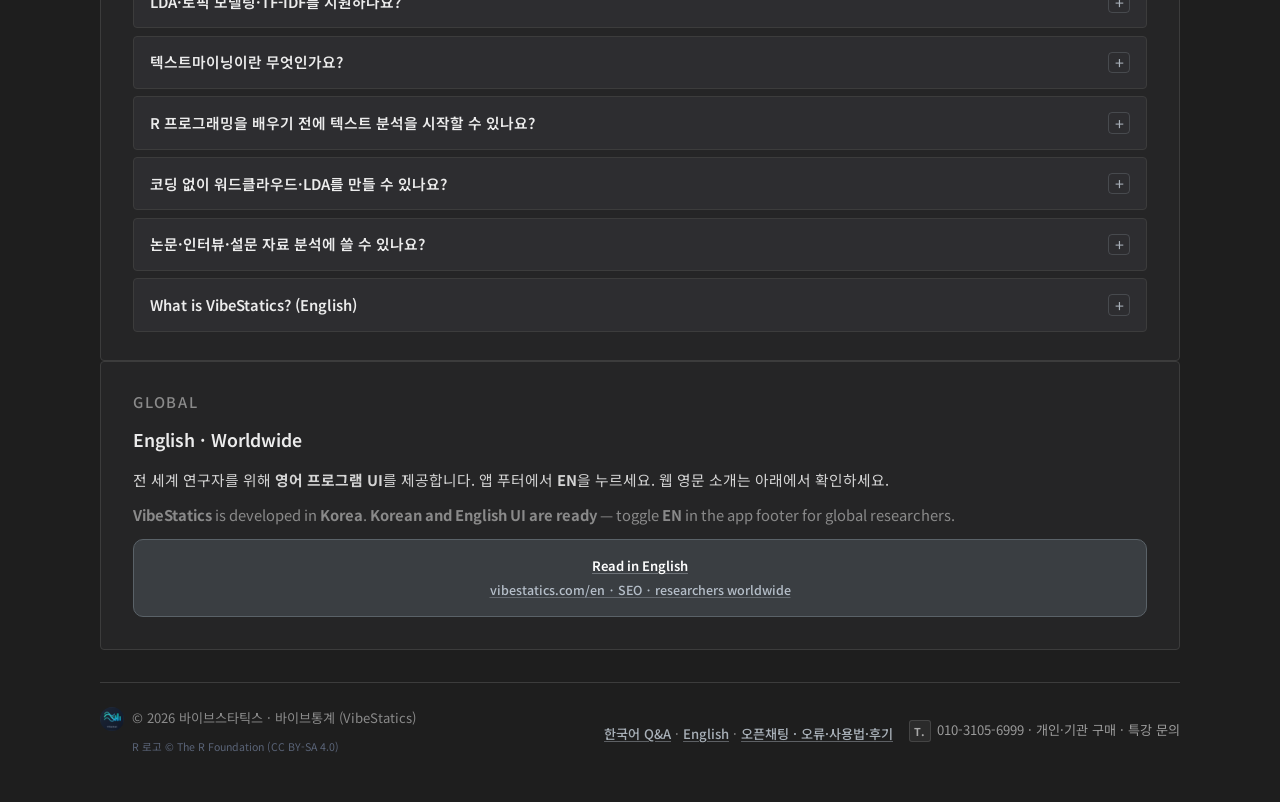
==== commit a743c5af: "Update Korean beta Drive link and package contents notice Co-authored-by: Cursor <cursoragent@cursor" ====
--- a/index.html
+++ b/index.html
@@ -23,7 +23,7 @@
   <link rel="preconnect" href="https://fonts.gstatic.com" crossorigin />
   <link href="https://fonts.googleapis.com/css2?family=Noto+Sans+KR:wght@400;500;600;700&display=swap" rel="stylesheet" />
   <link rel="icon" href="assets/app-icon.png?v=5" type="image/png" />
-  <link rel="stylesheet" href="styles.css?v=95" />
+  <link rel="stylesheet" href="styles.css?v=96" />
   <script type="application/ld+json">
   {
     "@context": "https://schema.org",
@@ -76,12 +76,22 @@
         "applicationCategory": "EducationalApplication",
         "operatingSystem": "Windows 10, Windows 11",
         "inLanguage": ["ko", "en"],
-        "offers": {
-          "@type": "Offer",
-          "price": "0",
-          "priceCurrency": "KRW",
-          "description": "7.7.7-free-trial 2차 시험판 무료 재배포 · 2026년 9월 30일까지 · 정식·기관·특강 문의"
-        },
+        "offers": [
+          {
+            "@type": "Offer",
+            "name": "VibeStat-Text 한국어 베타",
+            "price": "0",
+            "priceCurrency": "KRW",
+            "description": "무료 베타 배포 · 최초 실행 인증번호 202606 · 설치파일·교재·안내문서 포함(교수용 교재 제외) · 2026년 9월 30일까지"
+          },
+          {
+            "@type": "Offer",
+            "name": "VibeStat-Text 한국어 정식",
+            "price": "90000",
+            "priceCurrency": "KRW",
+            "description": "정식판 9만원 · 2026년 9월 30일까지 · 2인 사용 · 전화 신청 010-3105-6999"
+          }
+        ],
         "publisher": { "@id": "https://vibestatics.com/#organization" },
         "description": "교육학 박사가 박사 논문·대학원 텍스트마이닝 지도 경험에서 설계. 워드클라우드, LDA, 형태소 빈도, 문서 비교, Vibe-Talk, Vibe-Loom. Korean and English UI ready (footer KO/EN toggle).",
         "featureList": [
@@ -222,10 +232,10 @@
           },
           {
             "@type": "Question",
-            "name": "시험판 이용 신청은 어떻게 하나요?",
-            "acceptedAnswer": {
-              "@type": "Answer",
-              "text": "VibeStat-Text 7.7.7-free-trial 2차 미리보기 무료시험판을 재배포합니다. 1차 시험판 오류를 수정·개선한 버전이며, 2026년 9월 30일까지 사용 가능합니다. 최초 인증번호 7777. 개인 연구자는 누구나 다운로드·공유 가능합니다. 오류 문의·사용법·사용 후기는 카카오 오픈채팅방에서, 회원 무료 강의도 준비 중입니다. 정식판·기관 라이선스·특강·워크숍은 vibestatics.com 문의 또는 hyc6999@gmail.com 으로 연락해 주세요."
+            "name": "베타판과 정식판은 어떻게 이용하나요?",
+            "acceptedAnswer": {
+              "@type": "Answer",
+              "text": "회사 정책에 따라 한국어판은 베타와 정식을 구분해 배포합니다. 베타는 무료이며 최초 실행 인증번호는 202606입니다. 베타 다운로드에는 설치파일·교재·안내문서가 포함되며 교수용 교재는 제외됩니다. 정식은 9만원으로 2026년 9월 30일까지 2인이 사용할 수 있으며 010-3105-6999로 전화 신청합니다. 교수·강사용 교재도 강의자 신청자에게 제공할 예정입니다."
             }
           },
           {
@@ -316,57 +326,46 @@
 
   <main class="page" id="main">
     <header class="hero">
-      <div class="hero-free-trial" role="region" aria-label="한국어·영어 시험판 배포 안내">
-        <p class="hero-free-trial-kicker">한국어 2차 재배포 · 영어 시험판 공개</p>
-        <h2>VibeStat-Text 시험판 — 한국어 2차 · 영어판(VibeStat-Text-EN) 배포</h2>
-        <p>그동안 보내주신 성원과 오류 제보에 감사드립니다.</p>
+      <div class="hero-free-trial" role="region" aria-label="한국어 베타·정식 배포 안내">
+        <p class="hero-free-trial-kicker">회사 정책 · 한국어판 베타·정식 구분 배포</p>
+        <h2>VibeStat-Text 한국어판 — 무료 베타와 정식판 안내</h2>
         <p>
-          <strong>한국어판</strong> 7.7.7-free-trial 2차 미리보기 — 1차 시험판에서 확인된 오류를 수정·개선하여 재배포합니다.
-          개인 연구자라면 누구나 내려받아 사용하고 주변 연구자에게 공유하셔도 됩니다.
-        </p>
-        <p>
-          <strong>영어판</strong> <span lang="en">VibeStat-Text-EN 0.7.7.EN_NEW</span> 시험 배포판이 함께 공개되었습니다.
-          <strong>영어판 시범판 운영자 환영</strong> — 개인 연구·교육 목적 체험을 환영합니다. Setup(설치형) 권장 · 전 기능 개방.
+          회사 정책에 따라 한국어 버전은 <strong>베타판</strong>과 <strong>정식판</strong>을 구분하여 배포합니다.
+          베타판은 기능을 시험하고 의견을 받기 위한 무료 배포이며, 정식판은 전 기능을 제공하는 유료 배포입니다.
         </p>
         <p class="hero-free-trial-meta">
-          사용 가능 기간: <strong>2026년 9월 30일까지</strong> (한국어·영어 공통)
-          · 한국어판 최초 인증번호: <strong>7777</strong>
+          <strong>베타:</strong> 무료 · 최초 실행 인증번호 <strong>202606</strong> · 2026년 9월 30일까지
+          · TF-IDF·LDA K 스캔·Vibe-Loom(바이브룸) 잠금 · Vibe-Talk 사용 가능
+          · 다운로드 패키지에 <strong>설치파일·교재·안내문서</strong> 포함(<strong>교수용 교재 제외</strong>)
         </p>
         <p class="hero-free-trial-meta">
-          한국어: 설치파일 · 설치안내 · 사용설명서 · 교재 (2026-07-12 · SP1_04 · open_0712_2VibeStat-Text-SP1_04-docs_0712_04_1330)
-          · 영어: Setup · Portable · Installation Guide · User Guide
+          <strong>정식:</strong> <strong>9만원</strong> · <strong>2026년 9월 30일까지</strong> · <strong>2인 사용 가능</strong>
+          · 전 기능 · 전화 신청 <strong>010-3105-6999</strong>
+        </p>
+        <p class="hero-free-trial-meta">
+          <strong>교수·강사용 교재:</strong> 강의자 신청자에게 제공할 예정입니다. 신청·문의 <strong>010-3105-6999</strong>
         </p>
         <div class="hero-free-trial-actions">
           <a
             class="hero-free-trial-btn hero-free-trial-btn-ko"
-            href="https://drive.google.com/file/d/1Zv8jLVtXfd9vzHyI7Bcju9C38nTX1oeF/view?usp=sharing"
+            href="https://drive.google.com/file/d/1WleLxrS-IRw9FvcAcYRSxP0b-CUS5Zor/view?usp=sharing"
             target="_blank"
             rel="noopener noreferrer"
-          >한국어판 다운로드</a>
-          <a
-            class="hero-free-trial-btn hero-free-trial-btn-en"
-            href="https://drive.google.com/file/d/1rgOI2YuMMpxhPO3rRdHUky1-0p44yR5y/view?usp=sharing"
-            target="_blank"
-            rel="noopener noreferrer"
-            hreflang="en"
-            lang="en"
-          >영어판 다운로드</a>
+          >무료 베타 다운로드</a>
           <a
             class="hero-free-trial-btn"
-            href="https://open.kakao.com/o/gbsK4wCi"
-            target="_blank"
-            rel="noopener noreferrer"
-          >오픈채팅방 · 오류문의 · 사용법 · 후기</a>
+            href="tel:01031056999"
+          >정식판 신청하기 · 010-3105-6999</a>
+          <a class="hero-free-trial-btn" href="tel:01031056999">교수·강사용 교재 신청</a>
         </div>
         <p class="hero-free-trial-note">
-          <strong>2026-07-12</strong> 한국어판 다운로드 링크가
-          <a href="https://drive.google.com/file/d/1Zv8jLVtXfd9vzHyI7Bcju9C38nTX1oeF/view?usp=sharing" target="_blank" rel="noopener noreferrer"><strong>open_0712_2VibeStat-Text-SP1_04-docs_0712_04_1330.zip</strong></a>로 갱신되었습니다.
-          예전 페이지·캐시로 다운로드가 안 되면 <a href="#download">아래 다운로드</a>에서
-          <strong>새로고침(Ctrl+F5)</strong> 후 다시 시도해 주세요.
+          제품 인증번호 <strong>202606</strong>은 앱 최초 실행 화면에 입력하는 번호이며,
+          Vibe-Talk 등에 사용하는 외부 AI API 키와는 다릅니다.
+          베타 패키지에는 설치파일과 교재·안내문서가 함께 들어 있으며, <strong>교수용 교재는 포함되지 않습니다</strong>.
         </p>
         <p class="hero-free-trial-note hero-free-trial-community">
           <strong>오류 문의·사용법 질문</strong>은 <a href="https://open.kakao.com/o/gbsK4wCi" target="_blank" rel="noopener noreferrer">오픈채팅방</a>에서,
-          <strong>사용 후기·활용 경험</strong>도 나눠 주세요. <strong>영어판 시범판</strong>을 운영하시는 분의 피드백도 환영합니다.
+          <strong>사용 후기·활용 경험</strong>도 나눠 주세요.
           <strong>오픈채팅방 회원을 위한 무료 강의</strong>를 준비 중이며, 개설 시 채팅방에서 우선 안내드립니다.
           영문 안내는 <a href="en/#download" hreflang="en" lang="en">English page</a>에서 확인하세요.
         </p>
@@ -397,7 +396,7 @@
             <li>최초 설치 시 인터넷</li>
             <li>내장 교재·Help</li>
             <li class="hero-chip hero-chip-try"><a href="#video" class="hero-chip-link">▶ RISS·시연</a></li>
-            <li class="hero-chip hero-chip-cta-ko"><a href="#download" class="hero-chip-link">한국어판 다운로드</a></li>
+            <li class="hero-chip hero-chip-cta-ko"><a href="#download" class="hero-chip-link">무료 베타 다운로드</a></li>
             <li class="hero-chip hero-chip-cta-en"><a href="en/#download" class="hero-chip-link" hreflang="en" lang="en">영어판 다운로드</a></li>
           </ul>
         </div>
@@ -699,18 +698,33 @@
 
     <section class="card download" id="download">
       <p class="card-eyebrow">Notice</p>
-      <h2>VibeStat-Text 7.7.7-free-trial 2차 미리보기 무료시험판 재배포</h2>
-      <p class="download-version">개인 연구자용 2차 미리보기 무료시험판 · <strong>2026년 9월 30일까지 사용 가능</strong></p>
+      <h2>VibeStat-Text 한국어판 — 베타·정식 구분 배포</h2>
+      <p class="download-version">회사 정책에 따른 한국어판 배포 안내 · <strong>2026년 9월 30일까지</strong></p>
       <p class="policy-notice">
-        그동안 VibeStatics에 보내주신 성원에 보답하고자
-        <strong>개인 연구자를 위한 VibeStat-Text 2차 미리보기 무료시험판</strong>을 재배포합니다.
-        1차 시험판을 사용하며 오류를 발견하고 개선에 도움을 주신 모든 분께 진심으로 감사드립니다.
-        1차 시험판에서 확인된 오류·불안정한 부분을 수정·개선한 <strong>2차 시험판</strong>입니다.
-        개인 연구자라면 누구나 내려받아 사용할 수 있으며, 주변 연구자에게도 자유롭게 공유하셔도 됩니다.
-      </p>
+        회사 정책에 따라 한국어 버전은 <strong>무료 베타판</strong>과 <strong>유료 정식판</strong>을 구분하여 배포합니다.
+        베타판은 공식 Google Drive에서 바로 내려받고, 정식판은 전화로 신청합니다.
+      </p>
+      <div class="edition-table-wrap">
+        <table class="edition-table">
+          <thead>
+            <tr><th>구분</th><th>무료 베타</th><th>정식</th></tr>
+          </thead>
+          <tbody>
+            <tr><th>가격</th><td><strong>무료</strong></td><td><strong>9만원</strong></td></tr>
+            <tr><th>사용 인원</th><td>개인 연구자 시험 사용</td><td><strong>2인 사용 가능</strong></td></tr>
+            <tr><th>사용 기한</th><td>2026년 9월 30일까지</td><td>2026년 9월 30일까지</td></tr>
+            <tr><th>기능</th><td>TF-IDF · LDA K 스캔 · Vibe-Loom(바이브룸) 잠금 · Vibe-Talk 사용 가능</td><td><strong>전 기능</strong></td></tr>
+            <tr><th>제공 방식</th><td>Google Drive 다운로드<br><small>설치파일·교재·안내문서 포함<br>(교수용 교재 제외)</small></td><td>전화 신청 후 제공</td></tr>
+            <tr><th>최초 실행</th><td>인증번호 <strong>202606</strong></td><td>신청자에게 이용 안내 제공</td></tr>
+          </tbody>
+        </table>
+      </div>
       <p class="trial-closed-banner" role="status">
-        최초 실행 인증번호는 <strong>7777</strong>입니다.
-        사용 가능 기간은 <strong>2026년 9월 30일까지</strong>이며, 기관·단체 사용은 정식 라이선스가 필요합니다.
+        베타 최초 실행 인증번호는 <strong>202606</strong>입니다. 제품 인증번호이며 외부 AI API 키가 아닙니다.
+      </p>
+      <p class="instructor-textbook-notice">
+        <strong>교수·강사용 교재 신청:</strong> 강의자용 교재를 강의자 신청자에게 제공할 예정입니다.
+        정식판 및 교수·강사용 교재 신청은 <a href="tel:01031056999"><strong>010-3105-6999</strong></a>로 전화해 주세요.
       </p>
       <p class="trial-closed-banner" role="status">
         <strong>영어판 VibeStat-Text-EN 0.7.7.EN_NEW</strong> 시험 배포판이 공개되었습니다.
@@ -718,28 +732,26 @@
         <a href="en/#download" hreflang="en" lang="en">영문 안내·다운로드</a>
       </p>
       <p class="trial-closed-banner" role="status">
-        이 파일은 VibeStatics 공식 Google Drive에서 제공하는 <strong>안전한 공식 배포판</strong>입니다.
+        이 파일은 VibeStatics 공식 Google Drive에서 제공하는 <strong>안전한 공식 베타 배포판</strong>입니다.
+        패키지에 <strong>설치파일·교재·안내문서</strong>가 포함되어 있으며, <strong>교수용 교재는 제외</strong>됩니다.
         압축 해제 후 <strong>설치안내</strong>와 <strong>사용설명서</strong>를 먼저 확인해 주세요.
-      </p>
-      <p class="download-cache-notice" role="note">
-        <span class="download-cache-notice-title">다운로드가 안 되거나 예전 파일이 열릴 때 (2026-07-12 갱신)</span>
-        이전 시험판 ZIP은 Google Drive <strong>휴지통</strong>으로 옮겼을 수 있습니다.
-        예전에 이 페이지를 열어 두셨거나, 브라우저·Google 계정 <strong>쿠키·캐시</strong> 때문에
-        <strong>예전 링크</strong>로 연결될 수 있습니다.
-        아래 <strong>「한국어판 다운로드」</strong>를 다시 누르거나, 이 페이지를
-        <strong>새로고침(Ctrl+F5)</strong>한 뒤 시도해 주세요.
-        정식 파일명:
-        <code>open_0712_2VibeStat-Text-SP1_04-docs_0712_04_1330.zip</code>
-        · Google Drive 공식 배포
       </p>
       <a
         class="btn btn-download-ko btn-full"
-        href="https://drive.google.com/file/d/1Zv8jLVtXfd9vzHyI7Bcju9C38nTX1oeF/view?usp=sharing"
+        href="https://drive.google.com/file/d/1WleLxrS-IRw9FvcAcYRSxP0b-CUS5Zor/view?usp=sharing"
         target="_blank"
         rel="noopener noreferrer"
       >
-        <span class="btn-label">한국어판 다운로드</span>
-        <span class="btn-meta">Google Drive · 설치파일 · 설치안내 · 사용설명서 · 교재 (2026-07-12 · SP1_04)</span>
+        <span class="btn-label">한국어 무료 베타 다운로드</span>
+        <span class="btn-meta">Google Drive · 설치파일·교재·안내 포함(교수용 교재 제외) · 인증번호 202606 · ~2026.09.30</span>
+      </a>
+      <a class="btn btn-secondary-outline btn-full" href="tel:01031056999">
+        <span class="btn-label">정식판 신청하기 · 010-3105-6999</span>
+        <span class="btn-meta">9만원 · 2026년 9월 30일까지 · 2인 사용 가능 · 전 기능</span>
+      </a>
+      <a class="btn btn-secondary-outline btn-full" href="tel:01031056999">
+        <span class="btn-label">교수·강사용 교재 신청</span>
+        <span class="btn-meta">강의자에게 제공 예정 · 전화 010-3105-6999</span>
       </a>
       <a
         class="btn btn-download-en btn-full"
@@ -793,14 +805,14 @@
         <a href="https://youtu.be/raVSDAsOsG8" target="_blank" rel="noopener noreferrer">RISS에서 자료 모으기 (YouTube)</a>
         영상처럼 검색·수집한 뒤, 내려받은 VibeStat-Text에서 <strong>텍스트마이닝 분석</strong>을 시작해 보세요.
         <strong>텍스트마이닝 특강·워크숍·논문 자문</strong>을 환영합니다.
-        정식판·기관 라이선스·유통 제휴는 아래 버튼 또는 <a href="#contact">문의</a>를 이용해 주세요.
+        정식판은 <a href="tel:01031056999"><strong>010-3105-6999</strong></a>로 전화 신청해 주세요.
         설치·분석 중 궁금한 점은 <a href="https://open.kakao.com/o/gbsK4wCi" target="_blank" rel="noopener noreferrer">오픈채팅방</a>에서
         <strong>오류 문의·사용법</strong>으로 질문하시고, <strong>사용 후기·활용 경험</strong>도 환영합니다.
         <strong>오픈채팅방 회원 전용 무료 강의</strong>를 준비 중이며 개설 시 채팅방에서 우선 안내드립니다.
       </p>
-      <a class="btn btn-secondary-outline btn-full" id="btn-license-consult" href="mailto:hyc6999@gmail.com">
-        <span class="btn-label">라이선스 · 유통 제휴 문의</span>
-        <span class="btn-meta">개인·대학·기관 구매 · 출판사·총판·교육 SW 유통</span>
+      <a class="btn btn-secondary-outline btn-full" id="btn-license-consult" href="tel:01031056999">
+        <span class="btn-label">정식판 전화 신청 · 010-3105-6999</span>
+        <span class="btn-meta">9만원 · 9월 말일까지 · 2인 사용 가능</span>
       </a>
       <p class="download-trust">
         <span class="contact-item"><span class="contact-kind" aria-hidden="true">T.</span><a href="tel:01031056999">010-3105-6999</a></span>
@@ -817,7 +829,7 @@
         (오류 문의·사용법·사용 후기 · 회원 무료 강의 준비 중)
       </p>
       <div class="inquiry-actions">
-        <a class="inquiry-btn inquiry-btn-purchase" id="btn-license-contact" href="mailto:hyc6999@gmail.com">라이선스 · 유통 제휴</a>
+        <a class="inquiry-btn inquiry-btn-purchase" id="btn-license-contact" href="tel:01031056999">정식판 신청 · 010-3105-6999</a>
         <a class="inquiry-btn inquiry-btn-lecture" href="mailto:hyc6999@gmail.com?subject=VibeStat-Text%20특강%20강의%20문의">특강 · 강의 문의</a>
         <a class="inquiry-btn inquiry-btn-community" href="https://open.kakao.com/o/gbsK4wCi" target="_blank" rel="noopener noreferrer">오픈채팅 · 오류문의 · 사용법 · 후기</a>
       </div>
@@ -958,8 +970,8 @@
               <li><strong>설치 후 오류</strong> — <strong>VibeStat-Text</strong>와 <strong>R</strong>을 <strong>전부 삭제</strong> 후 처음부터 재설치</li>
               <li><strong>보안 권한</strong> — Setup·exe 우클릭 → <strong>속성 → 보안 → 편집</strong> → 본인 계정 → <strong>허용</strong>에서 <strong>모든 권한·수정·읽기 및 실행·읽기·쓰기</strong> 체크 · <strong>최초 설치</strong> 시 흔한 Windows 절차(컴퓨터 이상 아님)</li>
               <li>내장 R 엔진 — API 키 없이 핵심 텍스트마이닝 · AI는 선택(BYOK)</li>
-              <li><strong>2차 무료시험판 배포</strong> — 1차 오류 수정·개선 · 개인 연구자 누구나 공유 가능 · 2026년 9월 30일까지 사용</li>
-              <li>첫 실행 약관 동의 · 바탕 화면 바로 가기 · 인증번호 불필요</li>
+              <li><strong>무료 베타 배포</strong> — 2026년 9월 30일까지 · TF-IDF·LDA K 스캔·Vibe-Loom(바이브룸) 잠금 · Vibe-Talk 사용 가능 · 설치파일·교재·안내 포함(교수용 교재 제외)</li>
+              <li>베타 최초 실행 인증번호 <strong>202606</strong> · 정식판은 9만원·2인·전화 신청</li>
             </ul>
           </div>
         </details>
@@ -992,7 +1004,7 @@
             <ul class="fold-ul">
               <li>사전 관리 — 불용어 · 유의어 · 신조어·복합어 반영 후 재분석</li>
               <li>결과 저장 — <code>.vibestat/output/</code> CSV·이미지</li>
-              <li>선택 AI — Vibe-Talk · Vibe-Loom li
+              <li>선택 AI — Vibe-Talk · Vibe-Loom</li>
             </ul>
           </div>
         </details>
@@ -1047,22 +1059,25 @@
         </details>
 
         <details class="fold-item">
-          <summary class="fold-q">무료시험판 배포 안내</summary>
-          <div class="fold-a">
-            <p>
-              <strong>VibeStat-Text 7.7.7-free-trial</strong> 2차 미리보기 무료시험판입니다.
-              1차 시험판에서 확인된 오류를 수정·개선하여 재배포합니다.
-              개인 연구자라면 누구나 사용할 수 있고 주변 연구자에게 공유하셔도 됩니다.
-            </p>
-            <p>
-              최초 인증번호는 <strong>7777</strong>이며, 사용 가능 기간은 <strong>2026년 9월 30일까지</strong>입니다.
+          <summary class="fold-q">한국어 베타·정식 배포 안내</summary>
+          <div class="fold-a">
+            <p>
+              회사 정책에 따라 한국어판은 <strong>무료 베타</strong>와 <strong>정식</strong>을 구분하여 배포합니다.
+              베타판은 2026년 9월 30일까지 사용할 수 있으며 최초 실행 인증번호는 <strong>202606</strong>입니다.
+              베타 다운로드 패키지에는 <strong>설치파일·교재·안내문서</strong>가 포함되며, <strong>교수용 교재는 제외</strong>됩니다.
+            </p>
+            <p>
+              정식판은 <strong>9만원</strong>으로 <strong>2026년 9월 30일까지 2인 사용</strong>할 수 있습니다.
+              신청은 <a href="tel:01031056999"><strong>010-3105-6999</strong></a> 전화로 받습니다.
+              <strong>교수·강사용 교재</strong>도 강의자 신청자에게 제공할 예정입니다.
               <strong>VibeStat-Text-EN 0.7.7.EN_NEW</strong> 영어 시험 배포판이 공개되었습니다.
               <a href="https://drive.google.com/file/d/1rgOI2YuMMpxhPO3rRdHUky1-0p44yR5y/view?usp=sharing" target="_blank" rel="noopener noreferrer">영어판 다운로드</a>
               · <a href="en/#download" hreflang="en" lang="en">영문 안내</a>.
               텍스트마이닝 특강·워크숍은 <a href="#programs">연구·교육 프로그램</a>을 참고해 주세요.
             </p>
             <p>
-              배포 파일은 VibeStatics 공식 Google Drive에서 제공하는 안전한 공식 배포판입니다.
+              배포 파일은 VibeStatics 공식 Google Drive에서 제공하는 안전한 공식 베타 배포판입니다.
+              압축 해제 후 설치안내·사용설명서·교재를 확인해 주세요(교수용 교재는 별도 신청).
               <strong>오류 문의·사용법 질문</strong>은
               <a href="https://open.kakao.com/o/gbsK4wCi" target="_blank" rel="noopener noreferrer">텍스트마이닝 연구실 오픈채팅방</a>에서,
               <strong>사용 후기·활용 경험</strong>도 나눠 주세요.
@@ -1513,13 +1528,14 @@
         </details>
 
         <details class="fold-item">
-          <summary class="fold-q">시험판 이용 신청은 어떻게 하나요?</summary>
-          <div class="fold-a">
-            <p>
-              <strong>2차 미리보기 무료시험판</strong>을 재배포합니다.
-              1차 시험판 오류를 수정·개선한 버전이며, 최초 인증번호 <strong>7777</strong> · <strong>2026년 9월 30일까지</strong> 사용 가능합니다.
-              개인 연구자는 누구나 <a href="#download">무료 다운로드</a>·공유할 수 있습니다.
-              정식판·기관·특강은 <a href="#contact">문의 →</a>
+          <summary class="fold-q">베타판과 정식판은 어떻게 이용하나요?</summary>
+          <div class="fold-a">
+            <p>
+              <strong>베타판</strong>은 <a href="#download">무료 다운로드</a> 후 최초 실행 인증번호 <strong>202606</strong>을 입력합니다.
+              베타 패키지에는 <strong>설치파일·교재·안내문서</strong>가 포함되며 <strong>교수용 교재는 제외</strong>됩니다.
+              <strong>정식판</strong>은 9만원·2026년 9월 30일까지·2인 사용 조건으로
+              <a href="tel:01031056999"><strong>010-3105-6999</strong></a>에 전화 신청합니다.
+              교수·강사용 교재도 같은 전화번호로 신청할 수 있으며 강의자에게 제공할 예정입니다.
             </p>
           </div>
         </details>
--- a/styles.css
+++ b/styles.css
@@ -893,6 +893,75 @@
   font-weight: 500;
 }
 
+.edition-policy {
+  margin: 0 0 1rem;
+  color: var(--text);
+  line-height: 1.65;
+}
+
+.edition-table-wrap {
+  margin: 0 0 1rem;
+  overflow-x: auto;
+  border: 1px solid rgba(120, 128, 136, 0.35);
+  border-radius: 10px;
+}
+
+.edition-table {
+  width: 100%;
+  min-width: 620px;
+  border-collapse: collapse;
+  font-size: 0.86rem;
+  line-height: 1.5;
+}
+
+.edition-table th,
+.edition-table td {
+  padding: 0.7rem 0.75rem;
+  border-right: 1px solid rgba(120, 128, 136, 0.22);
+  border-bottom: 1px solid rgba(120, 128, 136, 0.22);
+  text-align: left;
+  vertical-align: top;
+}
+
+.edition-table th:last-child,
+.edition-table td:last-child {
+  border-right: 0;
+}
+
+.edition-table tr:last-child th,
+.edition-table tr:last-child td {
+  border-bottom: 0;
+}
+
+.edition-table thead th {
+  color: var(--heading);
+  background: rgba(59, 130, 246, 0.14);
+}
+
+.edition-table tbody th {
+  width: 20%;
+  color: var(--text);
+  background: rgba(148, 163, 184, 0.08);
+}
+
+.edition-table strong {
+  color: #f8fafc;
+}
+
+.instructor-textbook-notice {
+  margin: 0 0 1rem;
+  padding: 0.85rem 1rem;
+  color: var(--text);
+  line-height: 1.65;
+  border: 1px solid rgba(168, 85, 247, 0.42);
+  border-radius: 8px;
+  background: rgba(168, 85, 247, 0.1);
+}
+
+.instructor-textbook-notice strong {
+  color: #e9d5ff;
+}
+
 .download-recommend {
   margin: 0 0 1rem;
   font-size: 0.86rem;
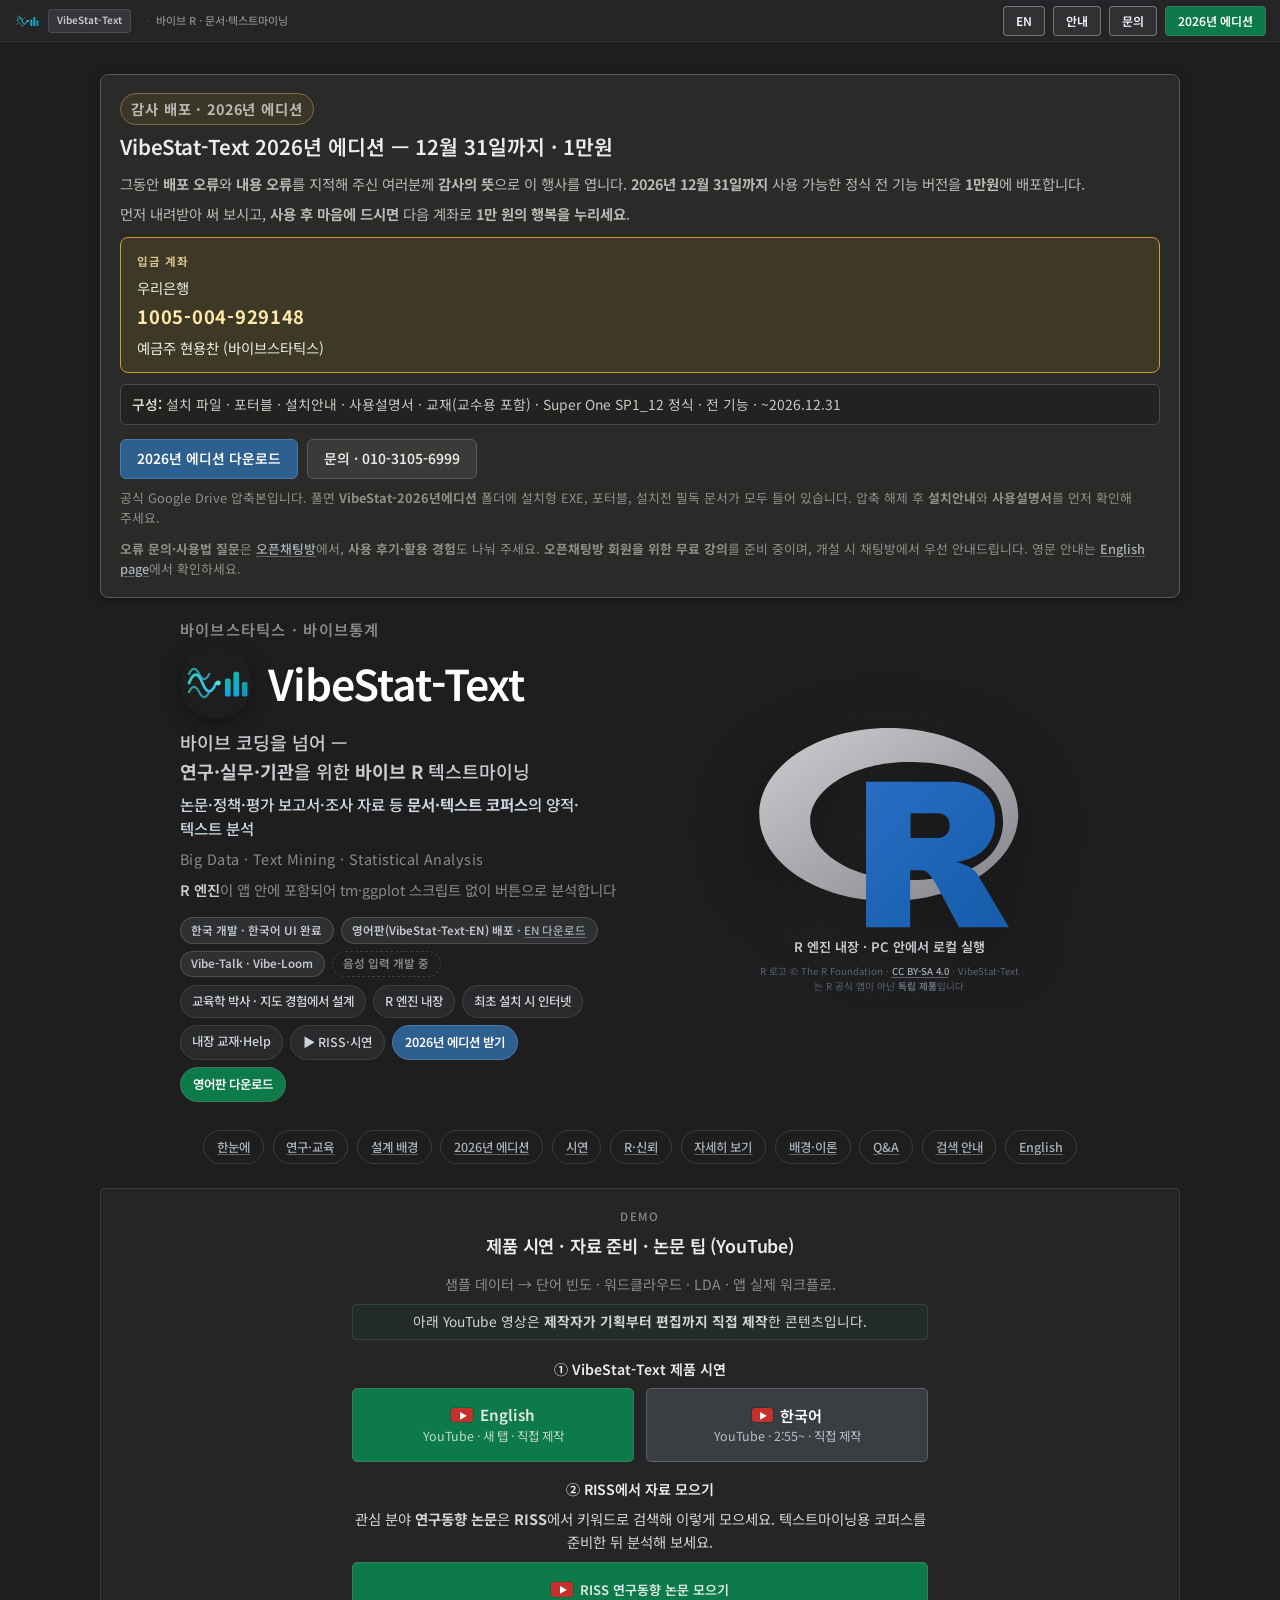
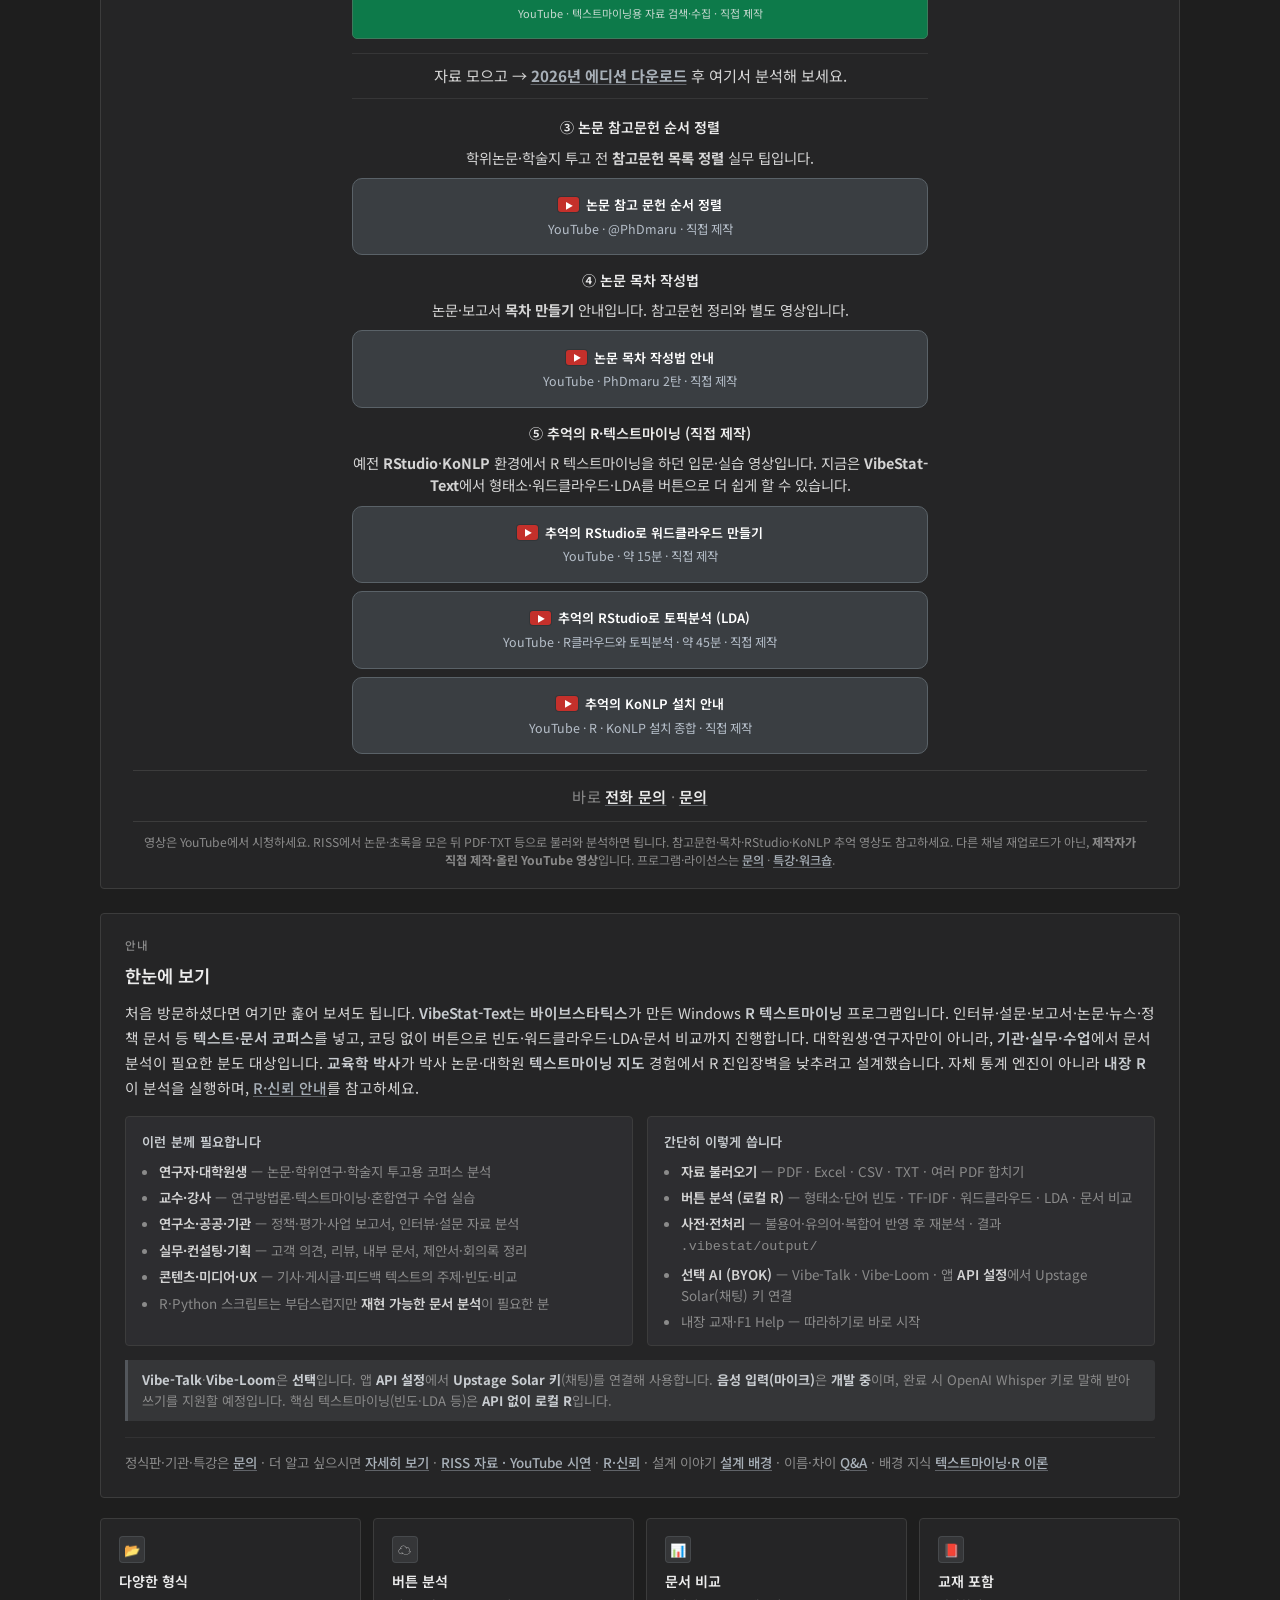
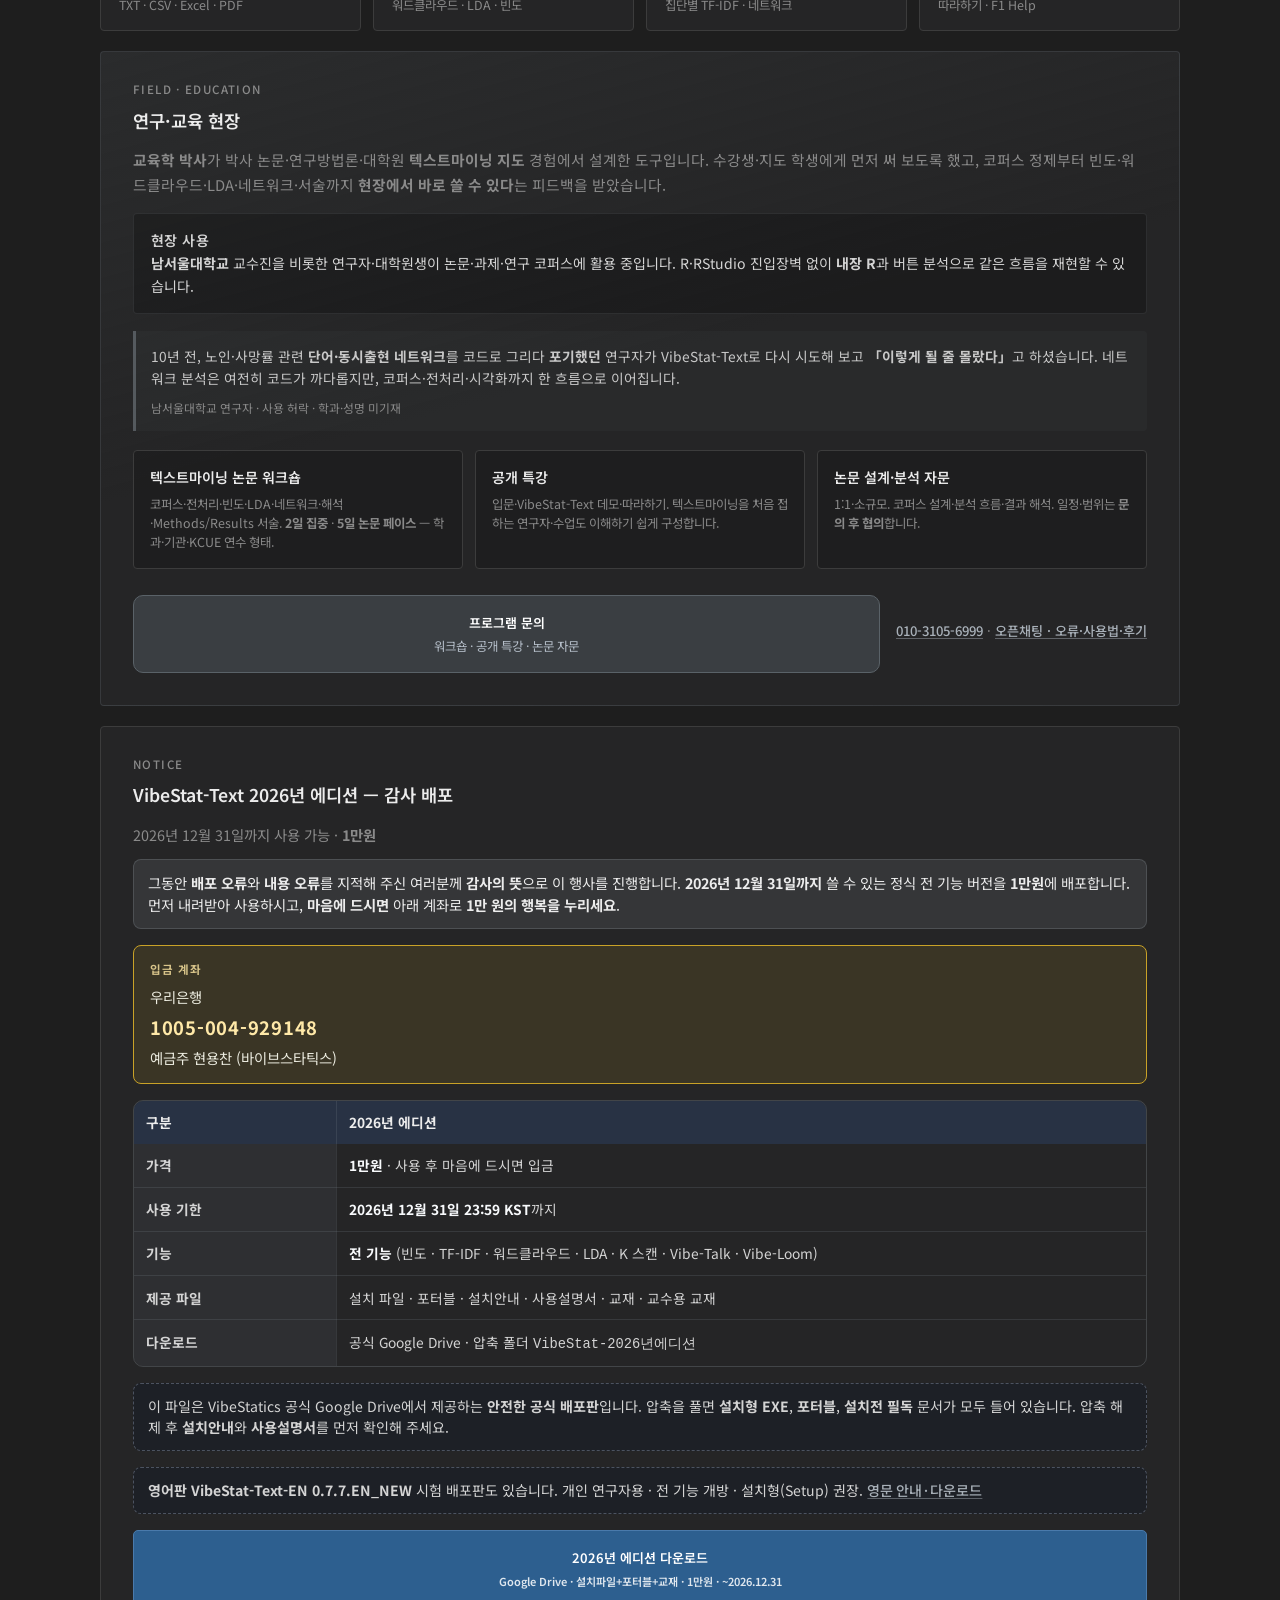
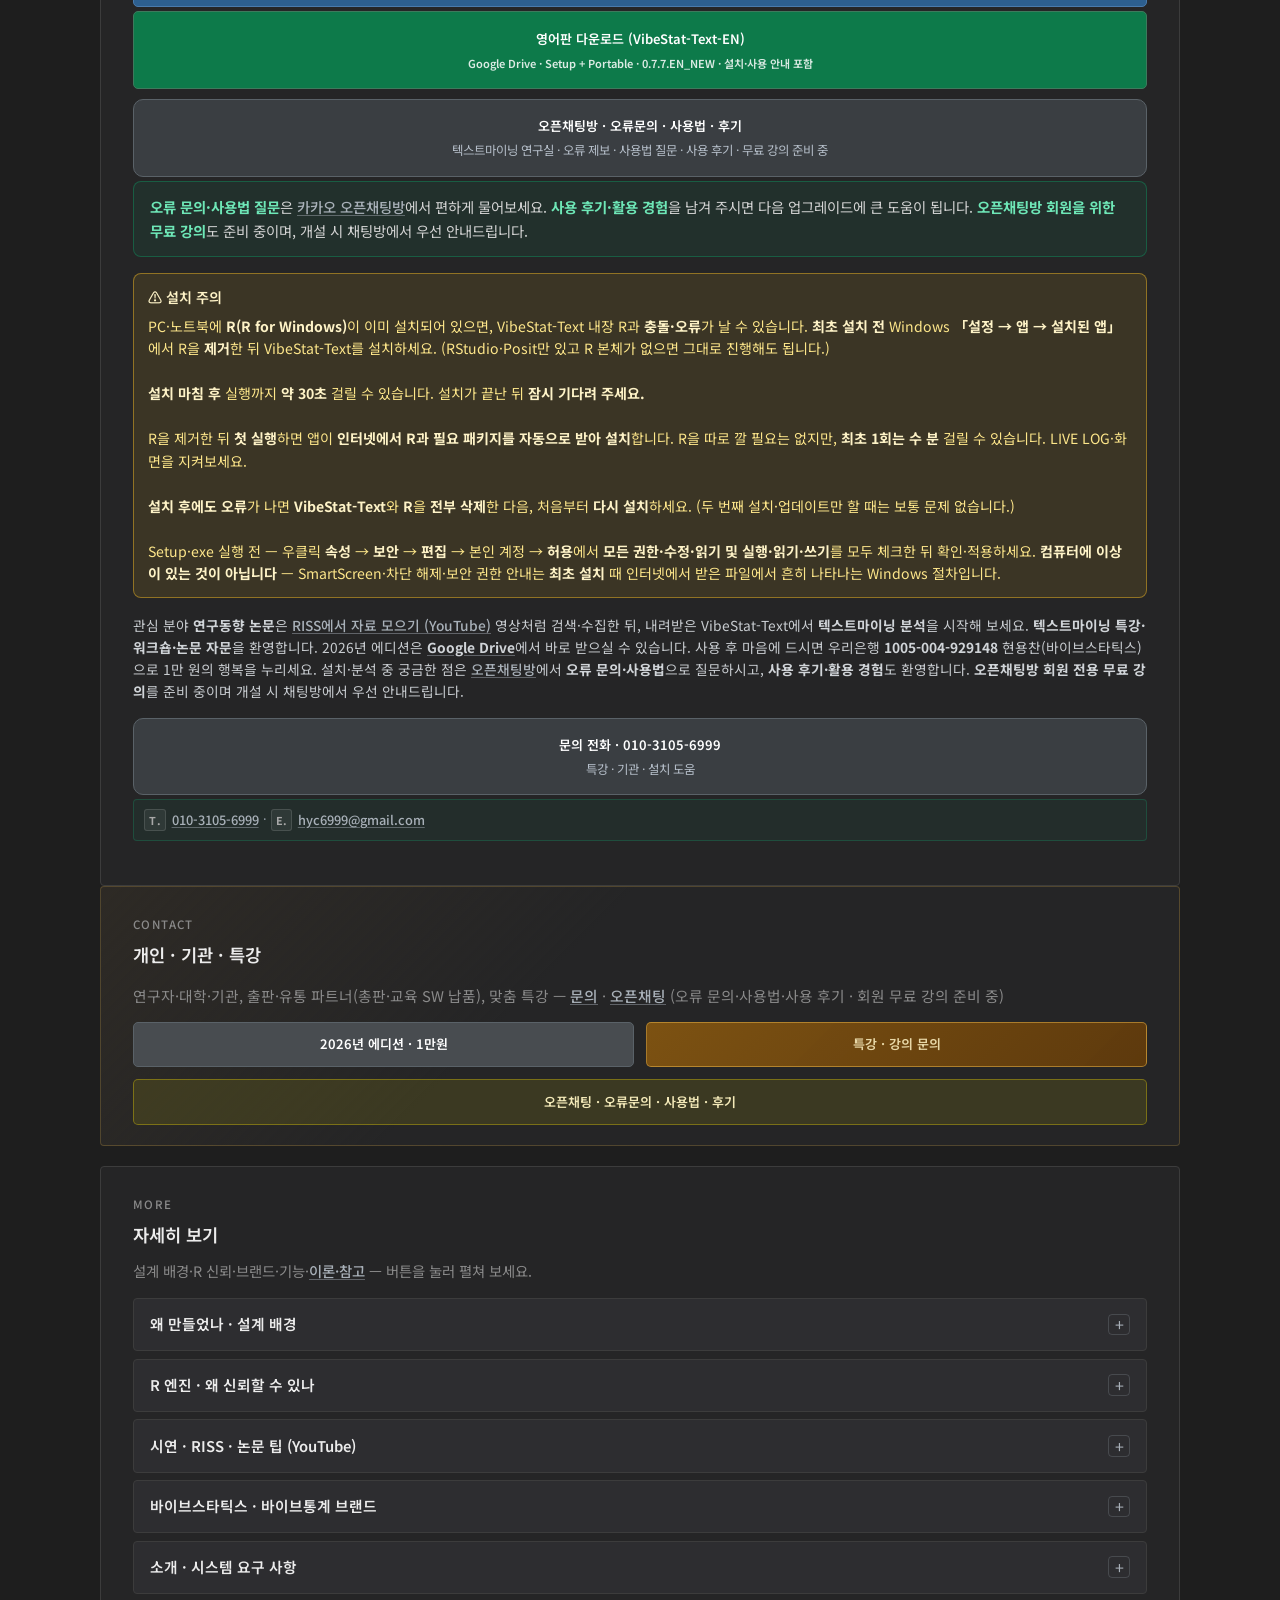
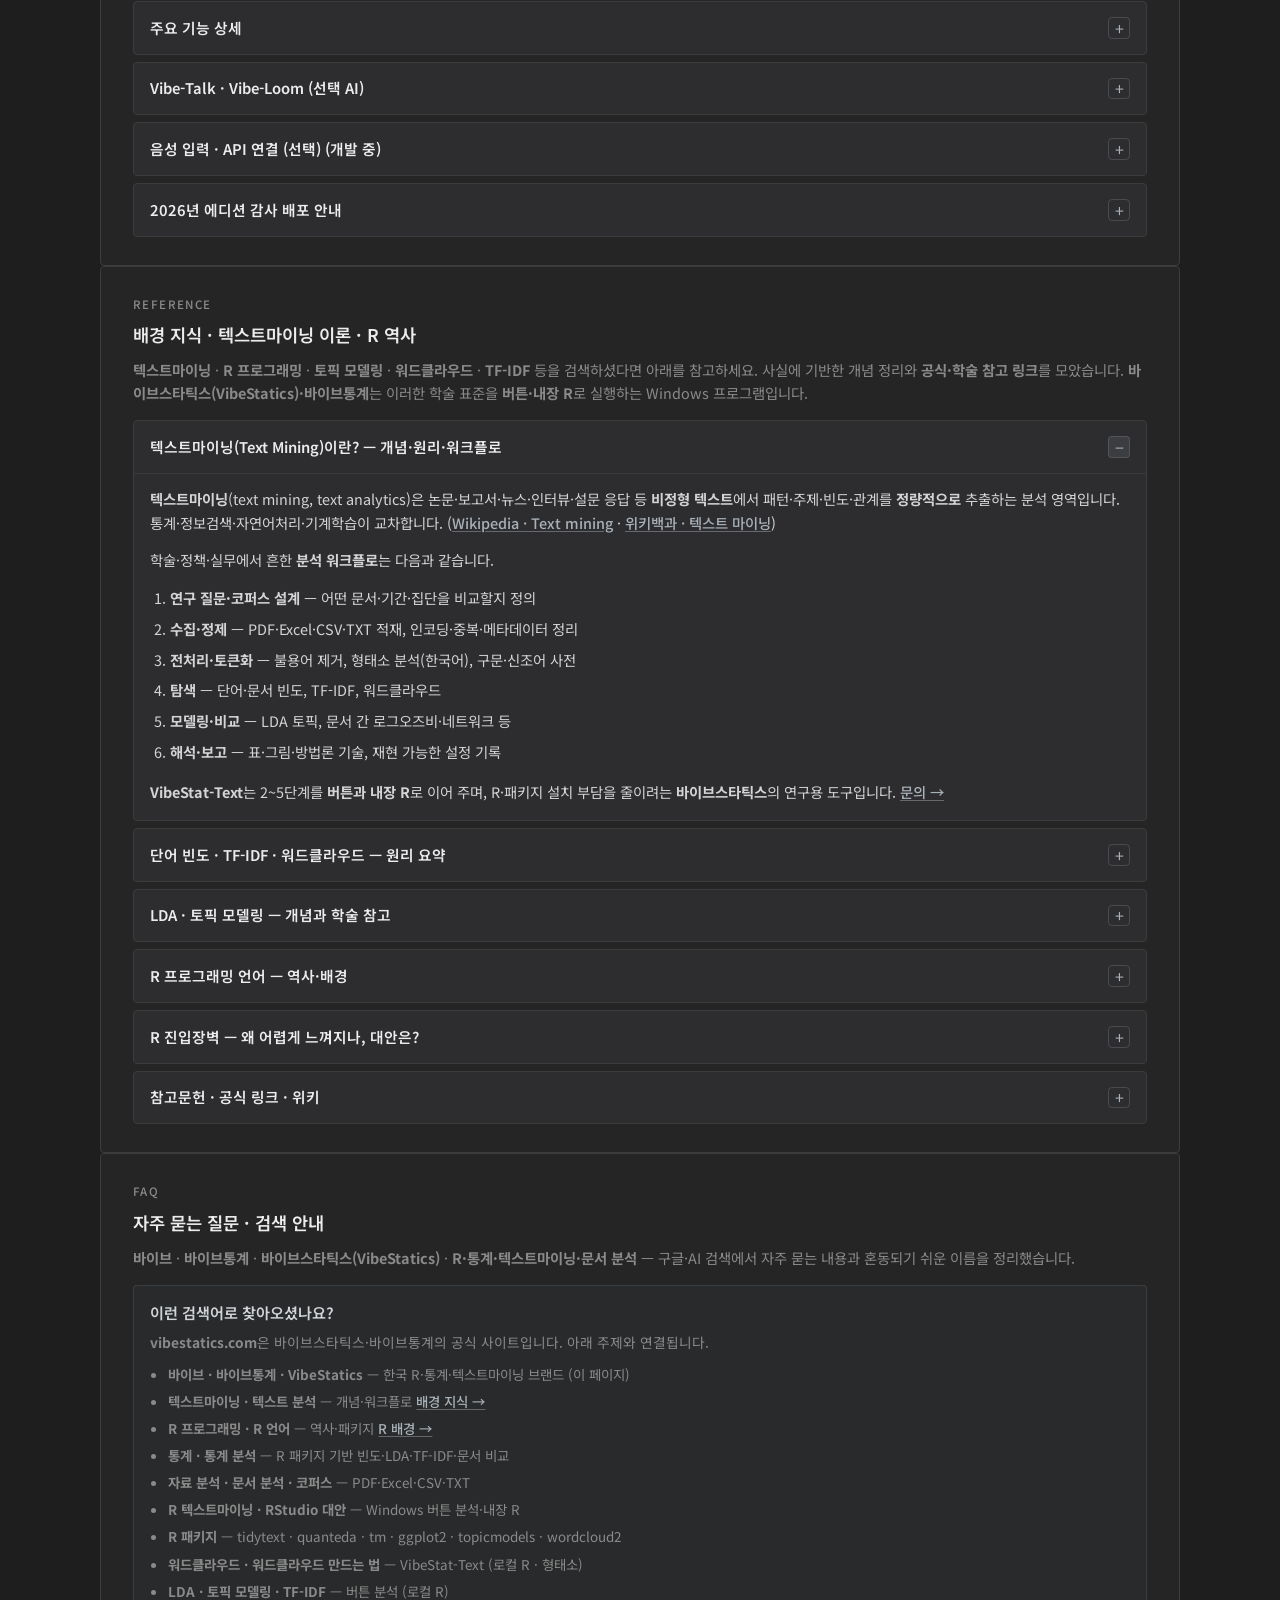
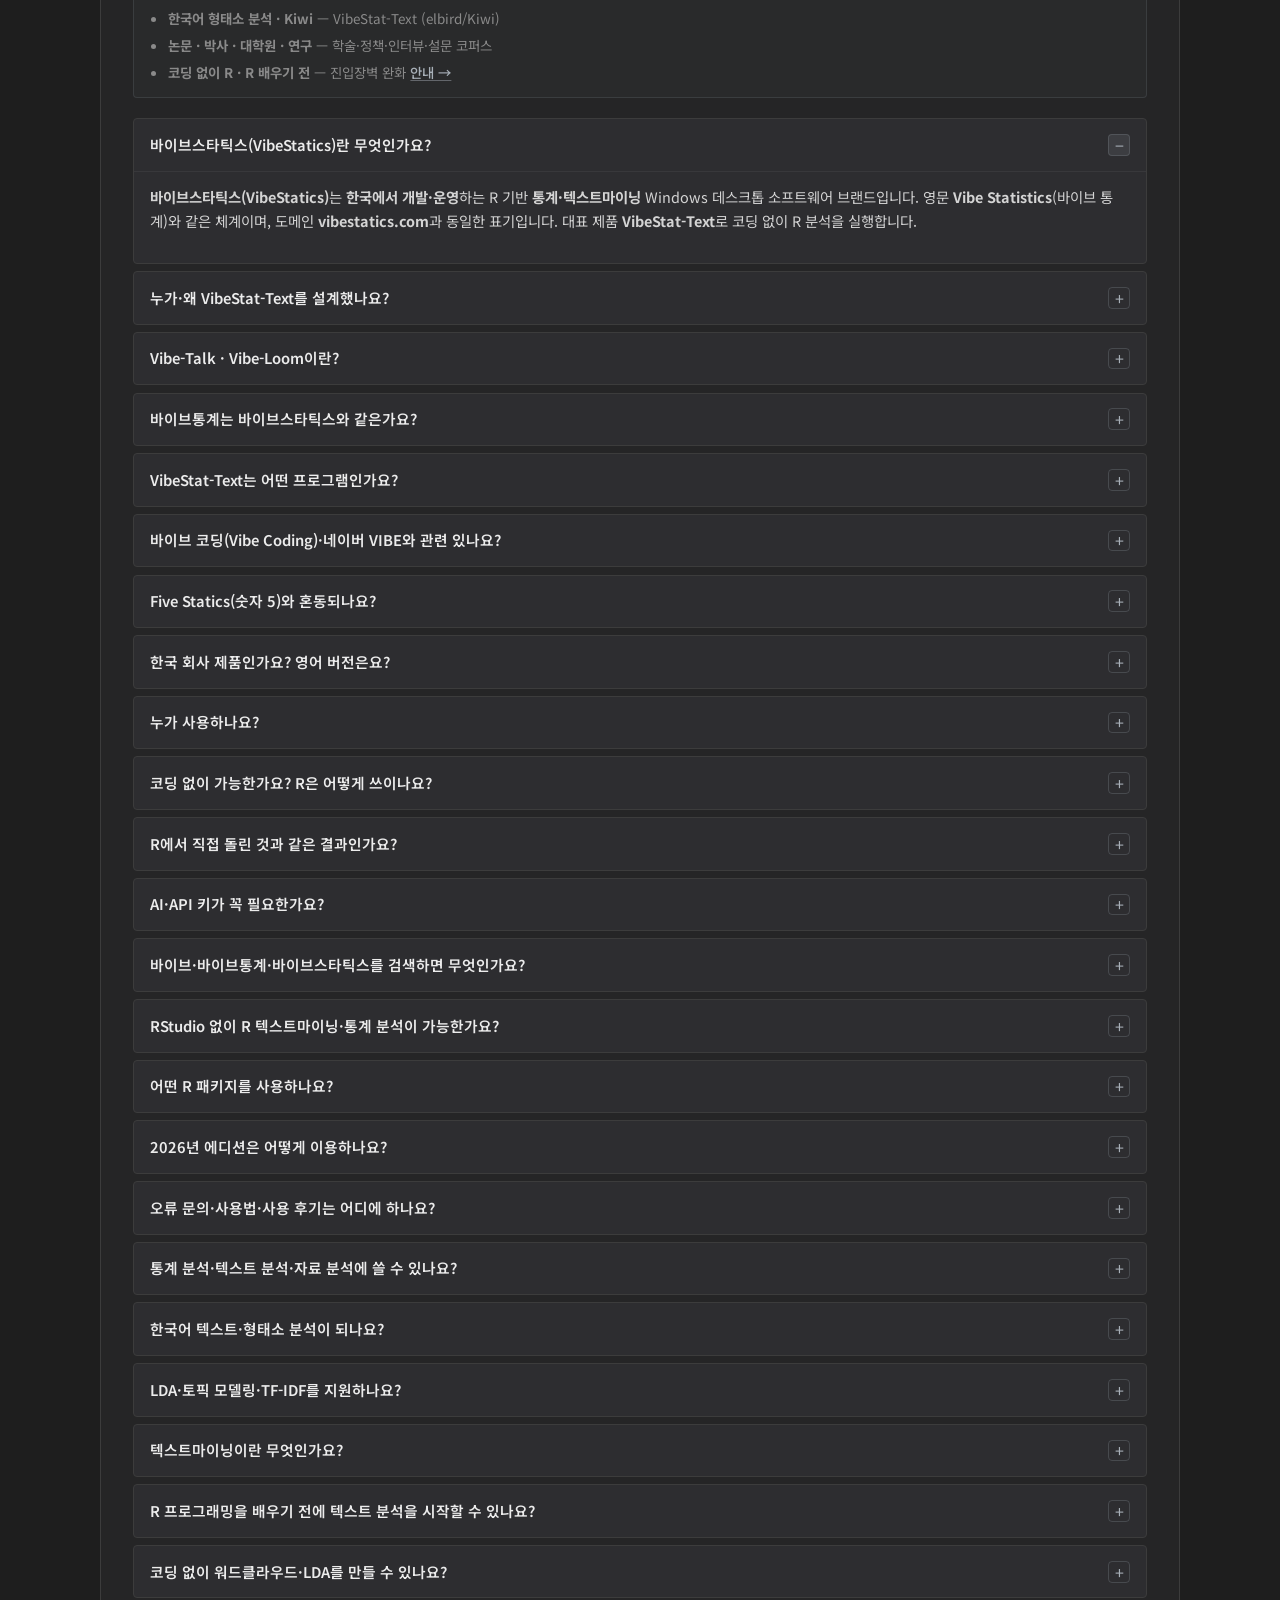
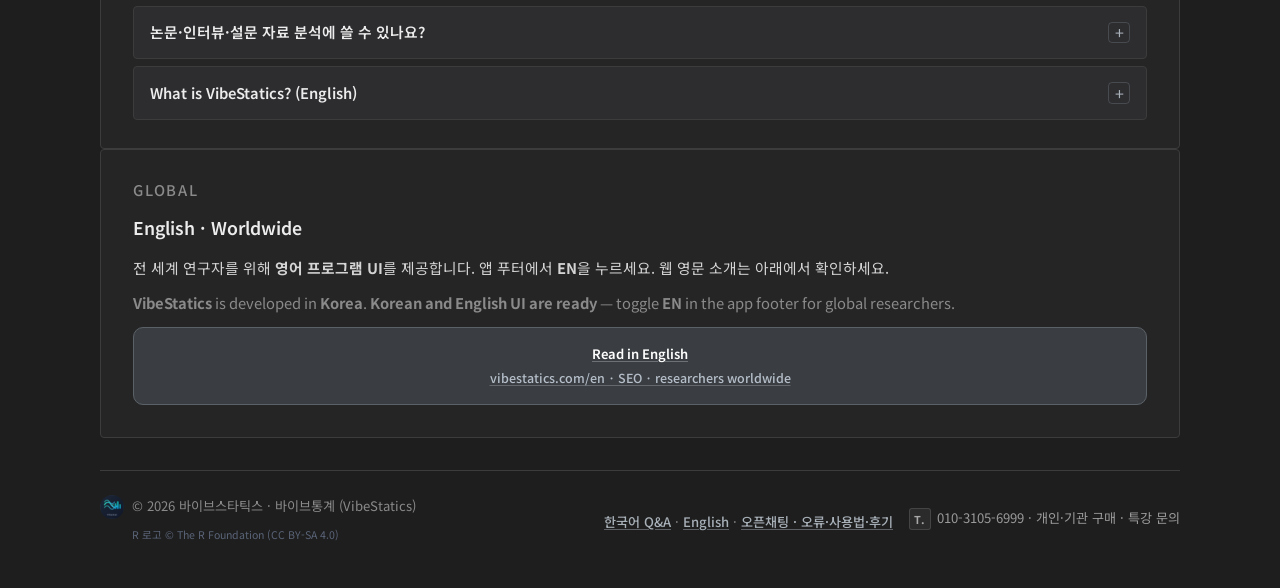
==== commit cd142b8c: "Announce the 2026 Edition gratitude campaign at KRW 10,000 through Dec 31. Replace the Korean beta/f" ====
--- a/index.html
+++ b/index.html
@@ -23,7 +23,7 @@
   <link rel="preconnect" href="https://fonts.gstatic.com" crossorigin />
   <link href="https://fonts.googleapis.com/css2?family=Noto+Sans+KR:wght@400;500;600;700&display=swap" rel="stylesheet" />
   <link rel="icon" href="assets/app-icon.png?v=5" type="image/png" />
-  <link rel="stylesheet" href="styles.css?v=96" />
+  <link rel="stylesheet" href="styles.css?v=97" />
   <script type="application/ld+json">
   {
     "@context": "https://schema.org",
@@ -79,17 +79,10 @@
         "offers": [
           {
             "@type": "Offer",
-            "name": "VibeStat-Text 한국어 베타",
-            "price": "0",
+            "name": "VibeStat-Text 2026년 에디션",
+            "price": "10000",
             "priceCurrency": "KRW",
-            "description": "무료 베타 배포 · 최초 실행 인증번호 202606 · 설치파일·교재·안내문서 포함(교수용 교재 제외) · 2026년 9월 30일까지"
-          },
-          {
-            "@type": "Offer",
-            "name": "VibeStat-Text 한국어 정식",
-            "price": "90000",
-            "priceCurrency": "KRW",
-            "description": "정식판 9만원 · 2026년 9월 30일까지 · 2인 사용 · 전화 신청 010-3105-6999"
+            "description": "감사 배포 · 2026년 12월 31일까지 사용 가능 · 설치파일·포터블·교재·안내 포함 · 사용 후 마음에 드시면 우리은행 1005-004-929148 현용찬(바이브스타틱스)"
           }
         ],
         "publisher": { "@id": "https://vibestatics.com/#organization" },
@@ -232,10 +225,10 @@
           },
           {
             "@type": "Question",
-            "name": "베타판과 정식판은 어떻게 이용하나요?",
-            "acceptedAnswer": {
-              "@type": "Answer",
-              "text": "회사 정책에 따라 한국어판은 베타와 정식을 구분해 배포합니다. 베타는 무료이며 최초 실행 인증번호는 202606입니다. 베타 다운로드에는 설치파일·교재·안내문서가 포함되며 교수용 교재는 제외됩니다. 정식은 9만원으로 2026년 9월 30일까지 2인이 사용할 수 있으며 010-3105-6999로 전화 신청합니다. 교수·강사용 교재도 강의자 신청자에게 제공할 예정입니다."
+            "name": "2026년 에디션은 어떻게 이용하나요?",
+            "acceptedAnswer": {
+              "@type": "Answer",
+              "text": "그동안 배포 오류와 내용 오류를 지적해 주신 분들께 감사의 뜻으로, 2026년 12월 31일까지 사용 가능한 VibeStat-Text 2026년 에디션(전 기능)을 1만원에 배포합니다. Google Drive에서 바로 내려받으며 설치파일·포터블·설치안내·사용설명서·교재가 모두 들어 있습니다. 사용 후 마음에 드시면 우리은행 1005-004-929148 현용찬(바이브스타틱스)으로 1만 원의 행복을 누리세요."
             }
           },
           {
@@ -320,48 +313,51 @@
       <a class="app-bar-cta app-bar-cta-ghost" href="en/" hreflang="en" lang="en">EN</a>
       <a class="app-bar-cta app-bar-cta-ghost" href="#guide">안내</a>
       <a class="app-bar-cta app-bar-cta-ghost" href="#contact">문의</a>
-      <a class="app-bar-cta" href="#download">무료 다운로드</a>
+      <a class="app-bar-cta" href="#download">2026년 에디션</a>
     </div>
   </header>
 
   <main class="page" id="main">
     <header class="hero">
-      <div class="hero-free-trial" role="region" aria-label="한국어 베타·정식 배포 안내">
-        <p class="hero-free-trial-kicker">회사 정책 · 한국어판 베타·정식 구분 배포</p>
-        <h2>VibeStat-Text 한국어판 — 무료 베타와 정식판 안내</h2>
+      <div class="hero-free-trial" role="region" aria-label="2026년 에디션 감사 배포 안내">
+        <p class="hero-free-trial-kicker">감사 배포 · 2026년 에디션</p>
+        <h2>VibeStat-Text 2026년 에디션 — 12월 31일까지 · 1만원</h2>
         <p>
-          회사 정책에 따라 한국어 버전은 <strong>베타판</strong>과 <strong>정식판</strong>을 구분하여 배포합니다.
-          베타판은 기능을 시험하고 의견을 받기 위한 무료 배포이며, 정식판은 전 기능을 제공하는 유료 배포입니다.
+          그동안 <strong>배포 오류</strong>와 <strong>내용 오류</strong>를 지적해 주신 여러분께
+          <strong>감사의 뜻</strong>으로 이 행사를 엽니다.
+          <strong>2026년 12월 31일까지</strong> 사용 가능한 정식 전 기능 버전을
+          <strong>1만원</strong>에 배포합니다.
         </p>
+        <p>
+          먼저 내려받아 써 보시고, <strong>사용 후 마음에 드시면</strong>
+          다음 계좌로 <strong>1만 원의 행복을 누리세요</strong>.
+        </p>
+        <div class="bank-box" role="group" aria-label="입금 계좌">
+          <p class="bank-box-label">입금 계좌</p>
+          <p class="bank-box-bank">우리은행</p>
+          <p class="bank-box-num">1005-004-929148</p>
+          <p class="bank-box-name">예금주 현용찬 (바이브스타틱스)</p>
+        </div>
         <p class="hero-free-trial-meta">
-          <strong>베타:</strong> 무료 · 최초 실행 인증번호 <strong>202606</strong> · 2026년 9월 30일까지
-          · TF-IDF·LDA K 스캔·Vibe-Loom(바이브룸) 잠금 · Vibe-Talk 사용 가능
-          · 다운로드 패키지에 <strong>설치파일·교재·안내문서</strong> 포함(<strong>교수용 교재 제외</strong>)
-        </p>
-        <p class="hero-free-trial-meta">
-          <strong>정식:</strong> <strong>9만원</strong> · <strong>2026년 9월 30일까지</strong> · <strong>2인 사용 가능</strong>
-          · 전 기능 · 전화 신청 <strong>010-3105-6999</strong>
-        </p>
-        <p class="hero-free-trial-meta">
-          <strong>교수·강사용 교재:</strong> 강의자 신청자에게 제공할 예정입니다. 신청·문의 <strong>010-3105-6999</strong>
+          <strong>구성:</strong> 설치 파일 · 포터블 · 설치안내 · 사용설명서 · 교재(교수용 포함)
+          · Super One SP1_12 정식 · 전 기능 · ~2026.12.31
         </p>
         <div class="hero-free-trial-actions">
           <a
             class="hero-free-trial-btn hero-free-trial-btn-ko"
-            href="https://drive.google.com/file/d/1WleLxrS-IRw9FvcAcYRSxP0b-CUS5Zor/view?usp=sharing"
+            href="https://drive.google.com/file/d/1_cbd0NpLUossLZuX8n1BC9wk6oAOP1hy/view?usp=sharing"
             target="_blank"
             rel="noopener noreferrer"
-          >무료 베타 다운로드</a>
+          >2026년 에디션 다운로드</a>
           <a
             class="hero-free-trial-btn"
             href="tel:01031056999"
-          >정식판 신청하기 · 010-3105-6999</a>
-          <a class="hero-free-trial-btn" href="tel:01031056999">교수·강사용 교재 신청</a>
+          >문의 · 010-3105-6999</a>
         </div>
         <p class="hero-free-trial-note">
-          제품 인증번호 <strong>202606</strong>은 앱 최초 실행 화면에 입력하는 번호이며,
-          Vibe-Talk 등에 사용하는 외부 AI API 키와는 다릅니다.
-          베타 패키지에는 설치파일과 교재·안내문서가 함께 들어 있으며, <strong>교수용 교재는 포함되지 않습니다</strong>.
+          공식 Google Drive 압축본입니다. 풀면 <strong>VibeStat-2026년에디션</strong> 폴더에
+          설치형 EXE, 포터블, 설치전 필독 문서가 모두 들어 있습니다.
+          압축 해제 후 <strong>설치안내</strong>와 <strong>사용설명서</strong>를 먼저 확인해 주세요.
         </p>
         <p class="hero-free-trial-note hero-free-trial-community">
           <strong>오류 문의·사용법 질문</strong>은 <a href="https://open.kakao.com/o/gbsK4wCi" target="_blank" rel="noopener noreferrer">오픈채팅방</a>에서,
@@ -396,7 +392,7 @@
             <li>최초 설치 시 인터넷</li>
             <li>내장 교재·Help</li>
             <li class="hero-chip hero-chip-try"><a href="#video" class="hero-chip-link">▶ RISS·시연</a></li>
-            <li class="hero-chip hero-chip-cta-ko"><a href="#download" class="hero-chip-link">무료 베타 다운로드</a></li>
+            <li class="hero-chip hero-chip-cta-ko"><a href="#download" class="hero-chip-link">2026년 에디션 받기</a></li>
             <li class="hero-chip hero-chip-cta-en"><a href="en/#download" class="hero-chip-link" hreflang="en" lang="en">영어판 다운로드</a></li>
           </ul>
         </div>
@@ -418,7 +414,7 @@
       <a href="#guide">한눈에</a>
       <a href="#programs">연구·교육</a>
       <a href="#origin">설계 배경</a>
-      <a href="#download">무료 다운로드</a>
+      <a href="#download">2026년 에디션</a>
       <a href="#video">시연</a>
       <a href="#trust-r">R·신뢰</a>
       <a href="#more">자세히 보기</a>
@@ -478,7 +474,7 @@
       </a>
 
       <p class="demo-flow-line">
-        자료 모으고 → <a href="#download"><strong>무료 다운로드</strong></a> 후 여기서 분석해 보세요.
+        자료 모으고 → <a href="#download"><strong>2026년 에디션 다운로드</strong></a> 후 여기서 분석해 보세요.
       </p>
 
       <p class="demo-duo-subtitle">③ 논문 참고문헌 순서 정렬</p>
@@ -698,60 +694,54 @@
 
     <section class="card download" id="download">
       <p class="card-eyebrow">Notice</p>
-      <h2>VibeStat-Text 한국어판 — 베타·정식 구분 배포</h2>
-      <p class="download-version">회사 정책에 따른 한국어판 배포 안내 · <strong>2026년 9월 30일까지</strong></p>
+      <h2>VibeStat-Text 2026년 에디션 — 감사 배포</h2>
+      <p class="download-version">2026년 12월 31일까지 사용 가능 · <strong>1만원</strong></p>
       <p class="policy-notice">
-        회사 정책에 따라 한국어 버전은 <strong>무료 베타판</strong>과 <strong>유료 정식판</strong>을 구분하여 배포합니다.
-        베타판은 공식 Google Drive에서 바로 내려받고, 정식판은 전화로 신청합니다.
-      </p>
+        그동안 <strong>배포 오류</strong>와 <strong>내용 오류</strong>를 지적해 주신 여러분께
+        <strong>감사의 뜻</strong>으로 이 행사를 진행합니다.
+        <strong>2026년 12월 31일까지</strong> 쓸 수 있는 정식 전 기능 버전을
+        <strong>1만원</strong>에 배포합니다.
+        먼저 내려받아 사용하시고, <strong>마음에 드시면</strong> 아래 계좌로
+        <strong>1만 원의 행복을 누리세요</strong>.
+      </p>
+      <div class="bank-box bank-box-download" role="group" aria-label="입금 계좌">
+        <p class="bank-box-label">입금 계좌</p>
+        <p class="bank-box-bank">우리은행</p>
+        <p class="bank-box-num">1005-004-929148</p>
+        <p class="bank-box-name">예금주 현용찬 (바이브스타틱스)</p>
+      </div>
       <div class="edition-table-wrap">
         <table class="edition-table">
           <thead>
-            <tr><th>구분</th><th>무료 베타</th><th>정식</th></tr>
+            <tr><th>구분</th><th>2026년 에디션</th></tr>
           </thead>
           <tbody>
-            <tr><th>가격</th><td><strong>무료</strong></td><td><strong>9만원</strong></td></tr>
-            <tr><th>사용 인원</th><td>개인 연구자 시험 사용</td><td><strong>2인 사용 가능</strong></td></tr>
-            <tr><th>사용 기한</th><td>2026년 9월 30일까지</td><td>2026년 9월 30일까지</td></tr>
-            <tr><th>기능</th><td>TF-IDF · LDA K 스캔 · Vibe-Loom(바이브룸) 잠금 · Vibe-Talk 사용 가능</td><td><strong>전 기능</strong></td></tr>
-            <tr><th>제공 방식</th><td>Google Drive 다운로드<br><small>설치파일·교재·안내문서 포함<br>(교수용 교재 제외)</small></td><td>전화 신청 후 제공</td></tr>
-            <tr><th>최초 실행</th><td>인증번호 <strong>202606</strong></td><td>신청자에게 이용 안내 제공</td></tr>
+            <tr><th>가격</th><td><strong>1만원</strong> · 사용 후 마음에 드시면 입금</td></tr>
+            <tr><th>사용 기한</th><td><strong>2026년 12월 31일 23:59 KST</strong>까지</td></tr>
+            <tr><th>기능</th><td><strong>전 기능</strong> (빈도 · TF-IDF · 워드클라우드 · LDA · K 스캔 · Vibe-Talk · Vibe-Loom)</td></tr>
+            <tr><th>제공 파일</th><td>설치 파일 · 포터블 · 설치안내 · 사용설명서 · 교재 · 교수용 교재</td></tr>
+            <tr><th>다운로드</th><td>공식 Google Drive · 압축 폴더 <code>VibeStat-2026년에디션</code></td></tr>
           </tbody>
         </table>
       </div>
       <p class="trial-closed-banner" role="status">
-        베타 최초 실행 인증번호는 <strong>202606</strong>입니다. 제품 인증번호이며 외부 AI API 키가 아닙니다.
-      </p>
-      <p class="instructor-textbook-notice">
-        <strong>교수·강사용 교재 신청:</strong> 강의자용 교재를 강의자 신청자에게 제공할 예정입니다.
-        정식판 및 교수·강사용 교재 신청은 <a href="tel:01031056999"><strong>010-3105-6999</strong></a>로 전화해 주세요.
+        이 파일은 VibeStatics 공식 Google Drive에서 제공하는 <strong>안전한 공식 배포판</strong>입니다.
+        압축을 풀면 <strong>설치형 EXE</strong>, <strong>포터블</strong>, <strong>설치전 필독</strong> 문서가 모두 들어 있습니다.
+        압축 해제 후 <strong>설치안내</strong>와 <strong>사용설명서</strong>를 먼저 확인해 주세요.
       </p>
       <p class="trial-closed-banner" role="status">
-        <strong>영어판 VibeStat-Text-EN 0.7.7.EN_NEW</strong> 시험 배포판이 공개되었습니다.
-        개인 연구자용 · <strong>2026년 9월 30일까지</strong> · 전 기능 개방 · 설치형(Setup) 권장.
+        <strong>영어판 VibeStat-Text-EN 0.7.7.EN_NEW</strong> 시험 배포판도 있습니다.
+        개인 연구자용 · 전 기능 개방 · 설치형(Setup) 권장.
         <a href="en/#download" hreflang="en" lang="en">영문 안내·다운로드</a>
-      </p>
-      <p class="trial-closed-banner" role="status">
-        이 파일은 VibeStatics 공식 Google Drive에서 제공하는 <strong>안전한 공식 베타 배포판</strong>입니다.
-        패키지에 <strong>설치파일·교재·안내문서</strong>가 포함되어 있으며, <strong>교수용 교재는 제외</strong>됩니다.
-        압축 해제 후 <strong>설치안내</strong>와 <strong>사용설명서</strong>를 먼저 확인해 주세요.
       </p>
       <a
         class="btn btn-download-ko btn-full"
-        href="https://drive.google.com/file/d/1WleLxrS-IRw9FvcAcYRSxP0b-CUS5Zor/view?usp=sharing"
+        href="https://drive.google.com/file/d/1_cbd0NpLUossLZuX8n1BC9wk6oAOP1hy/view?usp=sharing"
         target="_blank"
         rel="noopener noreferrer"
       >
-        <span class="btn-label">한국어 무료 베타 다운로드</span>
-        <span class="btn-meta">Google Drive · 설치파일·교재·안내 포함(교수용 교재 제외) · 인증번호 202606 · ~2026.09.30</span>
-      </a>
-      <a class="btn btn-secondary-outline btn-full" href="tel:01031056999">
-        <span class="btn-label">정식판 신청하기 · 010-3105-6999</span>
-        <span class="btn-meta">9만원 · 2026년 9월 30일까지 · 2인 사용 가능 · 전 기능</span>
-      </a>
-      <a class="btn btn-secondary-outline btn-full" href="tel:01031056999">
-        <span class="btn-label">교수·강사용 교재 신청</span>
-        <span class="btn-meta">강의자에게 제공 예정 · 전화 010-3105-6999</span>
+        <span class="btn-label">2026년 에디션 다운로드</span>
+        <span class="btn-meta">Google Drive · 설치파일+포터블+교재 · 1만원 · ~2026.12.31</span>
       </a>
       <a
         class="btn btn-download-en btn-full"
@@ -805,14 +795,15 @@
         <a href="https://youtu.be/raVSDAsOsG8" target="_blank" rel="noopener noreferrer">RISS에서 자료 모으기 (YouTube)</a>
         영상처럼 검색·수집한 뒤, 내려받은 VibeStat-Text에서 <strong>텍스트마이닝 분석</strong>을 시작해 보세요.
         <strong>텍스트마이닝 특강·워크숍·논문 자문</strong>을 환영합니다.
-        정식판은 <a href="tel:01031056999"><strong>010-3105-6999</strong></a>로 전화 신청해 주세요.
+        2026년 에디션은 <a href="https://drive.google.com/file/d/1_cbd0NpLUossLZuX8n1BC9wk6oAOP1hy/view?usp=sharing" target="_blank" rel="noopener noreferrer"><strong>Google Drive</strong></a>에서 바로 받으실 수 있습니다.
+        사용 후 마음에 드시면 우리은행 <strong>1005-004-929148</strong> 현용찬(바이브스타틱스)으로 1만 원의 행복을 누리세요.
         설치·분석 중 궁금한 점은 <a href="https://open.kakao.com/o/gbsK4wCi" target="_blank" rel="noopener noreferrer">오픈채팅방</a>에서
         <strong>오류 문의·사용법</strong>으로 질문하시고, <strong>사용 후기·활용 경험</strong>도 환영합니다.
         <strong>오픈채팅방 회원 전용 무료 강의</strong>를 준비 중이며 개설 시 채팅방에서 우선 안내드립니다.
       </p>
       <a class="btn btn-secondary-outline btn-full" id="btn-license-consult" href="tel:01031056999">
-        <span class="btn-label">정식판 전화 신청 · 010-3105-6999</span>
-        <span class="btn-meta">9만원 · 9월 말일까지 · 2인 사용 가능</span>
+        <span class="btn-label">문의 전화 · 010-3105-6999</span>
+        <span class="btn-meta">특강 · 기관 · 설치 도움</span>
       </a>
       <p class="download-trust">
         <span class="contact-item"><span class="contact-kind" aria-hidden="true">T.</span><a href="tel:01031056999">010-3105-6999</a></span>
@@ -829,7 +820,7 @@
         (오류 문의·사용법·사용 후기 · 회원 무료 강의 준비 중)
       </p>
       <div class="inquiry-actions">
-        <a class="inquiry-btn inquiry-btn-purchase" id="btn-license-contact" href="tel:01031056999">정식판 신청 · 010-3105-6999</a>
+        <a class="inquiry-btn inquiry-btn-purchase" id="btn-license-contact" href="#download">2026년 에디션 · 1만원</a>
         <a class="inquiry-btn inquiry-btn-lecture" href="mailto:hyc6999@gmail.com?subject=VibeStat-Text%20특강%20강의%20문의">특강 · 강의 문의</a>
         <a class="inquiry-btn inquiry-btn-community" href="https://open.kakao.com/o/gbsK4wCi" target="_blank" rel="noopener noreferrer">오픈채팅 · 오류문의 · 사용법 · 후기</a>
       </div>
@@ -911,7 +902,7 @@
             <p><strong>② RISS</strong> — 관심 분야 연구동향 논문 검색·수집 (텍스트마이닝용 코퍼스)</p>
             <p>
               <a href="https://youtu.be/raVSDAsOsG8" target="_blank" rel="noopener noreferrer">YouTube · RISS 자료 모으기</a>
-              · <a href="#download">무료 다운로드 →</a>
+              · <a href="#download">2026년 에디션 다운로드 →</a>
             </p>
             <p><strong>③ 참고문헌</strong> — 논문 참고 문헌 순서 정렬</p>
             <p>
@@ -926,7 +917,7 @@
               <a href="https://youtu.be/8279WvOAPXs" target="_blank" rel="noopener noreferrer">YouTube · R 워드클라우드</a>
               · <a href="https://youtu.be/tfK-uUIwrPw" target="_blank" rel="noopener noreferrer">YouTube · 토픽분석 (45분)</a>
               · <a href="https://youtu.be/f-58_cwwFn8" target="_blank" rel="noopener noreferrer">YouTube · KoNLP 설치</a>
-              · <a href="#download">무료 다운로드 →</a>
+              · <a href="#download">2026년 에디션 다운로드 →</a>
             </p>
           </div>
         </details>
@@ -970,8 +961,8 @@
               <li><strong>설치 후 오류</strong> — <strong>VibeStat-Text</strong>와 <strong>R</strong>을 <strong>전부 삭제</strong> 후 처음부터 재설치</li>
               <li><strong>보안 권한</strong> — Setup·exe 우클릭 → <strong>속성 → 보안 → 편집</strong> → 본인 계정 → <strong>허용</strong>에서 <strong>모든 권한·수정·읽기 및 실행·읽기·쓰기</strong> 체크 · <strong>최초 설치</strong> 시 흔한 Windows 절차(컴퓨터 이상 아님)</li>
               <li>내장 R 엔진 — API 키 없이 핵심 텍스트마이닝 · AI는 선택(BYOK)</li>
-              <li><strong>무료 베타 배포</strong> — 2026년 9월 30일까지 · TF-IDF·LDA K 스캔·Vibe-Loom(바이브룸) 잠금 · Vibe-Talk 사용 가능 · 설치파일·교재·안내 포함(교수용 교재 제외)</li>
-              <li>베타 최초 실행 인증번호 <strong>202606</strong> · 정식판은 9만원·2인·전화 신청</li>
+              <li><strong>2026년 에디션</strong> — 2026년 12월 31일까지 · 전 기능 · 설치파일·포터블·교재·안내 포함</li>
+              <li>감사 배포 <strong>1만원</strong> · 사용 후 마음에 드시면 우리은행 1005-004-929148 현용찬(바이브스타틱스)</li>
             </ul>
           </div>
         </details>
@@ -1059,25 +1050,26 @@
         </details>
 
         <details class="fold-item">
-          <summary class="fold-q">한국어 베타·정식 배포 안내</summary>
-          <div class="fold-a">
-            <p>
-              회사 정책에 따라 한국어판은 <strong>무료 베타</strong>와 <strong>정식</strong>을 구분하여 배포합니다.
-              베타판은 2026년 9월 30일까지 사용할 수 있으며 최초 실행 인증번호는 <strong>202606</strong>입니다.
-              베타 다운로드 패키지에는 <strong>설치파일·교재·안내문서</strong>가 포함되며, <strong>교수용 교재는 제외</strong>됩니다.
-            </p>
-            <p>
-              정식판은 <strong>9만원</strong>으로 <strong>2026년 9월 30일까지 2인 사용</strong>할 수 있습니다.
-              신청은 <a href="tel:01031056999"><strong>010-3105-6999</strong></a> 전화로 받습니다.
-              <strong>교수·강사용 교재</strong>도 강의자 신청자에게 제공할 예정입니다.
-              <strong>VibeStat-Text-EN 0.7.7.EN_NEW</strong> 영어 시험 배포판이 공개되었습니다.
+          <summary class="fold-q">2026년 에디션 감사 배포 안내</summary>
+          <div class="fold-a">
+            <p>
+              그동안 <strong>배포 오류</strong>와 <strong>내용 오류</strong>를 지적해 주신 여러분께
+              <strong>감사의 뜻</strong>으로, <strong>2026년 12월 31일까지</strong> 사용 가능한
+              VibeStat-Text <strong>2026년 에디션</strong>(전 기능)을 <strong>1만원</strong>에 배포합니다.
+              먼저 <a href="#download">내려받아</a> 사용하시고, <strong>마음에 드시면</strong>
+              우리은행 <strong>1005-004-929148</strong> 현용찬(바이브스타틱스)으로
+              <strong>1만 원의 행복을 누리세요</strong>.
+            </p>
+            <p>
+              압축본에는 <strong>설치 파일 · 포터블 · 설치안내 · 사용설명서 · 교재(교수용 포함)</strong>이 모두 들어 있습니다.
+              <strong>VibeStat-Text-EN 0.7.7.EN_NEW</strong> 영어 시험 배포판도 있습니다.
               <a href="https://drive.google.com/file/d/1rgOI2YuMMpxhPO3rRdHUky1-0p44yR5y/view?usp=sharing" target="_blank" rel="noopener noreferrer">영어판 다운로드</a>
               · <a href="en/#download" hreflang="en" lang="en">영문 안내</a>.
               텍스트마이닝 특강·워크숍은 <a href="#programs">연구·교육 프로그램</a>을 참고해 주세요.
             </p>
             <p>
-              배포 파일은 VibeStatics 공식 Google Drive에서 제공하는 안전한 공식 베타 배포판입니다.
-              압축 해제 후 설치안내·사용설명서·교재를 확인해 주세요(교수용 교재는 별도 신청).
+              배포 파일은 VibeStatics 공식 Google Drive에서 제공하는 안전한 공식 배포판입니다.
+              압축 해제 후 설치안내·사용설명서·교재를 확인해 주세요.
               <strong>오류 문의·사용법 질문</strong>은
               <a href="https://open.kakao.com/o/gbsK4wCi" target="_blank" rel="noopener noreferrer">텍스트마이닝 연구실 오픈채팅방</a>에서,
               <strong>사용 후기·활용 경험</strong>도 나눠 주세요.
@@ -1528,14 +1520,15 @@
         </details>
 
         <details class="fold-item">
-          <summary class="fold-q">베타판과 정식판은 어떻게 이용하나요?</summary>
-          <div class="fold-a">
-            <p>
-              <strong>베타판</strong>은 <a href="#download">무료 다운로드</a> 후 최초 실행 인증번호 <strong>202606</strong>을 입력합니다.
-              베타 패키지에는 <strong>설치파일·교재·안내문서</strong>가 포함되며 <strong>교수용 교재는 제외</strong>됩니다.
-              <strong>정식판</strong>은 9만원·2026년 9월 30일까지·2인 사용 조건으로
-              <a href="tel:01031056999"><strong>010-3105-6999</strong></a>에 전화 신청합니다.
-              교수·강사용 교재도 같은 전화번호로 신청할 수 있으며 강의자에게 제공할 예정입니다.
+          <summary class="fold-q">2026년 에디션은 어떻게 이용하나요?</summary>
+          <div class="fold-a">
+            <p>
+              <a href="#download">Google Drive에서 2026년 에디션</a>을 내려받으세요.
+              설치 파일·포터블·설치안내·사용설명서·교재가 한 압축에 들어 있습니다.
+              <strong>2026년 12월 31일까지</strong> 전 기능을 사용할 수 있습니다.
+              사용 후 마음에 드시면 우리은행 <strong>1005-004-929148</strong> 현용찬(바이브스타틱스)으로
+              <strong>1만 원의 행복을 누리세요</strong>.
+              문의는 <a href="tel:01031056999"><strong>010-3105-6999</strong></a>입니다.
             </p>
           </div>
         </details>
@@ -1621,7 +1614,7 @@
               형태소 분석(한국어) → 빈도 → 워드클라우드·LDA를 버튼으로 실행합니다.
               연산은 PC 안의 <strong>내장 R</strong>에서 이루어집니다.
               <a href="#video">RISS·시연 안내 →</a>
-              · <a href="#download">무료 다운로드 →</a>
+              · <a href="#download">2026년 에디션 다운로드 →</a>
               · <a href="#contact">문의 →</a>
             </p>
           </div>
--- a/styles.css
+++ b/styles.css
@@ -390,6 +390,42 @@
   color: #8f8f8a !important;
 }
 
+.bank-box {
+  margin: 0.75rem 0 0.35rem;
+  padding: 0.85rem 1rem;
+  border: 1px solid #c9a227;
+  border-radius: 8px;
+  background: rgba(201, 162, 39, 0.12);
+}
+
+.bank-box-label {
+  margin: 0 0 0.35rem !important;
+  font-size: 0.72rem !important;
+  font-weight: 700 !important;
+  letter-spacing: 0.08em;
+  color: #d8c48a !important;
+}
+
+.bank-box-bank,
+.bank-box-name {
+  margin: 0 !important;
+  font-size: 0.9rem !important;
+  color: #ecece0 !important;
+}
+
+.bank-box-num {
+  margin: 0.2rem 0 0.25rem !important;
+  font-size: 1.15rem !important;
+  font-weight: 700 !important;
+  letter-spacing: 0.04em;
+  color: #ffe9a8 !important;
+  font-variant-numeric: tabular-nums;
+}
+
+.bank-box-download {
+  margin: 0 0 1rem;
+}
+
 .hero-grid {
   display: grid;
   grid-template-columns: minmax(0, 1.15fr) minmax(0, 0.85fr);
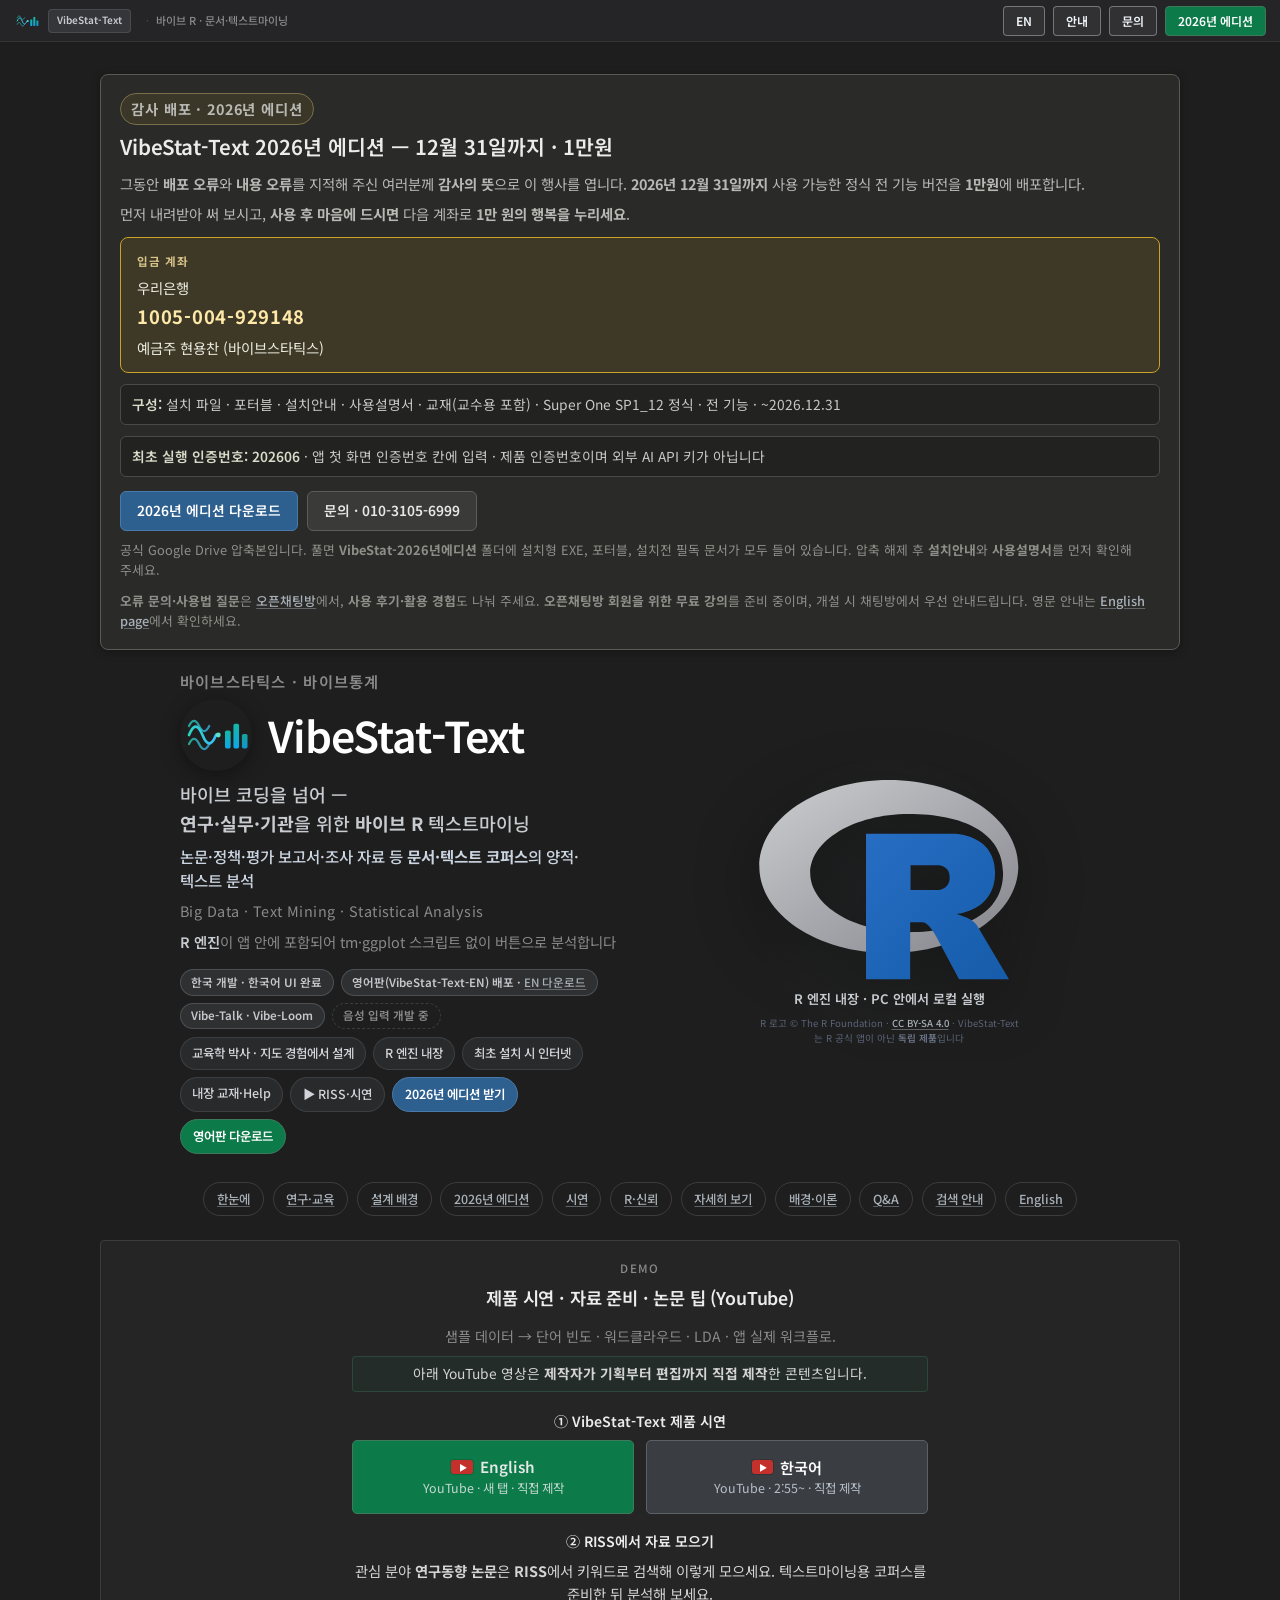
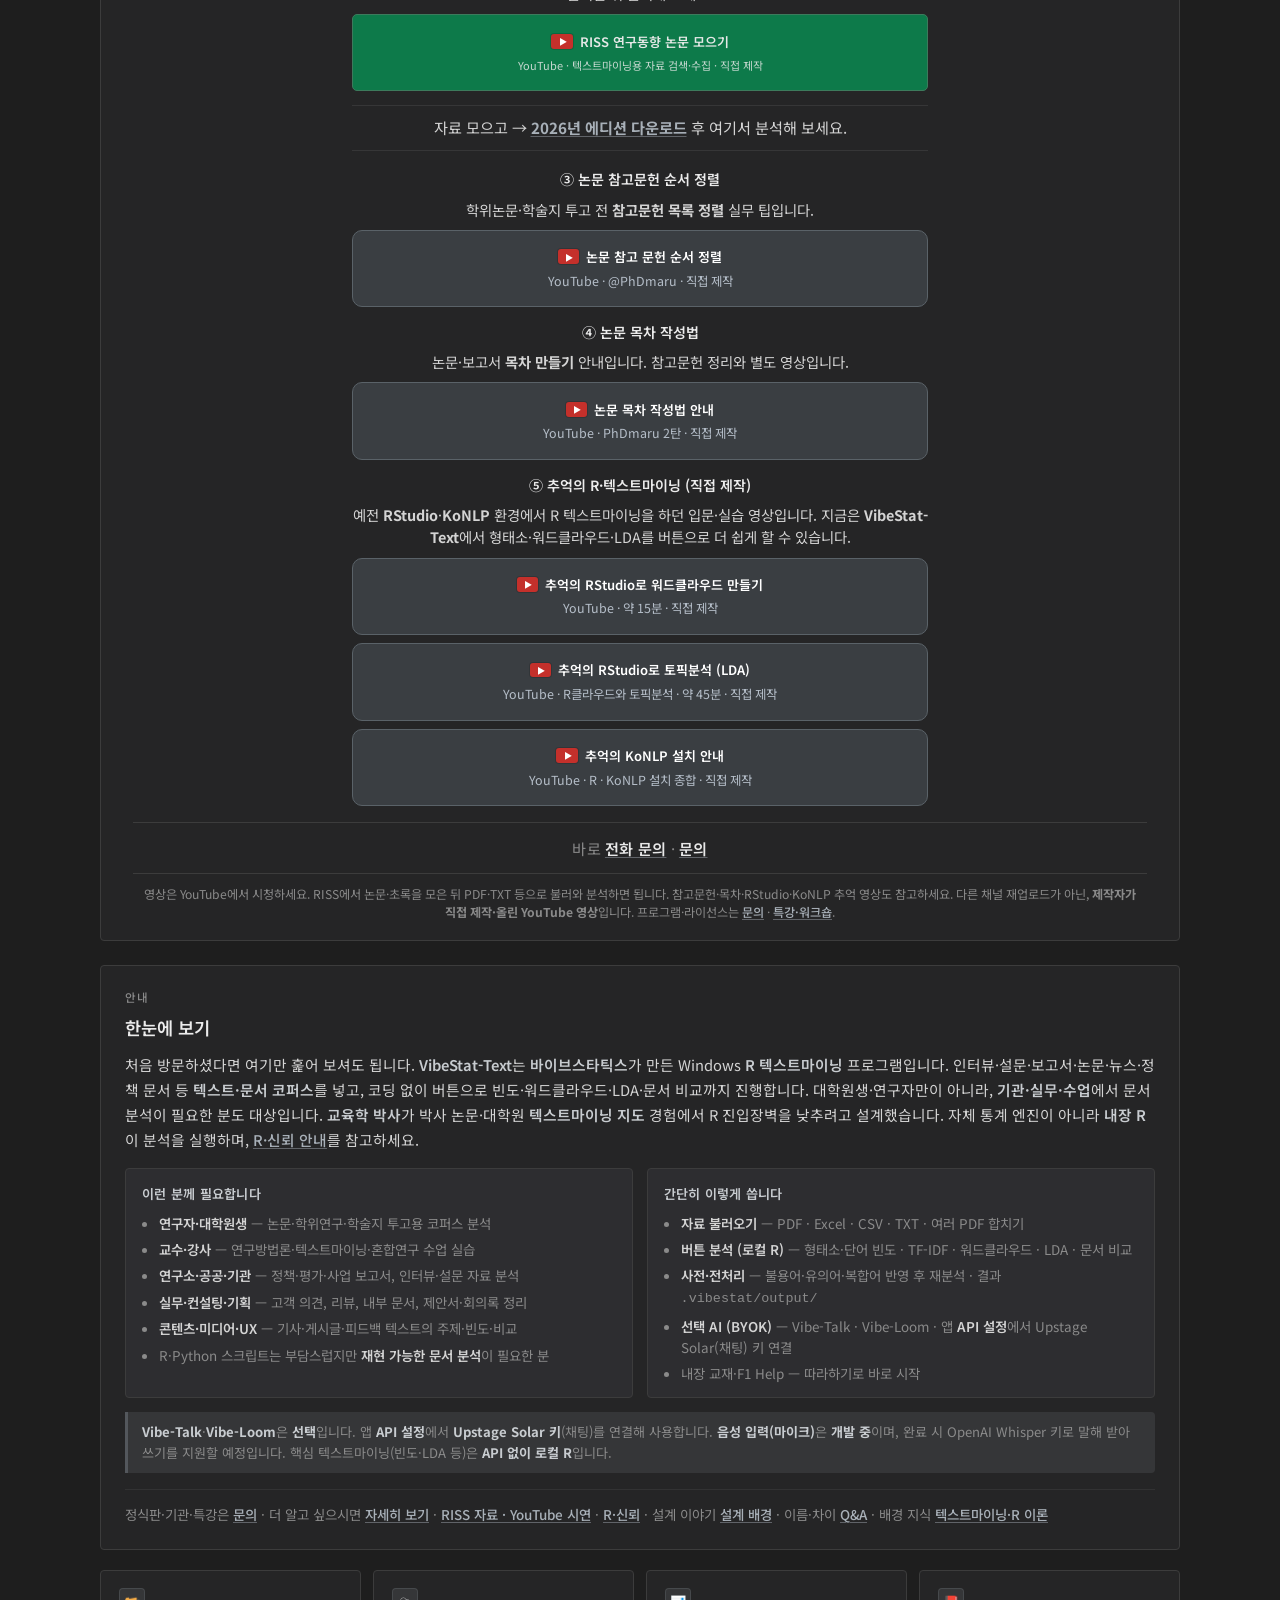
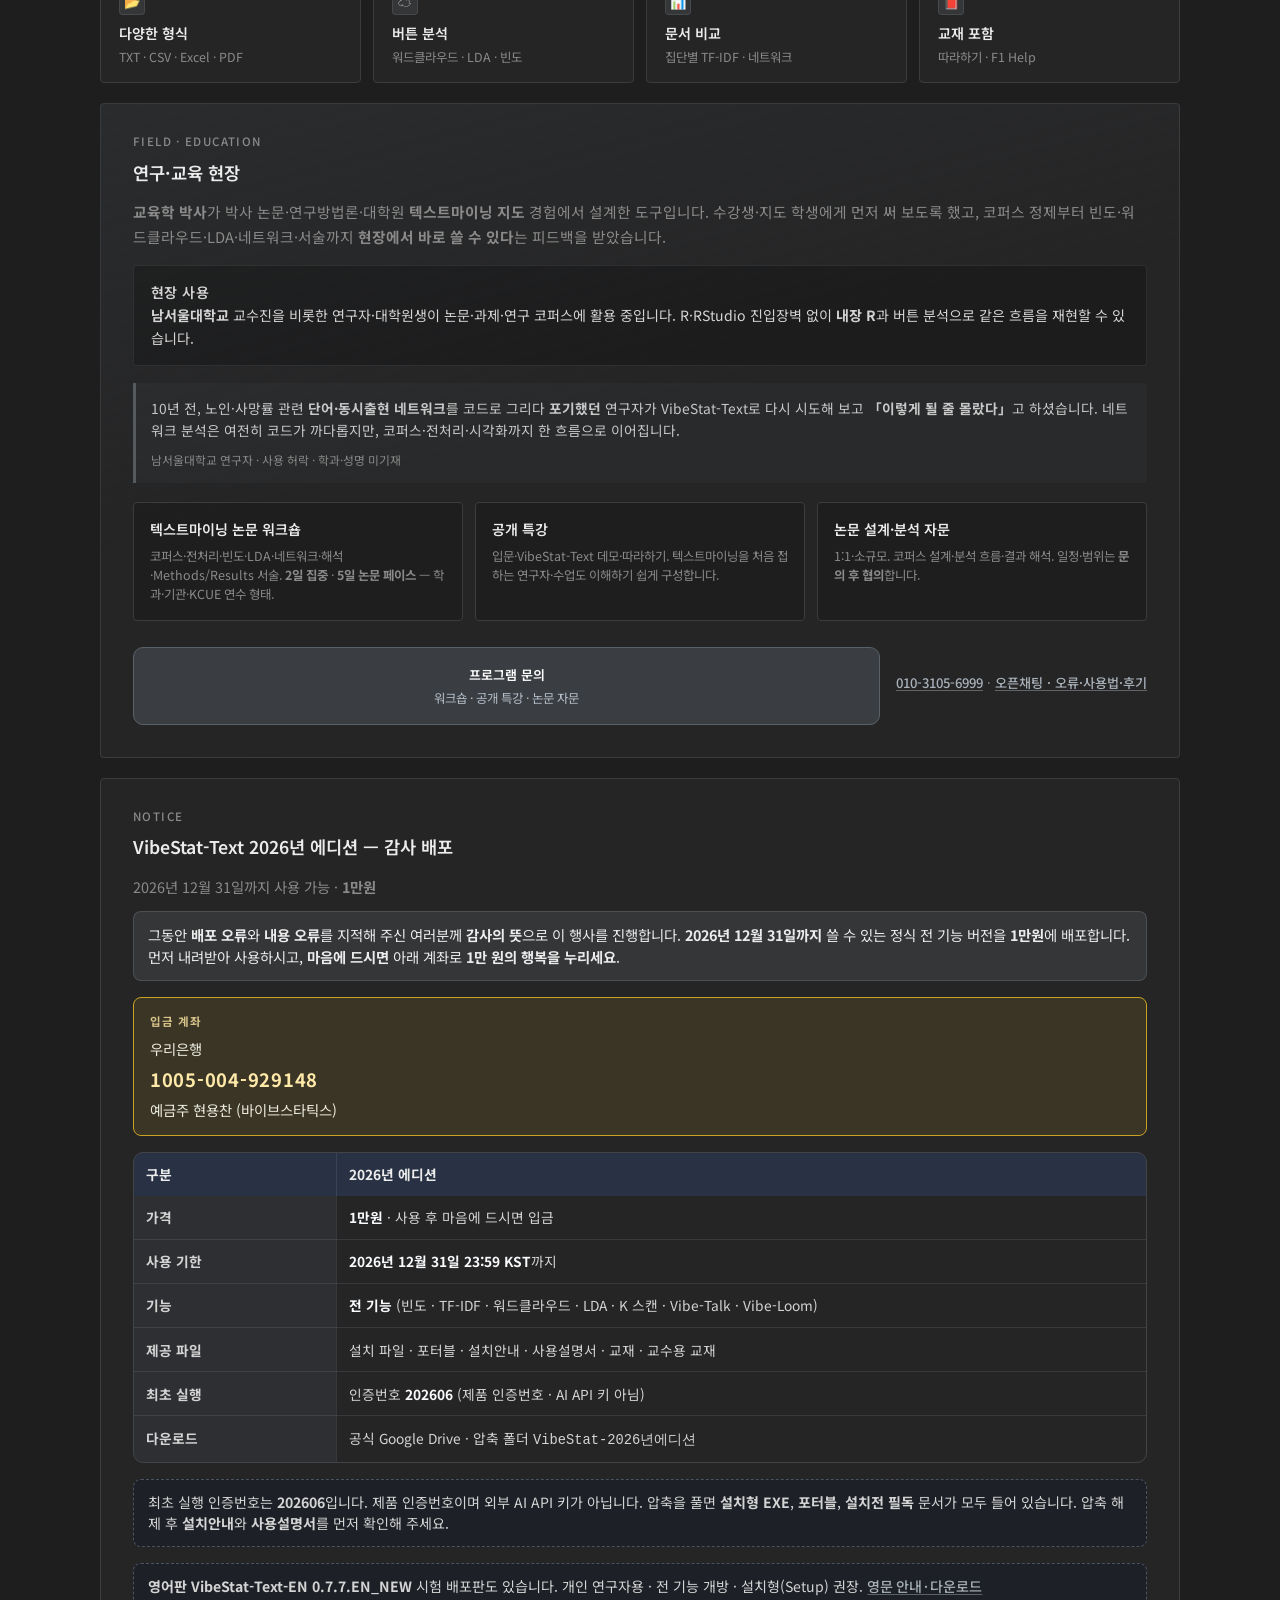
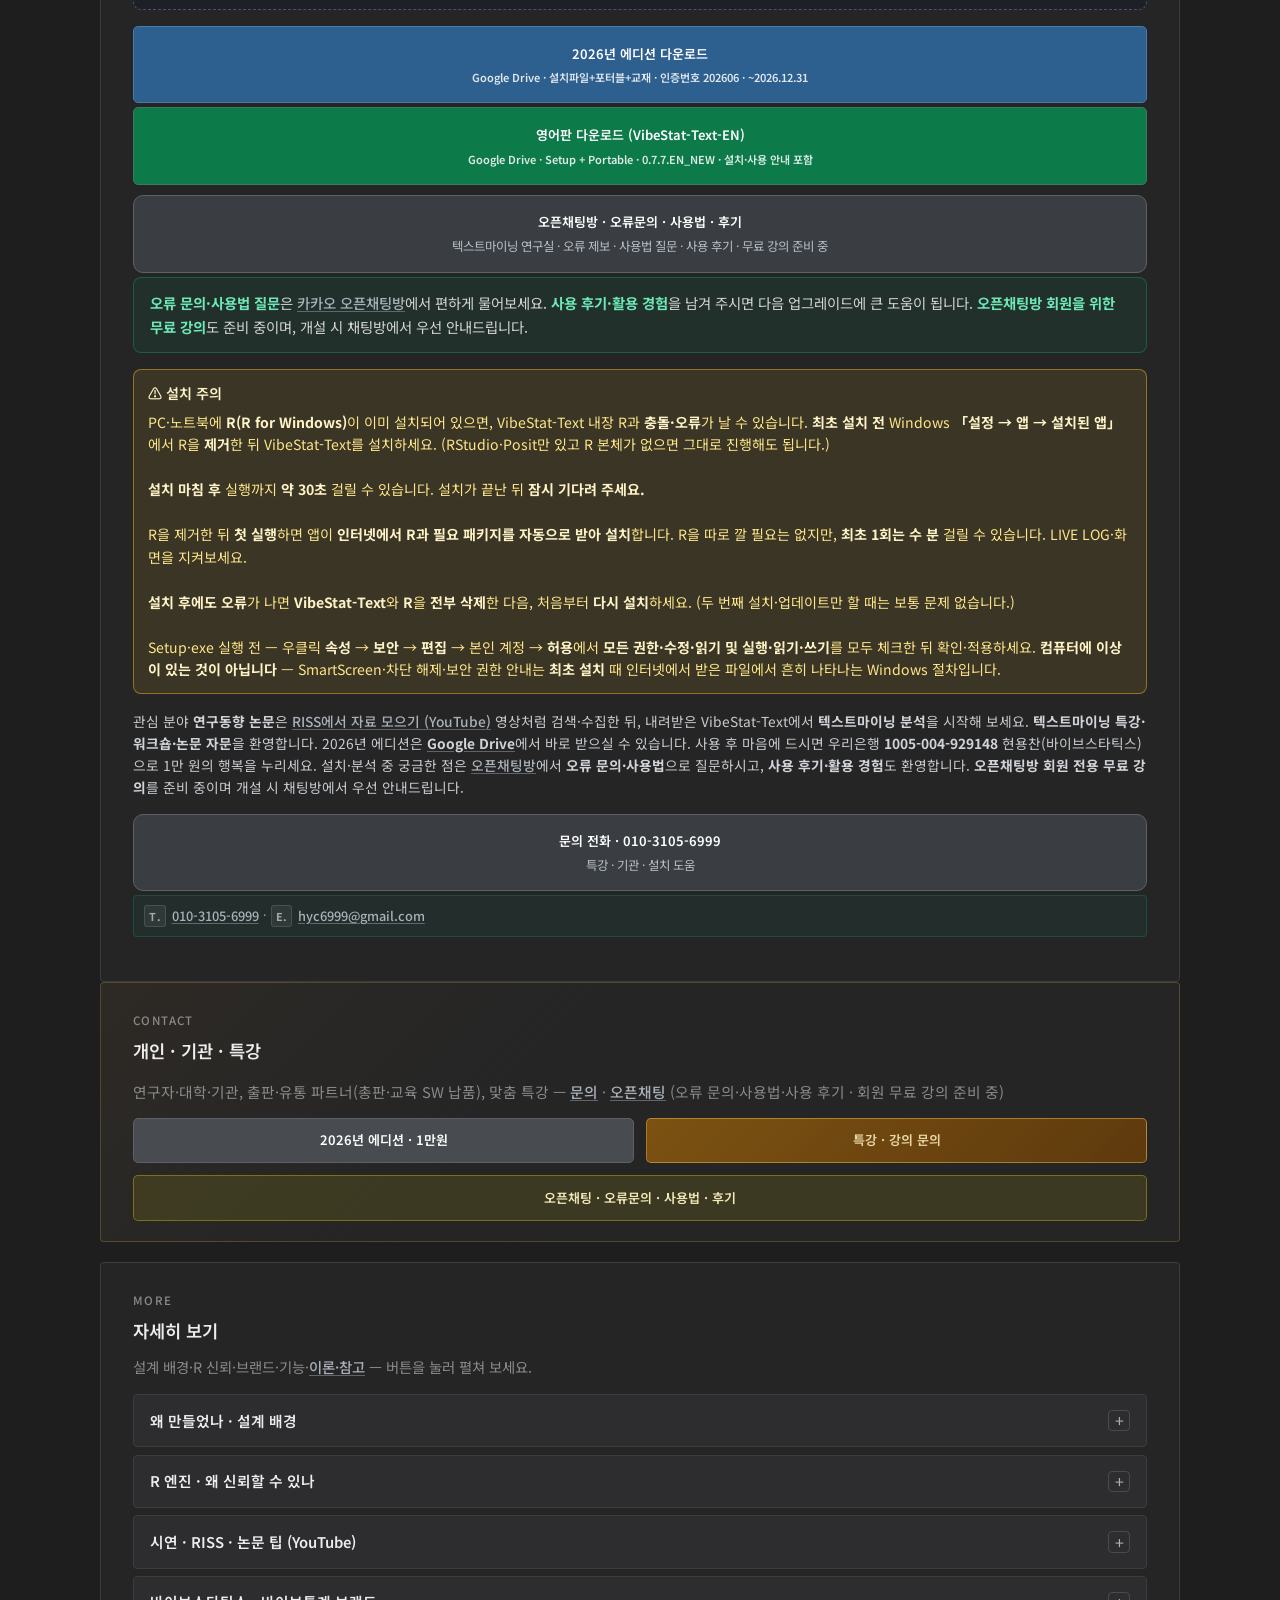
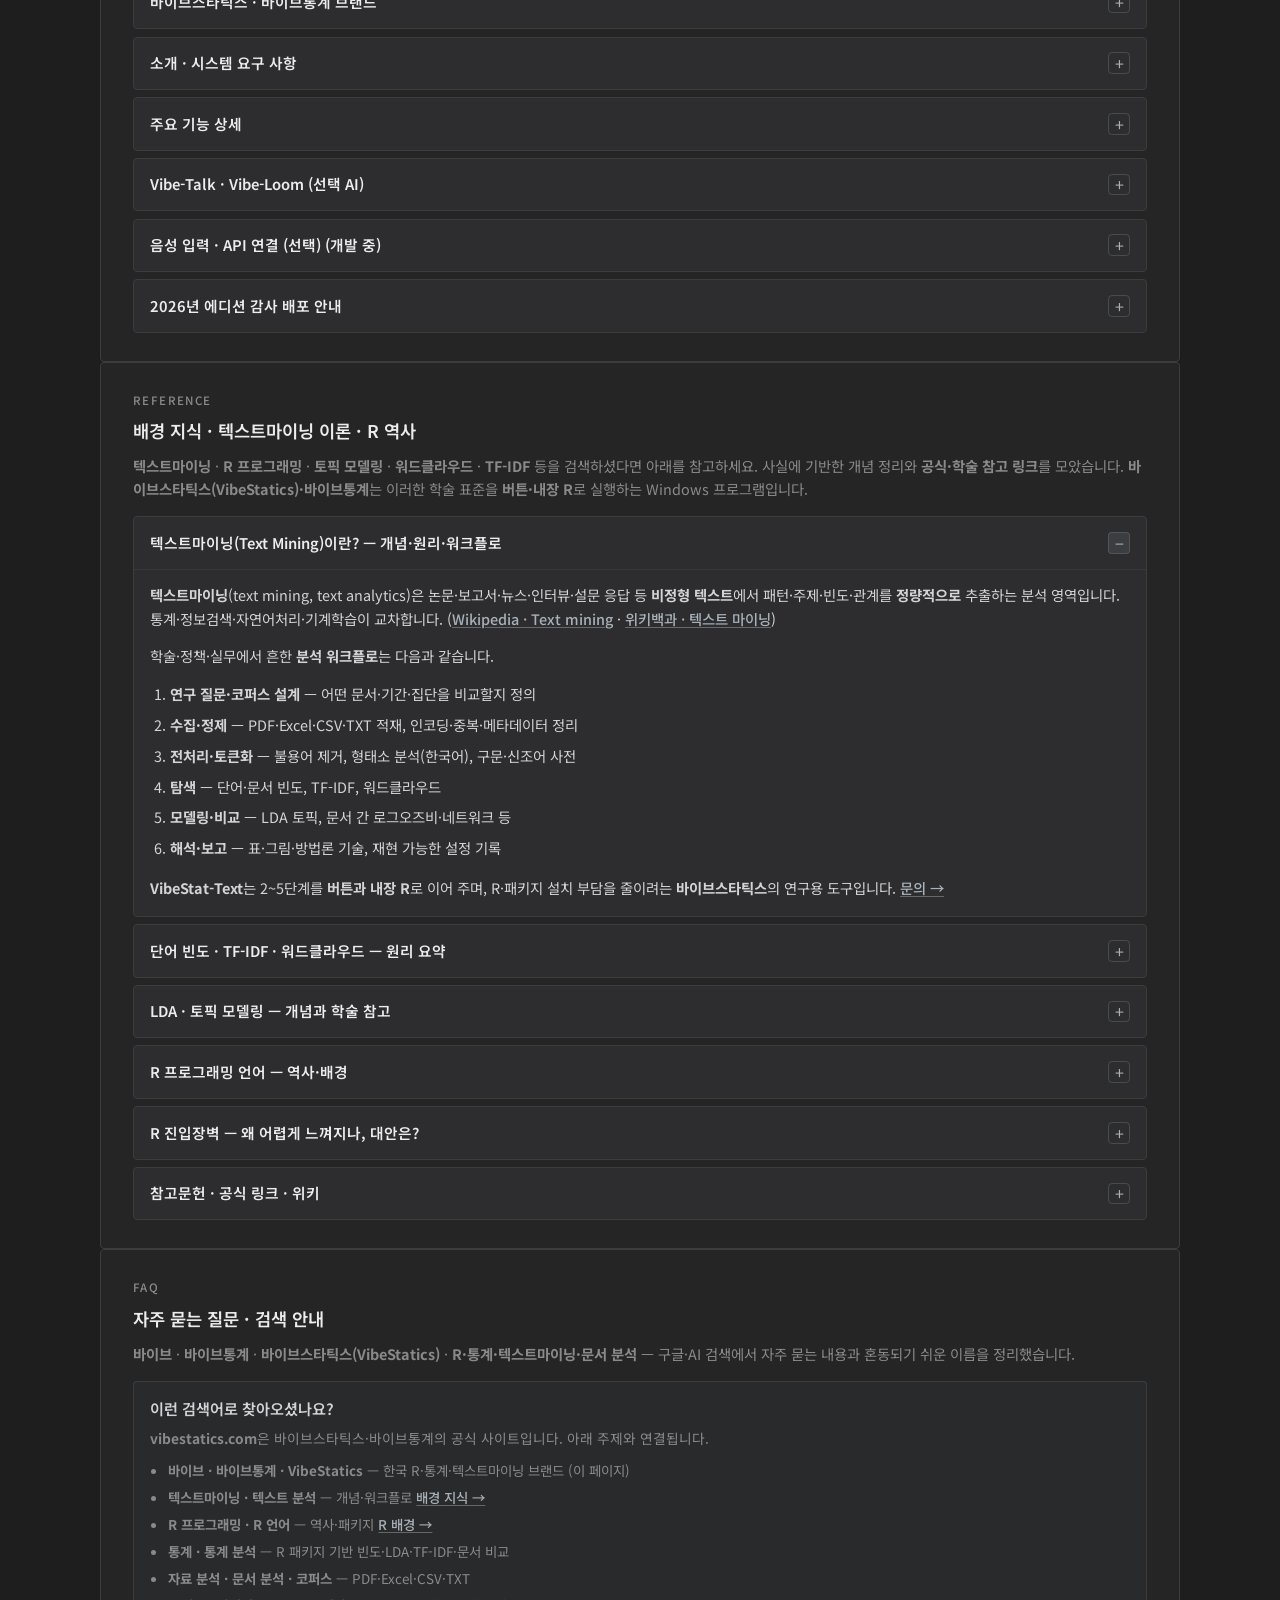
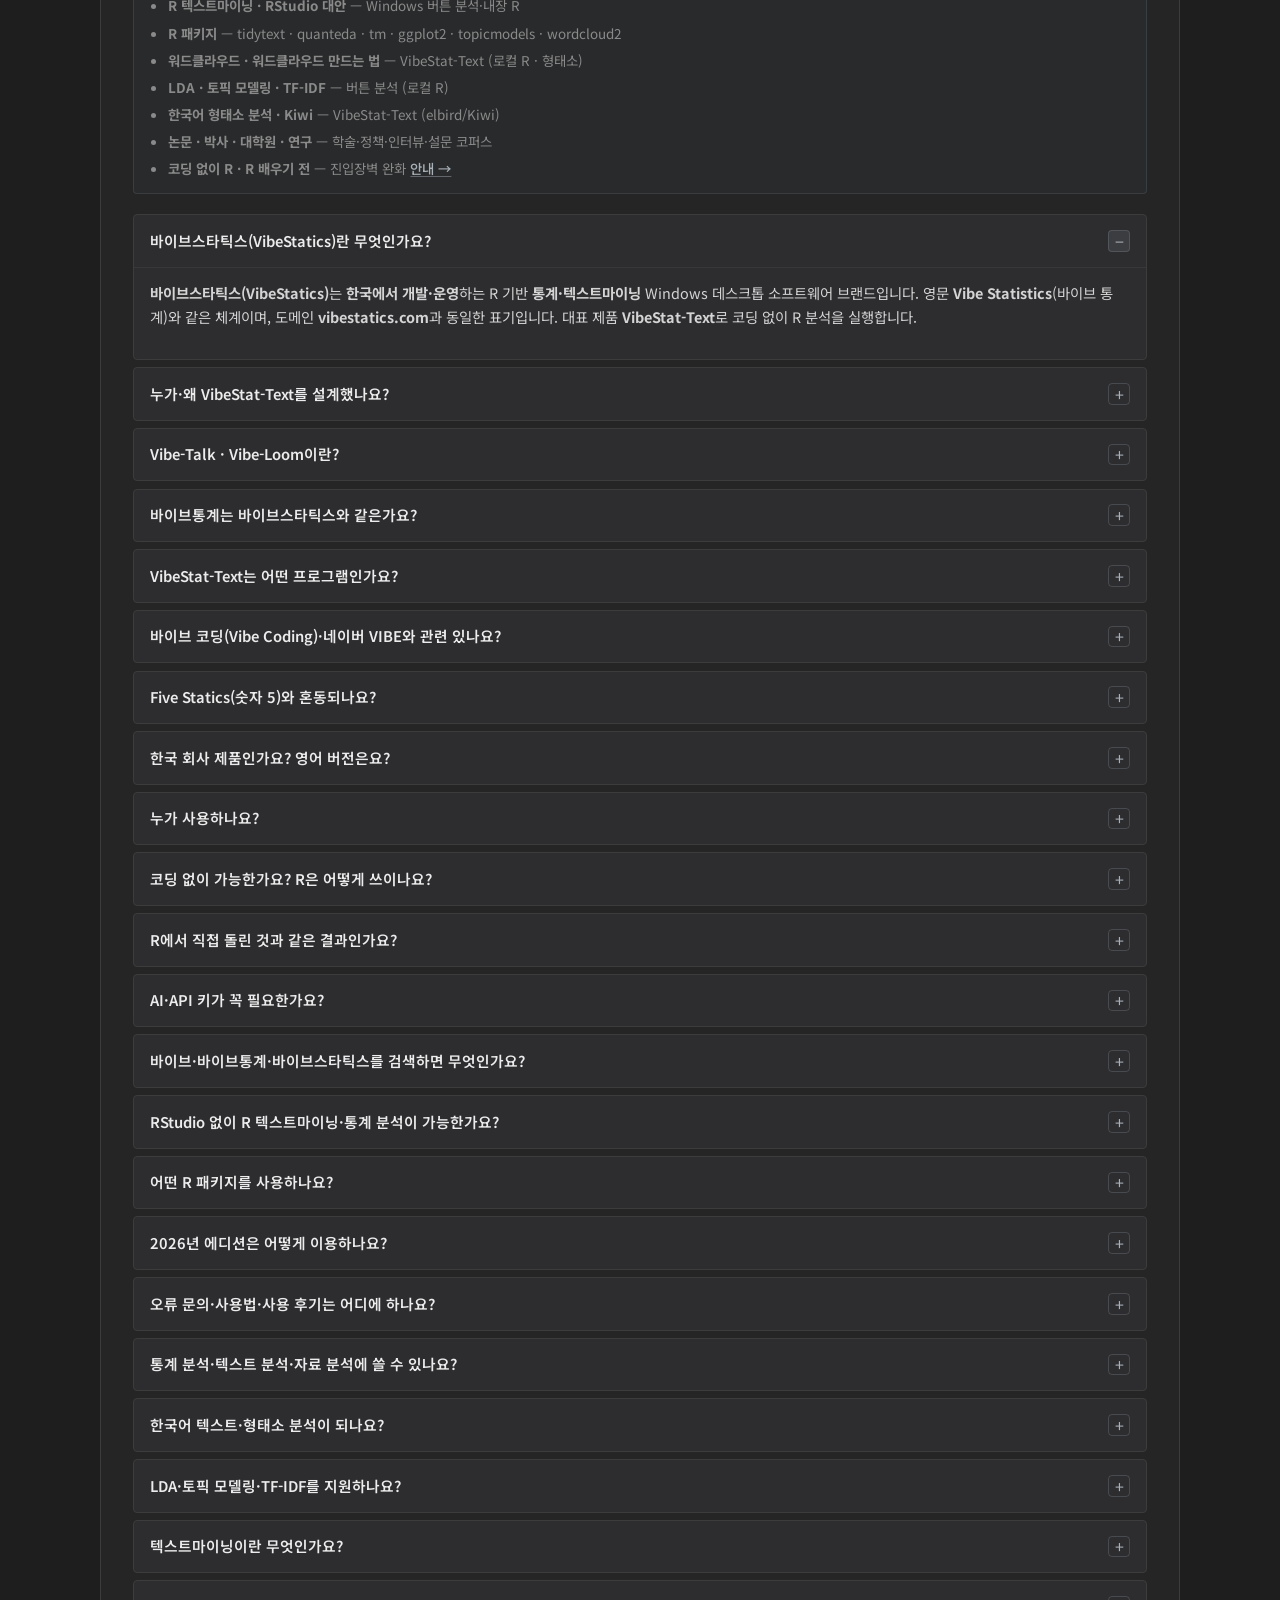
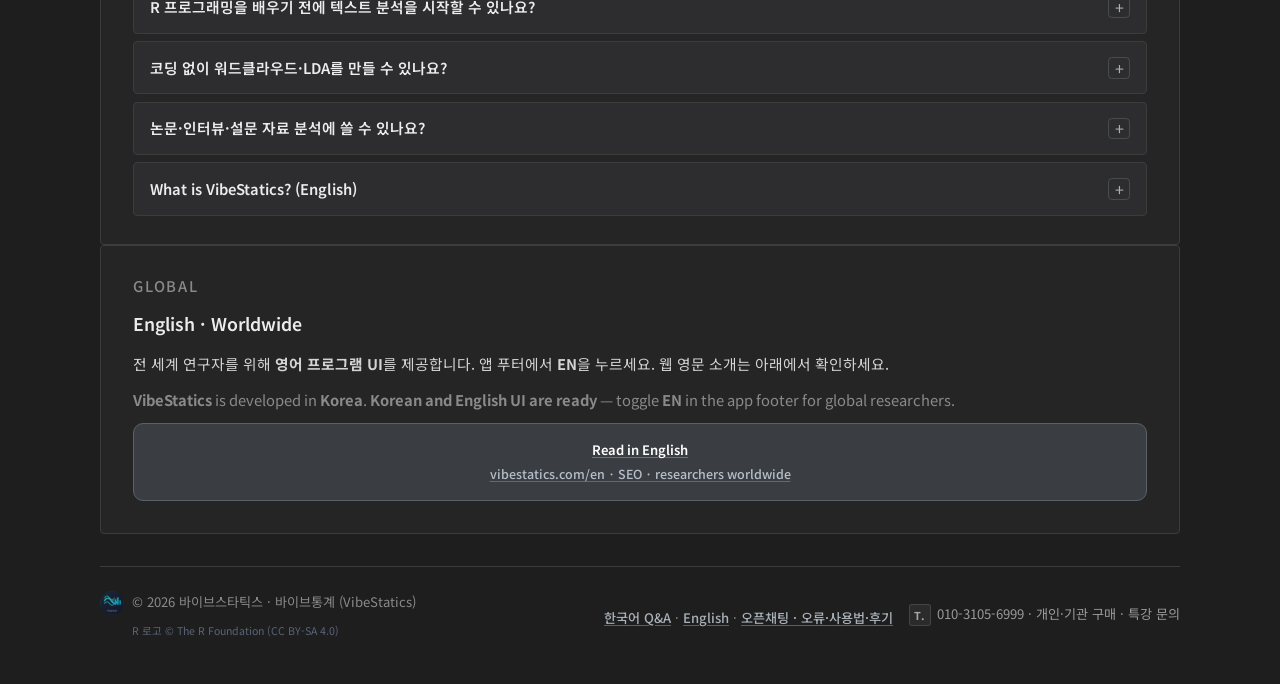
==== commit 3a2b355b: "Add first-run activation code 202606 to the 2026 Edition download notice. Co-authored-by: Cursor <cu" ====
--- a/index.html
+++ b/index.html
@@ -23,7 +23,7 @@
   <link rel="preconnect" href="https://fonts.gstatic.com" crossorigin />
   <link href="https://fonts.googleapis.com/css2?family=Noto+Sans+KR:wght@400;500;600;700&display=swap" rel="stylesheet" />
   <link rel="icon" href="assets/app-icon.png?v=5" type="image/png" />
-  <link rel="stylesheet" href="styles.css?v=97" />
+  <link rel="stylesheet" href="styles.css?v=98" />
   <script type="application/ld+json">
   {
     "@context": "https://schema.org",
@@ -82,7 +82,7 @@
             "name": "VibeStat-Text 2026년 에디션",
             "price": "10000",
             "priceCurrency": "KRW",
-            "description": "감사 배포 · 2026년 12월 31일까지 사용 가능 · 설치파일·포터블·교재·안내 포함 · 사용 후 마음에 드시면 우리은행 1005-004-929148 현용찬(바이브스타틱스)"
+            "description": "감사 배포 · 2026년 12월 31일까지 사용 가능 · 최초 실행 인증번호 202606 · 설치파일·포터블·교재·안내 포함 · 사용 후 마음에 드시면 우리은행 1005-004-929148 현용찬(바이브스타틱스)"
           }
         ],
         "publisher": { "@id": "https://vibestatics.com/#organization" },
@@ -228,7 +228,7 @@
             "name": "2026년 에디션은 어떻게 이용하나요?",
             "acceptedAnswer": {
               "@type": "Answer",
-              "text": "그동안 배포 오류와 내용 오류를 지적해 주신 분들께 감사의 뜻으로, 2026년 12월 31일까지 사용 가능한 VibeStat-Text 2026년 에디션(전 기능)을 1만원에 배포합니다. Google Drive에서 바로 내려받으며 설치파일·포터블·설치안내·사용설명서·교재가 모두 들어 있습니다. 사용 후 마음에 드시면 우리은행 1005-004-929148 현용찬(바이브스타틱스)으로 1만 원의 행복을 누리세요."
+              "text": "그동안 배포 오류와 내용 오류를 지적해 주신 분들께 감사의 뜻으로, 2026년 12월 31일까지 사용 가능한 VibeStat-Text 2026년 에디션(전 기능)을 1만원에 배포합니다. Google Drive에서 바로 내려받으며 설치파일·포터블·설치안내·사용설명서·교재가 모두 들어 있습니다. 최초 실행 인증번호는 202606입니다(제품 인증번호이며 외부 AI API 키가 아닙니다). 사용 후 마음에 드시면 우리은행 1005-004-929148 현용찬(바이브스타틱스)으로 1만 원의 행복을 누리세요."
             }
           },
           {
@@ -341,6 +341,10 @@
         <p class="hero-free-trial-meta">
           <strong>구성:</strong> 설치 파일 · 포터블 · 설치안내 · 사용설명서 · 교재(교수용 포함)
           · Super One SP1_12 정식 · 전 기능 · ~2026.12.31
+        </p>
+        <p class="hero-free-trial-meta">
+          <strong>최초 실행 인증번호:</strong> <strong>202606</strong>
+          · 앱 첫 화면 인증번호 칸에 입력 · 제품 인증번호이며 외부 AI API 키가 아닙니다
         </p>
         <div class="hero-free-trial-actions">
           <a
@@ -720,12 +724,13 @@
             <tr><th>사용 기한</th><td><strong>2026년 12월 31일 23:59 KST</strong>까지</td></tr>
             <tr><th>기능</th><td><strong>전 기능</strong> (빈도 · TF-IDF · 워드클라우드 · LDA · K 스캔 · Vibe-Talk · Vibe-Loom)</td></tr>
             <tr><th>제공 파일</th><td>설치 파일 · 포터블 · 설치안내 · 사용설명서 · 교재 · 교수용 교재</td></tr>
+            <tr><th>최초 실행</th><td>인증번호 <strong>202606</strong> (제품 인증번호 · AI API 키 아님)</td></tr>
             <tr><th>다운로드</th><td>공식 Google Drive · 압축 폴더 <code>VibeStat-2026년에디션</code></td></tr>
           </tbody>
         </table>
       </div>
       <p class="trial-closed-banner" role="status">
-        이 파일은 VibeStatics 공식 Google Drive에서 제공하는 <strong>안전한 공식 배포판</strong>입니다.
+        최초 실행 인증번호는 <strong>202606</strong>입니다. 제품 인증번호이며 외부 AI API 키가 아닙니다.
         압축을 풀면 <strong>설치형 EXE</strong>, <strong>포터블</strong>, <strong>설치전 필독</strong> 문서가 모두 들어 있습니다.
         압축 해제 후 <strong>설치안내</strong>와 <strong>사용설명서</strong>를 먼저 확인해 주세요.
       </p>
@@ -741,7 +746,7 @@
         rel="noopener noreferrer"
       >
         <span class="btn-label">2026년 에디션 다운로드</span>
-        <span class="btn-meta">Google Drive · 설치파일+포터블+교재 · 1만원 · ~2026.12.31</span>
+        <span class="btn-meta">Google Drive · 설치파일+포터블+교재 · 인증번호 202606 · ~2026.12.31</span>
       </a>
       <a
         class="btn btn-download-en btn-full"
@@ -961,7 +966,7 @@
               <li><strong>설치 후 오류</strong> — <strong>VibeStat-Text</strong>와 <strong>R</strong>을 <strong>전부 삭제</strong> 후 처음부터 재설치</li>
               <li><strong>보안 권한</strong> — Setup·exe 우클릭 → <strong>속성 → 보안 → 편집</strong> → 본인 계정 → <strong>허용</strong>에서 <strong>모든 권한·수정·읽기 및 실행·읽기·쓰기</strong> 체크 · <strong>최초 설치</strong> 시 흔한 Windows 절차(컴퓨터 이상 아님)</li>
               <li>내장 R 엔진 — API 키 없이 핵심 텍스트마이닝 · AI는 선택(BYOK)</li>
-              <li><strong>2026년 에디션</strong> — 2026년 12월 31일까지 · 전 기능 · 설치파일·포터블·교재·안내 포함</li>
+              <li><strong>2026년 에디션</strong> — 2026년 12월 31일까지 · 전 기능 · 최초 실행 인증번호 <strong>202606</strong></li>
               <li>감사 배포 <strong>1만원</strong> · 사용 후 마음에 드시면 우리은행 1005-004-929148 현용찬(바이브스타틱스)</li>
             </ul>
           </div>
@@ -1056,7 +1061,8 @@
               그동안 <strong>배포 오류</strong>와 <strong>내용 오류</strong>를 지적해 주신 여러분께
               <strong>감사의 뜻</strong>으로, <strong>2026년 12월 31일까지</strong> 사용 가능한
               VibeStat-Text <strong>2026년 에디션</strong>(전 기능)을 <strong>1만원</strong>에 배포합니다.
-              먼저 <a href="#download">내려받아</a> 사용하시고, <strong>마음에 드시면</strong>
+              먼저 <a href="#download">내려받아</a> 사용하시고, 최초 실행 인증번호는 <strong>202606</strong>입니다.
+              (제품 인증번호이며 외부 AI API 키가 아닙니다.) <strong>마음에 드시면</strong>
               우리은행 <strong>1005-004-929148</strong> 현용찬(바이브스타틱스)으로
               <strong>1만 원의 행복을 누리세요</strong>.
             </p>
@@ -1525,6 +1531,7 @@
             <p>
               <a href="#download">Google Drive에서 2026년 에디션</a>을 내려받으세요.
               설치 파일·포터블·설치안내·사용설명서·교재가 한 압축에 들어 있습니다.
+              최초 실행 인증번호는 <strong>202606</strong>입니다(제품 인증번호이며 AI API 키가 아닙니다).
               <strong>2026년 12월 31일까지</strong> 전 기능을 사용할 수 있습니다.
               사용 후 마음에 드시면 우리은행 <strong>1005-004-929148</strong> 현용찬(바이브스타틱스)으로
               <strong>1만 원의 행복을 누리세요</strong>.
